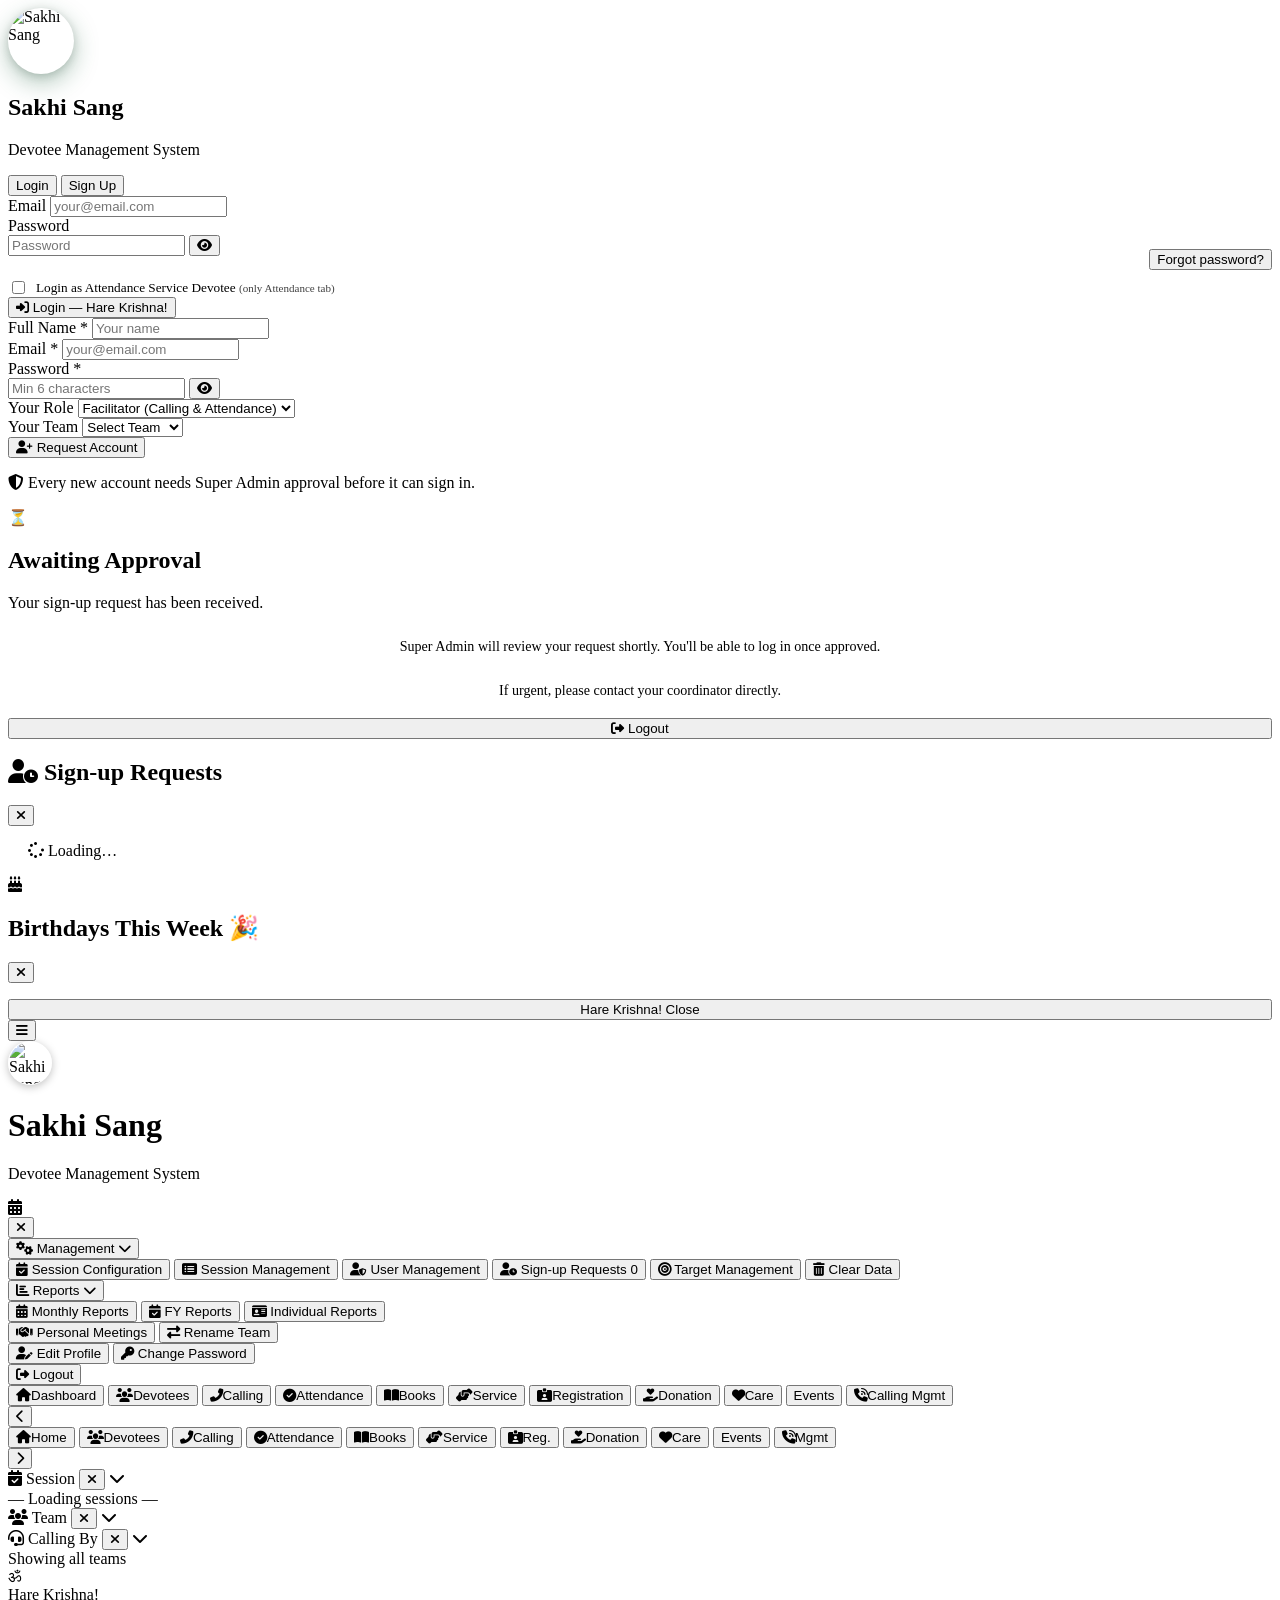
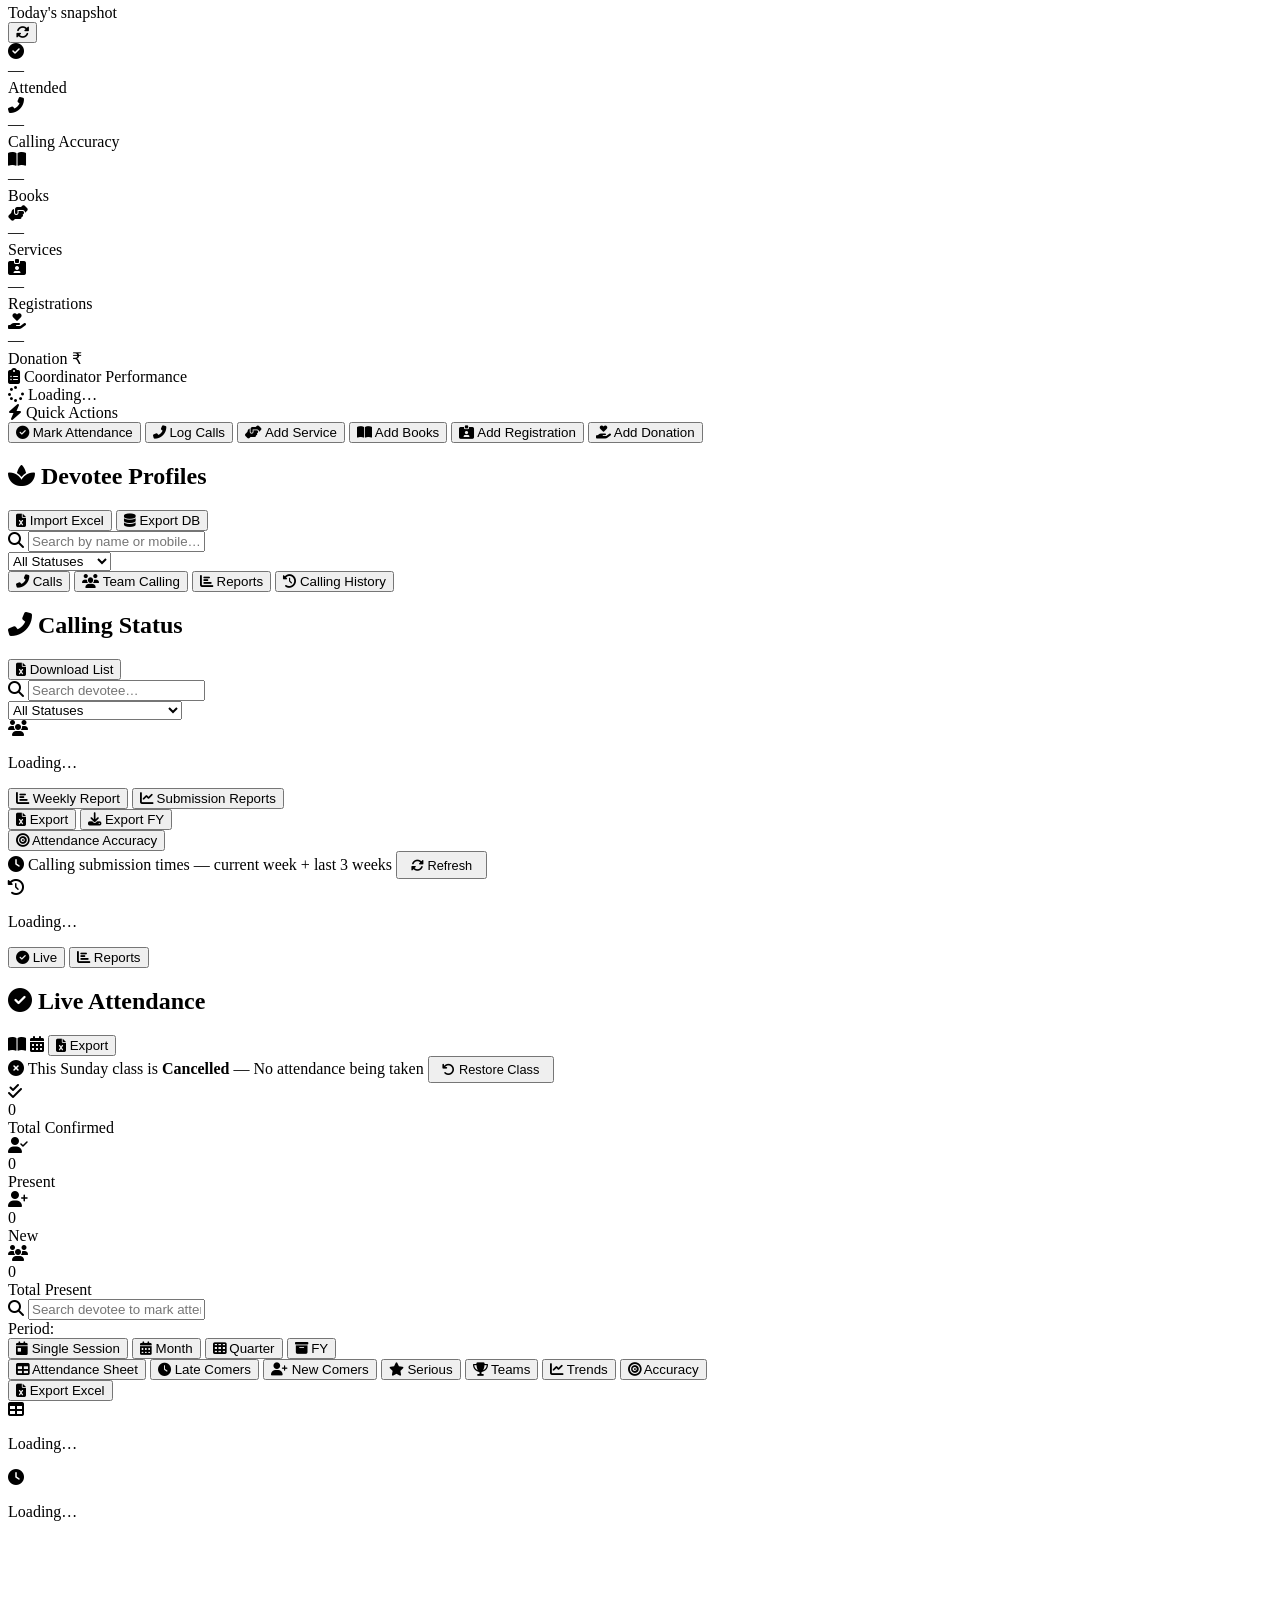
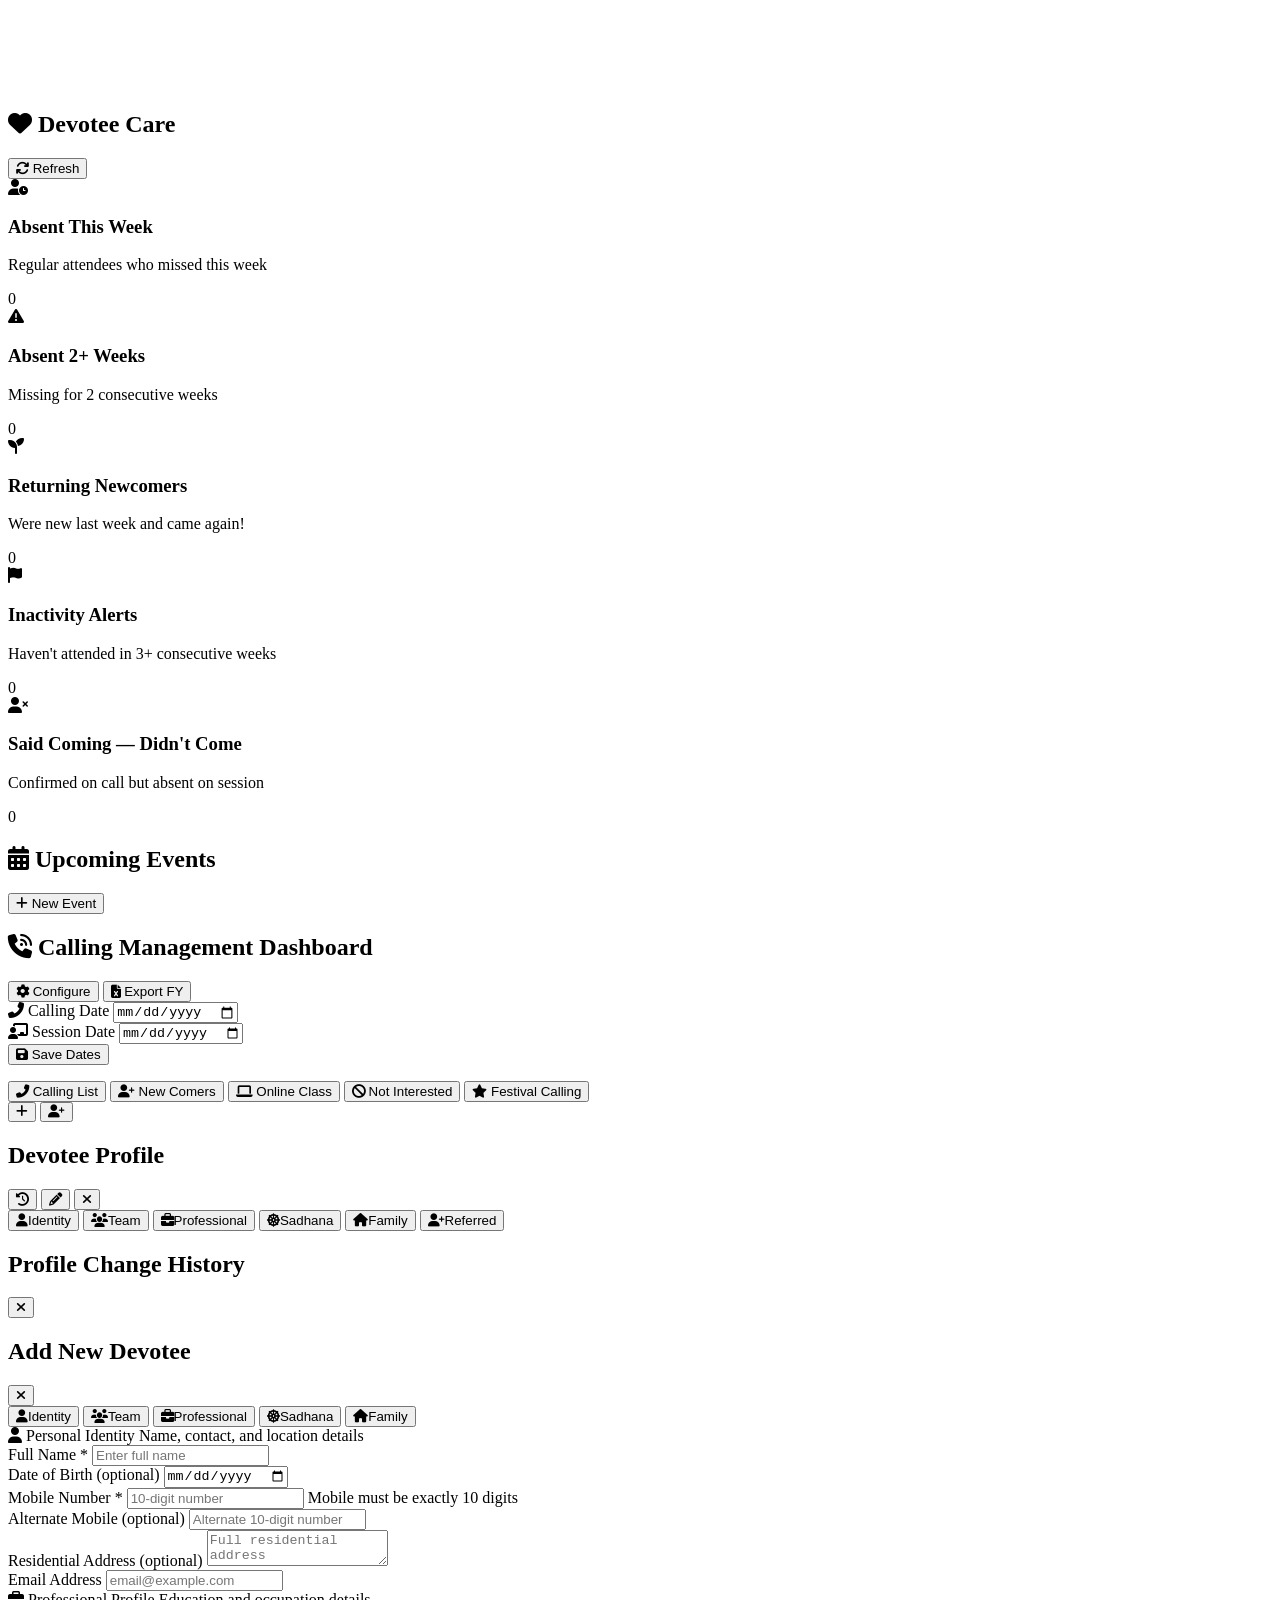
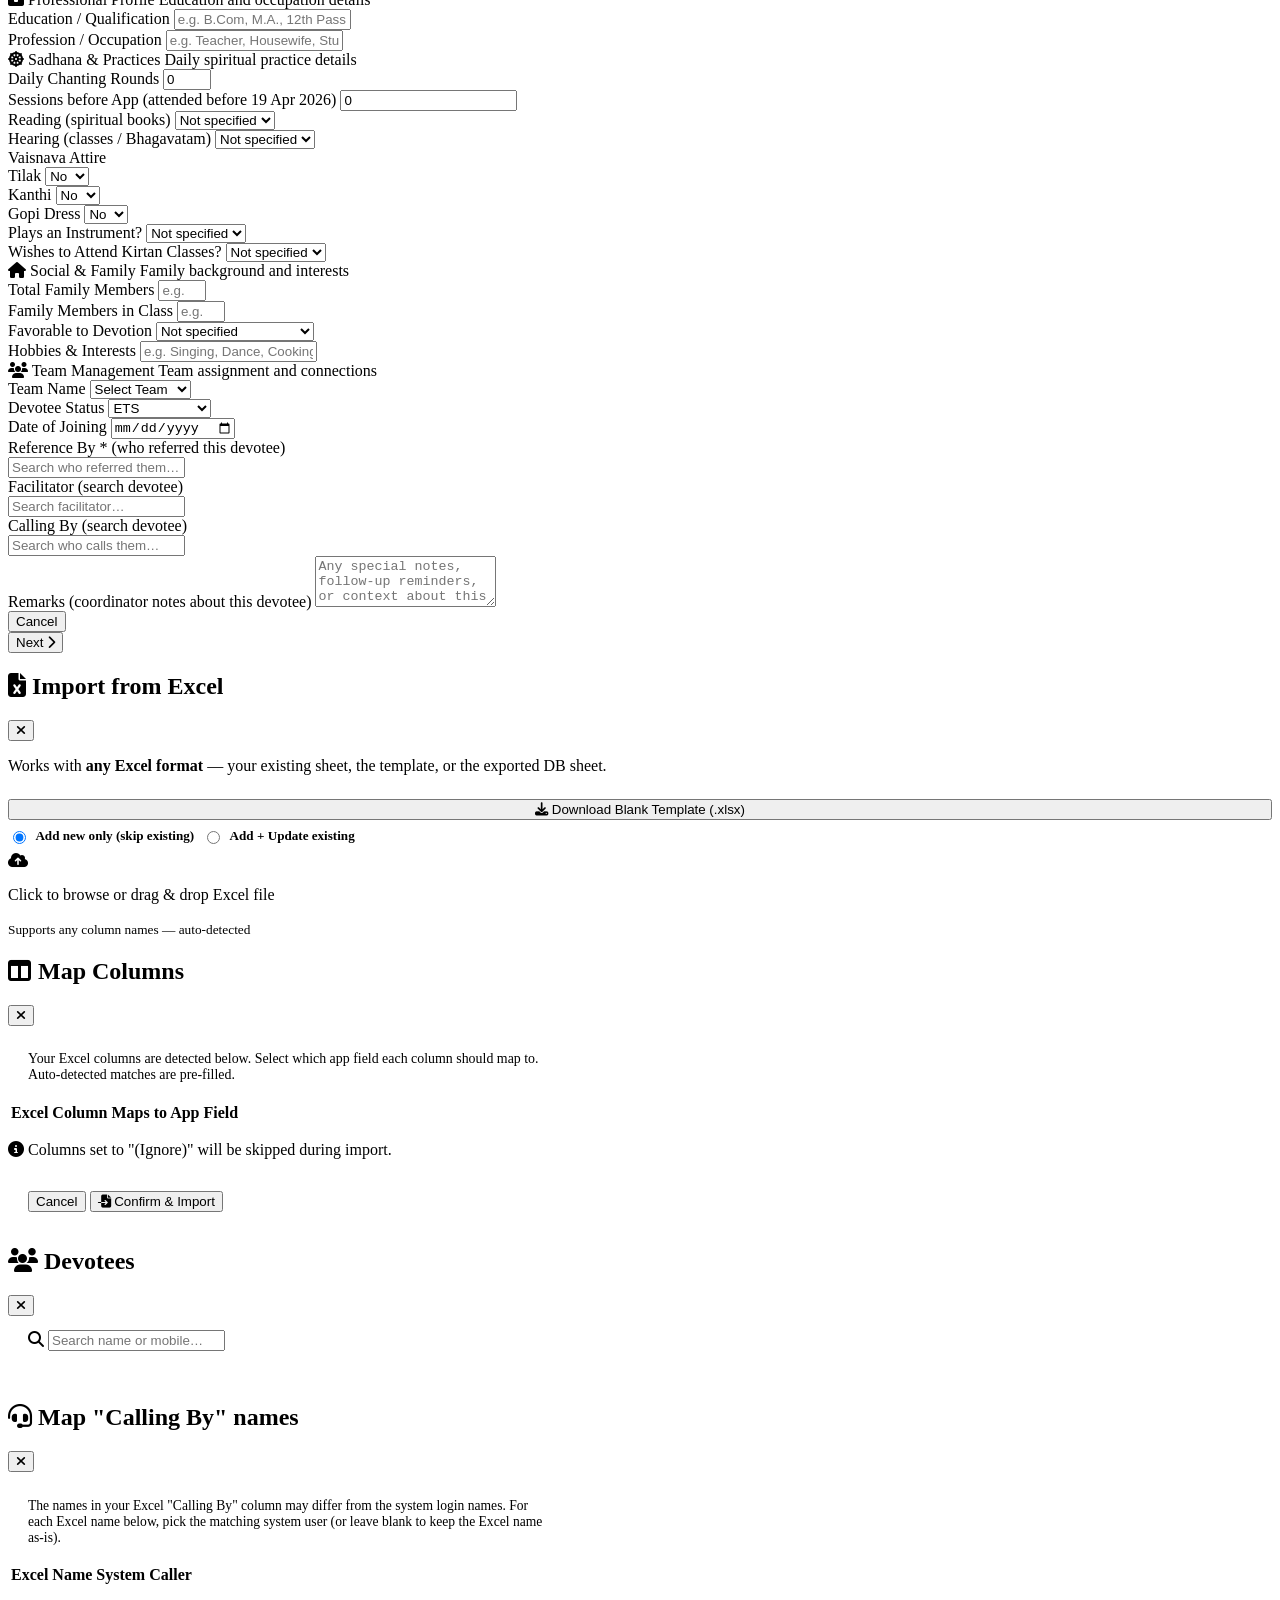
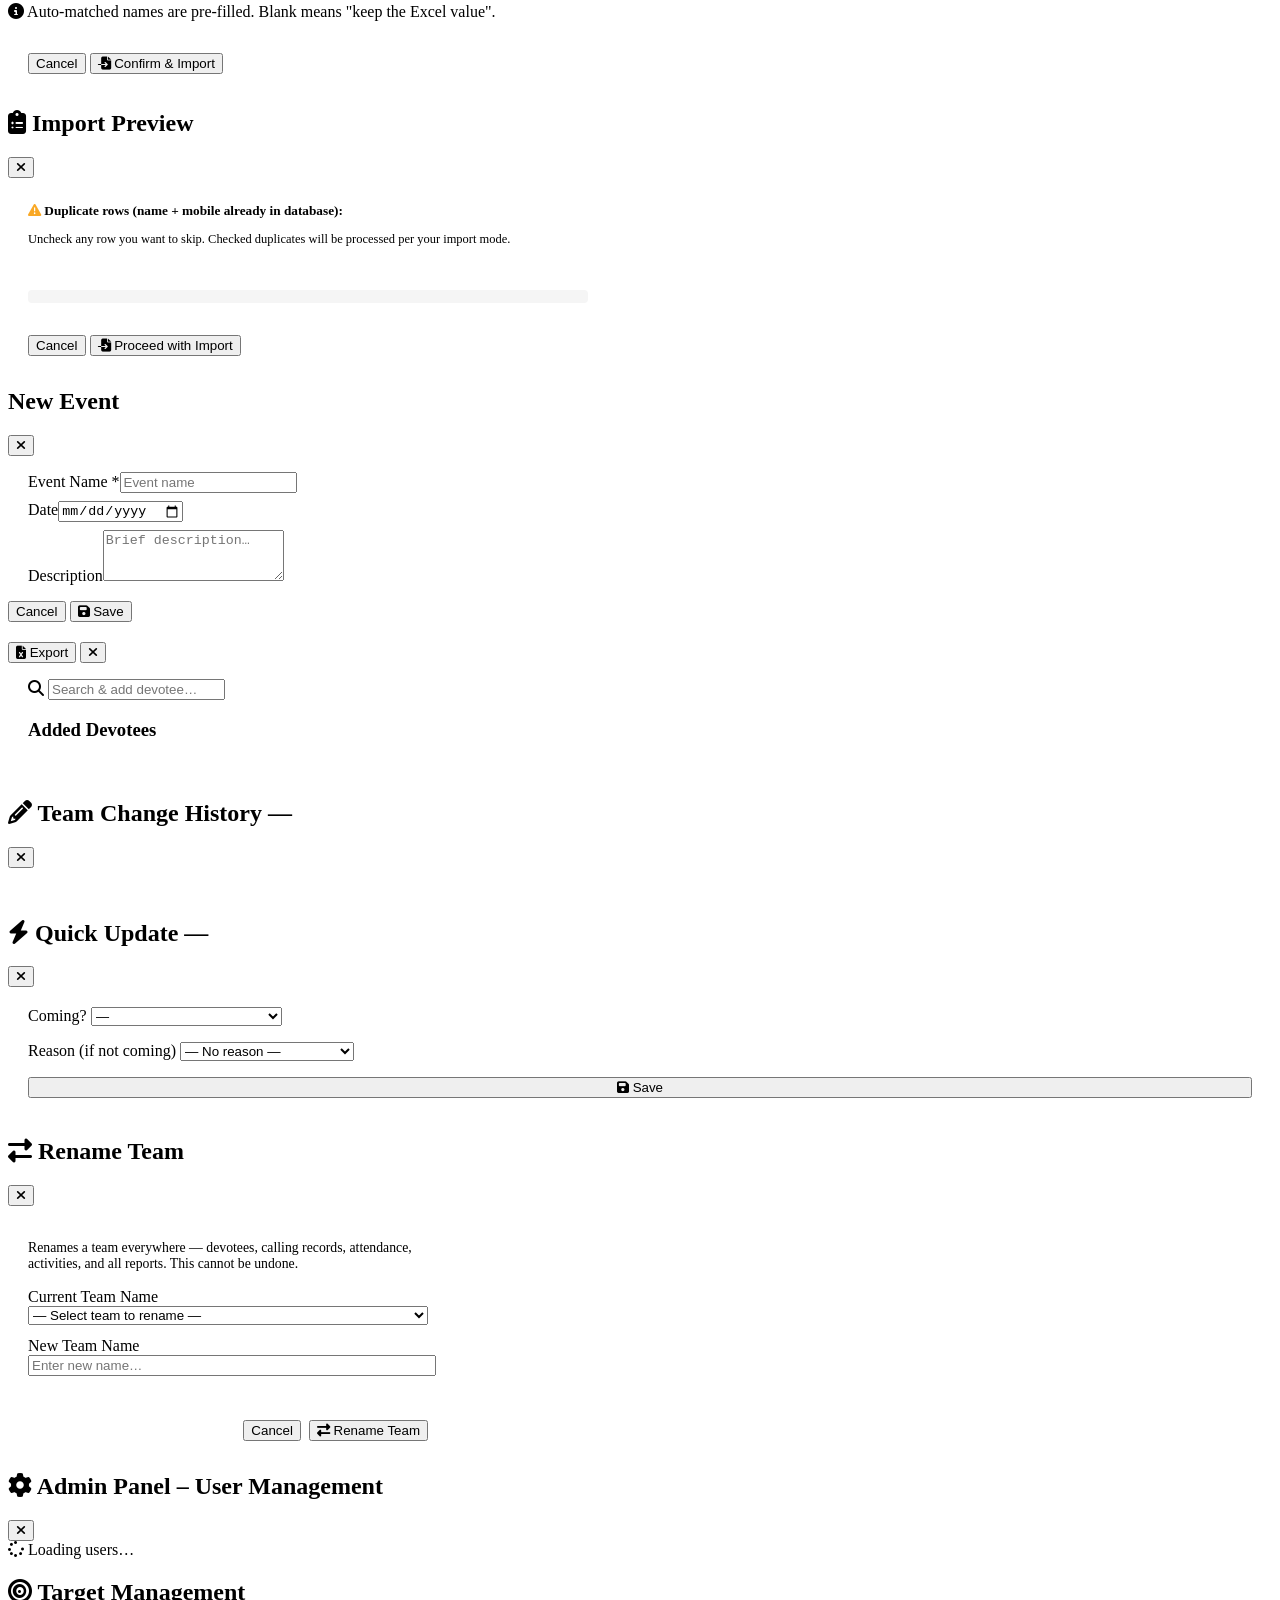
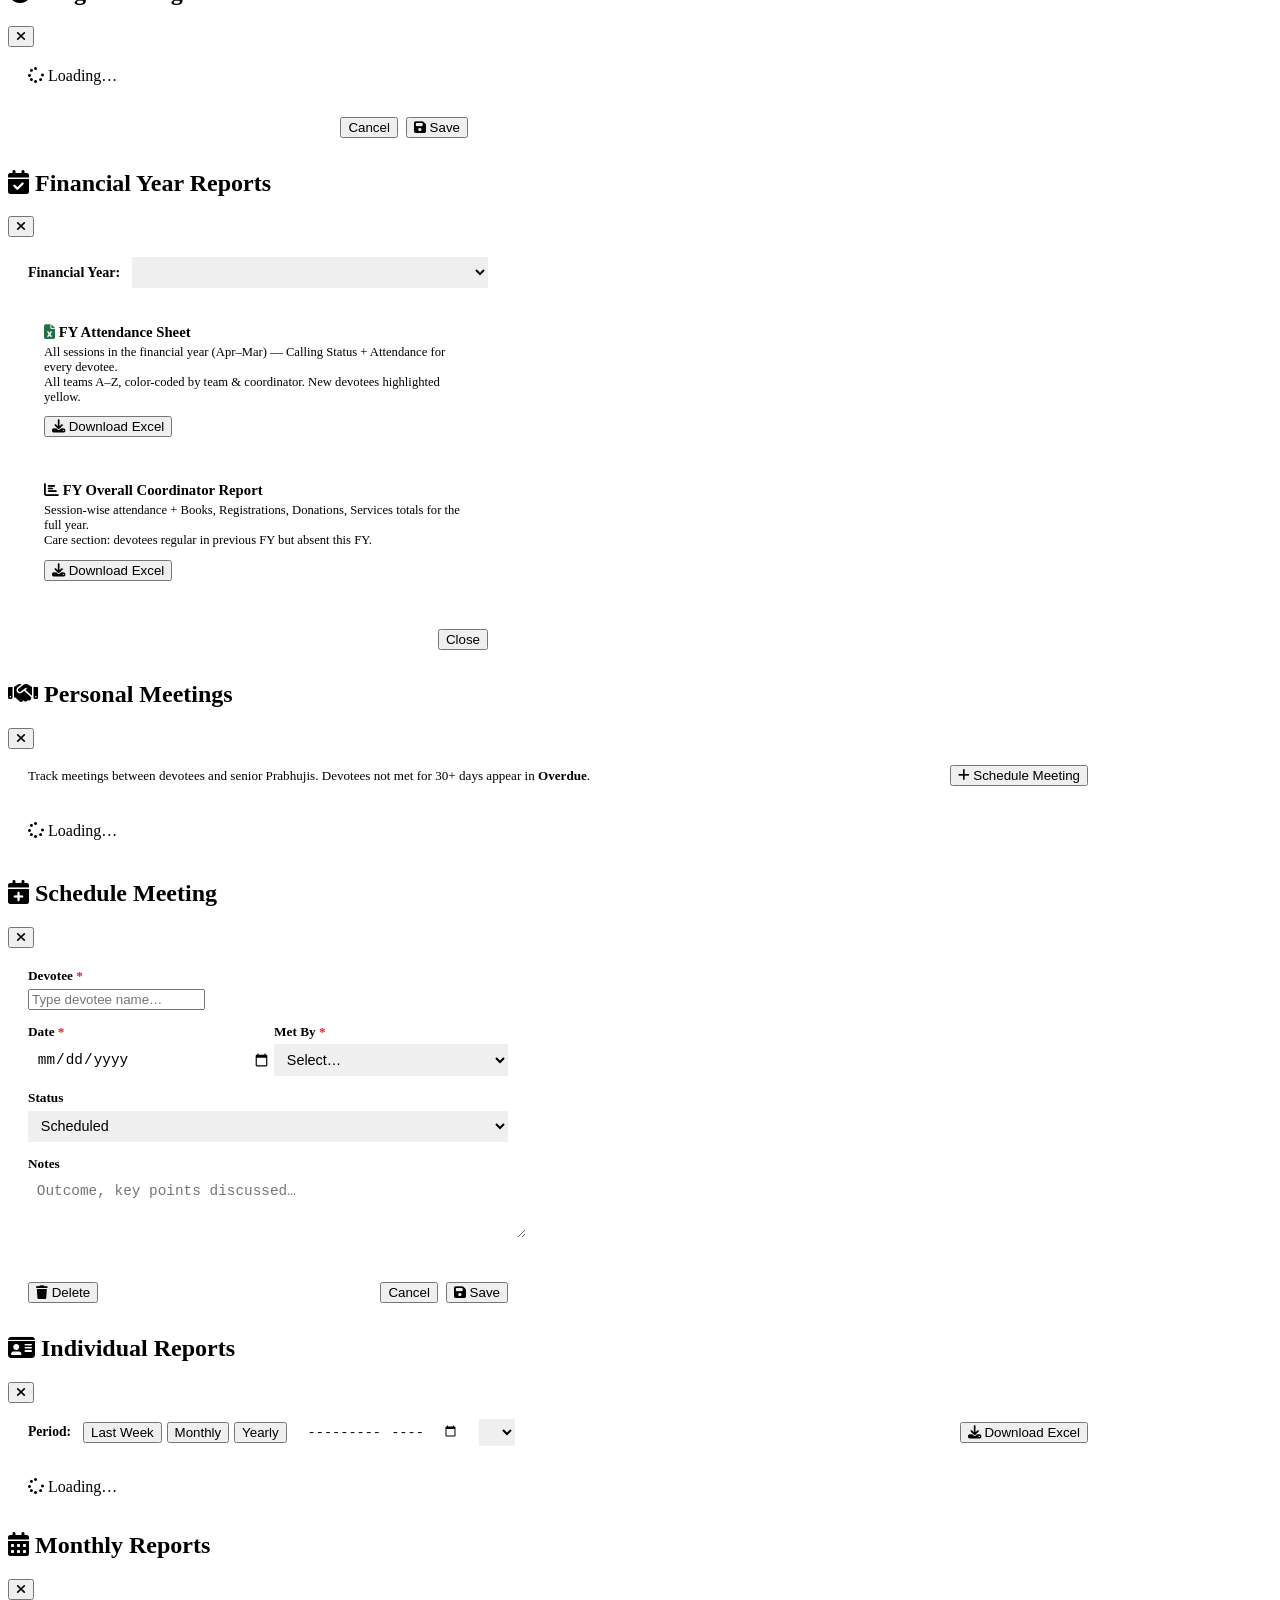
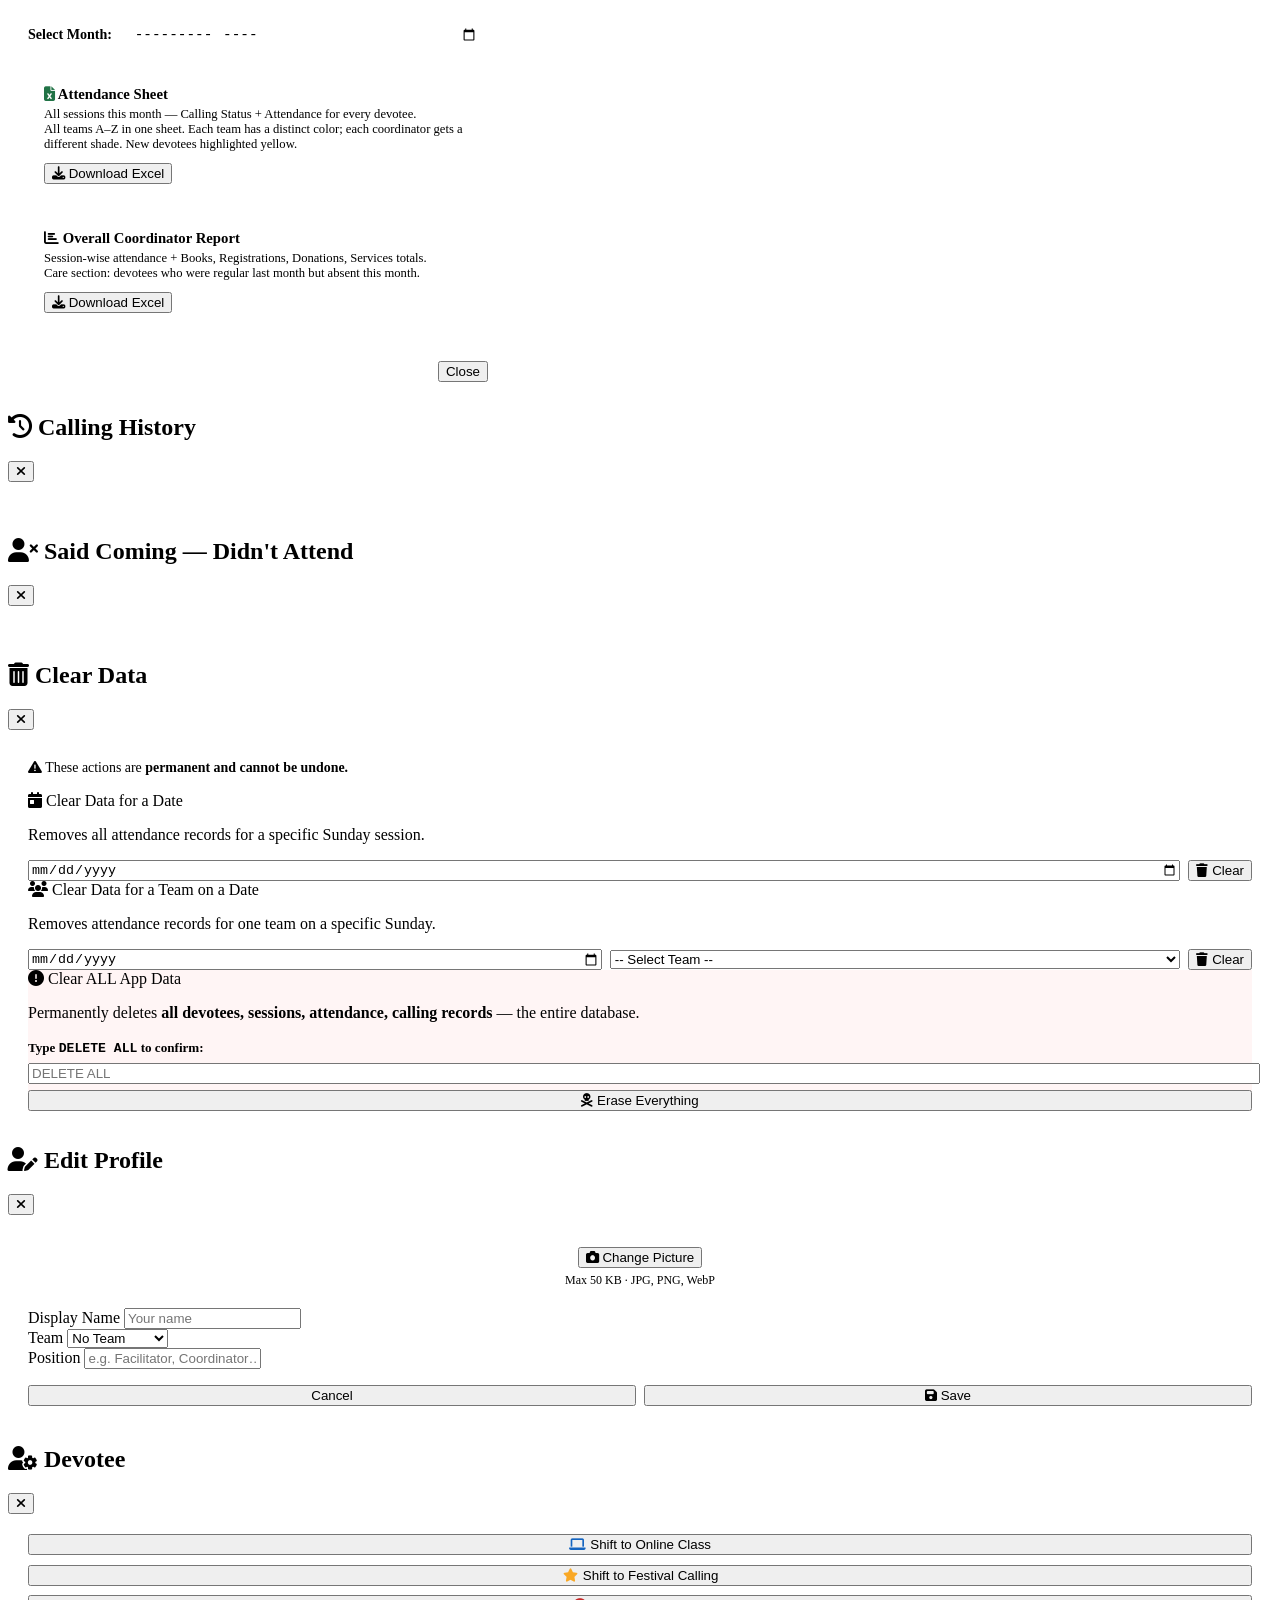
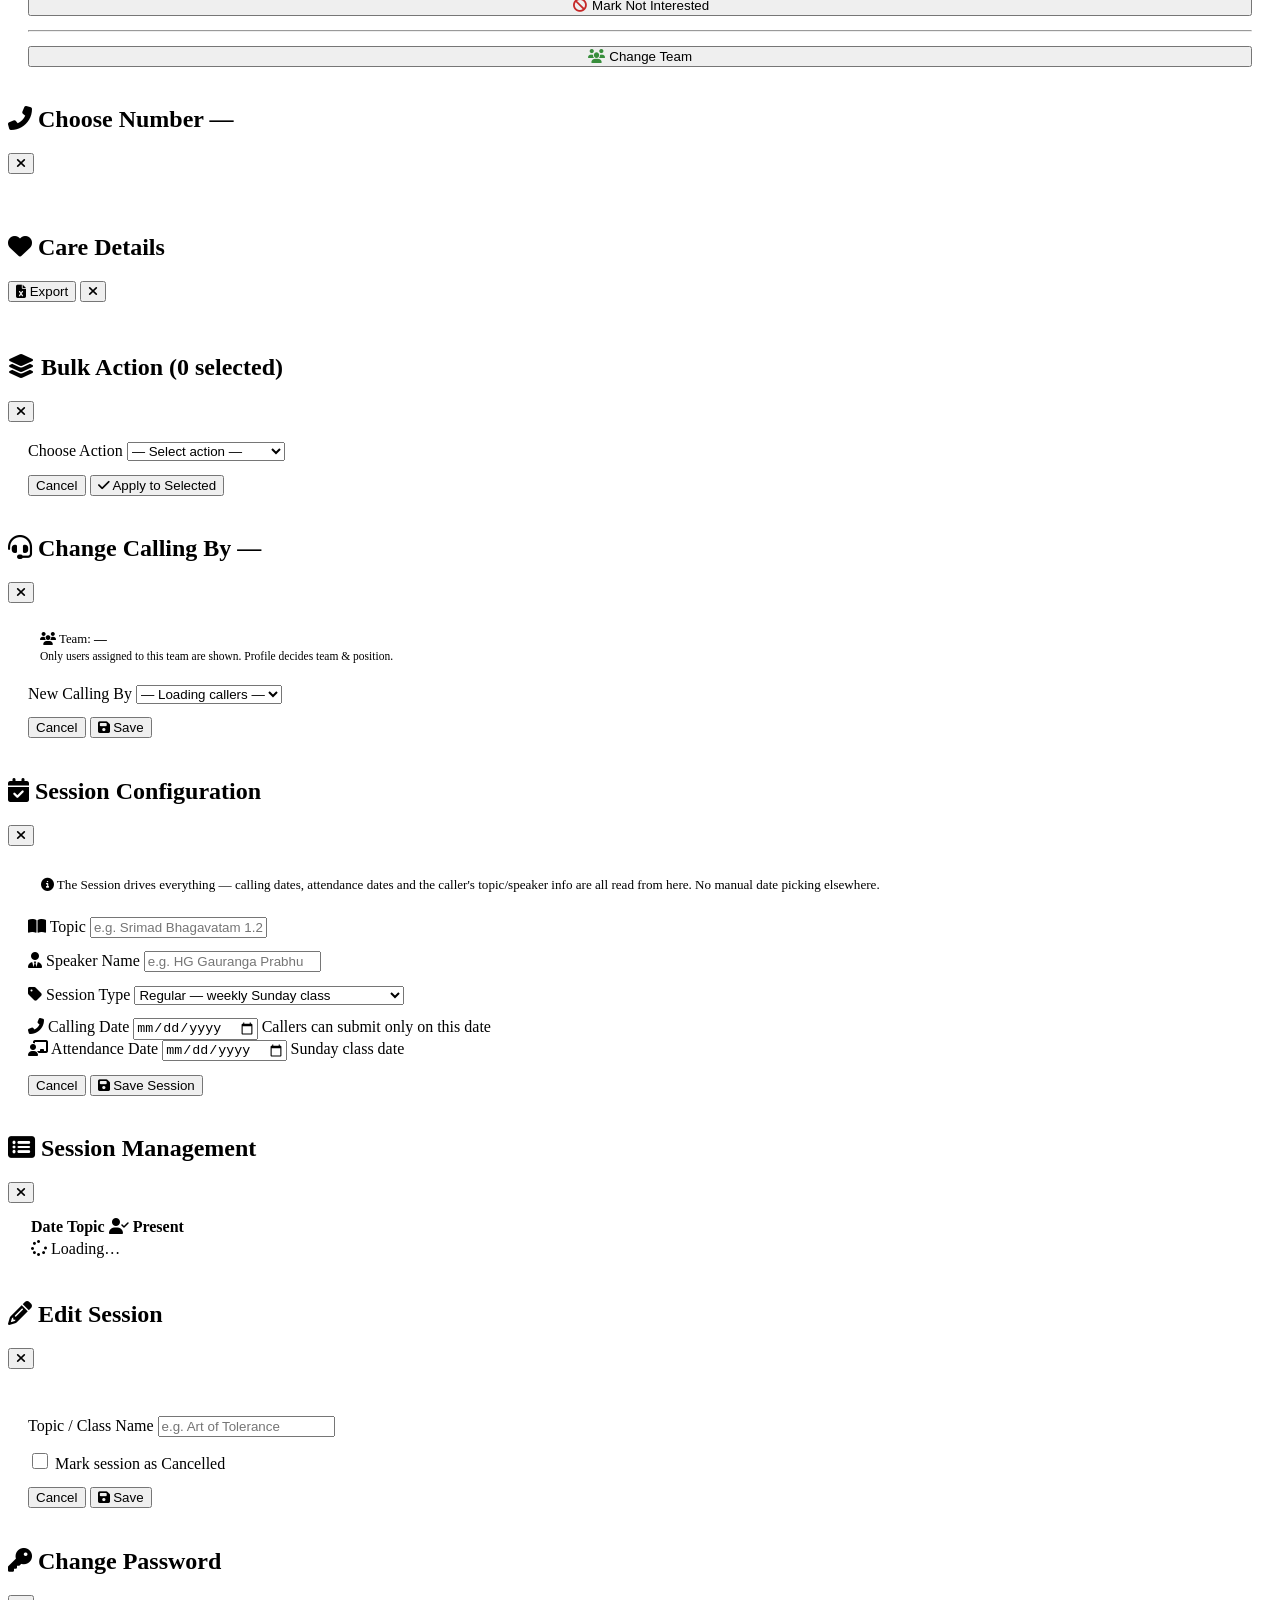
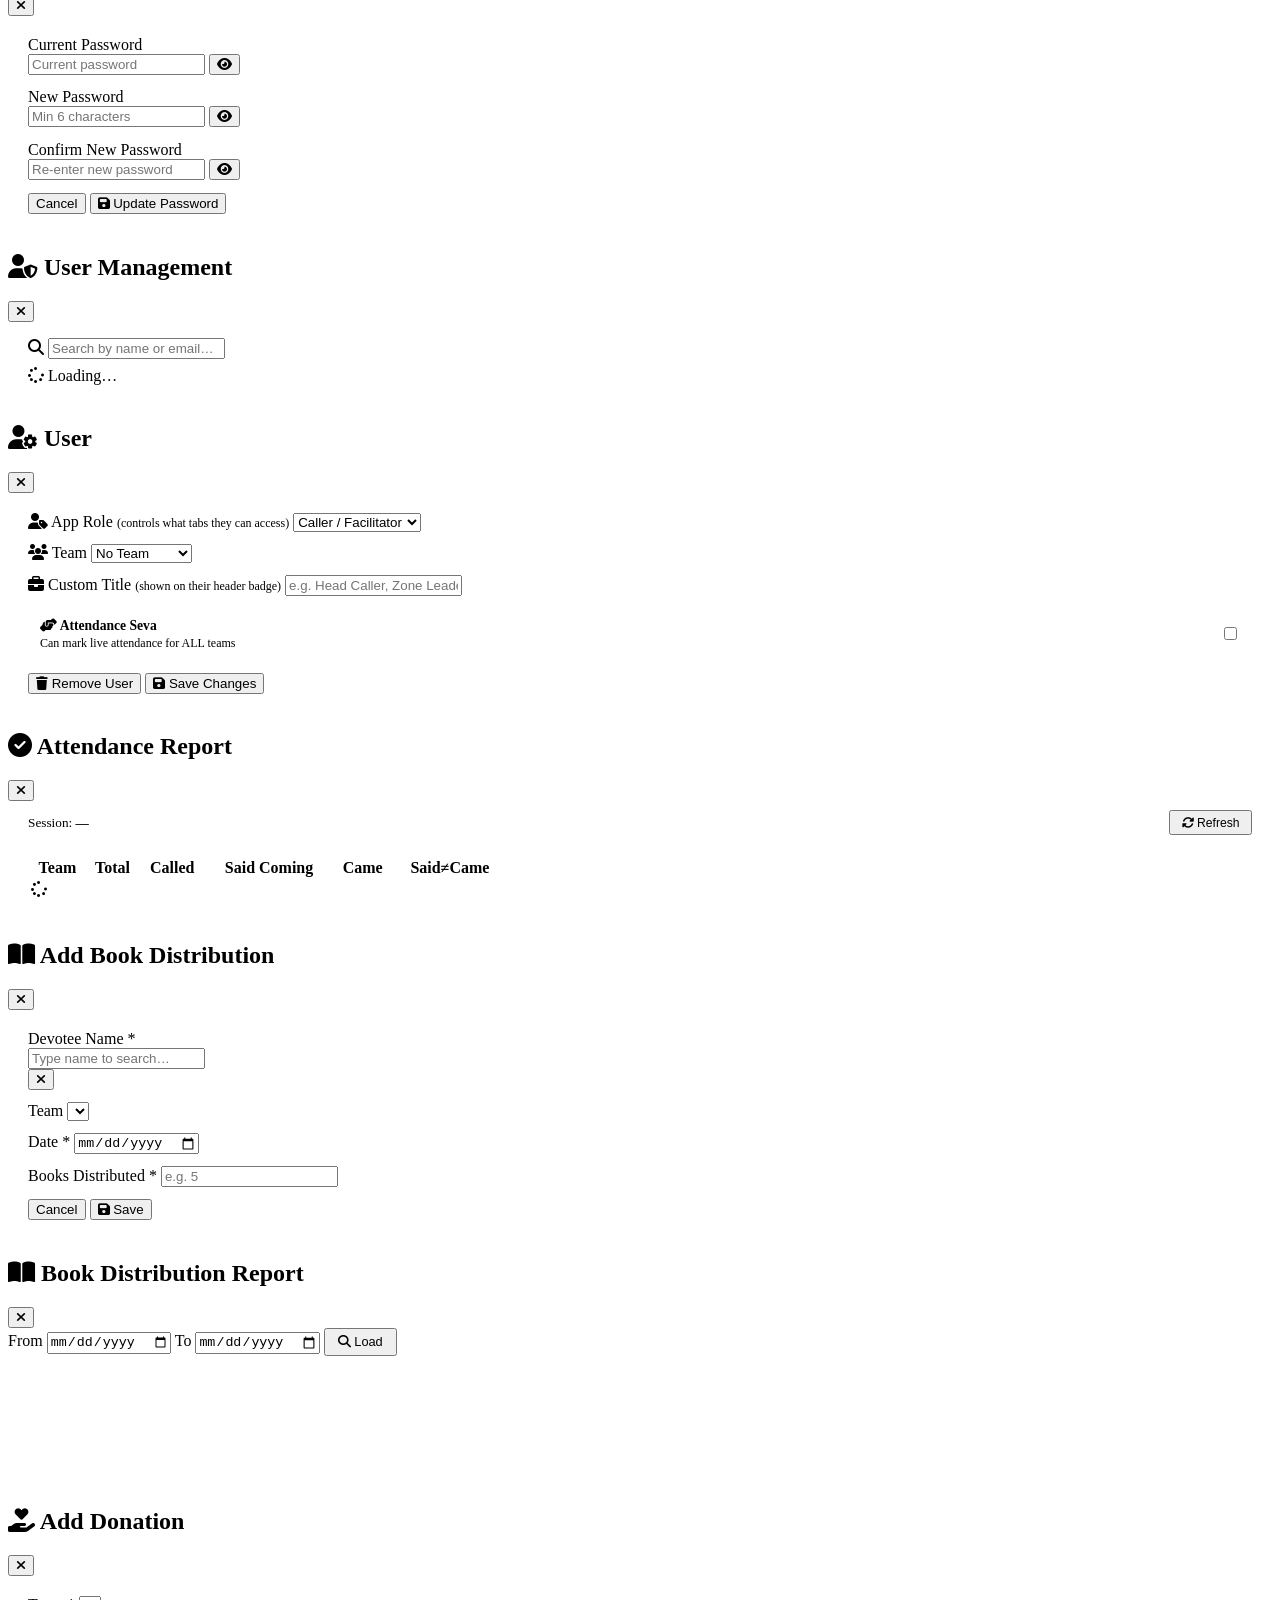
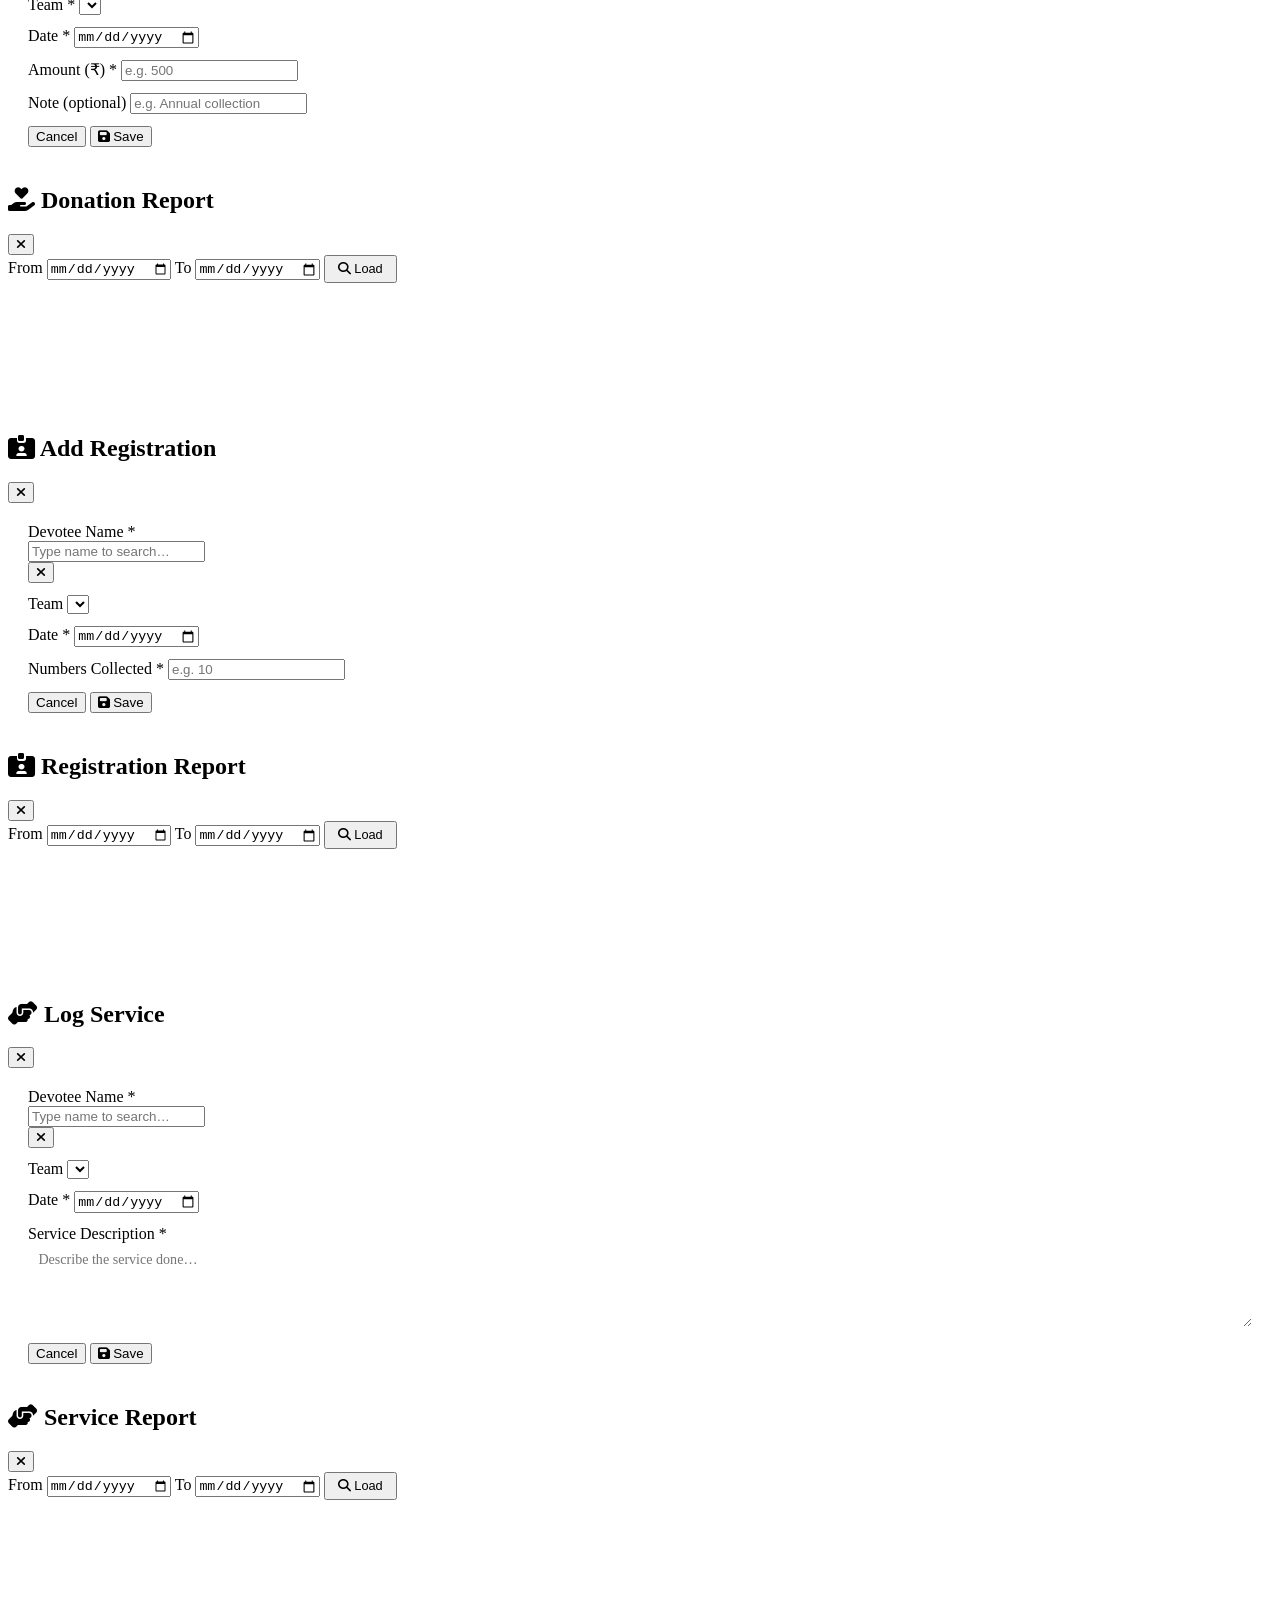
==== index.html @ 15d9654f "Add files via upload" ====
<!DOCTYPE html>
<html lang="en">
<head>
  <meta charset="UTF-8">
  <meta name="viewport" content="width=device-width, initial-scale=1.0">
  <title>Sakhi Sang – Devotee Management</title>
  <link rel="preconnect" href="https://fonts.googleapis.com">
  <link href="https://fonts.googleapis.com/css2?family=Cinzel:wght@400;600;700&family=Nunito:wght@300;400;500;600;700&display=swap" rel="stylesheet">
  <link rel="stylesheet" href="https://cdnjs.cloudflare.com/ajax/libs/font-awesome/6.5.1/css/all.min.css">
  <link rel="stylesheet" href="css/style.css">
  <link rel="manifest" href="manifest.json">
  <link rel="apple-touch-icon" href="icon-192.png">
  <link rel="icon" type="image/png" sizes="192x192" href="icon-192.png">
  <meta name="apple-mobile-web-app-capable" content="yes">
  <meta name="apple-mobile-web-app-status-bar-style" content="black-translucent">
  <meta name="apple-mobile-web-app-title" content="Sakhi Sang">
  <meta name="theme-color" content="#1a5c3a">
</head>
<body>

<!-- ══════════ AUTH SCREEN ══════════ -->
<div id="auth-screen" class="auth-screen">
  <div class="auth-card">
    <div class="auth-logo">
      <img src="icon-192.png" class="auth-om" alt="Sakhi Sang" style="width:66px;height:66px;border-radius:50%;object-fit:cover;box-shadow:0 8px 24px rgba(26,92,58,.35),0 2px 8px rgba(0,0,0,.15);display:block;margin-bottom:.22rem">
      <h2>Sakhi Sang</h2>
      <p>Devotee Management System</p>
    </div>
    <div class="auth-tabs">
      <button class="auth-tab active" onclick="switchAuthTab('login', this)">Login</button>
      <button class="auth-tab" onclick="switchAuthTab('signup', this)">Sign Up</button>
    </div>

    <!-- Login Form -->
    <form class="auth-form" id="login-form" onsubmit="doLogin(event)">
      <div id="login-error" class="auth-error"></div>
      <div class="auth-field">
        <label>Email</label>
        <input type="email" id="login-email" required placeholder="your@email.com" autocomplete="email">
      </div>
      <div class="auth-field">
        <label>Password</label>
        <div class="pw-wrap">
          <input type="password" id="login-password" required placeholder="Password" autocomplete="current-password">
          <button type="button" class="pw-eye" onclick="togglePw('login-password',this)" tabindex="-1"><i class="fas fa-eye"></i></button>
        </div>
      </div>
      <div style="text-align:right;margin-top:-.4rem">
        <button type="button" class="forgot-link" onclick="doForgotPassword()">Forgot password?</button>
      </div>
      <label style="display:flex;align-items:center;gap:.5rem;font-size:.83rem;color:var(--text-muted);margin-top:.5rem;cursor:pointer">
        <input type="checkbox" id="login-as-service" style="cursor:pointer">
        <span>Login as Attendance Service Devotee <small style="opacity:.75">(only Attendance tab)</small></span>
      </label>
      <button type="submit" class="auth-btn"><i class="fas fa-sign-in-alt"></i> Login — Hare Krishna!</button>
    </form>

    <!-- Sign Up Form -->
    <form class="auth-form hidden" id="signup-form" onsubmit="doSignup(event)">
      <div id="signup-error" class="auth-error"></div>
      <div class="auth-field">
        <label>Full Name <span class="req">*</span></label>
        <input type="text" id="signup-name" required placeholder="Your name">
      </div>
      <div class="auth-field">
        <label>Email <span class="req">*</span></label>
        <input type="email" id="signup-email" required placeholder="your@email.com" autocomplete="email">
      </div>
      <div class="auth-field">
        <label>Password <span class="req">*</span></label>
        <div class="pw-wrap">
          <input type="password" id="signup-password" required placeholder="Min 6 characters" autocomplete="new-password">
          <button type="button" class="pw-eye" onclick="togglePw('signup-password',this)" tabindex="-1"><i class="fas fa-eye"></i></button>
        </div>
      </div>
      <div class="auth-field">
        <label>Your Role</label>
        <select id="signup-role">
          <option value="serviceDevotee">Facilitator (Calling &amp; Attendance)</option>
          <option value="teamAdmin">Team Admin (Team access)</option>
        </select>
      </div>
      <div class="auth-field" id="signup-team-field">
        <label>Your Team</label>
        <select id="signup-team">
          <option value="">Select Team</option>
          <option>Champaklata</option><option>Chitralekha</option><option>Indulekha</option>
          <option>Lalita</option><option>Nilachal</option><option>Other</option>
          <option>Rangadevi</option><option>Sudevi</option><option>Tungavidya</option><option>Vishakha</option>
        </select>
      </div>
      <button type="submit" class="auth-btn"><i class="fas fa-user-plus"></i> Request Account</button>
      <p class="auth-divider"><i class="fas fa-shield-alt"></i> Every new account needs Super Admin approval before it can sign in.</p>
    </form>
  </div>
</div>

<!-- ══════════ PENDING APPROVAL SCREEN ══════════ -->
<div id="pending-approval-screen" class="auth-screen hidden">
  <div class="auth-card">
    <div class="auth-logo">
      <div class="auth-om">⏳</div>
      <h2>Awaiting Approval</h2>
      <p>Your sign-up request has been received.</p>
    </div>
    <div style="text-align:center;color:var(--text-muted);font-size:.88rem;line-height:1.55;padding:.5rem 0 1rem">
      Super Admin will review your request shortly. You'll be able to log in once approved.<br><br>
      If urgent, please contact your coordinator directly.
    </div>
    <button class="btn btn-secondary" style="width:100%" onclick="doLogout()"><i class="fas fa-sign-out-alt"></i> Logout</button>
  </div>
</div>

<!-- ══════════ SIGN-UP REQUESTS MODAL (super admin) ══════════ -->
<div id="signup-requests-modal" class="modal-overlay hidden">
  <div class="modal-box large">
    <div class="modal-header">
      <h2><i class="fas fa-user-clock"></i> Sign-up Requests</h2>
      <button class="btn-icon close" onclick="closeModal('signup-requests-modal')"><i class="fas fa-times"></i></button>
    </div>
    <div id="signup-requests-list" style="max-height:65vh;overflow-y:auto;padding:1rem 1.25rem">
      <div class="loading"><i class="fas fa-spinner"></i> Loading…</div>
    </div>
  </div>
</div>

<!-- ══════════ BIRTHDAY POPUP ══════════ -->
<div id="birthday-popup" class="modal-overlay hidden">
  <div class="modal-box birthday-modal">
    <div class="birthday-header">
      <div class="birthday-icon-wrap"><i class="fas fa-birthday-cake"></i></div>
      <h2>Birthdays This Week 🎉</h2>
      <button class="btn-icon close" onclick="closeBirthdayPopup()"><i class="fas fa-times"></i></button>
    </div>
    <div id="birthday-list" class="birthday-list"></div>
    <button class="btn btn-primary" style="width:100%;margin-top:1rem" onclick="closeBirthdayPopup()">Hare Krishna! Close</button>
  </div>
</div>

<!-- ══════════ TOAST ══════════ -->
<div id="toast" class="toast hidden"></div>

<!-- ══════════ HEADER ══════════ -->
<header class="app-header">
  <div class="header-content">
    <button class="sidebar-toggle" id="sidebar-toggle" onclick="openSidebar()" title="Menu">
      <i class="fas fa-bars"></i>
      <span id="sidebar-badge" class="sidebar-badge hidden"></span>
    </button>
    <div class="header-logo">
      <img src="icon-192.png" class="app-logo-img" alt="Sakhi Sang" style="width:42px;height:42px;border-radius:50%;object-fit:cover;flex-shrink:0;border:1.5px solid rgba(255,255,255,.4);box-shadow:0 2px 8px rgba(0,0,0,.25);display:block">
      <div class="header-text">
        <h1>Sakhi Sang</h1>
        <p>Devotee Management System</p>
      </div>
    </div>
    <div class="header-right">
      <div class="header-date"><i class="fas fa-calendar-alt"></i> <span id="today-date"></span></div>
      <div class="header-user">
        <div class="header-user-info">
          <span class="header-user-name" id="header-user-name"></span>
          <span class="role-pill" id="header-role-pill"></span>
        </div>
      </div>
    </div>
  </div>
</header>

<!-- ══════════ SIDEBAR ══════════ -->
<div id="sidebar-overlay" class="sidebar-overlay hidden" onclick="closeSidebar()"></div>
<aside id="app-sidebar" class="app-sidebar">
  <div class="sidebar-header">
    <div class="sidebar-user">
      <div class="sidebar-avatar" id="sidebar-avatar">
        <img id="sidebar-avatar-img" src="" alt="" style="display:none">
        <span id="sidebar-avatar-initials"></span>
      </div>
      <div>
        <div class="sidebar-user-name" id="sidebar-user-name"></div>
        <div class="sidebar-user-role" id="sidebar-user-role"></div>
      </div>
    </div>
    <button class="btn-icon close" onclick="closeSidebar()" title="Close menu"><i class="fas fa-times"></i></button>
  </div>
  <nav class="sidebar-nav">
    <!-- Management group -->
    <div class="sidebar-group super-admin-only">
      <button class="sidebar-group-header" onclick="toggleSidebarGroup(this)">
        <i class="fas fa-cogs"></i> <span>Management</span>
        <i class="fas fa-chevron-down sidebar-chevron"></i>
      </button>
      <div class="sidebar-group-body">
        <button class="sidebar-item sub" onclick="openSessionConfig()">
          <i class="fas fa-calendar-check"></i> <span>Session Configuration</span>
        </button>
        <button class="sidebar-item sub" onclick="openSessionManagement()">
          <i class="fas fa-list-alt"></i> <span>Session Management</span>
        </button>
        <button class="sidebar-item sub" onclick="openUserManagement()">
          <i class="fas fa-user-shield"></i> <span>User Management</span>
        </button>
        <button class="sidebar-item sub" onclick="openSignupRequests()">
          <i class="fas fa-user-clock"></i> <span>Sign-up Requests</span>
          <span id="signup-pending-badge" class="sidebar-item-badge hidden">0</span>
        </button>
        <button class="sidebar-item sub" onclick="openTargetMgmt(); closeSidebar();">
          <i class="fas fa-bullseye"></i> <span>Target Management</span>
        </button>
        <button class="sidebar-item sub danger" onclick="openClearDataModal(); closeSidebar();">
          <i class="fas fa-trash-alt"></i> <span>Clear Data</span>
        </button>
      </div>
    </div>

    <!-- Reports group -->
    <div class="sidebar-group super-admin-only">
      <button class="sidebar-group-header" onclick="toggleSidebarGroup(this)">
        <i class="fas fa-chart-bar"></i> <span>Reports</span>
        <i class="fas fa-chevron-down sidebar-chevron"></i>
      </button>
      <div class="sidebar-group-body">
        <button class="sidebar-item sub" onclick="openMonthlyReports(); closeSidebar();">
          <i class="fas fa-calendar-alt"></i> <span>Monthly Reports</span>
        </button>
        <button class="sidebar-item sub" onclick="openFYReports(); closeSidebar();">
          <i class="fas fa-calendar-check"></i> <span>FY Reports</span>
        </button>
        <button class="sidebar-item sub" onclick="openIndividualReports(); closeSidebar();">
          <i class="fas fa-id-card"></i> <span>Individual Reports</span>
        </button>
      </div>
    </div>

    <!-- Standalone shortcut: opens its own card view -->
    <button class="sidebar-item super-admin-only" onclick="openPersonalMeetings(); closeSidebar();">
      <i class="fas fa-handshake"></i> <span>Personal Meetings</span>
    </button>
    <button class="sidebar-item super-admin-only" onclick="openTeamRenameModal(); closeSidebar();">
      <i class="fas fa-exchange-alt"></i> <span>Rename Team</span>
    </button>

    <div class="sidebar-divider"></div>

    <button class="sidebar-item" onclick="openEditProfile(); closeSidebar();">
      <i class="fas fa-user-edit"></i> <span>Edit Profile</span>
    </button>
    <button class="sidebar-item" onclick="openChangePassword()">
      <i class="fas fa-key"></i> <span>Change Password</span>
    </button>
    <div class="sidebar-divider"></div>
    <button class="sidebar-item danger" onclick="doLogout()">
      <i class="fas fa-sign-out-alt"></i> <span>Logout</span>
    </button>
  </nav>
</aside>

<!-- ══════════ TAB NAV ══════════ -->
<nav class="tab-nav">
  <button class="tab-btn active" data-tab="dashboard" onclick="switchTab('dashboard', this)">
    <i class="fas fa-home"></i><span>Dashboard</span>
  </button>
  <button class="tab-btn" data-tab="devotees" onclick="switchTab('devotees', this)">
    <i class="fas fa-users"></i><span>Devotees</span>
  </button>
  <button class="tab-btn" data-tab="calling" onclick="switchTab('calling', this)">
    <i class="fas fa-phone-alt"></i><span>Calling</span>
  </button>
  <button class="tab-btn" data-tab="attendance" onclick="switchTab('attendance', this)">
    <i class="fas fa-check-circle"></i><span>Attendance</span>
  </button>
  <button class="tab-btn" data-tab="books" onclick="switchTab('books', this)">
    <i class="fas fa-book-open"></i><span>Books</span>
  </button>
  <button class="tab-btn" data-tab="service" onclick="switchTab('service', this)">
    <i class="fas fa-hands-helping"></i><span>Service</span>
  </button>
  <button class="tab-btn" data-tab="registration" onclick="switchTab('registration', this)">
    <i class="fas fa-id-card-alt"></i><span>Registration</span>
  </button>
  <button class="tab-btn" data-tab="donation" onclick="switchTab('donation', this)">
    <i class="fas fa-hand-holding-heart"></i><span>Donation</span>
  </button>
  <button class="tab-btn" data-tab="care" onclick="switchTab('care', this)">
    <i class="fas fa-heart"></i><span>Care</span>
  </button>
  <button class="tab-btn" data-tab="events" onclick="switchTab('events', this)">
    <i class="fas fa-calendar-star"></i><span>Events</span>
  </button>
  <button class="tab-btn" data-tab="calling-mgmt" onclick="switchTab('calling-mgmt', this)">
    <i class="fas fa-phone-volume"></i><span>Calling Mgmt</span>
  </button>
</nav>

<!-- ══════════ BOTTOM NAV (mobile only) ══════════
     All tabs in a scrollable strip — 4 visible at a time.
     Arrow buttons on each side scroll by one "page" (4 tab widths).
     Active tab auto-scrolls into view via _bnavScrollActive() in ui-core.js.
     applyRoleUI hides individual .bnav-btn elements by role, same as before. -->
<nav class="bottom-nav">
  <button class="bnav-arrow" id="bnav-prev" onclick="_bnavScroll(-1)" aria-label="Previous tabs">
    <i class="fas fa-chevron-left"></i>
  </button>
  <div class="bnav-scroll" id="bnav-scroll">
    <button class="bnav-btn" data-tab="dashboard" onclick="switchTab('dashboard', this)">
      <i class="fas fa-home"></i><span>Home</span>
    </button>
    <button class="bnav-btn" data-tab="devotees" onclick="switchTab('devotees', this)">
      <i class="fas fa-users"></i><span>Devotees</span>
    </button>
    <button class="bnav-btn" data-tab="calling" onclick="switchTab('calling', this)">
      <i class="fas fa-phone-alt"></i><span>Calling</span>
    </button>
    <button class="bnav-btn" data-tab="attendance" onclick="switchTab('attendance', this)">
      <i class="fas fa-check-circle"></i><span>Attendance</span>
    </button>
    <button class="bnav-btn" data-tab="books" onclick="switchTab('books', this)">
      <i class="fas fa-book-open"></i><span>Books</span>
    </button>
    <button class="bnav-btn" data-tab="service" onclick="switchTab('service', this)">
      <i class="fas fa-hands-helping"></i><span>Service</span>
    </button>
    <button class="bnav-btn" data-tab="registration" onclick="switchTab('registration', this)">
      <i class="fas fa-id-card-alt"></i><span>Reg.</span>
    </button>
    <button class="bnav-btn" data-tab="donation" onclick="switchTab('donation', this)">
      <i class="fas fa-hand-holding-heart"></i><span>Donation</span>
    </button>
    <button class="bnav-btn" data-tab="care" onclick="switchTab('care', this)">
      <i class="fas fa-heart"></i><span>Care</span>
    </button>
    <button class="bnav-btn" data-tab="events" onclick="switchTab('events', this)">
      <i class="fas fa-calendar-star"></i><span>Events</span>
    </button>
    <button class="bnav-btn" data-tab="calling-mgmt" onclick="switchTab('calling-mgmt', this)">
      <i class="fas fa-phone-volume"></i><span>Mgmt</span>
    </button>
  </div>
  <button class="bnav-arrow" id="bnav-next" onclick="_bnavScroll(1)" aria-label="Next tabs">
    <i class="fas fa-chevron-right"></i>
  </button>
</nav>

<!-- ══════════ BREADCRUMB TRAIL ══════════
     A clickable path "Home › Reports › Attendance Reports › Attendance Sheet"
     so users always know where they are inside nested screens. Click any
     segment to jump up the hierarchy. -->
<nav id="breadcrumb-trail" class="breadcrumb-trail" aria-label="Breadcrumb"></nav>

<!-- ══════════ FILTER RIBBON ══════════
     Single source of truth for context filters across every tab.
     Chip = grey when inactive, brand-green when filter is active.
     Click chip → custom dropdown panel opens below. -->
<section id="master-filter-bar" class="filter-ribbon">
  <div class="fr-chips">

    <!-- Session chip -->
    <div class="fr-chip-wrap">
      <div class="fr-chip" id="fr-chip-session" data-active="false" onclick="_frToggle(event,'session')">
        <i class="fas fa-calendar-check fr-chip-icon"></i>
        <span class="fr-chip-label">Session</span>
        <span class="fr-chip-value" id="fr-session-value"></span>
        <button class="fr-chip-clear" id="fr-session-clear" onclick="_frClearSession(event)" title="Clear"><i class="fas fa-times"></i></button>
        <i class="fas fa-chevron-down fr-chip-caret"></i>
      </div>
      <div class="fr-dropdown hidden" id="fr-dropdown-session">
        <div class="fr-dropdown-list" id="fr-dropdown-list-session">
          <div class="fr-dropdown-empty">— Loading sessions —</div>
        </div>
      </div>
    </div>

    <!-- Team chip -->
    <div class="fr-chip-wrap">
      <div class="fr-chip" id="fr-chip-team" data-active="false" onclick="_frToggle(event,'team')">
        <i class="fas fa-users fr-chip-icon"></i>
        <span class="fr-chip-label">Team</span>
        <span class="fr-chip-value" id="fr-team-value"></span>
        <span id="mfb-team-chip" class="fr-chip-locked" style="display:none"></span>
        <button class="fr-chip-clear" id="fr-team-clear" onclick="_frClearTeam(event)" title="Clear"><i class="fas fa-times"></i></button>
        <i class="fas fa-chevron-down fr-chip-caret"></i>
      </div>
      <div class="fr-dropdown hidden" id="fr-dropdown-team">
        <div class="fr-dropdown-list" id="fr-dropdown-list-team"></div>
      </div>
    </div>

    <!-- Calling By chip -->
    <div class="fr-chip-wrap">
      <div class="fr-chip" id="fr-chip-by" data-active="false" onclick="_frToggle(event,'by')">
        <i class="fas fa-headset fr-chip-icon"></i>
        <span class="fr-chip-label">Calling By</span>
        <span class="fr-chip-value" id="fr-by-value"></span>
        <button class="fr-chip-clear" id="fr-by-clear" onclick="_frClearBy(event)" title="Clear"><i class="fas fa-times"></i></button>
        <i class="fas fa-chevron-down fr-chip-caret"></i>
      </div>
      <div class="fr-dropdown hidden" id="fr-dropdown-by">
        <div class="fr-dropdown-list" id="fr-dropdown-list-by"></div>
      </div>
    </div>

    <!-- Clear all -->
    <button class="fr-clear-all" id="fr-clear-all" onclick="_frClearAll()" style="display:none">
      <i class="fas fa-broom"></i> Clear all
    </button>
  </div>
  <div class="mfb-caption" id="mfb-caption">Showing all teams</div>
</section>

<!-- ══════════ MAIN CONTENT ══════════ -->
<main class="main-content">

  <!-- ──────── TAB 0: DASHBOARD (REPORT-ONLY) ──────── -->
  <section id="tab-dashboard" class="tab-panel active">

    <!-- Compact greeting bar -->
    <div class="dash-greet">
      <div class="dash-greet-left">
        <span class="dash-greet-om">ॐ</span>
        <div>
          <div id="home-greeting" class="dash-greet-title">Hare Krishna!</div>
          <div class="dash-greet-sub" id="dash-greet-sub">Today's snapshot</div>
        </div>
      </div>
      <button class="dash-refresh-btn" onclick="loadDashboard()" title="Refresh">
        <i class="fas fa-sync-alt"></i>
      </button>
    </div>

    <!-- KPI tiles row -->
    <div class="dash-kpi-row" id="dash-kpi-row">
      <div class="dash-kpi" data-kpi="attended">
        <div class="dash-kpi-icon att-icon"><i class="fas fa-check-circle"></i></div>
        <div class="dash-kpi-body">
          <div class="dash-kpi-num" id="kpi-attended">—</div>
          <div class="dash-kpi-label">Attended</div>
        </div>
      </div>
      <div class="dash-kpi" data-kpi="accuracy">
        <div class="dash-kpi-icon call-icon"><i class="fas fa-phone-alt"></i></div>
        <div class="dash-kpi-body">
          <div class="dash-kpi-num" id="kpi-accuracy">—</div>
          <div class="dash-kpi-label">Calling Accuracy</div>
        </div>
      </div>
      <div class="dash-kpi" data-kpi="books">
        <div class="dash-kpi-icon book-icon"><i class="fas fa-book-open"></i></div>
        <div class="dash-kpi-body">
          <div class="dash-kpi-num" id="kpi-books">—</div>
          <div class="dash-kpi-label">Books</div>
        </div>
      </div>
      <div class="dash-kpi" data-kpi="service">
        <div class="dash-kpi-icon service-icon"><i class="fas fa-hands-helping"></i></div>
        <div class="dash-kpi-body">
          <div class="dash-kpi-num" id="kpi-service">—</div>
          <div class="dash-kpi-label">Services</div>
        </div>
      </div>
      <div class="dash-kpi" data-kpi="reg">
        <div class="dash-kpi-icon reg-icon"><i class="fas fa-id-card-alt"></i></div>
        <div class="dash-kpi-body">
          <div class="dash-kpi-num" id="kpi-reg">—</div>
          <div class="dash-kpi-label">Registrations</div>
        </div>
      </div>
      <div class="dash-kpi" data-kpi="donation">
        <div class="dash-kpi-icon donation-icon"><i class="fas fa-hand-holding-heart"></i></div>
        <div class="dash-kpi-body">
          <div class="dash-kpi-num" id="kpi-donation">—</div>
          <div class="dash-kpi-label">Donation ₹</div>
        </div>
      </div>
    </div>

    <!-- Coordinator performance grid -->
    <div class="dash-section-head">
      <div>
        <i class="fas fa-clipboard-list"></i> Coordinator Performance
      </div>
    </div>
    <div id="dashboard-content" class="dashboard-wrap">
      <div class="loading"><i class="fas fa-spinner"></i> Loading…</div>
    </div>

    <!-- Quick-launch shortcuts (compact) -->
    <div class="dash-section-head"><i class="fas fa-bolt"></i> Quick Actions</div>
    <div class="dash-quick-grid">
      <button class="dash-quick" onclick="navTabView('attendance','live')">
        <span class="dash-quick-icon att-icon"><i class="fas fa-check-circle"></i></span>
        <span class="dash-quick-label">Mark Attendance</span>
      </button>
      <button class="dash-quick" onclick="navTabView('calling','calls')">
        <span class="dash-quick-icon call-icon"><i class="fas fa-phone-alt"></i></span>
        <span class="dash-quick-label">Log Calls</span>
      </button>
      <button class="dash-quick entry-action" onclick="navTabView('service','log')">
        <span class="dash-quick-icon service-icon"><i class="fas fa-hands-helping"></i></span>
        <span class="dash-quick-label">Add Service</span>
      </button>
      <button class="dash-quick entry-action" onclick="navTabView('books','log')">
        <span class="dash-quick-icon book-icon"><i class="fas fa-book-open"></i></span>
        <span class="dash-quick-label">Add Books</span>
      </button>
      <button class="dash-quick entry-action" onclick="navTabView('registration','log')">
        <span class="dash-quick-icon reg-icon"><i class="fas fa-id-card-alt"></i></span>
        <span class="dash-quick-label">Add Registration</span>
      </button>
      <button class="dash-quick entry-action" onclick="navTabView('donation','log')">
        <span class="dash-quick-icon donation-icon"><i class="fas fa-hand-holding-heart"></i></span>
        <span class="dash-quick-label">Add Donation</span>
      </button>
    </div>

  </section>

  <!-- ──────── TAB 1: DEVOTEES ──────── -->
  <section id="tab-devotees" class="tab-panel">
    <div class="panel-header">
      <h2><i class="fas fa-spa"></i> Devotee Profiles</h2>
      <div class="panel-actions">
        <button class="btn btn-secondary" id="btn-import-excel" onclick="openImportModal()"><i class="fas fa-file-excel"></i> Import Excel</button>
        <button class="btn btn-secondary admin-coordinator-only" onclick="exportDevoteeDatabase()" title="Export team-wise devotee database"><i class="fas fa-database"></i> Export DB</button>
      </div>
    </div>
    <div class="search-filter-bar">
      <div class="search-box">
        <i class="fas fa-search"></i>
        <input type="text" id="devotee-search" placeholder="Search by name or mobile…" autocomplete="off" autocorrect="off" autocapitalize="off" spellcheck="false" data-form-type="other" data-lpignore="true" data-1p-ignore="true" readonly onfocus="this.removeAttribute('readonly')" oninput="debounce(loadDevotees, 300)()">
      </div>
      <!-- Team + Calling By come from the master filter bar. Status stays here as a content filter. -->
      <select id="filter-status" class="filter-select" onchange="loadDevotees()">
        <option value="">All Statuses</option>
        <option value="Expected to be Serious">ETS</option>
        <option>Serious</option>
        <option>Most Serious</option>
        <option>New Devotee</option>
        <option>Inactive</option>
      </select>
    </div>
    <div id="devotee-count" class="result-count"></div>
    <div id="devotee-list" class="devotee-list"></div>
  </section>

  <!-- ──────── TAB 2: CALLING ──────── -->
  <section id="tab-calling" class="tab-panel">
    <input type="hidden" id="calling-week">

    <div class="att-sub-tabs">
      <button id="calling-calls-btn" class="att-sub-tab active" onclick="switchCallingSubTab(this,'calls')">
        <i class="fas fa-phone-alt"></i> Calls
      </button>
      <button id="calling-team-btn" class="att-sub-tab" onclick="switchCallingSubTab(this,'team-calling')">
        <i class="fas fa-users"></i> Team Calling
      </button>
      <button id="calling-reports-btn" class="att-sub-tab" onclick="switchCallingSubTab(this,'reports')">
        <i class="fas fa-chart-bar"></i> Reports
      </button>
      <button id="calling-history-btn" class="att-sub-tab" onclick="switchCallingSubTab(this,'history')">
        <i class="fas fa-history"></i> Calling History
      </button>
    </div>

    <!-- ── CALLING LIST PANEL ── -->
    <div id="calling-panel-list" class="att-sub-panel active">
      <div class="panel-header">
        <h2><i class="fas fa-phone-alt"></i> Calling Status</h2>
        <div class="panel-actions">
          <span id="calling-dates-display" class="calling-dates-display"></span>
          <button class="btn btn-secondary btn-sm" onclick="exportCallingListByCoord()" title="Download calling list (per coordinator, last 6 sessions)">
            <i class="fas fa-file-excel"></i> Download List
          </button>
        </div>
      </div>
      <!-- Search + Status are local; Team + Calling By come from master filter bar -->
      <div class="search-filter-bar" style="flex-wrap:wrap;gap:.5rem">
        <div class="search-box" style="flex:1;min-width:160px">
          <i class="fas fa-search"></i>
          <input type="text" id="calling-search" placeholder="Search devotee…" autocomplete="off" autocorrect="off" autocapitalize="off" spellcheck="false" data-form-type="other" data-lpignore="true" data-1p-ignore="true" readonly onfocus="this.removeAttribute('readonly')" oninput="filterCallingList()">
        </div>
        <select id="calling-filter-status" class="filter-select" onchange="filterCallingList()">
          <option value="">All Statuses</option>
          <option value="Yes">✓ Confirmed Coming</option>
          <option value="did_not_pick">Did not pick call</option>
          <option value="incoming_na">Incoming not available</option>
          <option value="wrong_number">Wrong number</option>
          <option value="online_class">Shifted to online class</option>
          <option value="out_of_service">Temporarily out of service</option>
          <option value="out_of_station">Out of station</option>
          <option value="exams">Exams</option>
          <option value="festival_calling">Festival Calling</option>
          <option value="not_interested_now">Not Interested (this week)</option>
          <option value="_none">Not Called</option>
        </select>
      </div>
      <!-- Stats reflect the current filter (team / caller / search / status) -->
      <div id="calling-stats" class="calling-stats-row"></div>
      <div id="calling-list" class="calling-table-wrap"></div>
      <div id="calling-submit-bar" class="calling-submit-bar"></div>
    </div>

    <!-- ── TEAM CALLING PANEL ── -->
    <div id="calling-panel-team" class="att-sub-panel">
      <div id="calling-panel-team-content">
        <div class="empty-state"><i class="fas fa-users"></i><p>Loading…</p></div>
      </div>
    </div>

    <!-- ── REPORTS SUB-PANEL (was the standalone Reports tab → calling category) ── -->
    <div id="calling-panel-reports" class="att-sub-panel">
      <div id="reports-cat-calling" class="reports-cat-panel active">
        <div class="sub-tabs">
          <button class="sub-tab active" onclick="switchCallingRptSub(this,'weekly')"><i class="fas fa-chart-bar"></i> Weekly Report</button>
          <button class="sub-tab" onclick="switchCallingRptSub(this,'submission')"><i class="fas fa-chart-line"></i> Submission Reports</button>
        </div>
        <div id="subtab-calling-weekly" class="sub-panel active">
          <div class="rpt-controls-row">
            <div class="rpt-week-group">
              <button class="btn btn-secondary" onclick="downloadCurrentReportExcel()" title="Download current period's Excel">
                <i class="fas fa-file-excel"></i> Export
              </button>
              <button class="btn btn-secondary" onclick="downloadCompleteReportExcel()" title="Download complete FY history">
                <i class="fas fa-download"></i> Export FY
              </button>
            </div>
            <div class="rpt-type-btns">
              <button id="rpt-tab-accuracy" class="btn btn-secondary rpt-type-btn" onclick="switchReportType('accuracy',this)"><i class="fas fa-bullseye"></i> Attendance Accuracy</button>
            </div>
          </div>
          <div id="calling-reports-content"></div>
        </div>
        <div id="subtab-calling-submission" class="sub-panel">
          <div class="late-rpt-header">
            <span class="late-rpt-info"><i class="fas fa-clock"></i> Calling submission times — current week + last 3 weeks</span>
            <button class="btn btn-secondary" style="padding:.3rem .8rem;font-size:.8rem" onclick="loadLateReports()"><i class="fas fa-sync-alt"></i> Refresh</button>
          </div>
          <div id="calling-late-content"></div>
        </div>
      </div>
    </div>

    <!-- ── CALLING HISTORY PANEL ── -->
    <div id="calling-panel-history" class="att-sub-panel">
      <div id="calling-history-grid-content">
        <div class="empty-state"><i class="fas fa-history"></i><p>Loading…</p></div>
      </div>
    </div>

  </section>

  <!-- ──────── TAB 3: ATTENDANCE ──────── -->
  <section id="tab-attendance" class="tab-panel">
    <div class="att-sub-tabs">
      <button class="att-sub-tab active" onclick="switchAttSubTab(this,'live')">
        <i class="fas fa-check-circle"></i> Live
      </button>
      <button class="att-sub-tab" onclick="switchAttSubTab(this,'reports')">
        <i class="fas fa-chart-bar"></i> Reports
      </button>
    </div>

    <!-- ── LIVE SESSION PANEL ── -->
    <div id="att-panel-live" class="att-sub-panel active">
      <div class="panel-header">
        <h2><i class="fas fa-check-circle"></i> Live Attendance</h2>
        <div class="panel-actions">

          <span id="session-topic-inline" class="session-topic-inline hidden">
            <i class="fas fa-book-open"></i> <span id="session-topic-text"></span>
          </span>
          <span id="session-date-display" class="session-date-chip">
            <i class="fas fa-calendar-alt"></i>
            <span id="session-date-text"></span>
          </span>
          <button class="btn btn-secondary admin-coordinator-only" onclick="exportAttendance()">
            <i class="fas fa-file-excel"></i> Export
          </button>
        </div>
      </div>
      <div id="session-cancelled-banner" class="session-cancelled-banner hidden">
        <span><i class="fas fa-times-circle"></i> This Sunday class is <strong>Cancelled</strong> — No attendance being taken</span>
        <button class="btn btn-secondary admin-coordinator-only" style="padding:.25rem .8rem;font-size:.8rem;margin-left:auto" onclick="unCancelSession()"><i class="fas fa-undo"></i> Restore Class</button>
      </div>
      <div class="attendance-dashboard">
        <div class="stat-card target-card">
          <div class="stat-icon"><i class="fas fa-check-double"></i></div>
          <div class="stat-info"><div class="stat-value" id="stat-confirmed">0</div><div class="stat-label">Total Confirmed</div></div>
        </div>
        <div class="stat-card present-card">
          <div class="stat-icon"><i class="fas fa-user-check"></i></div>
          <div class="stat-info"><div class="stat-value" id="stat-present">0</div><div class="stat-label">Present</div></div>
        </div>
        <div class="stat-card new-card">
          <div class="stat-icon"><i class="fas fa-user-plus"></i></div>
          <div class="stat-info"><div class="stat-value" id="stat-new">0</div><div class="stat-label">New</div></div>
        </div>
        <div class="stat-card total-card">
          <div class="stat-icon"><i class="fas fa-users"></i></div>
          <div class="stat-info"><div class="stat-value" id="stat-total">0</div><div class="stat-label">Total Present</div></div>
        </div>
      </div>
      <div class="attendance-search">
        <div class="search-box large">
          <i class="fas fa-search"></i>
          <input type="text" id="attendance-search" placeholder="Search devotee to mark attendance…" autocomplete="off" autocorrect="off" autocapitalize="off" spellcheck="false" data-form-type="other" data-lpignore="true" data-1p-ignore="true" readonly onfocus="this.removeAttribute('readonly')" oninput="debounce(loadAttendanceCandidates, 300)()">
        </div>
      </div>
      <div id="attendance-list" class="attendance-grid"></div>
    </div>

    <!-- ── REPORTS SUB-PANEL (was the standalone Reports tab) ── -->
    <div id="att-panel-reports" class="att-sub-panel">
      <!-- Period segment — Single Session uses the master Session date;
           Month / Quarter / FY aggregate around that anchor. -->
      <div class="rpt-period-row">
        <span class="rpt-period-label">Period:</span>
        <div class="rpt-period-seg" role="tablist">
          <button class="rpt-period-btn active" data-period="session" onclick="setReportPeriod('session')"><i class="fas fa-calendar-day"></i> Single Session</button>
          <button class="rpt-period-btn" data-period="month"   onclick="setReportPeriod('month')"><i class="fas fa-calendar-alt"></i> Month</button>
          <button class="rpt-period-btn" data-period="quarter" onclick="setReportPeriod('quarter')"><i class="fas fa-th"></i> Quarter</button>
          <button class="rpt-period-btn" data-period="fy"      onclick="setReportPeriod('fy')"><i class="fas fa-archive"></i> FY</button>
        </div>
        <span id="rpt-period-summary" class="rpt-period-summary"></span>
      </div>

      <div id="reports-cat-attendance" class="reports-cat-panel active">
        <div class="sub-tabs">
          <button class="sub-tab active" onclick="switchSubTab(this,'attendance-detail'); loadYearlySheet()"><i class="fas fa-table"></i> Attendance Sheet</button>
          <button class="sub-tab" onclick="switchSubTab(this,'late-comers'); loadLateComersReport()"><i class="fas fa-clock"></i> Late Comers</button>
          <button class="sub-tab" onclick="switchSubTab(this,'newcomers-report')"><i class="fas fa-user-plus"></i> New Comers</button>
          <button class="sub-tab" onclick="switchSubTab(this,'serious-analysis')"><i class="fas fa-star"></i> Serious</button>
          <button class="sub-tab" onclick="switchSubTab(this,'team-leaderboard')"><i class="fas fa-trophy"></i> Teams</button>
          <button class="sub-tab" onclick="switchSubTab(this,'trends')"><i class="fas fa-chart-line"></i> Trends</button>
          <button class="sub-tab" onclick="switchSubTab(this,'att-accuracy'); loadAttAccuracyReport()"><i class="fas fa-bullseye"></i> Accuracy</button>
        </div>
        <div id="subtab-attendance-detail" class="sub-panel active">
          <div class="sheet-controls">
            <button class="btn btn-secondary" onclick="exportYearlySheetExcel()">
              <i class="fas fa-file-excel"></i> Export Excel
            </button>
          </div>
          <div id="yearly-sheet-wrap" class="attendance-sheet-wrap">
            <div class="empty-state"><i class="fas fa-table"></i><p>Loading…</p></div>
          </div>
        </div>
        <div id="subtab-late-comers" class="sub-panel">
          <div id="late-comers-content"><div class="empty-state"><i class="fas fa-clock"></i><p>Loading…</p></div></div>
        </div>
        <div id="subtab-newcomers-report" class="sub-panel"><div id="newcomers-report-content"></div></div>
        <div id="subtab-serious-analysis" class="sub-panel"><div id="serious-analysis-content"></div></div>
        <div id="subtab-team-leaderboard" class="sub-panel"><div id="team-leaderboard-content"></div></div>
        <div id="subtab-trends" class="sub-panel">
          <div class="chart-container"><canvas id="trends-chart"></canvas></div>
        </div>
        <div id="subtab-att-accuracy" class="sub-panel">
          <div id="att-accuracy-content"></div>
        </div>
      </div>
    </div>

  </section>

  <!-- ──────── TABS 4-7: ACTIVITY TABS (Books / Service / Registration / Donation) ────────
       Each panel is built dynamically by ui-activities.js when first opened.
       Structure inside each: [Log Entry sub-tab] | [Reports sub-tab]. -->
  <section id="tab-books"        class="tab-panel"></section>
  <section id="tab-service"      class="tab-panel"></section>
  <section id="tab-registration" class="tab-panel"></section>
  <section id="tab-donation"     class="tab-panel"></section>

  <!-- ──────── TAB 5: CARE ──────── -->
  <section id="tab-care" class="tab-panel">
    <div class="panel-header">
      <h2><i class="fas fa-heart"></i> Devotee Care</h2>
      <button class="btn btn-secondary" onclick="loadCareData()"><i class="fas fa-sync"></i> Refresh</button>
    </div>
    <div class="care-grid">
      <div class="care-card care-clickable" onclick="openCareDetail('absentWeek')">
        <div class="care-card-header">
          <i class="fas fa-user-clock"></i>
          <div><h3>Absent This Week</h3><p>Regular attendees who missed this week</p></div>
          <span class="care-badge" id="absent-week-count">0</span>
        </div>
      </div>
      <div class="care-card warn-card care-clickable" onclick="openCareDetail('absent2Weeks')">
        <div class="care-card-header">
          <i class="fas fa-exclamation-triangle"></i>
          <div><h3>Absent 2+ Weeks</h3><p>Missing for 2 consecutive weeks</p></div>
          <span class="care-badge badge-warn" id="absent-2weeks-count">0</span>
        </div>
      </div>
      <div class="care-card success-card care-clickable" onclick="openCareDetail('newcomers')">
        <div class="care-card-header">
          <i class="fas fa-seedling"></i>
          <div><h3>Returning Newcomers</h3><p>Were new last week and came again!</p></div>
          <span class="care-badge badge-success" id="newcomers-count">0</span>
        </div>
      </div>
      <div class="care-card danger-card care-clickable" onclick="openCareDetail('inactive')">
        <div class="care-card-header">
          <i class="fas fa-flag"></i>
          <div><h3>Inactivity Alerts</h3><p>Haven't attended in 3+ consecutive weeks</p></div>
          <span class="care-badge badge-danger" id="inactive-count">0</span>
        </div>
      </div>
      <div class="care-card warn-card care-clickable" onclick="openCareDetail('saidComing')">
        <div class="care-card-header">
          <i class="fas fa-user-times"></i>
          <div><h3>Said Coming — Didn't Come</h3><p>Confirmed on call but absent on session</p></div>
          <span class="care-badge badge-warn" id="said-coming-count">0</span>
        </div>
      </div>
    </div>
  </section>

  <!-- ──────── TAB 6: EVENTS ──────── -->
  <section id="tab-events" class="tab-panel">
    <div class="panel-header">
      <h2><i class="fas fa-calendar-alt"></i> Upcoming Events</h2>
      <button class="btn btn-primary admin-coordinator-only" onclick="openNewEventModal()"><i class="fas fa-plus"></i> New Event</button>
    </div>
    <div id="events-list" class="events-grid"></div>
  </section>

  <!-- ──────── TAB: CALLING MGMT DASHBOARD (superAdmin only) ──────── -->
  <section id="tab-calling-mgmt" class="tab-panel">
    <div class="panel-header">
      <h2><i class="fas fa-phone-volume"></i> Calling Management Dashboard</h2>
      <div class="panel-actions">
        <button class="btn btn-secondary" onclick="toggleCMConfig(this)">
          <i class="fas fa-cog"></i> Configure
        </button>
        <button class="btn btn-secondary" onclick="exportMgmtFY()">
          <i class="fas fa-file-excel"></i> Export FY
        </button>
      </div>
    </div>
    <div id="cm-config-row" class="calling-config-row hidden" style="margin-bottom:1rem">
      <div class="calling-config-fields">
        <div class="calling-config-field">
          <label><i class="fas fa-phone-alt"></i> Calling Date</label>
          <input type="date" id="cm-config-calling-date" class="filter-select">
        </div>
        <div class="calling-config-field">
          <label><i class="fas fa-chalkboard-teacher"></i> Session Date</label>
          <input type="date" id="cm-config-session-date" class="filter-select">
        </div>
        <button class="btn btn-primary" onclick="saveCMCallingDates()">
          <i class="fas fa-save"></i> Save Dates
        </button>
      </div>
    </div>
    <div id="calling-mgmt-tabs" class="att-sub-tabs">
      <button class="att-sub-tab active" onclick="switchCallingMgmtTab('calling', this)">
        <i class="fas fa-phone-alt"></i> Calling List
      </button>
      <button class="att-sub-tab" onclick="switchCallingMgmtTab('newcomers', this)">
        <i class="fas fa-user-plus"></i> New Comers
      </button>
      <button class="att-sub-tab" onclick="switchCallingMgmtTab('online', this)">
        <i class="fas fa-laptop"></i> Online Class
      </button>
      <button class="att-sub-tab" onclick="switchCallingMgmtTab('notinterested', this)">
        <i class="fas fa-ban"></i> Not Interested
      </button>
      <button class="att-sub-tab" onclick="switchCallingMgmtTab('festival', this)">
        <i class="fas fa-star"></i> Festival Calling
      </button>
    </div>
    <div id="calling-mgmt-panel-calling" class="att-sub-panel active">
      <div id="cm-week-content"></div>
    </div>
    <div id="calling-mgmt-panel-newcomers" class="att-sub-panel">
      <div id="cm-newcomers-content"></div>
    </div>
    <div id="calling-mgmt-panel-online" class="att-sub-panel">
      <div id="cm-online-content"></div>
    </div>
    <div id="calling-mgmt-panel-notinterested" class="att-sub-panel">
      <div id="cm-notinterested-content"></div>
    </div>
    <div id="calling-mgmt-panel-festival" class="att-sub-panel">
      <div id="cm-festival-content"></div>
    </div>
  </section>

<!-- FAB: Register New Devotee (shown only on Attendance > Live) -->
<button id="register-fab" class="fab hidden" onclick="openDevoteeFormModal(true)" title="Register New Devotee">
  <i class="fas fa-plus"></i>
</button>

<!-- FAB: Add Devotee (super admin only, on Devotees tab) -->
<button id="add-devotee-fab" class="fab fab-add-user super-admin-only" onclick="openDevoteeFormModal()" title="Add Devotee">
  <i class="fas fa-user-plus"></i>
</button>

</main>

<!-- ══════════ MODALS ══════════ -->

<!-- Profile View Modal -->
<div id="profile-modal" class="modal-overlay hidden">
  <div class="modal-box profile-modal-box profile-form-modal">
    <div class="modal-header">
      <h2 id="profile-modal-name">Devotee Profile</h2>
      <div class="modal-header-actions">
        <button class="btn-icon admin-coordinator-only" id="history-btn" onclick="openHistoryModal()" title="Change History"><i class="fas fa-history"></i></button>
        <button class="btn-icon" id="edit-profile-btn" onclick="editCurrentDevotee()" title="Edit Profile"><i class="fas fa-pencil-alt"></i></button>
        <button class="btn-icon close" onclick="closeModal('profile-modal')"><i class="fas fa-times"></i></button>
      </div>
    </div>

    <!-- Profile Hero -->
    <div id="profile-view-hero"></div>

    <!-- Same tab bar as Add New Devotee -->
    <div class="profile-sec-tabs">
      <button class="psec-tab psec-identity active" onclick="switchProfileViewTab('identity',this)">
        <i class="fas fa-user"></i><span>Identity</span>
      </button>
      <button class="psec-tab psec-team" onclick="switchProfileViewTab('team',this)">
        <i class="fas fa-users"></i><span>Team</span>
      </button>
      <button class="psec-tab psec-professional" onclick="switchProfileViewTab('professional',this)">
        <i class="fas fa-briefcase"></i><span>Professional</span>
      </button>
      <button class="psec-tab psec-sadhana" onclick="switchProfileViewTab('sadhana',this)">
        <i class="fas fa-dharmachakra"></i><span>Sadhana</span>
      </button>
      <button class="psec-tab psec-family" onclick="switchProfileViewTab('family',this)">
        <i class="fas fa-home"></i><span>Family</span>
      </button>
      <button class="psec-tab psec-referred" onclick="switchProfileViewTab('referred',this)">
        <i class="fas fa-user-plus"></i><span>Referred</span>
      </button>
    </div>

    <div id="profile-modal-content"></div>

    <div class="form-actions psec-actions" id="profile-view-actions"></div>
  </div>
</div>

<!-- History Modal -->
<div id="history-modal" class="modal-overlay hidden">
  <div class="modal-box">
    <div class="modal-header">
      <h2 id="history-modal-title">Profile Change History</h2>
      <button class="btn-icon close" onclick="closeModal('history-modal')"><i class="fas fa-times"></i></button>
    </div>
    <div id="history-content" style="max-height:60vh;overflow-y:auto"></div>
  </div>
</div>

<!-- Devotee Form Modal (Add / Edit) -->
<div id="devotee-form-modal" class="modal-overlay hidden">
  <div class="modal-box profile-form-modal">
    <div class="modal-header">
      <h2 id="devotee-form-title">Add New Devotee</h2>
      <button class="btn-icon close" onclick="closeModal('devotee-form-modal')"><i class="fas fa-times"></i></button>
    </div>

    <!-- ── Profile Section Tabs ── -->
    <div class="profile-sec-tabs">
      <button class="psec-tab psec-identity active" onclick="switchProfileTab('identity',this)">
        <i class="fas fa-user"></i><span>Identity</span>
      </button>
      <button class="psec-tab psec-team" onclick="switchProfileTab('team',this)">
        <i class="fas fa-users"></i><span>Team</span>
      </button>
      <button class="psec-tab psec-professional" onclick="switchProfileTab('professional',this)">
        <i class="fas fa-briefcase"></i><span>Professional</span>
      </button>
      <button class="psec-tab psec-sadhana" onclick="switchProfileTab('sadhana',this)">
        <i class="fas fa-dharmachakra"></i><span>Sadhana</span>
      </button>
      <button class="psec-tab psec-family" onclick="switchProfileTab('family',this)">
        <i class="fas fa-home"></i><span>Family</span>
      </button>
    </div>

    <form id="devotee-form" onsubmit="saveDevotee(event)" autocomplete="off">
      <input type="hidden" id="f-id">

      <!-- ── Panel 1: Personal Identity ── -->
      <div class="psec-panel active" id="psec-identity">
        <div class="psec-panel-header psec-identity">
          <i class="fas fa-user"></i> Personal Identity
          <span class="psec-note">Name, contact, and location details</span>
        </div>
        <div class="form-grid">
          <div class="form-group full">
            <label>Full Name <span class="req">*</span></label>
            <input type="text" id="f-name" placeholder="Enter full name">
          </div>
          <div class="form-group">
            <label>Date of Birth <span class="field-hint">(optional)</span></label>
            <input type="date" id="f-dob">
          </div>
          <div class="form-group">
            <label>Mobile Number <span class="req">*</span></label>
            <input type="tel" id="f-mobile" placeholder="10-digit number"
              inputmode="numeric" maxlength="10"
              oninput="this.value=this.value.replace(/\D/g,'').slice(0,10)">
            <span class="field-error" id="err-mobile">Mobile must be exactly 10 digits</span>
          </div>
          <div class="form-group">
            <label>Alternate Mobile <span class="field-hint">(optional)</span></label>
            <input type="tel" id="f-mobile-alt" placeholder="Alternate 10-digit number"
              inputmode="numeric" maxlength="10"
              oninput="this.value=this.value.replace(/\D/g,'').slice(0,10)">
          </div>
          <div class="form-group full">
            <label>Residential Address <span class="field-hint">(optional)</span></label>
            <textarea id="f-address" rows="2" placeholder="Full residential address"></textarea>
          </div>
          <div class="form-group full">
            <label>Email Address</label>
            <input type="email" id="f-email" placeholder="email@example.com" autocomplete="off">
          </div>
        </div>
      </div>

      <!-- ── Panel 2: Professional Profile ── -->
      <div class="psec-panel" id="psec-professional">
        <div class="psec-panel-header psec-professional">
          <i class="fas fa-briefcase"></i> Professional Profile
          <span class="psec-note">Education and occupation details</span>
        </div>
        <div class="form-grid">
          <div class="form-group full">
            <label>Education / Qualification</label>
            <input type="text" id="f-education" placeholder="e.g. B.Com, M.A., 12th Pass…">
          </div>
          <div class="form-group full">
            <label>Profession / Occupation</label>
            <input type="text" id="f-profession" placeholder="e.g. Teacher, Housewife, Student…">
          </div>
        </div>
      </div>

      <!-- ── Panel 3: Sadhana & Practices ── -->
      <div class="psec-panel" id="psec-sadhana">
        <div class="psec-panel-header psec-sadhana">
          <i class="fas fa-dharmachakra"></i> Sadhana &amp; Practices
          <span class="psec-note">Daily spiritual practice details</span>
        </div>
        <div class="form-grid">
          <div class="form-group">
            <label>Daily Chanting Rounds</label>
            <input type="number" id="f-chanting" min="0" max="64" value="0">
          </div>
          <div class="form-group">
            <label>Sessions before App <span class="field-hint">(attended before 19 Apr 2026)</span></label>
            <input type="number" id="f-prior-sessions" min="0" value="0" placeholder="0">
          </div>
          <div class="form-group">
            <label>Reading <span class="field-hint">(spiritual books)</span></label>
            <select id="f-reading">
              <option value="">Not specified</option>
              <option value="None">None</option>
              <option value="Occasionally">Occasionally</option>
              <option value="Regular">Regular</option>
              <option value="Daily">Daily</option>
            </select>
          </div>
          <div class="form-group">
            <label>Hearing <span class="field-hint">(classes / Bhagavatam)</span></label>
            <select id="f-hearing">
              <option value="">Not specified</option>
              <option value="None">None</option>
              <option value="Occasionally">Occasionally</option>
              <option value="Regular">Regular</option>
              <option value="Daily">Daily</option>
            </select>
          </div>
          <div class="form-group full">
            <label>Vaisnava Attire</label>
            <div class="attire-grid">
              <div class="attire-item">
                <span class="attire-label">Tilak</span>
                <select id="f-tilak"><option value="0">No</option><option value="1">Yes</option></select>
              </div>
              <div class="attire-item">
                <span class="attire-label">Kanthi</span>
                <select id="f-kanthi"><option value="0">No</option><option value="1">Yes</option></select>
              </div>
              <div class="attire-item">
                <span class="attire-label">Gopi Dress</span>
                <select id="f-gopi"><option value="0">No</option><option value="1">Yes</option></select>
              </div>
            </div>
          </div>
          <div class="form-group">
            <label>Plays an Instrument?</label>
            <select id="f-plays-instrument" onchange="_toggleInstrumentField(this.value)">
              <option value="">Not specified</option>
              <option value="Yes">Yes</option>
              <option value="No">No</option>
            </select>
          </div>
          <div class="form-group" id="f-instrument-wrap" style="display:none">
            <label>Which Instrument?</label>
            <select id="f-instrument-name">
              <option value="">Select instrument…</option>
              <option value="Kartal">Kartal</option>
              <option value="Whomper">Whomper</option>
              <option value="Mridanga">Mridanga</option>
              <option value="Harmonium">Harmonium</option>
              <option value="Drum">Drum</option>
            </select>
          </div>
          <div class="form-group">
            <label>Wishes to Attend Kirtan Classes?</label>
            <select id="f-wants-kirtan">
              <option value="">Not specified</option>
              <option value="Yes">Yes</option>
              <option value="No">No</option>
            </select>
          </div>
        </div>
      </div>

      <!-- ── Panel 4: Social & Family ── -->
      <div class="psec-panel" id="psec-family">
        <div class="psec-panel-header psec-family">
          <i class="fas fa-home"></i> Social &amp; Family
          <span class="psec-note">Family background and interests</span>
        </div>
        <div class="form-grid">
          <div class="form-group">
            <label>Total Family Members</label>
            <input type="number" id="f-family-members" min="1" max="30" placeholder="e.g. 4">
          </div>
          <div class="form-group">
            <label>Family Members in Class</label>
            <input type="number" id="f-family-participants" min="0" max="20" placeholder="e.g. 2">
          </div>
          <div class="form-group full">
            <label>Favorable to Devotion</label>
            <select id="f-family-favourable">
              <option value="">Not specified</option>
              <option value="Yes">Yes – Fully supportive</option>
              <option value="Partial">Partial – Some support</option>
              <option value="No">No – Not supportive</option>
            </select>
          </div>
          <div class="form-group full">
            <label>Hobbies &amp; Interests</label>
            <input type="text" id="f-hobbies" placeholder="e.g. Singing, Dance, Cooking…">
          </div>
        </div>
      </div>

      <!-- ── Panel 5: Team Management ── -->
      <div class="psec-panel" id="psec-team">
        <div class="psec-panel-header psec-team">
          <i class="fas fa-users"></i> Team Management
          <span class="psec-note">Team assignment and connections</span>
        </div>
        <div class="form-grid">
          <div class="form-group">
            <label>Team Name</label>
            <select id="f-team">
              <option value="">Select Team</option>
              <option>Champaklata</option><option>Chitralekha</option><option>Indulekha</option>
              <option>Lalita</option><option>Nilachal</option><option>Other</option>
              <option>Rangadevi</option><option>Sudevi</option><option>Tungavidya</option><option>Vishakha</option>
            </select>
          </div>
          <div class="form-group">
            <label>Devotee Status</label>
            <select id="f-status">
              <option value="Expected to be Serious">ETS</option>
        <option>Serious</option>
        <option>Most Serious</option>
        <option>New Devotee</option>
        <option>Inactive</option>
            </select>
          </div>
          <div class="form-group">
            <label>Date of Joining</label>
            <input type="date" id="f-joining">
          </div>
          <div class="form-group full">
            <label>Reference By <span class="req">*</span> <span class="field-hint">(who referred this devotee)</span></label>
            <div style="display:flex;gap:.5rem;align-items:flex-start">
              <div class="devotee-picker" id="picker-reference" style="flex:1">
                <input type="text" class="picker-input" placeholder="Search who referred them…" autocomplete="off">
                <div class="picker-dropdown hidden"></div>
              </div>
              <button type="button" id="ref-profile-link" title="Open referrer's profile" style="display:none;flex-shrink:0;margin-top:.3rem;padding:.45rem .6rem;background:var(--brand-subtle);border:1px solid var(--brand-light);border-radius:var(--radius-sm);cursor:pointer;color:var(--brand)" onclick="openRefProfile()">
                <i class="fas fa-external-link-alt"></i>
              </button>
            </div>
            <input type="hidden" id="f-reference">
            <input type="hidden" id="f-reference-id">
          </div>
          <div class="form-group">
            <label>Facilitator <span class="field-hint">(search devotee)</span></label>
            <div class="devotee-picker" id="picker-facilitator">
              <input type="text" class="picker-input" placeholder="Search facilitator…" autocomplete="off">
              <div class="picker-dropdown hidden"></div>
            </div>
            <input type="hidden" id="f-facilitator">
          </div>
          <div class="form-group">
            <label>Calling By <span class="field-hint">(search devotee)</span></label>
            <div class="devotee-picker" id="picker-calling-by">
              <input type="text" class="picker-input" placeholder="Search who calls them…" autocomplete="off">
              <div class="picker-dropdown hidden"></div>
            </div>
            <input type="hidden" id="f-calling-by">
          </div>
          <div class="form-group full">
            <label>Remarks <span class="field-hint">(coordinator notes about this devotee)</span></label>
            <textarea id="f-remarks" rows="3" placeholder="Any special notes, follow-up reminders, or context about this devotee…" style="resize:vertical"></textarea>
          </div>
        </div>
      </div>

      <div class="form-actions psec-actions">
        <button type="button" class="btn btn-secondary" onclick="closeModal('devotee-form-modal')">Cancel</button>
        <div class="psec-nav-btns">
          <button type="button" class="btn btn-secondary" id="psec-prev" onclick="stepProfileTab(-1)" style="display:none"><i class="fas fa-chevron-left"></i> Back</button>
          <button type="button" class="btn btn-secondary" id="psec-next" onclick="stepProfileTab(1)">Next <i class="fas fa-chevron-right"></i></button>
          <button type="submit" class="btn btn-primary" id="psec-save" style="display:none"><i class="fas fa-save"></i> Save</button>
        </div>
      </div>
    </form>
  </div>
</div>

<!-- Import Modal -->
<div id="import-modal" class="modal-overlay hidden">
  <div class="modal-box small">
    <div class="modal-header">
      <h2><i class="fas fa-file-excel"></i> Import from Excel</h2>
      <button class="btn-icon close" onclick="closeModal('import-modal')"><i class="fas fa-times"></i></button>
    </div>
    <div class="import-instructions">
      <p>Works with <strong>any Excel format</strong> — your existing sheet, the template, or the exported DB sheet.</p>
      <button class="btn btn-secondary" style="width:100%;margin-top:.5rem" onclick="downloadImportTemplate()">
        <i class="fas fa-download"></i> Download Blank Template (.xlsx)
      </button>
    </div>
    <!-- Import mode -->
    <div style="display:flex;gap:.5rem;padding:.5rem 0;flex-wrap:wrap">
      <label style="display:flex;align-items:center;gap:.4rem;font-size:.82rem;font-weight:600;cursor:pointer">
        <input type="radio" name="import-mode" value="add" checked> Add new only (skip existing)
      </label>
      <label style="display:flex;align-items:center;gap:.4rem;font-size:.82rem;font-weight:600;cursor:pointer">
        <input type="radio" name="import-mode" value="upsert"> Add + Update existing
      </label>
    </div>
    <div class="file-upload-area" id="import-drop-zone" onclick="document.getElementById('import-file').click()">
      <i class="fas fa-cloud-upload-alt"></i>
      <p>Click to browse or drag & drop Excel file</p>
      <small style="color:var(--text-muted)">Supports any column names — auto-detected</small>
      <input type="file" id="import-file" accept=".xlsx,.xls,.csv" style="display:none" onchange="handleImportFile(event)">
    </div>
    <div id="import-result" class="import-result hidden"></div>
  </div>
</div>

<!-- Column Mapping Modal -->
<div id="import-mapping-modal" class="modal-overlay hidden">
  <div class="modal-box" style="max-width:560px">
    <div class="modal-header">
      <h2><i class="fas fa-columns"></i> Map Columns</h2>
      <button class="btn-icon close" onclick="closeModal('import-mapping-modal')"><i class="fas fa-times"></i></button>
    </div>
    <p style="padding:.75rem 1.25rem .25rem;font-size:.87rem">Your Excel columns are detected below. Select which app field each column should map to. Auto-detected matches are pre-filled.</p>
    <div class="mapping-scroll">
      <table class="col-mapping-table" id="col-mapping-table">
        <thead><tr><th>Excel Column</th><th>Maps to App Field</th></tr></thead>
        <tbody id="col-mapping-body"></tbody>
      </table>
    </div>
    <p class="mapping-hint"><i class="fas fa-info-circle"></i> Columns set to "(Ignore)" will be skipped during import.</p>
    <div class="form-actions" style="padding:1rem 1.25rem">
      <button class="btn btn-secondary" onclick="closeModal('import-mapping-modal')">Cancel</button>
      <button class="btn btn-primary" onclick="confirmMappingImport()"><i class="fas fa-file-import"></i> Confirm &amp; Import</button>
    </div>
  </div>
</div>

<!-- Calling Stat Detail Modal — opens when a stat pill is clicked -->
<div id="calling-stat-modal" class="modal-overlay hidden">
  <div class="modal-box large">
    <div class="modal-header">
      <h2 id="cs-modal-title"><i class="fas fa-users"></i> Devotees</h2>
      <button class="btn-icon close" onclick="closeModal('calling-stat-modal')"><i class="fas fa-times"></i></button>
    </div>
    <div style="padding:.85rem 1.25rem .35rem;display:flex;gap:.5rem;flex-wrap:wrap;align-items:center">
      <div class="search-box" style="flex:1;min-width:180px">
        <i class="fas fa-search"></i>
        <input type="text" id="cs-modal-search" placeholder="Search name or mobile…"
          autocomplete="off" data-form-type="other" readonly onfocus="this.removeAttribute('readonly')"
          oninput="_renderCSModal()">
      </div>
      <!-- Team + Calling By come from the master filter bar — no duplicates here.
           Bulk actions live only in the Calling Mgmt tab; this modal is read-only. -->
    </div>
    <div id="cs-modal-content" style="padding:.5rem 1.25rem 1.25rem;max-height:62vh;overflow:auto"></div>
  </div>
</div>

<!-- Calling By Name Mapping Modal (import flow) -->
<div id="import-callingby-modal" class="modal-overlay hidden">
  <div class="modal-box" style="max-width:560px">
    <div class="modal-header">
      <h2><i class="fas fa-headset"></i> Map "Calling By" names</h2>
      <button class="btn-icon close" onclick="closeModal('import-callingby-modal')"><i class="fas fa-times"></i></button>
    </div>
    <p style="padding:.75rem 1.25rem .25rem;font-size:.85rem">
      The names in your Excel "Calling By" column may differ from the system login names.
      For each Excel name below, pick the matching system user (or leave blank to keep the Excel name as-is).
    </p>
    <div class="mapping-scroll">
      <table class="col-mapping-table" id="callingby-mapping-table">
        <thead><tr><th>Excel Name</th><th>System Caller</th></tr></thead>
        <tbody id="callingby-mapping-body"></tbody>
      </table>
    </div>
    <p class="mapping-hint"><i class="fas fa-info-circle"></i> Auto-matched names are pre-filled. Blank means "keep the Excel value".</p>
    <div class="form-actions" style="padding:1rem 1.25rem">
      <button class="btn btn-secondary" onclick="closeModal('import-callingby-modal')">Cancel</button>
      <button class="btn btn-primary" onclick="confirmCallingByMapping()"><i class="fas fa-file-import"></i> Confirm &amp; Import</button>
    </div>
  </div>
</div>

<!-- Import Duplicate Preview Modal -->
<div id="import-preview-modal" class="modal-overlay hidden">
  <div class="modal-box" style="max-width:600px">
    <div class="modal-header">
      <h2><i class="fas fa-clipboard-list"></i> Import Preview</h2>
      <button class="btn-icon close" onclick="closeModal('import-preview-modal')"><i class="fas fa-times"></i></button>
    </div>
    <div style="padding:.75rem 1.25rem .5rem">
      <div id="import-preview-summary" style="font-size:.9rem;margin-bottom:.75rem;display:flex;flex-wrap:wrap;gap:.5rem"></div>
      <div id="import-preview-dup-section">
        <p style="font-size:.83rem;font-weight:600;margin-bottom:.35rem"><i class="fas fa-exclamation-triangle" style="color:#f9a825"></i> Duplicate rows (name + mobile already in database):</p>
        <p style="font-size:.78rem;color:var(--text-muted);margin-bottom:.4rem">Uncheck any row you want to skip. Checked duplicates will be processed per your import mode.</p>
        <div style="max-height:240px;overflow-y:auto;border:1px solid var(--border);border-radius:6px">
          <table style="width:100%;border-collapse:collapse;font-size:.82rem">
            <thead><tr style="background:var(--primary);color:#fff;position:sticky;top:0">
              <th style="padding:.35rem .5rem;text-align:center;width:36px">✓</th>
              <th style="padding:.35rem .5rem;text-align:left">Name</th>
              <th style="padding:.35rem .5rem;text-align:left">Mobile</th>
              <th style="padding:.35rem .5rem;text-align:left">Current Team</th>
            </tr></thead>
            <tbody id="import-preview-body"></tbody>
          </table>
        </div>
      </div>
      <p id="import-preview-mode-hint" style="font-size:.78rem;color:var(--text-muted);margin-top:.6rem;padding:.4rem .6rem;background:#f5f5f5;border-radius:4px"></p>
    </div>
    <div class="form-actions" style="padding:.75rem 1.25rem">
      <button class="btn btn-secondary" onclick="closeModal('import-preview-modal')">Cancel</button>
      <button class="btn btn-primary" onclick="confirmPreviewImport()"><i class="fas fa-file-import"></i> Proceed with Import</button>
    </div>
  </div>
</div>

<!-- Event Form Modal -->
<div id="event-form-modal" class="modal-overlay hidden">
  <div class="modal-box small">
    <div class="modal-header">
      <h2 id="event-form-title">New Event</h2>
      <button class="btn-icon close" onclick="closeModal('event-form-modal')"><i class="fas fa-times"></i></button>
    </div>
    <form id="event-form" onsubmit="saveEvent(event)">
      <input type="hidden" id="e-id">
      <div class="form-group" style="padding:1rem 1.25rem 0"><label>Event Name <span class="req">*</span></label><input type="text" id="e-name" required placeholder="Event name"></div>
      <div class="form-group" style="padding:.5rem 1.25rem 0"><label>Date</label><input type="date" id="e-date"></div>
      <div class="form-group" style="padding:.5rem 1.25rem 1rem"><label>Description</label><textarea id="e-description" rows="3" placeholder="Brief description…"></textarea></div>
      <div class="form-actions">
        <button type="button" class="btn btn-secondary" onclick="closeModal('event-form-modal')">Cancel</button>
        <button type="submit" class="btn btn-primary"><i class="fas fa-save"></i> Save</button>
      </div>
    </form>
  </div>
</div>

<!-- Event Detail Modal -->
<div id="event-detail-modal" class="modal-overlay hidden">
  <div class="modal-box large">
    <div class="modal-header">
      <h2 id="event-detail-title"></h2>
      <div class="modal-header-actions">
        <button class="btn btn-secondary" onclick="exportEventDevotees()"><i class="fas fa-file-excel"></i> Export</button>
        <button class="btn-icon close" onclick="closeModal('event-detail-modal')"><i class="fas fa-times"></i></button>
      </div>
    </div>
    <div class="search-box" style="margin:1rem 1.25rem .5rem">
      <i class="fas fa-search"></i>
      <input type="text" id="event-devotee-search" placeholder="Search & add devotee…" autocomplete="off" autocorrect="off" autocapitalize="off" spellcheck="false" data-form-type="other" data-lpignore="true" data-1p-ignore="true" readonly onfocus="this.removeAttribute('readonly')" oninput="debounce(searchEventDevotees, 300)()">
    </div>
    <div id="event-search-results" style="padding:0 1.25rem"></div>
    <h3 class="section-subtitle" style="padding:0 1.25rem">Added Devotees</h3>
    <div id="event-devotee-list" class="care-list" style="padding:0 1.25rem 1.25rem"></div>
  </div>
</div>


<!-- Team Change History Modal -->
<div id="team-history-modal" class="modal-overlay hidden">
  <div class="modal-box">
    <div class="modal-header">
      <h2><i class="fas fa-pencil-alt"></i> Team Change History — <span id="team-history-name"></span></h2>
      <button class="btn-icon close" onclick="closeModal('team-history-modal')"><i class="fas fa-times"></i></button>
    </div>
    <div id="team-history-content" style="padding:1rem;max-height:60vh;overflow-y:auto"></div>
  </div>
</div>

<!-- Quick Status Update Modal -->
<div id="quick-status-modal" class="modal-overlay hidden">
  <div class="modal-box small">
    <div class="modal-header">
      <h2><i class="fas fa-bolt"></i> Quick Update — <span id="qs-devotee-name"></span></h2>
      <button class="btn-icon close" onclick="closeModal('quick-status-modal')"><i class="fas fa-times"></i></button>
    </div>
    <input type="hidden" id="qs-devotee-id">
    <input type="hidden" id="qs-week">
    <div style="padding:1.25rem;display:flex;flex-direction:column;gap:1rem">
      <div class="form-group full">
        <label>Coming?</label>
        <select id="qs-coming" class="filter-select">
          <option value="">—</option>
          <option value="Yes">✓ Yes — Confirmed Coming</option>
        </select>
      </div>
      <div class="form-group full">
        <label>Reason (if not coming)</label>
        <select id="qs-reason" class="filter-select">
          <option value="">— No reason —</option>
          <option value="did_not_pick">Did not pick call</option>
          <option value="incoming_na">Incoming not available</option>
          <option value="wrong_number">Wrong number</option>
          <option value="online_class">Shifted to online class</option>
          <option value="out_of_service">Temporarily out of service</option>
          <option value="out_of_station">Out of station</option>
          <option value="exams">Exams</option>
          <option value="festival_calling">Festival Calling</option>
          <option value="not_interested_now">Not Interested (this week)</option>
        </select>
      </div>
      <button class="btn btn-primary" onclick="saveQuickStatus()"><i class="fas fa-save"></i> Save</button>
    </div>
  </div>
</div>

<!-- Team Rename Modal -->
<div id="team-rename-modal" class="modal-overlay hidden">
  <div class="modal-box" style="max-width:440px">
    <div class="modal-header">
      <h2><i class="fas fa-exchange-alt"></i> Rename Team</h2>
      <button class="btn-icon close" onclick="closeModal('team-rename-modal')"><i class="fas fa-times"></i></button>
    </div>
    <div style="padding:1.25rem">
      <p style="font-size:.86rem;color:var(--text-muted);margin-bottom:1rem">Renames a team everywhere — devotees, calling records, attendance, activities, and all reports. This cannot be undone.</p>
      <div class="form-group">
        <label>Current Team Name</label>
        <select id="rename-team-from" class="filter-select" style="width:100%">
          <option value="">— Select team to rename —</option>
          <option>Champaklata</option><option>Chitralekha</option><option>Indulekha</option>
          <option>Lalita</option><option>Nilachal</option><option>Other</option>
          <option>Rangadevi</option><option>Sudevi</option><option>Tungavidya</option><option>Vishakha</option>
        </select>
      </div>
      <div class="form-group" style="margin-top:.75rem">
        <label>New Team Name</label>
        <input type="text" id="rename-team-to" class="filter-select" style="width:100%" placeholder="Enter new name…" autocomplete="off">
      </div>
      <div id="rename-team-result" style="margin-top:.75rem;font-size:.84rem"></div>
    </div>
    <div class="modal-footer" style="padding:.75rem 1.25rem;display:flex;justify-content:flex-end;gap:.5rem;border-top:1px solid var(--color-border)">
      <button class="btn btn-ghost" onclick="closeModal('team-rename-modal')">Cancel</button>
      <button class="btn btn-danger" onclick="doTeamRename()"><i class="fas fa-exchange-alt"></i> Rename Team</button>
    </div>
  </div>
</div>

<!-- Admin Panel Modal -->
<div id="admin-panel-modal" class="modal-overlay hidden">
  <div class="modal-box large">
    <div class="modal-header">
      <h2><i class="fas fa-cog"></i> Admin Panel – User Management</h2>
      <button class="btn-icon close" onclick="closeModal('admin-panel-modal')"><i class="fas fa-times"></i></button>
    </div>
    <div id="admin-users-list" style="max-height:65vh;overflow-y:auto">
      <div class="loading"><i class="fas fa-spinner"></i> Loading users…</div>
    </div>
  </div>
</div>

<!-- Target Management Modal -->
<div id="target-mgmt-modal" class="modal-overlay hidden">
  <div class="modal-box" style="max-width:480px">
    <div class="modal-header">
      <h2><i class="fas fa-bullseye"></i> Target Management</h2>
      <button class="btn-icon close" onclick="closeModal('target-mgmt-modal')"><i class="fas fa-times"></i></button>
    </div>
    <div id="target-mgmt-body" style="padding:1.25rem;max-height:70vh;overflow-y:auto">
      <div class="loading"><i class="fas fa-spinner"></i> Loading…</div>
    </div>
    <div class="modal-footer" style="padding:.75rem 1.25rem;display:flex;justify-content:flex-end;gap:.5rem;border-top:1px solid var(--color-border)">
      <button class="btn btn-ghost" onclick="closeModal('target-mgmt-modal')">Cancel</button>
      <button class="btn btn-primary" onclick="saveTargetMgmt()"><i class="fas fa-save"></i> Save</button>
    </div>
  </div>
</div>

<!-- FY Reports Modal -->
<div id="fy-reports-modal" class="modal-overlay hidden">
  <div class="modal-box" style="max-width:500px">
    <div class="modal-header">
      <h2><i class="fas fa-calendar-check"></i> Financial Year Reports</h2>
      <button class="btn-icon close" onclick="closeModal('fy-reports-modal')"><i class="fas fa-times"></i></button>
    </div>
    <div style="padding:1.25rem">
      <div style="margin-bottom:1.25rem;display:flex;align-items:center;gap:.75rem">
        <label style="font-size:.88rem;font-weight:600;white-space:nowrap">Financial Year:</label>
        <select id="fy-report-year" style="padding:.38rem .6rem;border:1px solid var(--color-border);border-radius:var(--radius-xs);font-size:.9rem;flex:1"></select>
      </div>
      <div style="display:flex;flex-direction:column;gap:.85rem">
        <div style="border:1px solid var(--color-border);border-radius:var(--radius-sm);padding:1rem">
          <div style="font-weight:700;font-size:.92rem;margin-bottom:.25rem"><i class="fas fa-file-excel" style="color:#217346"></i> FY Attendance Sheet</div>
          <div style="font-size:.79rem;color:var(--text-muted);margin-bottom:.7rem">
            All sessions in the financial year (Apr–Mar) — Calling Status + Attendance for every devotee.<br>
            All teams A–Z, color-coded by team & coordinator. New devotees highlighted yellow.
          </div>
          <button class="btn btn-primary btn-sm" onclick="exportFYAttSheet()"><i class="fas fa-download"></i> Download Excel</button>
        </div>
        <div style="border:1px solid var(--color-border);border-radius:var(--radius-sm);padding:1rem">
          <div style="font-weight:700;font-size:.92rem;margin-bottom:.25rem"><i class="fas fa-chart-bar" style="color:var(--color-primary)"></i> FY Overall Coordinator Report</div>
          <div style="font-size:.79rem;color:var(--text-muted);margin-bottom:.7rem">
            Session-wise attendance + Books, Registrations, Donations, Services totals for the full year.<br>
            Care section: devotees regular in previous FY but absent this FY.
          </div>
          <button class="btn btn-primary btn-sm" onclick="downloadFYOverallReport()"><i class="fas fa-download"></i> Download Excel</button>
        </div>
      </div>
    </div>
    <div class="modal-footer" style="padding:.75rem 1.25rem;display:flex;justify-content:flex-end;border-top:1px solid var(--color-border)">
      <button class="btn btn-ghost" onclick="closeModal('fy-reports-modal')">Close</button>
    </div>
  </div>
</div>

<!-- Personal Meetings Modal -->
<div id="personal-meetings-modal" class="modal-overlay hidden">
  <div class="modal-box" style="max-width:1100px;width:96%">
    <div class="modal-header">
      <h2><i class="fas fa-handshake"></i> Personal Meetings</h2>
      <button class="btn-icon close" onclick="closeModal('personal-meetings-modal')"><i class="fas fa-times"></i></button>
    </div>
    <div style="padding:1rem 1.25rem;border-bottom:1px solid var(--color-border);display:flex;justify-content:space-between;align-items:center;flex-wrap:wrap;gap:.5rem">
      <div style="font-size:.82rem;color:var(--text-muted)">
        Track meetings between devotees and senior Prabhujis. Devotees not met for 30+ days appear in <strong>Overdue</strong>.
      </div>
      <button class="btn btn-primary btn-sm" onclick="openScheduleMeetingForm()"><i class="fas fa-plus"></i> Schedule Meeting</button>
    </div>
    <div id="personal-meetings-body" style="padding:1.25rem;max-height:75vh;overflow-y:auto">
      <div class="loading"><i class="fas fa-spinner"></i> Loading…</div>
    </div>
  </div>
</div>

<!-- Schedule Meeting Form Modal -->
<div id="schedule-meeting-modal" class="modal-overlay hidden">
  <div class="modal-box" style="max-width:520px">
    <div class="modal-header">
      <h2 id="schedule-meeting-title"><i class="fas fa-calendar-plus"></i> Schedule Meeting</h2>
      <button class="btn-icon close" onclick="closeModal('schedule-meeting-modal')"><i class="fas fa-times"></i></button>
    </div>
    <div style="padding:1.25rem">
      <input type="hidden" id="meeting-id">
      <div style="margin-bottom:.85rem">
        <label style="display:block;font-size:.83rem;font-weight:600;margin-bottom:.3rem">Devotee <span style="color:#dc2626">*</span></label>
        <div class="devotee-picker" id="meeting-devotee-picker">
          <input type="search" id="meeting-devotee" class="picker-input" placeholder="Type devotee name…"
                 autocomplete="new-password" name="meeting-dev-search" data-lpignore="true" data-1p-ignore
                 oninput="_meetingDevoteeFilter()" onfocus="_meetingDevoteeFilter()">
          <div class="picker-dropdown hidden"></div>
        </div>
        <div id="meeting-devotee-info" style="font-size:.78rem;color:var(--text-muted);margin-top:.25rem"></div>
      </div>
      <div style="display:flex;gap:.75rem;margin-bottom:.85rem">
        <div style="flex:1">
          <label style="display:block;font-size:.83rem;font-weight:600;margin-bottom:.3rem">Date <span style="color:#dc2626">*</span></label>
          <input type="date" id="meeting-date" style="width:100%;padding:.42rem .55rem;border:1px solid var(--color-border);border-radius:var(--radius-xs);font-size:.9rem">
        </div>
        <div style="flex:1">
          <label style="display:block;font-size:.83rem;font-weight:600;margin-bottom:.3rem">Met By <span style="color:#dc2626">*</span></label>
          <select id="meeting-met-by" style="width:100%;padding:.42rem .55rem;border:1px solid var(--color-border);border-radius:var(--radius-xs);font-size:.9rem">
            <option value="">Select…</option>
            <option value="HG Ram Atipriya Prabhuji">HG Ram Atipriya Prabhuji</option>
            <option value="HG Sulakshana Sita Mataji">HG Sulakshana Sita Mataji</option>
            <option value="Naveena Mataji">Naveena Mataji</option>
          </select>
        </div>
      </div>
      <div style="margin-bottom:.85rem">
        <label style="display:block;font-size:.83rem;font-weight:600;margin-bottom:.3rem">Status</label>
        <select id="meeting-status" style="width:100%;padding:.42rem .55rem;border:1px solid var(--color-border);border-radius:var(--radius-xs);font-size:.9rem">
          <option value="scheduled">Scheduled</option>
          <option value="completed">Completed</option>
          <option value="missed">Missed</option>
          <option value="cancelled">Cancelled</option>
        </select>
      </div>
      <div style="margin-bottom:.5rem">
        <label style="display:block;font-size:.83rem;font-weight:600;margin-bottom:.3rem">Notes</label>
        <textarea id="meeting-notes" rows="3" style="width:100%;padding:.42rem .55rem;border:1px solid var(--color-border);border-radius:var(--radius-xs);font-size:.9rem;resize:vertical" placeholder="Outcome, key points discussed…"></textarea>
      </div>
    </div>
    <div class="modal-footer" style="padding:.75rem 1.25rem;display:flex;justify-content:space-between;gap:.5rem;border-top:1px solid var(--color-border)">
      <button id="meeting-delete-btn" class="btn btn-danger btn-sm hidden" onclick="deleteCurrentMeeting()"><i class="fas fa-trash"></i> Delete</button>
      <div style="display:flex;gap:.5rem;margin-left:auto">
        <button class="btn btn-ghost" onclick="closeModal('schedule-meeting-modal')">Cancel</button>
        <button class="btn btn-primary" onclick="saveScheduledMeeting()"><i class="fas fa-save"></i> Save</button>
      </div>
    </div>
  </div>
</div>

<!-- Individual Reports Modal -->
<div id="individual-reports-modal" class="modal-overlay hidden">
  <div class="modal-box" style="max-width:1100px;width:96%">
    <div class="modal-header">
      <h2><i class="fas fa-id-card"></i> Individual Reports</h2>
      <button class="btn-icon close" onclick="closeModal('individual-reports-modal')"><i class="fas fa-times"></i></button>
    </div>
    <div style="padding:1rem 1.25rem;border-bottom:1px solid var(--color-border);display:flex;align-items:center;gap:.75rem;flex-wrap:wrap">
      <span style="font-size:.85rem;font-weight:600">Period:</span>
      <div id="ir-period-tabs" style="display:flex;gap:.3rem">
        <button class="btn btn-ghost btn-sm ir-period-btn active" data-period="week" onclick="_irSetPeriod('week')">Last Week</button>
        <button class="btn btn-ghost btn-sm ir-period-btn" data-period="month" onclick="_irSetPeriod('month')">Monthly</button>
        <button class="btn btn-ghost btn-sm ir-period-btn" data-period="year" onclick="_irSetPeriod('year')">Yearly</button>
      </div>
      <input type="month" id="ir-month-input" class="hidden" style="padding:.3rem .5rem;border:1px solid var(--color-border);border-radius:var(--radius-xs);font-size:.85rem" onchange="_loadIndividualReports()">
      <select id="ir-year-input" class="hidden" style="padding:.3rem .5rem;border:1px solid var(--color-border);border-radius:var(--radius-xs);font-size:.85rem" onchange="_loadIndividualReports()"></select>
      <span id="ir-period-label" style="font-size:.78rem;color:var(--text-muted);margin-left:auto"></span>
      <button class="btn btn-primary btn-sm" onclick="downloadIndividualReports()"><i class="fas fa-download"></i> Download Excel</button>
    </div>
    <div id="individual-reports-body" style="padding:1rem 1.25rem;max-height:70vh;overflow:auto">
      <div class="loading"><i class="fas fa-spinner"></i> Loading…</div>
    </div>
  </div>
</div>

<!-- Monthly Reports Modal -->
<div id="monthly-reports-modal" class="modal-overlay hidden">
  <div class="modal-box" style="max-width:500px">
    <div class="modal-header">
      <h2><i class="fas fa-calendar-alt"></i> Monthly Reports</h2>
      <button class="btn-icon close" onclick="closeModal('monthly-reports-modal')"><i class="fas fa-times"></i></button>
    </div>
    <div style="padding:1.25rem">
      <div style="margin-bottom:1.25rem;display:flex;align-items:center;gap:.75rem">
        <label style="font-size:.88rem;font-weight:600;white-space:nowrap">Select Month:</label>
        <input type="month" id="monthly-report-month" style="padding:.38rem .6rem;border:1px solid var(--color-border);border-radius:var(--radius-xs);font-size:.9rem;flex:1">
      </div>
      <div style="display:flex;flex-direction:column;gap:.85rem">
        <div style="border:1px solid var(--color-border);border-radius:var(--radius-sm);padding:1rem">
          <div style="font-weight:700;font-size:.92rem;margin-bottom:.25rem"><i class="fas fa-file-excel" style="color:#217346"></i> Attendance Sheet</div>
          <div style="font-size:.79rem;color:var(--text-muted);margin-bottom:.7rem">
            All sessions this month — Calling Status + Attendance for every devotee.<br>
            All teams A–Z in one sheet. Each team has a distinct color; each coordinator gets a different shade. New devotees highlighted yellow.
          </div>
          <button class="btn btn-primary btn-sm" onclick="exportMonthlyAttSheet()"><i class="fas fa-download"></i> Download Excel</button>
        </div>
        <div style="border:1px solid var(--color-border);border-radius:var(--radius-sm);padding:1rem">
          <div style="font-weight:700;font-size:.92rem;margin-bottom:.25rem"><i class="fas fa-chart-bar" style="color:var(--color-primary)"></i> Overall Coordinator Report</div>
          <div style="font-size:.79rem;color:var(--text-muted);margin-bottom:.7rem">
            Session-wise attendance + Books, Registrations, Donations, Services totals.<br>
            Care section: devotees who were regular last month but absent this month.
          </div>
          <button class="btn btn-primary btn-sm" onclick="downloadOverallMonthlyReport()"><i class="fas fa-download"></i> Download Excel</button>
        </div>
      </div>
    </div>
    <div class="modal-footer" style="padding:.75rem 1.25rem;display:flex;justify-content:flex-end;border-top:1px solid var(--color-border)">
      <button class="btn btn-ghost" onclick="closeModal('monthly-reports-modal')">Close</button>
    </div>
  </div>
</div>

<!-- Calling History Modal -->
<div id="calling-history-modal" class="modal-overlay hidden">
  <div class="modal-box small">
    <div class="modal-header">
      <h2 id="calling-history-name"><i class="fas fa-history"></i> Calling History</h2>
      <button class="btn-icon close" onclick="closeModal('calling-history-modal')"><i class="fas fa-times"></i></button>
    </div>
    <div id="calling-history-content" style="padding:1rem 1.25rem 1.25rem"></div>
  </div>
</div>

<!-- Absent List Modal -->
<div id="absent-list-modal" class="modal-overlay hidden">
  <div class="modal-box" style="max-width:620px">
    <div class="modal-header">
      <h2 id="absent-list-title"><i class="fas fa-user-times"></i> Said Coming — Didn't Attend</h2>
      <button class="btn-icon close" onclick="closeModal('absent-list-modal')"><i class="fas fa-times"></i></button>
    </div>
    <div id="absent-list-content" style="padding:1rem 1.25rem 1.25rem;max-height:65vh;overflow-y:auto"></div>
  </div>
</div>

<!-- Clear Data Modal -->
<div id="clear-data-modal" class="modal-overlay hidden">
  <div class="modal-box small">
    <div class="modal-header">
      <h2 style="color:var(--danger)"><i class="fas fa-trash-alt"></i> Clear Data</h2>
      <button class="btn-icon close" onclick="closeModal('clear-data-modal')"><i class="fas fa-times"></i></button>
    </div>
    <div style="padding:1rem 1.25rem">
      <p style="font-size:.87rem;color:var(--text-muted);margin-bottom:1rem">
        <i class="fas fa-exclamation-triangle" style="color:var(--danger)"></i>
        These actions are <strong>permanent and cannot be undone.</strong>
      </p>

      <!-- Option 1: Clear by Date -->
      <div class="clear-option-card">
        <div class="clear-option-title"><i class="fas fa-calendar-day"></i> Clear Data for a Date</div>
        <p class="clear-option-desc">Removes all attendance records for a specific Sunday session.</p>
        <div style="display:flex;gap:.5rem;align-items:center;flex-wrap:wrap;margin-top:.5rem">
          <input type="date" id="clear-date-input" class="filter-select" style="flex:1">
          <button class="btn btn-danger" onclick="clearDataForDate()"><i class="fas fa-trash"></i> Clear</button>
        </div>
      </div>

      <!-- Option 2: Clear by Team + Date -->
      <div class="clear-option-card">
        <div class="clear-option-title"><i class="fas fa-users"></i> Clear Data for a Team on a Date</div>
        <p class="clear-option-desc">Removes attendance records for one team on a specific Sunday.</p>
        <div style="display:flex;gap:.5rem;align-items:center;flex-wrap:wrap;margin-top:.5rem">
          <input type="date" id="clear-team-date-input" class="filter-select" style="flex:1;min-width:130px">
          <select id="clear-team-select" class="filter-select" style="flex:1;min-width:130px">
            <option value="">-- Select Team --</option>
          </select>
          <button class="btn btn-danger" onclick="clearDataForTeamDate()"><i class="fas fa-trash"></i> Clear</button>
        </div>
      </div>

      <!-- Option 3: Clear ALL -->
      <div class="clear-option-card" style="border-color:var(--danger);background:#fff5f5">
        <div class="clear-option-title" style="color:var(--danger)"><i class="fas fa-exclamation-circle"></i> Clear ALL App Data</div>
        <p class="clear-option-desc">Permanently deletes <strong>all devotees, sessions, attendance, calling records</strong> — the entire database.</p>
        <div style="margin-top:.75rem">
          <label style="font-size:.82rem;font-weight:600">Type <code>DELETE ALL</code> to confirm:</label>
          <input type="text" id="clear-all-confirm" class="filter-select" style="width:100%;margin:.4rem 0" placeholder="DELETE ALL">
          <button class="btn btn-danger" style="width:100%" onclick="clearAllData()"><i class="fas fa-skull-crossbones"></i> Erase Everything</button>
        </div>
      </div>
    </div>
  </div>
</div>


<!-- Edit Profile Modal -->
<div id="edit-profile-modal" class="modal-overlay hidden">
  <div class="modal-box small">
    <div class="modal-header">
      <h2><i class="fas fa-user-edit"></i> Edit Profile</h2>
      <button class="btn-icon close" onclick="closeModal('edit-profile-modal')"><i class="fas fa-times"></i></button>
    </div>
    <div style="padding:1.25rem">
      <!-- Profile picture section -->
      <div style="display:flex;flex-direction:column;align-items:center;gap:.75rem;margin-bottom:1.25rem">
        <div class="profile-pic-preview" id="profile-pic-preview">
          <img id="profile-pic-img" src="" alt="" style="display:none;width:100%;height:100%;object-fit:cover;border-radius:50%">
          <span id="profile-pic-initials" style="font-size:2.2rem;font-weight:700;color:#fff"></span>
        </div>
        <div style="text-align:center">
          <button type="button" class="btn btn-secondary" onclick="document.getElementById('profile-pic-input').click()">
            <i class="fas fa-camera"></i> Change Picture
          </button>
          <button type="button" class="btn btn-secondary" id="remove-pic-btn" onclick="removeProfilePic()" style="margin-left:.4rem;display:none">
            <i class="fas fa-trash"></i> Remove
          </button>
          <input type="file" id="profile-pic-input" accept="image/*" style="display:none" onchange="handleProfilePicSelect(event)">
          <p style="font-size:.75rem;color:var(--text-muted);margin:.35rem 0 0">Max 50 KB · JPG, PNG, WebP</p>
        </div>
      </div>
      <!-- Name field -->
      <div class="form-group">
        <label for="edit-profile-name">Display Name</label>
        <input type="text" id="edit-profile-name" class="form-control" placeholder="Your name" maxlength="60">
      </div>
      <!-- Team field -->
      <div class="form-group" id="edit-profile-team-group">
        <label>Team</label>
        <select id="edit-profile-team" class="form-control">
          <option value="">No Team</option>
          <option>Champaklata</option><option>Chitralekha</option><option>Indulekha</option>
          <option>Lalita</option><option>Nilachal</option><option>Other</option>
          <option>Rangadevi</option><option>Sudevi</option><option>Tungavidya</option><option>Vishakha</option>
        </select>
        <div id="edit-profile-team-readonly" class="form-control" style="display:none;background:var(--accent-light);color:var(--text-muted);cursor:default"></div>
        <p id="edit-profile-team-note" style="font-size:.72rem;color:var(--text-muted);margin-top:.25rem;display:none">Contact Super Admin to change your team.</p>
      </div>
      <!-- Position field -->
      <div class="form-group">
        <label for="edit-profile-position">Position</label>
        <input type="text" id="edit-profile-position" class="form-control" placeholder="e.g. Facilitator, Coordinator…" maxlength="60">
      </div>
      <!-- Error -->
      <div id="edit-profile-error" style="color:var(--danger);font-size:.82rem;margin:.5rem 0;display:none"></div>
      <!-- Actions -->
      <div style="display:flex;gap:.5rem;margin-top:1rem">
        <button type="button" class="btn btn-secondary" style="flex:1" onclick="closeModal('edit-profile-modal')">Cancel</button>
        <button type="button" class="btn btn-primary" style="flex:1" onclick="saveEditProfile()">
          <i class="fas fa-save"></i> Save
        </button>
      </div>
    </div>
  </div>
</div>

<!-- Management Action Modal -->
<div id="mgmt-action-modal" class="modal-overlay hidden">
  <div class="modal-box small">
    <div class="modal-header">
      <h2><i class="fas fa-user-cog"></i> <span id="mgmt-action-name">Devotee</span></h2>
      <button class="btn-icon close" onclick="closeModal('mgmt-action-modal')"><i class="fas fa-times"></i></button>
    </div>
    <input type="hidden" id="mgmt-action-devotee-id">
    <div style="padding:1.25rem;display:flex;flex-direction:column;gap:.6rem">
      <button class="btn btn-secondary" style="justify-content:flex-start;gap:.6rem" onclick="doMgmtAction('online')">
        <i class="fas fa-laptop" style="color:#1565c0;width:1.1rem"></i> Shift to Online Class
      </button>
      <button class="btn btn-secondary" style="justify-content:flex-start;gap:.6rem" onclick="doMgmtAction('festival')">
        <i class="fas fa-star" style="color:#f9a825;width:1.1rem"></i> Shift to Festival Calling
      </button>
      <button class="btn btn-secondary" style="justify-content:flex-start;gap:.6rem" onclick="doMgmtAction('not_interested')">
        <i class="fas fa-ban" style="color:#c62828;width:1.1rem"></i> Mark Not Interested
      </button>
      <hr style="margin:.25rem 0">
      <button class="btn btn-secondary" style="justify-content:flex-start;gap:.6rem" onclick="doMgmtAction('team')">
        <i class="fas fa-users" style="color:#388e3c;width:1.1rem"></i> Change Team
      </button>
      <div id="mgmt-team-picker" style="display:none;flex-direction:column;gap:.4rem">
        <select id="mgmt-new-team" class="form-control">
          <option value="">Select Team…</option>
          <option>Champaklata</option><option>Chitralekha</option><option>Indulekha</option>
          <option>Lalita</option><option>Nilachal</option><option>Other</option>
          <option>Rangadevi</option><option>Sudevi</option><option>Tungavidya</option><option>Vishakha</option>
        </select>
        <button class="btn btn-primary" onclick="doMgmtAction('team_confirm')"><i class="fas fa-check"></i> Confirm Team Change</button>
      </div>
    </div>
  </div>
</div>

<!-- Number Picker Modal (for devotees with primary + alternate mobile) -->
<div id="number-picker-modal" class="modal-overlay hidden">
  <div class="modal-box small">
    <div class="modal-header">
      <h2><i class="fas fa-phone-alt"></i> Choose Number — <span id="np-name"></span></h2>
      <button class="btn-icon close" onclick="closeModal('number-picker-modal')"><i class="fas fa-times"></i></button>
    </div>
    <input type="hidden" id="np-devotee-id">
    <div id="np-content" style="padding:1.25rem;display:flex;flex-direction:column;gap:.85rem"></div>
  </div>
</div>

<!-- Care Detail Modal -->
<div id="care-detail-modal" class="modal-overlay hidden">
  <div class="modal-box large">
    <div class="modal-header">
      <h2 id="care-detail-title"><i class="fas fa-heart"></i> Care Details</h2>
      <div class="modal-header-actions">
        <button class="btn btn-secondary" onclick="exportCareDetail()"><i class="fas fa-file-excel"></i> Export</button>
        <button class="btn-icon close" onclick="closeModal('care-detail-modal')"><i class="fas fa-times"></i></button>
      </div>
    </div>
    <div id="care-detail-content" style="padding:1rem 1.25rem;max-height:70vh;overflow:auto"></div>
  </div>
</div>

<!-- Bulk Action Modal -->
<div id="bulk-action-modal" class="modal-overlay hidden">
  <div class="modal-box small">
    <div class="modal-header">
      <h2><i class="fas fa-layer-group"></i> Bulk Action (<span id="bulk-count">0</span> selected)</h2>
      <button class="btn-icon close" onclick="closeModal('bulk-action-modal')"><i class="fas fa-times"></i></button>
    </div>
    <div style="padding:1.25rem;display:flex;flex-direction:column;gap:.85rem">
      <div class="form-group">
        <label>Choose Action</label>
        <select id="bulk-action-type" onchange="_onBulkActionTypeChange()">
          <option value="">— Select action —</option>
          <option value="callingby">Assign Calling By</option>
          <option value="team">Change Team</option>
          <option value="online">Shift to Online Class</option>
          <option value="festival">Shift to Festival Calling</option>
          <option value="not_interested">Mark Not Interested</option>
          <option value="restore">Restore to Regular</option>
        </select>
      </div>
      <div class="form-group" id="bulk-team-wrap" style="display:none">
        <label>New Team</label>
        <select id="bulk-team">
          <option value="">— Select team —</option>
          <option>Champaklata</option><option>Chitralekha</option><option>Indulekha</option>
          <option>Lalita</option><option>Nilachal</option><option>Other</option>
          <option>Rangadevi</option><option>Sudevi</option><option>Tungavidya</option><option>Vishakha</option>
        </select>
      </div>
      <div class="form-group" id="bulk-callingby-wrap" style="display:none">
        <label>New Calling By</label>
        <select id="bulk-callingby"><option value="">— Loading —</option></select>
        <span class="field-hint">All eligible callers across teams</span>
      </div>
      <div id="bulk-confirm-msg" style="display:none;background:var(--warning-light);color:var(--warning);padding:.55rem .75rem;border-radius:8px;font-size:.82rem"></div>
      <div class="form-actions">
        <button type="button" class="btn btn-secondary" onclick="closeModal('bulk-action-modal')">Cancel</button>
        <button type="button" class="btn btn-primary" onclick="doBulkApply()"><i class="fas fa-check"></i> Apply to Selected</button>
      </div>
    </div>
  </div>
</div>

<!-- Change Calling By Modal -->
<div id="change-callingby-modal" class="modal-overlay hidden">
  <div class="modal-box small">
    <div class="modal-header">
      <h2><i class="fas fa-headset"></i> Change Calling By — <span id="cb-devotee-name"></span></h2>
      <button class="btn-icon close" onclick="closeModal('change-callingby-modal')"><i class="fas fa-times"></i></button>
    </div>
    <input type="hidden" id="cb-devotee-id">
    <input type="hidden" id="cb-devotee-team">
    <div style="padding:1.25rem;display:flex;flex-direction:column;gap:.85rem">
      <div style="font-size:.8rem;color:var(--text-muted);background:var(--bg-subtle);padding:.55rem .75rem;border-radius:8px">
        <i class="fas fa-users"></i> Team: <strong id="cb-team-display">—</strong>
        <div style="font-size:.72rem;margin-top:.2rem">Only users assigned to this team are shown. Profile decides team &amp; position.</div>
      </div>
      <div class="form-group">
        <label>New Calling By</label>
        <select id="cb-user-select">
          <option value="">— Loading callers —</option>
        </select>
      </div>
      <div class="form-actions">
        <button type="button" class="btn btn-secondary" onclick="closeModal('change-callingby-modal')">Cancel</button>
        <button type="button" class="btn btn-primary" onclick="doSaveCallingBy()"><i class="fas fa-save"></i> Save</button>
      </div>
    </div>
  </div>
</div>

<!-- Session Configuration Modal -->
<div id="session-config-modal" class="modal-overlay hidden">
  <div class="modal-box">
    <div class="modal-header">
      <h2><i class="fas fa-calendar-check"></i> Session Configuration</h2>
      <button class="btn-icon close" onclick="closeModal('session-config-modal')"><i class="fas fa-times"></i></button>
    </div>
    <div style="padding:1.25rem;display:flex;flex-direction:column;gap:.85rem">
      <div style="font-size:.82rem;color:var(--text-muted);background:var(--bg-subtle);padding:.65rem .8rem;border-radius:8px;border-left:3px solid var(--brand)">
        <i class="fas fa-info-circle"></i> The Session drives everything — calling dates, attendance dates and the caller's topic/speaker info are all read from here. No manual date picking elsewhere.
      </div>
      <div class="form-group">
        <label><i class="fas fa-book-open"></i> Topic</label>
        <input type="text" id="sc-topic" placeholder="e.g. Srimad Bhagavatam 1.2.18">
      </div>
      <div class="form-group">
        <label><i class="fas fa-user-tie"></i> Speaker Name</label>
        <input type="text" id="sc-speaker" placeholder="e.g. HG Gauranga Prabhu">
      </div>
      <div class="form-group">
        <label><i class="fas fa-tag"></i> Session Type</label>
        <select id="sc-session-type">
          <option value="regular">Regular — weekly Sunday class</option>
          <option value="festival">Festival — includes festival-only devotees</option>
        </select>
      </div>
      <div class="form-grid" style="gap:.75rem">
        <div class="form-group">
          <label><i class="fas fa-phone-alt"></i> Calling Date</label>
          <input type="date" id="sc-calling-date">
          <span class="field-hint">Callers can submit only on this date</span>
        </div>
        <div class="form-group">
          <label><i class="fas fa-chalkboard-teacher"></i> Attendance Date</label>
          <input type="date" id="sc-attendance-date">
          <span class="field-hint">Sunday class date</span>
        </div>
      </div>
      <div class="form-actions">
        <button type="button" class="btn btn-secondary" onclick="closeModal('session-config-modal')">Cancel</button>
        <button type="button" class="btn btn-primary" onclick="saveSessionConfig()"><i class="fas fa-save"></i> Save Session</button>
      </div>
    </div>
  </div>
</div>

<!-- Session Management Modal -->
<div id="session-mgmt-modal" class="modal-overlay hidden">
  <div class="modal-box large">
    <div class="modal-header">
      <h2><i class="fas fa-list-alt"></i> Session Management</h2>
      <button class="btn-icon close" onclick="closeModal('session-mgmt-modal')"><i class="fas fa-times"></i></button>
    </div>
    <div style="padding:.75rem 1.25rem 1.25rem">
      <table class="smgr-table">
        <thead>
          <tr>
            <th>Date</th>
            <th>Topic</th>
            <th class="smgr-cnt-th"><i class="fas fa-user-check" style="color:var(--brand)"></i> Present</th>
            <th></th>
          </tr>
        </thead>
        <tbody id="sess-mgmt-body">
          <tr><td colspan="4" class="loading-cell"><i class="fas fa-spinner fa-spin"></i> Loading…</td></tr>
        </tbody>
      </table>
    </div>
  </div>
</div>

<!-- Edit Session Modal -->
<div id="edit-session-modal" class="modal-overlay hidden">
  <div class="modal-box small">
    <div class="modal-header">
      <h2><i class="fas fa-pencil-alt"></i> Edit Session</h2>
      <button class="btn-icon close" onclick="closeModal('edit-session-modal')"><i class="fas fa-times"></i></button>
    </div>
    <div style="padding:1.25rem;display:flex;flex-direction:column;gap:.85rem">
      <div style="font-size:.85rem;font-weight:600;color:var(--brand);padding:.4rem .6rem;background:var(--brand-subtle);border-radius:var(--radius-sm)" id="esm-date-label"></div>
      <input type="hidden" id="esm-session-id">
      <input type="hidden" id="esm-session-date">
      <div class="form-group">
        <label>Topic / Class Name</label>
        <input type="text" id="esm-topic" placeholder="e.g. Art of Tolerance">
      </div>
      <div class="form-group" style="flex-direction:row;align-items:center;gap:.6rem">
        <input type="checkbox" id="esm-cancelled" style="width:16px;height:16px;accent-color:var(--danger)">
        <label for="esm-cancelled" style="margin:0;font-weight:500;color:var(--danger)">Mark session as Cancelled</label>
      </div>
      <div class="form-actions">
        <button type="button" class="btn btn-secondary" onclick="closeModal('edit-session-modal')">Cancel</button>
        <button type="button" class="btn btn-primary" onclick="saveEditSession()"><i class="fas fa-save"></i> Save</button>
      </div>
    </div>
  </div>
</div>

<!-- Change Password Modal -->
<div id="change-password-modal" class="modal-overlay hidden">
  <div class="modal-box small">
    <div class="modal-header">
      <h2><i class="fas fa-key"></i> Change Password</h2>
      <button class="btn-icon close" onclick="closeModal('change-password-modal')"><i class="fas fa-times"></i></button>
    </div>
    <div style="padding:1.25rem;display:flex;flex-direction:column;gap:.85rem">
      <div class="form-group">
        <label>Current Password</label>
        <div class="pw-wrap">
          <input type="password" id="cp-current" placeholder="Current password" autocomplete="current-password">
          <button type="button" class="pw-eye" onclick="togglePw('cp-current',this)" tabindex="-1"><i class="fas fa-eye"></i></button>
        </div>
      </div>
      <div class="form-group">
        <label>New Password</label>
        <div class="pw-wrap">
          <input type="password" id="cp-new" placeholder="Min 6 characters" autocomplete="new-password">
          <button type="button" class="pw-eye" onclick="togglePw('cp-new',this)" tabindex="-1"><i class="fas fa-eye"></i></button>
        </div>
      </div>
      <div class="form-group">
        <label>Confirm New Password</label>
        <div class="pw-wrap">
          <input type="password" id="cp-confirm" placeholder="Re-enter new password" autocomplete="new-password">
          <button type="button" class="pw-eye" onclick="togglePw('cp-confirm',this)" tabindex="-1"><i class="fas fa-eye"></i></button>
        </div>
      </div>
      <div id="cp-error" style="color:var(--danger);font-size:.82rem;display:none"></div>
      <div class="form-actions">
        <button type="button" class="btn btn-secondary" onclick="closeModal('change-password-modal')">Cancel</button>
        <button type="button" class="btn btn-primary" onclick="doChangePassword()"><i class="fas fa-save"></i> Update Password</button>
      </div>
    </div>
  </div>
</div>

<!-- User Management Modal (enhanced) -->
<div id="user-mgmt-modal" class="modal-overlay hidden">
  <div class="modal-box large">
    <div class="modal-header">
      <h2><i class="fas fa-user-shield"></i> User Management</h2>
      <button class="btn-icon close" onclick="closeModal('user-mgmt-modal')"><i class="fas fa-times"></i></button>
    </div>
    <div class="search-box" style="margin:1rem 1.25rem .5rem">
      <i class="fas fa-search"></i>
      <input type="text" id="um-search" placeholder="Search by name or email…" autocomplete="off" autocorrect="off" autocapitalize="off" spellcheck="false" data-form-type="other" data-lpignore="true" data-1p-ignore="true" readonly onfocus="this.removeAttribute('readonly')" oninput="renderUserMgmtList()">
    </div>
    <div id="um-list" style="max-height:55vh;overflow-y:auto;padding:0 1.25rem 1.25rem">
      <div class="loading"><i class="fas fa-spinner"></i> Loading…</div>
    </div>
  </div>
</div>

<!-- User Action Modal (click user in User Mgmt) -->
<div id="user-action-modal" class="modal-overlay hidden">
  <div class="modal-box small">
    <div class="modal-header">
      <h2><i class="fas fa-user-cog"></i> <span id="ua-user-name">User</span></h2>
      <button class="btn-icon close" onclick="closeModal('user-action-modal')"><i class="fas fa-times"></i></button>
    </div>
    <input type="hidden" id="ua-user-id">
    <div style="padding:1.25rem;display:flex;flex-direction:column;gap:.75rem">
      <div class="form-group">
        <label><i class="fas fa-user-tag"></i> App Role <span style="font-size:.75rem;font-weight:400;color:var(--text-muted)">(controls what tabs they can access)</span></label>
        <select id="ua-role">
          <option value="serviceDevotee">Caller / Facilitator</option>
          <option value="teamAdmin">Team Coordinator</option>
          <option value="superAdmin">Super Admin</option>
        </select>
      </div>
      <div class="form-group">
        <label><i class="fas fa-users"></i> Team</label>
        <select id="ua-team">
          <option value="">No Team</option>
          <option>Champaklata</option><option>Chitralekha</option><option>Indulekha</option>
          <option>Lalita</option><option>Nilachal</option><option>Other</option>
          <option>Rangadevi</option><option>Sudevi</option><option>Tungavidya</option><option>Vishakha</option>
        </select>
      </div>
      <div class="form-group">
        <label><i class="fas fa-briefcase"></i> Custom Title <span style="font-size:.75rem;font-weight:400;color:var(--text-muted)">(shown on their header badge)</span></label>
        <input type="text" id="ua-position" placeholder="e.g. Head Caller, Zone Leader, Shiksha Coordinator…">
      </div>
      <div style="display:flex;align-items:center;justify-content:space-between;padding:.6rem .75rem;background:var(--brand-subtle);border:1px solid var(--border);border-radius:var(--radius);gap:.75rem">
        <div>
          <div style="font-weight:700;font-size:.85rem;color:var(--brand)"><i class="fas fa-hands-helping"></i> Attendance Seva</div>
          <div style="font-size:.75rem;color:var(--text-muted);margin-top:.15rem">Can mark live attendance for ALL teams</div>
        </div>
        <label class="toggle-switch" style="margin:0" title="Grant live attendance access for all teams">
          <input type="checkbox" id="ua-att-seva">
          <span class="toggle-slider"></span>
        </label>
      </div>
      <div class="form-actions">
        <button type="button" class="btn btn-danger" onclick="doRemoveUser()"><i class="fas fa-trash"></i> Remove User</button>
        <button type="button" class="btn btn-primary" onclick="doSaveUserAction()"><i class="fas fa-save"></i> Save Changes</button>
      </div>
    </div>
  </div>
</div>

<!-- ══════════ HOME: ATTENDANCE SESSION REPORT ══════════ -->
<div id="home-att-report-modal" class="modal-overlay hidden">
  <div class="modal-box large">
    <div class="modal-header">
      <h2><i class="fas fa-check-circle"></i> Attendance Report</h2>
      <button class="btn-icon close" onclick="closeModal('home-att-report-modal')"><i class="fas fa-times"></i></button>
    </div>
    <div style="padding:.55rem 1.25rem;font-size:.83rem;color:var(--text-muted);border-bottom:1px solid var(--border);display:flex;align-items:center;gap:1rem;flex-wrap:wrap">
      <span>Session: <strong id="att-report-session-label">—</strong></span>
      <button class="btn btn-secondary" style="padding:.22rem .65rem;font-size:.76rem;margin-left:auto" onclick="loadAttendanceReport()"><i class="fas fa-sync-alt"></i> Refresh</button>
    </div>
    <div style="overflow-x:auto;padding:0 1.25rem 1.25rem">
      <table class="report-table" style="min-width:480px;margin-top:.75rem">
        <thead>
          <tr>
            <th>Team</th>
            <th class="num-th">Total</th>
            <th class="num-th">Called</th>
            <th class="num-th" style="color:var(--info)">Said Coming</th>
            <th class="num-th" style="color:var(--success)">Came</th>
            <th class="num-th" style="color:var(--danger)">Said≠Came</th>
          </tr>
        </thead>
        <tbody id="att-report-body">
          <tr><td colspan="6" class="loading-cell"><i class="fas fa-spinner fa-spin"></i></td></tr>
        </tbody>
      </table>
    </div>
  </div>
</div>

<!-- ══════════ HOME: BOOK DISTRIBUTION — ADD ══════════ -->
<div id="home-book-add-modal" class="modal-overlay hidden">
  <div class="modal-box small">
    <div class="modal-header">
      <h2><i class="fas fa-book-open"></i> Add Book Distribution</h2>
      <button class="btn-icon close" onclick="closeModal('home-book-add-modal')"><i class="fas fa-times"></i></button>
    </div>
    <div style="padding:1.25rem;display:flex;flex-direction:column;gap:.75rem">
      <div class="form-group">
        <label>Devotee Name <span class="req">*</span></label>
        <div class="home-picker" id="bd-picker">
          <input type="text" id="bd-devotee-search" placeholder="Type name to search…" autocomplete="off">
          <div class="home-picker-dropdown hidden" id="bd-picker-dropdown"></div>
          <input type="hidden" id="bd-devotee-id">
          <input type="hidden" id="bd-devotee-name">
          <div class="home-picker-selected hidden" id="bd-picker-selected">
            <span id="bd-devotee-display"></span>
            <button type="button" class="home-picker-clear" onclick="clearHomeDevoteePicker('bd')"><i class="fas fa-times"></i></button>
          </div>
        </div>
      </div>
      <div class="form-group">
        <label>Team</label>
        <select id="bd-team"></select>
      </div>
      <div class="form-group">
        <label>Date <span class="req">*</span></label>
        <input type="date" id="bd-date">
      </div>
      <div class="form-group">
        <label>Books Distributed <span class="req">*</span></label>
        <input type="number" id="bd-quantity" min="1" placeholder="e.g. 5" inputmode="numeric">
      </div>
      <p id="bd-err" style="display:none;color:var(--danger);font-size:.83rem;margin:0"></p>
      <div class="form-actions">
        <button type="button" class="btn btn-secondary" onclick="closeModal('home-book-add-modal')">Cancel</button>
        <button type="button" class="btn btn-primary" onclick="saveBookDistEntry()"><i class="fas fa-save"></i> Save</button>
      </div>
    </div>
  </div>
</div>

<!-- ══════════ HOME: BOOK DISTRIBUTION — REPORT ══════════ -->
<div id="home-book-report-modal" class="modal-overlay hidden">
  <div class="modal-box large">
    <div class="modal-header">
      <h2><i class="fas fa-book-open"></i> Book Distribution Report</h2>
      <button class="btn-icon close" onclick="closeModal('home-book-report-modal')"><i class="fas fa-times"></i></button>
    </div>
    <div class="rpt-date-filter">
      <label>From <input type="date" id="bd-rep-from"></label>
      <label>To <input type="date" id="bd-rep-to"></label>
      <button class="btn btn-primary" style="padding:.28rem .75rem;font-size:.8rem" onclick="loadBookDistReport()"><i class="fas fa-search"></i> Load</button>
    </div>
    <div id="bd-report-body" style="padding:.75rem 1.25rem 1.25rem;min-height:100px"></div>
  </div>
</div>

<!-- ══════════ HOME: DONATION — ADD ══════════ -->
<div id="home-donation-add-modal" class="modal-overlay hidden">
  <div class="modal-box small">
    <div class="modal-header">
      <h2><i class="fas fa-hand-holding-heart"></i> Add Donation</h2>
      <button class="btn-icon close" onclick="closeModal('home-donation-add-modal')"><i class="fas fa-times"></i></button>
    </div>
    <div style="padding:1.25rem;display:flex;flex-direction:column;gap:.75rem">
      <div class="form-group">
        <label>Team <span class="req">*</span></label>
        <select id="don-team"></select>
      </div>
      <div class="form-group">
        <label>Date <span class="req">*</span></label>
        <input type="date" id="don-date">
      </div>
      <div class="form-group">
        <label>Amount (₹) <span class="req">*</span></label>
        <input type="number" id="don-amount" min="1" placeholder="e.g. 500" inputmode="numeric">
      </div>
      <div class="form-group">
        <label>Note <span class="field-hint">(optional)</span></label>
        <input type="text" id="don-note" placeholder="e.g. Annual collection">
      </div>
      <p id="don-err" style="display:none;color:var(--danger);font-size:.83rem;margin:0"></p>
      <div class="form-actions">
        <button type="button" class="btn btn-secondary" onclick="closeModal('home-donation-add-modal')">Cancel</button>
        <button type="button" class="btn btn-primary" onclick="saveDonationEntry()"><i class="fas fa-save"></i> Save</button>
      </div>
    </div>
  </div>
</div>

<!-- ══════════ HOME: DONATION — REPORT ══════════ -->
<div id="home-donation-report-modal" class="modal-overlay hidden">
  <div class="modal-box large">
    <div class="modal-header">
      <h2><i class="fas fa-hand-holding-heart"></i> Donation Report</h2>
      <button class="btn-icon close" onclick="closeModal('home-donation-report-modal')"><i class="fas fa-times"></i></button>
    </div>
    <div class="rpt-date-filter">
      <label>From <input type="date" id="don-rep-from"></label>
      <label>To <input type="date" id="don-rep-to"></label>
      <button class="btn btn-primary" style="padding:.28rem .75rem;font-size:.8rem" onclick="loadDonationReport()"><i class="fas fa-search"></i> Load</button>
    </div>
    <div id="don-report-body" style="padding:.75rem 1.25rem 1.25rem;min-height:100px"></div>
  </div>
</div>

<!-- ══════════ HOME: REGISTRATION — ADD ══════════ -->
<div id="home-reg-add-modal" class="modal-overlay hidden">
  <div class="modal-box small">
    <div class="modal-header">
      <h2><i class="fas fa-id-card-alt"></i> Add Registration</h2>
      <button class="btn-icon close" onclick="closeModal('home-reg-add-modal')"><i class="fas fa-times"></i></button>
    </div>
    <div style="padding:1.25rem;display:flex;flex-direction:column;gap:.75rem">
      <div class="form-group">
        <label>Devotee Name <span class="req">*</span></label>
        <div class="home-picker" id="reg-picker">
          <input type="text" id="reg-devotee-search" placeholder="Type name to search…" autocomplete="off">
          <div class="home-picker-dropdown hidden" id="reg-picker-dropdown"></div>
          <input type="hidden" id="reg-devotee-id">
          <input type="hidden" id="reg-devotee-name">
          <div class="home-picker-selected hidden" id="reg-picker-selected">
            <span id="reg-devotee-display"></span>
            <button type="button" class="home-picker-clear" onclick="clearHomeDevoteePicker('reg')"><i class="fas fa-times"></i></button>
          </div>
        </div>
      </div>
      <div class="form-group">
        <label>Team</label>
        <select id="reg-team"></select>
      </div>
      <div class="form-group">
        <label>Date <span class="req">*</span></label>
        <input type="date" id="reg-date">
      </div>
      <div class="form-group">
        <label>Numbers Collected <span class="req">*</span></label>
        <input type="number" id="reg-count" min="1" placeholder="e.g. 10" inputmode="numeric">
      </div>
      <p id="reg-err" style="display:none;color:var(--danger);font-size:.83rem;margin:0"></p>
      <div class="form-actions">
        <button type="button" class="btn btn-secondary" onclick="closeModal('home-reg-add-modal')">Cancel</button>
        <button type="button" class="btn btn-primary" onclick="saveRegistrationEntry()"><i class="fas fa-save"></i> Save</button>
      </div>
    </div>
  </div>
</div>

<!-- ══════════ HOME: REGISTRATION — REPORT ══════════ -->
<div id="home-reg-report-modal" class="modal-overlay hidden">
  <div class="modal-box large">
    <div class="modal-header">
      <h2><i class="fas fa-id-card-alt"></i> Registration Report</h2>
      <button class="btn-icon close" onclick="closeModal('home-reg-report-modal')"><i class="fas fa-times"></i></button>
    </div>
    <div class="rpt-date-filter">
      <label>From <input type="date" id="reg-rep-from"></label>
      <label>To <input type="date" id="reg-rep-to"></label>
      <button class="btn btn-primary" style="padding:.28rem .75rem;font-size:.8rem" onclick="loadRegistrationReport()"><i class="fas fa-search"></i> Load</button>
    </div>
    <div id="reg-report-body" style="padding:.75rem 1.25rem 1.25rem;min-height:100px"></div>
  </div>
</div>

<!-- ══════════ HOME: SERVICE — ADD ══════════ -->
<div id="home-service-add-modal" class="modal-overlay hidden">
  <div class="modal-box small">
    <div class="modal-header">
      <h2><i class="fas fa-hands-helping"></i> Log Service</h2>
      <button class="btn-icon close" onclick="closeModal('home-service-add-modal')"><i class="fas fa-times"></i></button>
    </div>
    <div style="padding:1.25rem;display:flex;flex-direction:column;gap:.75rem">
      <div class="form-group">
        <label>Devotee Name <span class="req">*</span></label>
        <div class="home-picker" id="srv-picker">
          <input type="text" id="srv-devotee-search" placeholder="Type name to search…" autocomplete="off">
          <div class="home-picker-dropdown hidden" id="srv-picker-dropdown"></div>
          <input type="hidden" id="srv-devotee-id">
          <input type="hidden" id="srv-devotee-name">
          <div class="home-picker-selected hidden" id="srv-picker-selected">
            <span id="srv-devotee-display"></span>
            <button type="button" class="home-picker-clear" onclick="clearHomeDevoteePicker('srv')"><i class="fas fa-times"></i></button>
          </div>
        </div>
      </div>
      <div class="form-group">
        <label>Team</label>
        <select id="srv-team"></select>
      </div>
      <div class="form-group">
        <label>Date <span class="req">*</span></label>
        <input type="date" id="srv-date">
      </div>
      <div class="form-group">
        <label>Service Description <span class="req">*</span></label>
        <textarea id="srv-description" rows="4" placeholder="Describe the service done…" style="resize:vertical;width:100%;box-sizing:border-box;padding:.5rem .65rem;border:1px solid var(--border);border-radius:var(--radius-sm);font-family:inherit;font-size:.88rem"></textarea>
      </div>
      <p id="srv-err" style="display:none;color:var(--danger);font-size:.83rem;margin:0"></p>
      <div class="form-actions">
        <button type="button" class="btn btn-secondary" onclick="closeModal('home-service-add-modal')">Cancel</button>
        <button type="button" class="btn btn-primary" onclick="saveServiceEntry()"><i class="fas fa-save"></i> Save</button>
      </div>
    </div>
  </div>
</div>

<!-- ══════════ HOME: SERVICE — REPORT ══════════ -->
<div id="home-service-report-modal" class="modal-overlay hidden">
  <div class="modal-box large">
    <div class="modal-header">
      <h2><i class="fas fa-hands-helping"></i> Service Report</h2>
      <button class="btn-icon close" onclick="closeModal('home-service-report-modal')"><i class="fas fa-times"></i></button>
    </div>
    <div class="rpt-date-filter">
      <label>From <input type="date" id="srv-rep-from"></label>
      <label>To <input type="date" id="srv-rep-to"></label>
      <button class="btn btn-primary" style="padding:.28rem .75rem;font-size:.8rem" onclick="loadServiceReport()"><i class="fas fa-search"></i> Load</button>
    </div>
    <div id="srv-report-body" style="padding:.75rem 1.25rem 1.25rem;min-height:100px"></div>
  </div>
</div>

<!-- ══════════ AI CHAT FAB ══════════ -->
<button id="ai-fab" class="ai-fab" title="Ask your data with AI (drag to move)" style="display:none">
  <i class="fas fa-wand-magic-sparkles"></i>
</button>

<!-- ══════════ AI CHAT MODAL ══════════ -->
<div id="ai-chat-modal" class="modal-overlay hidden">
  <div class="modal-box ai-chat-box">
    <div class="ai-chat-header">
      <i class="fas fa-wand-magic-sparkles" style="color:var(--brand);font-size:1.1rem"></i>
      <h2>Ask your data</h2>
      <span class="ai-badge">Gemini AI</span>
      <button class="btn-icon close" onclick="closeAiChat()"><i class="fas fa-times"></i></button>
    </div>
    <div class="ai-examples" id="ai-examples">
      <button class="ai-example-chip" onclick="aiAskExample(this.textContent.trim())">Who hasn't attended in 3 weeks?</button>
      <button class="ai-example-chip" onclick="aiAskExample(this.textContent.trim())">Less than 8 chanting rounds</button>
      <button class="ai-example-chip" onclick="aiAskExample(this.textContent.trim())">Who has any skill or plays an instrument?</button>
      <button class="ai-example-chip" onclick="aiAskExample(this.textContent.trim())">Who received books this year?</button>
      <button class="ai-example-chip" onclick="aiAskExample(this.textContent.trim())">Total donations this fiscal year</button>
      <button class="ai-example-chip" onclick="aiAskExample(this.textContent.trim())">Inactive devotees</button>
    </div>
    <div class="ai-chat-messages" id="ai-chat-messages">
      <div class="ai-welcome-msg" id="ai-chat-welcome">
        <div class="ai-welcome-icon">✨</div>
        Ask anything about your devotees in plain language.<br>
        Click an example above or type your own question.
      </div>
    </div>
    <div class="ai-chat-input-row">
      <input type="text" id="ai-chat-input" placeholder="Ask anything about your devotees…" onkeydown="_aiInputKeydown(event)" autocomplete="off">
      <button id="ai-send-btn" onclick="sendAiChatMessage()"><i class="fas fa-paper-plane"></i></button>
    </div>
  </div>
</div>

<!-- Firebase compat SDK -->
<script src="https://www.gstatic.com/firebasejs/10.12.2/firebase-app-compat.js"></script>
<script src="https://www.gstatic.com/firebasejs/10.12.2/firebase-firestore-compat.js"></script>
<script src="https://www.gstatic.com/firebasejs/10.12.2/firebase-auth-compat.js"></script>
<!-- xlsx-js-style: SheetJS + cell styling support (bold, fill, borders) — served locally -->
<script src="js/xlsx-js-style.bundle.js"></script>
<!-- Chart.js -->
<script src="https://cdn.jsdelivr.net/npm/chart.js@4.4.0/dist/chart.umd.min.js"></script>
<!-- App -->
<script src="js/config.js"></script>
<script src="js/db.js"></script>
<script src="js/excel.js?v=135"></script>
<script src="js/ui-core.js"></script>
<script src="js/ui-devotees.js"></script>
<script src="js/ui-calling.js"></script>
<script src="js/ui-attendance.js"></script>
<script src="js/ui-analytics.js"></script>
<script src="js/ui-home.js"></script>
<script src="js/ui-activities.js"></script>
<script src="js/ui-ai-chat.js"></script>
</body>
</html>
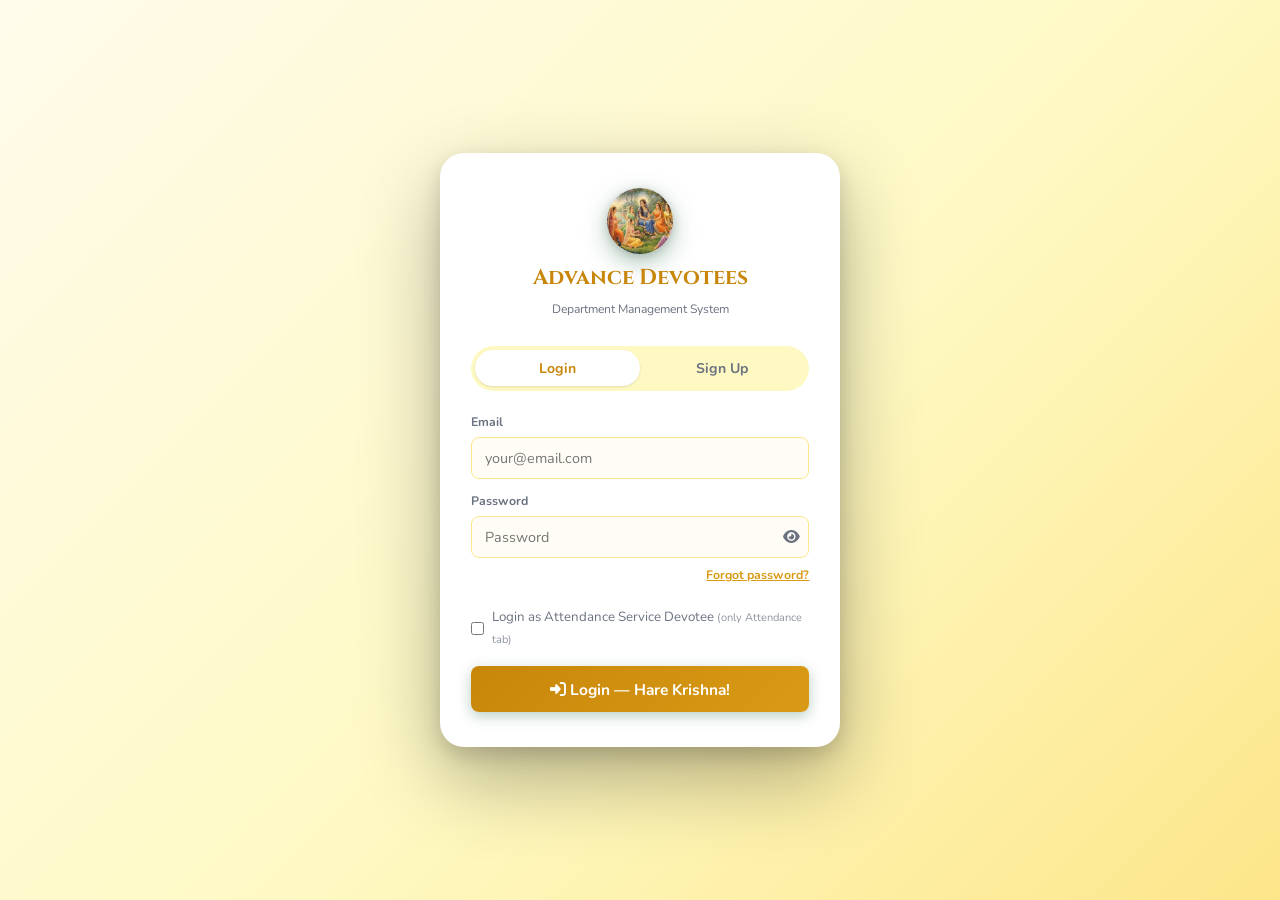
==== commit 183c2736: "let see" ====
--- a/index.html
+++ b/index.html
@@ -3,7 +3,7 @@
 <head>
   <meta charset="UTF-8">
   <meta name="viewport" content="width=device-width, initial-scale=1.0">
-  <title>Sakhi Sang – Devotee Management</title>
+  <title>Advance Devotees – Department Management</title>
   <link rel="preconnect" href="https://fonts.googleapis.com">
   <link href="https://fonts.googleapis.com/css2?family=Cinzel:wght@400;600;700&family=Nunito:wght@300;400;500;600;700&display=swap" rel="stylesheet">
   <link rel="stylesheet" href="https://cdnjs.cloudflare.com/ajax/libs/font-awesome/6.5.1/css/all.min.css">
@@ -13,7 +13,7 @@
   <link rel="icon" type="image/png" sizes="192x192" href="icon-192.png">
   <meta name="apple-mobile-web-app-capable" content="yes">
   <meta name="apple-mobile-web-app-status-bar-style" content="black-translucent">
-  <meta name="apple-mobile-web-app-title" content="Sakhi Sang">
+  <meta name="apple-mobile-web-app-title" content="Advance Devotees">
   <meta name="theme-color" content="#1a5c3a">
 </head>
 <body>
@@ -22,9 +22,9 @@
 <div id="auth-screen" class="auth-screen">
   <div class="auth-card">
     <div class="auth-logo">
-      <img src="icon-192.png" class="auth-om" alt="Sakhi Sang" style="width:66px;height:66px;border-radius:50%;object-fit:cover;box-shadow:0 8px 24px rgba(26,92,58,.35),0 2px 8px rgba(0,0,0,.15);display:block;margin-bottom:.22rem">
-      <h2>Sakhi Sang</h2>
-      <p>Devotee Management System</p>
+      <img src="icon-192.png" class="auth-om" alt="Advance Devotees" style="width:66px;height:66px;border-radius:50%;object-fit:cover;box-shadow:0 8px 24px rgba(26,92,58,.35),0 2px 8px rgba(0,0,0,.15);display:block;margin-bottom:.22rem">
+      <h2>Advance Devotees</h2>
+      <p>Department Management System</p>
     </div>
     <div class="auth-tabs">
       <button class="auth-tab active" onclick="switchAuthTab('login', this)">Login</button>
@@ -77,16 +77,14 @@
         <label>Your Role</label>
         <select id="signup-role">
           <option value="serviceDevotee">Facilitator (Calling &amp; Attendance)</option>
-          <option value="teamAdmin">Team Admin (Team access)</option>
+          <option value="teamAdmin">Department Admin (Department access)</option>
         </select>
       </div>
       <div class="auth-field" id="signup-team-field">
-        <label>Your Team</label>
+        <label>Your Department</label>
         <select id="signup-team">
-          <option value="">Select Team</option>
-          <option>Champaklata</option><option>Chitralekha</option><option>Indulekha</option>
-          <option>Lalita</option><option>Nilachal</option><option>Other</option>
-          <option>Rangadevi</option><option>Sudevi</option><option>Tungavidya</option><option>Vishakha</option>
+          <option value="">Select Department</option>
+          <option>IGF</option><option>IYF</option><option>ICF_Mtg</option><option>ICF_Prji</option>
         </select>
       </div>
       <button type="submit" class="auth-btn"><i class="fas fa-user-plus"></i> Request Account</button>
@@ -134,6 +132,19 @@
     </div>
     <div id="birthday-list" class="birthday-list"></div>
     <button class="btn btn-primary" style="width:100%;margin-top:1rem" onclick="closeBirthdayPopup()">Hare Krishna! Close</button>
+  </div>
+</div>
+
+<!-- ══════════ ANNIVERSARY POPUP ══════════ -->
+<div id="anniversary-popup" class="modal-overlay hidden">
+  <div class="modal-box birthday-modal">
+    <div class="birthday-header">
+      <div class="birthday-icon-wrap" style="background:linear-gradient(135deg,#e91e63,#ff9800)"><i class="fas fa-heart"></i></div>
+      <h2>Anniversaries This Week 💍</h2>
+      <button class="btn-icon close" onclick="closeAnniversaryPopup()"><i class="fas fa-times"></i></button>
+    </div>
+    <div id="anniversary-list" class="birthday-list"></div>
+    <button class="btn btn-primary" style="width:100%;margin-top:1rem" onclick="closeAnniversaryPopup()">Hare Krishna! Close</button>
   </div>
 </div>
 
@@ -148,10 +159,10 @@
       <span id="sidebar-badge" class="sidebar-badge hidden"></span>
     </button>
     <div class="header-logo">
-      <img src="icon-192.png" class="app-logo-img" alt="Sakhi Sang" style="width:42px;height:42px;border-radius:50%;object-fit:cover;flex-shrink:0;border:1.5px solid rgba(255,255,255,.4);box-shadow:0 2px 8px rgba(0,0,0,.25);display:block">
+      <img src="icon-192.png" class="app-logo-img" alt="Advance Devotees" style="width:42px;height:42px;border-radius:50%;object-fit:cover;flex-shrink:0;border:1.5px solid rgba(255,255,255,.4);box-shadow:0 2px 8px rgba(0,0,0,.25);display:block">
       <div class="header-text">
-        <h1>Sakhi Sang</h1>
-        <p>Devotee Management System</p>
+        <h1>Advance Devotees</h1>
+        <p>Department Management System</p>
       </div>
     </div>
     <div class="header-right">
@@ -236,7 +247,7 @@
       <i class="fas fa-handshake"></i> <span>Personal Meetings</span>
     </button>
     <button class="sidebar-item super-admin-only" onclick="openTeamRenameModal(); closeSidebar();">
-      <i class="fas fa-exchange-alt"></i> <span>Rename Team</span>
+      <i class="fas fa-exchange-alt"></i> <span>Rename Department</span>
     </button>
 
     <div class="sidebar-divider"></div>
@@ -369,11 +380,11 @@
       </div>
     </div>
 
-    <!-- Team chip -->
+    <!-- Department chip -->
     <div class="fr-chip-wrap">
       <div class="fr-chip" id="fr-chip-team" data-active="false" onclick="_frToggle(event,'team')">
         <i class="fas fa-users fr-chip-icon"></i>
-        <span class="fr-chip-label">Team</span>
+        <span class="fr-chip-label">Department</span>
         <span class="fr-chip-value" id="fr-team-value"></span>
         <span id="mfb-team-chip" class="fr-chip-locked" style="display:none"></span>
         <button class="fr-chip-clear" id="fr-team-clear" onclick="_frClearTeam(event)" title="Clear"><i class="fas fa-times"></i></button>
@@ -728,7 +739,7 @@
           <button class="sub-tab" onclick="switchSubTab(this,'late-comers'); loadLateComersReport()"><i class="fas fa-clock"></i> Late Comers</button>
           <button class="sub-tab" onclick="switchSubTab(this,'newcomers-report')"><i class="fas fa-user-plus"></i> New Comers</button>
           <button class="sub-tab" onclick="switchSubTab(this,'serious-analysis')"><i class="fas fa-star"></i> Serious</button>
-          <button class="sub-tab" onclick="switchSubTab(this,'team-leaderboard')"><i class="fas fa-trophy"></i> Teams</button>
+          <button class="sub-tab" onclick="switchSubTab(this,'team-leaderboard')"><i class="fas fa-trophy"></i> Departments</button>
           <button class="sub-tab" onclick="switchSubTab(this,'trends')"><i class="fas fa-chart-line"></i> Trends</button>
           <button class="sub-tab" onclick="switchSubTab(this,'att-accuracy'); loadAttAccuracyReport()"><i class="fas fa-bullseye"></i> Accuracy</button>
         </div>
@@ -918,7 +929,7 @@
         <i class="fas fa-user"></i><span>Identity</span>
       </button>
       <button class="psec-tab psec-team" onclick="switchProfileViewTab('team',this)">
-        <i class="fas fa-users"></i><span>Team</span>
+        <i class="fas fa-users"></i><span>Department</span>
       </button>
       <button class="psec-tab psec-professional" onclick="switchProfileViewTab('professional',this)">
         <i class="fas fa-briefcase"></i><span>Professional</span>
@@ -965,7 +976,7 @@
         <i class="fas fa-user"></i><span>Identity</span>
       </button>
       <button class="psec-tab psec-team" onclick="switchProfileTab('team',this)">
-        <i class="fas fa-users"></i><span>Team</span>
+        <i class="fas fa-users"></i><span>Department</span>
       </button>
       <button class="psec-tab psec-professional" onclick="switchProfileTab('professional',this)">
         <i class="fas fa-briefcase"></i><span>Professional</span>
@@ -995,6 +1006,10 @@
           <div class="form-group">
             <label>Date of Birth <span class="field-hint">(optional)</span></label>
             <input type="date" id="f-dob">
+          </div>
+          <div class="form-group">
+            <label>Date of Anniversary <span class="field-hint">(optional)</span></label>
+            <input type="date" id="f-anniversary">
           </div>
           <div class="form-group">
             <label>Mobile Number <span class="req">*</span></label>
@@ -1151,21 +1166,23 @@
         </div>
       </div>
 
-      <!-- ── Panel 5: Team Management ── -->
+      <!-- ── Panel 5: Department Management ── -->
       <div class="psec-panel" id="psec-team">
         <div class="psec-panel-header psec-team">
-          <i class="fas fa-users"></i> Team Management
-          <span class="psec-note">Team assignment and connections</span>
+          <i class="fas fa-users"></i> Department Management
+          <span class="psec-note">Department assignment and connections</span>
         </div>
         <div class="form-grid">
           <div class="form-group">
-            <label>Team Name</label>
+            <label>Department</label>
             <select id="f-team">
-              <option value="">Select Team</option>
-              <option>Champaklata</option><option>Chitralekha</option><option>Indulekha</option>
-              <option>Lalita</option><option>Nilachal</option><option>Other</option>
-              <option>Rangadevi</option><option>Sudevi</option><option>Tungavidya</option><option>Vishakha</option>
+              <option value="">Select Department</option>
+              <option>IGF</option><option>IYF</option><option>ICF_Mtg</option><option>ICF_Prji</option>
             </select>
+          </div>
+          <div class="form-group">
+            <label>Team <span class="field-hint">(sub-team within department)</span></label>
+            <input type="text" id="f-sub-team" placeholder="Enter team name…" autocomplete="off">
           </div>
           <div class="form-group">
             <label>Devotee Status</label>
@@ -1348,7 +1365,7 @@
               <th style="padding:.35rem .5rem;text-align:center;width:36px">✓</th>
               <th style="padding:.35rem .5rem;text-align:left">Name</th>
               <th style="padding:.35rem .5rem;text-align:left">Mobile</th>
-              <th style="padding:.35rem .5rem;text-align:left">Current Team</th>
+              <th style="padding:.35rem .5rem;text-align:left">Current Department</th>
             </tr></thead>
             <tbody id="import-preview-body"></tbody>
           </table>
@@ -1404,11 +1421,11 @@
 </div>
 
 
-<!-- Team Change History Modal -->
+<!-- Department Change History Modal -->
 <div id="team-history-modal" class="modal-overlay hidden">
   <div class="modal-box">
     <div class="modal-header">
-      <h2><i class="fas fa-pencil-alt"></i> Team Change History — <span id="team-history-name"></span></h2>
+      <h2><i class="fas fa-pencil-alt"></i> Department Change History — <span id="team-history-name"></span></h2>
       <button class="btn-icon close" onclick="closeModal('team-history-modal')"><i class="fas fa-times"></i></button>
     </div>
     <div id="team-history-content" style="padding:1rem;max-height:60vh;overflow-y:auto"></div>
@@ -1452,33 +1469,31 @@
   </div>
 </div>
 
-<!-- Team Rename Modal -->
+<!-- Department Rename Modal -->
 <div id="team-rename-modal" class="modal-overlay hidden">
   <div class="modal-box" style="max-width:440px">
     <div class="modal-header">
-      <h2><i class="fas fa-exchange-alt"></i> Rename Team</h2>
+      <h2><i class="fas fa-exchange-alt"></i> Rename Department</h2>
       <button class="btn-icon close" onclick="closeModal('team-rename-modal')"><i class="fas fa-times"></i></button>
     </div>
     <div style="padding:1.25rem">
-      <p style="font-size:.86rem;color:var(--text-muted);margin-bottom:1rem">Renames a team everywhere — devotees, calling records, attendance, activities, and all reports. This cannot be undone.</p>
-      <div class="form-group">
-        <label>Current Team Name</label>
+      <p style="font-size:.86rem;color:var(--text-muted);margin-bottom:1rem">Renames a department everywhere — devotees, calling records, attendance, activities, and all reports. This cannot be undone.</p>
+      <div class="form-group">
+        <label>Current Department Name</label>
         <select id="rename-team-from" class="filter-select" style="width:100%">
-          <option value="">— Select team to rename —</option>
-          <option>Champaklata</option><option>Chitralekha</option><option>Indulekha</option>
-          <option>Lalita</option><option>Nilachal</option><option>Other</option>
-          <option>Rangadevi</option><option>Sudevi</option><option>Tungavidya</option><option>Vishakha</option>
+          <option value="">— Select department to rename —</option>
+          <option>IGF</option><option>IYF</option><option>ICF_Mtg</option><option>ICF_Prji</option>
         </select>
       </div>
       <div class="form-group" style="margin-top:.75rem">
-        <label>New Team Name</label>
+        <label>New Department Name</label>
         <input type="text" id="rename-team-to" class="filter-select" style="width:100%" placeholder="Enter new name…" autocomplete="off">
       </div>
       <div id="rename-team-result" style="margin-top:.75rem;font-size:.84rem"></div>
     </div>
     <div class="modal-footer" style="padding:.75rem 1.25rem;display:flex;justify-content:flex-end;gap:.5rem;border-top:1px solid var(--color-border)">
       <button class="btn btn-ghost" onclick="closeModal('team-rename-modal')">Cancel</button>
-      <button class="btn btn-danger" onclick="doTeamRename()"><i class="fas fa-exchange-alt"></i> Rename Team</button>
+      <button class="btn btn-danger" onclick="doTeamRename()"><i class="fas fa-exchange-alt"></i> Rename Department</button>
     </div>
   </div>
 </div>
@@ -1734,14 +1749,14 @@
         </div>
       </div>
 
-      <!-- Option 2: Clear by Team + Date -->
+      <!-- Option 2: Clear by Department + Date -->
       <div class="clear-option-card">
-        <div class="clear-option-title"><i class="fas fa-users"></i> Clear Data for a Team on a Date</div>
-        <p class="clear-option-desc">Removes attendance records for one team on a specific Sunday.</p>
+        <div class="clear-option-title"><i class="fas fa-users"></i> Clear Data for a Department on a Date</div>
+        <p class="clear-option-desc">Removes attendance records for one department on a specific Sunday.</p>
         <div style="display:flex;gap:.5rem;align-items:center;flex-wrap:wrap;margin-top:.5rem">
           <input type="date" id="clear-team-date-input" class="filter-select" style="flex:1;min-width:130px">
           <select id="clear-team-select" class="filter-select" style="flex:1;min-width:130px">
-            <option value="">-- Select Team --</option>
+            <option value="">-- Select Department --</option>
           </select>
           <button class="btn btn-danger" onclick="clearDataForTeamDate()"><i class="fas fa-trash"></i> Clear</button>
         </div>
@@ -1792,17 +1807,15 @@
         <label for="edit-profile-name">Display Name</label>
         <input type="text" id="edit-profile-name" class="form-control" placeholder="Your name" maxlength="60">
       </div>
-      <!-- Team field -->
+      <!-- Department field -->
       <div class="form-group" id="edit-profile-team-group">
-        <label>Team</label>
+        <label>Department</label>
         <select id="edit-profile-team" class="form-control">
-          <option value="">No Team</option>
-          <option>Champaklata</option><option>Chitralekha</option><option>Indulekha</option>
-          <option>Lalita</option><option>Nilachal</option><option>Other</option>
-          <option>Rangadevi</option><option>Sudevi</option><option>Tungavidya</option><option>Vishakha</option>
+          <option value="">No Department</option>
+          <option>IGF</option><option>IYF</option><option>ICF_Mtg</option><option>ICF_Prji</option>
         </select>
         <div id="edit-profile-team-readonly" class="form-control" style="display:none;background:var(--accent-light);color:var(--text-muted);cursor:default"></div>
-        <p id="edit-profile-team-note" style="font-size:.72rem;color:var(--text-muted);margin-top:.25rem;display:none">Contact Super Admin to change your team.</p>
+        <p id="edit-profile-team-note" style="font-size:.72rem;color:var(--text-muted);margin-top:.25rem;display:none">Contact Super Admin to change your department.</p>
       </div>
       <!-- Position field -->
       <div class="form-group">
@@ -1842,16 +1855,14 @@
       </button>
       <hr style="margin:.25rem 0">
       <button class="btn btn-secondary" style="justify-content:flex-start;gap:.6rem" onclick="doMgmtAction('team')">
-        <i class="fas fa-users" style="color:#388e3c;width:1.1rem"></i> Change Team
+        <i class="fas fa-users" style="color:#388e3c;width:1.1rem"></i> Change Department
       </button>
       <div id="mgmt-team-picker" style="display:none;flex-direction:column;gap:.4rem">
         <select id="mgmt-new-team" class="form-control">
-          <option value="">Select Team…</option>
-          <option>Champaklata</option><option>Chitralekha</option><option>Indulekha</option>
-          <option>Lalita</option><option>Nilachal</option><option>Other</option>
-          <option>Rangadevi</option><option>Sudevi</option><option>Tungavidya</option><option>Vishakha</option>
+          <option value="">Select Department…</option>
+          <option>IGF</option><option>IYF</option><option>ICF_Mtg</option><option>ICF_Prji</option>
         </select>
-        <button class="btn btn-primary" onclick="doMgmtAction('team_confirm')"><i class="fas fa-check"></i> Confirm Team Change</button>
+        <button class="btn btn-primary" onclick="doMgmtAction('team_confirm')"><i class="fas fa-check"></i> Confirm Department Change</button>
       </div>
     </div>
   </div>
@@ -1896,7 +1907,7 @@
         <select id="bulk-action-type" onchange="_onBulkActionTypeChange()">
           <option value="">— Select action —</option>
           <option value="callingby">Assign Calling By</option>
-          <option value="team">Change Team</option>
+          <option value="team">Change Department</option>
           <option value="online">Shift to Online Class</option>
           <option value="festival">Shift to Festival Calling</option>
           <option value="not_interested">Mark Not Interested</option>
@@ -1904,18 +1915,16 @@
         </select>
       </div>
       <div class="form-group" id="bulk-team-wrap" style="display:none">
-        <label>New Team</label>
+        <label>New Department</label>
         <select id="bulk-team">
-          <option value="">— Select team —</option>
-          <option>Champaklata</option><option>Chitralekha</option><option>Indulekha</option>
-          <option>Lalita</option><option>Nilachal</option><option>Other</option>
-          <option>Rangadevi</option><option>Sudevi</option><option>Tungavidya</option><option>Vishakha</option>
+          <option value="">— Select Department —</option>
+          <option>IGF</option><option>IYF</option><option>ICF_Mtg</option><option>ICF_Prji</option>
         </select>
       </div>
       <div class="form-group" id="bulk-callingby-wrap" style="display:none">
         <label>New Calling By</label>
         <select id="bulk-callingby"><option value="">— Loading —</option></select>
-        <span class="field-hint">All eligible callers across teams</span>
+        <span class="field-hint">All eligible callers across departments</span>
       </div>
       <div id="bulk-confirm-msg" style="display:none;background:var(--warning-light);color:var(--warning);padding:.55rem .75rem;border-radius:8px;font-size:.82rem"></div>
       <div class="form-actions">
@@ -1937,8 +1946,8 @@
     <input type="hidden" id="cb-devotee-team">
     <div style="padding:1.25rem;display:flex;flex-direction:column;gap:.85rem">
       <div style="font-size:.8rem;color:var(--text-muted);background:var(--bg-subtle);padding:.55rem .75rem;border-radius:8px">
-        <i class="fas fa-users"></i> Team: <strong id="cb-team-display">—</strong>
-        <div style="font-size:.72rem;margin-top:.2rem">Only users assigned to this team are shown. Profile decides team &amp; position.</div>
+        <i class="fas fa-users"></i> Department: <strong id="cb-team-display">—</strong>
+        <div style="font-size:.72rem;margin-top:.2rem">Only users assigned to this department are shown. Profile decides department &amp; position.</div>
       </div>
       <div class="form-group">
         <label>New Calling By</label>
@@ -2120,16 +2129,15 @@
         <label><i class="fas fa-user-tag"></i> App Role <span style="font-size:.75rem;font-weight:400;color:var(--text-muted)">(controls what tabs they can access)</span></label>
         <select id="ua-role">
           <option value="serviceDevotee">Caller / Facilitator</option>
-          <option value="teamAdmin">Team Coordinator</option>
+          <option value="teamAdmin">Department Coordinator</option>
           <option value="superAdmin">Super Admin</option>
         </select>
       </div>
       <div class="form-group">
-        <label><i class="fas fa-users"></i> Team</label>
+        <label><i class="fas fa-users"></i> Department</label>
         <select id="ua-team">
-          <option value="">No Team</option>
-          <option>Champaklata</option><option>Chitralekha</option><option>Indulekha</option>
-          <option>Lalita</option><option>Nilachal</option><option>Other</option>
+          <option value="">No Department</option>
+          <option>IGF</option><option>IYF</option><option>ICF_Mtg</option><option>ICF_Prji</option>
           <option>Rangadevi</option><option>Sudevi</option><option>Tungavidya</option><option>Vishakha</option>
         </select>
       </div>
@@ -2140,7 +2148,7 @@
       <div style="display:flex;align-items:center;justify-content:space-between;padding:.6rem .75rem;background:var(--brand-subtle);border:1px solid var(--border);border-radius:var(--radius);gap:.75rem">
         <div>
           <div style="font-weight:700;font-size:.85rem;color:var(--brand)"><i class="fas fa-hands-helping"></i> Attendance Seva</div>
-          <div style="font-size:.75rem;color:var(--text-muted);margin-top:.15rem">Can mark live attendance for ALL teams</div>
+          <div style="font-size:.75rem;color:var(--text-muted);margin-top:.15rem">Can mark live attendance for ALL departments</div>
         </div>
         <label class="toggle-switch" style="margin:0" title="Grant live attendance access for all teams">
           <input type="checkbox" id="ua-att-seva">
@@ -2170,7 +2178,7 @@
       <table class="report-table" style="min-width:480px;margin-top:.75rem">
         <thead>
           <tr>
-            <th>Team</th>
+            <th>Department</th>
             <th class="num-th">Total</th>
             <th class="num-th">Called</th>
             <th class="num-th" style="color:var(--info)">Said Coming</th>
@@ -2208,7 +2216,7 @@
         </div>
       </div>
       <div class="form-group">
-        <label>Team</label>
+        <label>Department</label>
         <select id="bd-team"></select>
       </div>
       <div class="form-group">
@@ -2253,7 +2261,7 @@
     </div>
     <div style="padding:1.25rem;display:flex;flex-direction:column;gap:.75rem">
       <div class="form-group">
-        <label>Team <span class="req">*</span></label>
+        <label>Department <span class="req">*</span></label>
         <select id="don-team"></select>
       </div>
       <div class="form-group">
@@ -2315,7 +2323,7 @@
         </div>
       </div>
       <div class="form-group">
-        <label>Team</label>
+        <label>Department</label>
         <select id="reg-team"></select>
       </div>
       <div class="form-group">
@@ -2373,7 +2381,7 @@
         </div>
       </div>
       <div class="form-group">
-        <label>Team</label>
+        <label>Department</label>
         <select id="srv-team"></select>
       </div>
       <div class="form-group">
@@ -2454,9 +2462,9 @@
 <!-- Chart.js -->
 <script src="https://cdn.jsdelivr.net/npm/chart.js@4.4.0/dist/chart.umd.min.js"></script>
 <!-- App -->
-<script src="js/config.js"></script>
-<script src="js/db.js"></script>
-<script src="js/excel.js?v=135"></script>
+<script src="config.js"></script>
+<script src="db.js"></script>
+<script src="excel.js"></script>
 <script src="js/ui-core.js"></script>
 <script src="js/ui-devotees.js"></script>
 <script src="js/ui-calling.js"></script>
--- a/css/style.css
+++ b/css/style.css
@@ -0,0 +1,3980 @@
+/* ════════════════════════════════════════════════════
+   SAKHI SANG – Modern SaaS Design (Linear / Notion inspired)
+   Forest Green brand · Spiritual warmth · Clean white space
+   ════════════════════════════════════════════════════ */
+
+/* ── DESIGN TOKENS ── */
+:root {
+  /* Brand — warm amber/saffron */
+  --brand:         #c8860a;
+  --brand-mid:     #d99b16;
+  --brand-light:   #f0b429;
+  --brand-subtle:  #fffbeb;
+
+  /* Backward-compat aliases */
+  --primary:        #c8860a;
+  --primary-hover:  #a86e08;
+  --primary-light:  #d99b16;
+  --secondary:      #f0b429;
+  --accent:         #f5c842;
+  --accent-light:   #fef9c3;
+  --color-primary:  #c8860a;
+
+  /* Backgrounds */
+  --bg:             #fffdf5;
+  --bg-card:        #ffffff;
+  --bg-subtle:      #fef9c3;
+
+  /* Text */
+  --text:           #1a1a1a;
+  --text-muted:     #6b7280;
+  --text-light:     #9ca3af;
+
+  /* Semantic */
+  --success:        #16a34a;
+  --success-light:  #dcfce7;
+  --warning:        #d97706;
+  --warning-light:  #fef3c7;
+  --danger:         #dc2626;
+  --danger-light:   #fee2e2;
+  --info:           #2563eb;
+  --info-light:     #dbeafe;
+
+  /* Gold */
+  --gold:           #c8860a;
+  --gold-light:     #fef3c7;
+
+  /* Purple */
+  --purple:         #7c3aed;
+  --purple-light:   #ede9fe;
+
+  /* Neutral scale */
+  --gray-50:        #fffdf5;
+  --gray-100:       #fef9c3;
+  --gray-200:       #fde68a;
+  --gray-300:       #fcd34d;
+  --gray-500:       #6b7280;
+  --gray-700:       #374151;
+  --gray-900:       #1a1a1a;
+
+  /* Borders */
+  --border:         #fde68a;
+  --border-subtle:  #fef9c3;
+
+  /* Shadows */
+  --shadow-xs:      0 1px 2px rgba(0,0,0,.05);
+  --shadow-sm:      0 1px 3px rgba(0,0,0,.08), 0 1px 2px rgba(0,0,0,.04);
+  --shadow:         0 4px 6px -1px rgba(0,0,0,.08), 0 2px 4px -1px rgba(0,0,0,.04);
+  --shadow-md:      0 10px 15px -3px rgba(0,0,0,.08), 0 4px 6px -2px rgba(0,0,0,.04);
+  --shadow-lg:      0 20px 25px -5px rgba(0,0,0,.08), 0 10px 10px -5px rgba(0,0,0,.03);
+  --shadow-brand:   0 4px 14px rgba(200,134,10,.25);
+
+  /* Radii */
+  --radius-xs:      4px;
+  --radius-sm:      8px;
+  --radius:         12px;
+  --radius-md:      12px;
+  --radius-lg:      16px;
+  --radius-xl:      24px;
+  --radius-full:    9999px;
+
+  /* Layout */
+  --header-h:       64px;
+  --nav-h:          52px;
+
+  /* Attendance sheet — frozen column widths.
+     sh-f1 and sh-f2 sticky left offsets are computed from these. */
+  --sh-sno-w:       40px;
+  --sh-name-w:      140px;
+}
+
+/* ── RESET ── */
+*, *::before, *::after { box-sizing: border-box; margin: 0; padding: 0; }
+html { scroll-behavior: smooth; }
+
+body {
+  font-family: 'Nunito', -apple-system, BlinkMacSystemFont, 'Segoe UI', sans-serif;
+  background: var(--bg);
+  color: var(--text);
+  font-size: 14px;
+  line-height: 1.6;
+  -webkit-font-smoothing: antialiased;
+  -moz-osx-font-smoothing: grayscale;
+  /* ─── APP SHELL ───────────────────────────────────────────
+     Body is a vertical flex container locked to viewport height.
+     This guarantees header, tab-nav, breadcrumb, and filter-ribbon
+     stay visible at the top regardless of scroll state, and only
+     <main> scrolls. Sticky positioning inside <main> (thead, first
+     column) then works reliably across all browsers because there's
+     a single, well-defined scroll context. */
+  display: flex;
+  flex-direction: column;
+  height: 100dvh;             /* dynamic vh — handles mobile URL bar collapse */
+  height: 100vh;              /* fallback for browsers without dvh */
+  overflow: hidden;
+}
+
+/* ── SCROLLBAR ── */
+::-webkit-scrollbar { width: 5px; height: 5px; }
+::-webkit-scrollbar-track { background: transparent; }
+::-webkit-scrollbar-thumb { background: var(--gray-300); border-radius: var(--radius-full); }
+::-webkit-scrollbar-thumb:hover { background: var(--gray-500); }
+
+/* ── UTILITY ── */
+.hidden { display: none !important; }
+
+/* ── TYPOGRAPHY ── */
+h1, h2, h3 { font-family: 'Cinzel', Georgia, serif; line-height: 1.3; }
+h1 { font-size: 1.5rem; }
+h2 { font-size: 1.05rem; }
+h3 { font-size: .93rem; }
+
+/* ════════════════════════════════════════════════════
+   HEADER
+   ════════════════════════════════════════════════════ */
+.app-header {
+  background: linear-gradient(135deg, #ffffff 0%, #fffdf0 55%, #fffbeb 100%);
+  border-bottom: 2px solid #fde68a;
+  height: var(--header-h);
+  flex: 0 0 var(--header-h);
+  z-index: 100;
+  box-shadow: 0 2px 12px rgba(200,134,10,.12);
+}
+.header-content {
+  max-width: 1280px; margin: 0 auto;
+  display: flex; align-items: center; justify-content: space-between;
+  height: 100%; padding: 0 1.5rem;
+}
+
+/* Logo */
+.header-logo { display: flex; align-items: center; gap: .75rem; }
+.app-logo-img {
+  width: 42px; height: 42px; border-radius: 50%;
+  object-fit: cover;
+  flex-shrink: 0;
+  border: 1.5px solid #fde68a;
+  box-shadow: 0 2px 8px rgba(200,134,10,.2);
+}
+.header-text h1 {
+  color: #92400e;
+  font-size: 1.2rem;
+  letter-spacing: .3px;
+}
+.header-text p {
+  color: #a16207;
+  font-size: .72rem;
+  font-weight: 400;
+  letter-spacing: .1px;
+}
+
+/* Header right */
+.header-right { display: flex; align-items: center; gap: .65rem; flex-shrink: 0; }
+.header-date {
+  color: #92400e;
+  font-size: .78rem;
+  display: flex; align-items: center; gap: .4rem;
+  background: #fef9c3;
+  border: 1px solid #fde68a;
+  border-radius: var(--radius-full);
+  padding: .3rem .8rem;
+  white-space: nowrap;
+  font-weight: 600;
+}
+@media (max-width: 640px) { .header-date { display: none; } }
+
+.header-user { display: flex; align-items: center; gap: .5rem; }
+.header-user-info {
+  display: flex; flex-direction: column;
+  line-height: 1.25; max-width: 120px;
+}
+.header-user-name {
+  color: #1a1a1a;
+  font-size: .78rem; font-weight: 700;
+  white-space: nowrap; overflow: hidden; text-overflow: ellipsis;
+}
+.header-actions { display: flex; align-items: center; gap: .3rem; }
+@media (max-width: 520px) { .header-user-info { display: none; } }
+
+.header-avatar {
+  width: 36px; height: 36px; border-radius: 50%;
+  background: #fef9c3;
+  border: 2px solid #fde68a;
+  display: flex; align-items: center; justify-content: center;
+  cursor: pointer; flex-shrink: 0; overflow: hidden;
+  transition: border-color .2s, transform .15s, box-shadow .2s;
+  font-size: .75rem; font-weight: 700; color: #92400e;
+}
+.header-avatar:hover {
+  border-color: var(--gold-light);
+  transform: scale(1.06);
+  box-shadow: 0 0 0 3px rgba(253,240,171,.25);
+}
+
+.role-pill {
+  padding: .12rem .5rem;
+  border-radius: var(--radius-full);
+  font-size: .67rem; font-weight: 700;
+  background: #fef9c3;
+  border: 1px solid #fde68a;
+  color: #92400e;
+  white-space: nowrap;
+  letter-spacing: .2px;
+}
+
+.btn-logout {
+  width: 32px; height: 32px; border-radius: 50%;
+  border: 1.5px solid #fde68a;
+  background: transparent; color: #92400e;
+  font-size: .85rem; cursor: pointer; transition: all .18s;
+  display: flex; align-items: center; justify-content: center;
+}
+.btn-logout:hover {
+  background: #fef9c3;
+  border-color: #c8860a;
+  color: #c8860a;
+}
+
+.btn-admin-gear {
+  width: 32px; height: 32px; border-radius: 50%; border: none;
+  background: #fef9c3;
+  border: 1px solid #fde68a;
+  color: #92400e;
+  cursor: pointer; font-size: .82rem; transition: all .2s;
+  display: flex; align-items: center; justify-content: center;
+}
+.btn-admin-gear:hover {
+  background: #fde68a;
+  color: #92400e;
+  transform: rotate(30deg);
+}
+
+/* ════════════════════════════════════════════════════
+   TAB NAVIGATION — pill track style
+   ════════════════════════════════════════════════════ */
+.tab-nav {
+  background: #fff;
+  height: var(--nav-h);
+  /* App-shell flex item — desktop only (mobile hides via display: none). */
+  flex: 0 0 var(--nav-h);
+  z-index: 99;
+  border-bottom: 1px solid var(--border);
+  box-shadow: var(--shadow-xs);
+  display: flex; align-items: center;
+  overflow-x: auto; overflow-y: visible; /* visible so dropdowns can spill out */
+  scrollbar-width: none;
+  padding: 0 1rem;
+  gap: .15rem;
+}
+
+/* ── Tab dropdown menu ──────────────────────────────── */
+.tab-btn-group {
+  position: relative;
+  display: inline-flex;
+  flex-shrink: 0;
+}
+.tab-btn-caret {
+  font-size: .6rem !important;
+  margin-left: .35rem;
+  opacity: .55;
+  color: inherit;
+  transition: transform .15s, opacity .15s;
+}
+.tab-btn:hover .tab-btn-caret,
+.tab-btn.active .tab-btn-caret { opacity: .9; }
+.tab-btn-group:has(.tab-menu:not(.hidden)) .tab-btn-caret { transform: rotate(180deg); opacity: .9; }
+
+.tab-menu {
+  /* position: fixed escapes the .tab-nav scroller's overflow clipping.
+     Coordinates are set in JS each time the menu opens. */
+  position: fixed;
+  z-index: 200;
+  min-width: 220px;
+  max-width: min(280px, 95vw);
+  background: var(--bg-card);
+  border: 1px solid var(--border);
+  border-radius: var(--radius);
+  box-shadow: 0 8px 24px rgba(0,0,0,.14), 0 2px 6px rgba(0,0,0,.08);
+  padding: .35rem;
+  animation: frFadeIn .12s ease-out;
+}
+.tab-menu.hidden { display: none; }
+.tab-menu-item {
+  display: flex; align-items: center; gap: .55rem;
+  width: 100%;
+  padding: .5rem .75rem;
+  background: none; border: none; cursor: pointer;
+  text-align: left;
+  font-family: inherit; font-size: .85rem; font-weight: 600;
+  color: var(--text);
+  border-radius: var(--radius-sm);
+  white-space: nowrap;
+  transition: background .12s, color .12s;
+}
+.tab-menu-item:hover {
+  background: var(--brand-subtle);
+  color: var(--brand);
+}
+.tab-menu-item.active {
+  background: var(--brand);
+  color: #fff;
+}
+.tab-menu-item i {
+  width: 16px; text-align: center;
+  font-size: .8rem;
+  color: var(--brand);
+  flex-shrink: 0;
+}
+.tab-menu-item:hover i { color: var(--brand); }
+.tab-menu-item.active i { color: #fff; }
+.tab-menu-divider {
+  font-size: .65rem;
+  font-weight: 700;
+  color: var(--text-muted);
+  text-transform: uppercase;
+  letter-spacing: .06em;
+  padding: .5rem .75rem .25rem;
+  margin-top: .25rem;
+  border-top: 1px solid var(--border-subtle);
+}
+.tab-menu-divider:first-child { border-top: none; margin-top: 0; }
+
+/* Hide in-panel sub-tab strips — dropdown nav drives view selection now. */
+#tab-attendance > .att-sub-tabs,
+#tab-calling > .att-sub-tabs,
+#tab-books > .att-sub-tabs,
+#tab-service > .att-sub-tabs,
+#tab-registration > .att-sub-tabs,
+#tab-donation > .att-sub-tabs,
+#tab-calling-mgmt > .att-sub-tabs {
+  display: none;
+}
+#tab-attendance .reports-cat-panel > .sub-tabs,
+#tab-calling .reports-cat-panel > .sub-tabs {
+  display: none;
+}
+.tab-nav::-webkit-scrollbar { display: none; }
+
+.tab-btn {
+  display: flex; align-items: center; gap: .4rem;
+  padding: .38rem .85rem;
+  border: none; background: transparent; cursor: pointer;
+  color: var(--text-muted);
+  font-family: 'Nunito', sans-serif;
+  font-size: .82rem; font-weight: 700;
+  white-space: nowrap;
+  border-radius: var(--radius-full);
+  transition: background .15s, color .15s, box-shadow .15s;
+  flex-shrink: 0;
+  height: 34px;
+}
+.tab-btn i { font-size: .85rem; }
+.tab-btn:hover {
+  background: var(--gray-100);
+  color: var(--text);
+}
+.tab-btn.active {
+  background: var(--brand);
+  color: #fff;
+  box-shadow: var(--shadow-brand);
+}
+.tab-btn.active i { color: rgba(255,255,255,.85); }
+
+/* ── MAIN CONTENT ──
+   The ONLY vertical scroll container in the app shell. Everything inside
+   (tables, panels, lists) scrolls within this region. position:sticky on
+   table thead/first-col anchors to this scroll context, which is reliable
+   because there's only one scroll container in the chain. */
+.main-content {
+  flex: 1 1 0;
+  min-height: 0;                 /* required so flex children can shrink/scroll */
+  overflow-y: auto;
+  overflow-x: hidden;            /* tables manage their own horizontal scroll */
+  -webkit-overflow-scrolling: touch;
+  width: 100%;
+  /* Centered max-width content via inner padding (margin:auto won't work on
+     a flex-grow item without losing its scroll behaviour). */
+  padding: .85rem max(1.25rem, calc((100% - 1280px) / 2)) 6rem;
+}
+
+/* ── TAB PANELS ── */
+.tab-panel { display: none; animation: fadeIn .22s ease; }
+.tab-panel.active { display: block; }
+@keyframes fadeIn {
+  from { opacity: 0; transform: translateY(6px); }
+  to   { opacity: 1; transform: none; }
+}
+
+/* ── PANEL HEADER — flat clean row ── */
+.panel-header {
+  display: flex; align-items: center; justify-content: space-between;
+  margin-bottom: .7rem;
+  flex-wrap: wrap; gap: .65rem;
+  padding: .55rem .85rem;
+  background: var(--bg-card);
+  border-radius: var(--radius);
+  border: 1px solid var(--border);
+  box-shadow: var(--shadow-sm);
+}
+.panel-header h2 {
+  display: flex; align-items: center; gap: .5rem;
+  font-size: 1rem;
+  color: var(--text);
+}
+.panel-header h2 i {
+  color: var(--brand-light);
+  font-size: 1rem;
+}
+.panel-actions { display: flex; align-items: center; gap: .45rem; flex-wrap: wrap; }
+
+/* ── SEARCH & FILTER BAR ── */
+.search-filter-bar {
+  display: flex; align-items: center; gap: .5rem;
+  flex-wrap: wrap; margin-bottom: 1.1rem;
+  background: var(--bg-card);
+  border-radius: var(--radius);
+  padding: .65rem .85rem;
+  border: 1px solid var(--border);
+  box-shadow: var(--shadow-xs);
+}
+.search-box {
+  flex: 1; min-width: 180px;
+  display: flex; align-items: center; gap: .45rem;
+  background: var(--bg-subtle);
+  border: 1.5px solid var(--border);
+  border-radius: var(--radius-sm);
+  padding: .48rem .8rem;
+  transition: border-color .2s, box-shadow .2s, background .2s;
+}
+.search-box:focus-within {
+  border-color: var(--brand-light);
+  background: #fff;
+  box-shadow: 0 0 0 3px rgba(82,183,136,.12);
+}
+.search-box i { color: var(--text-muted); font-size: .85rem; flex-shrink: 0; }
+.search-box input {
+  flex: 1; border: none; outline: none;
+  font-family: inherit; font-size: .88rem;
+  background: transparent; color: var(--text);
+}
+.search-box input::placeholder { color: var(--text-light); }
+.search-box.large { padding: .55rem 1rem; }
+.search-box.large input { font-size: .92rem; }
+
+.filter-select {
+  background: #fff;
+  border: 1.5px solid var(--border);
+  border-radius: var(--radius-sm);
+  padding: .48rem .7rem;
+  font-family: inherit; font-size: .83rem;
+  color: var(--text);
+  cursor: pointer; outline: none;
+  transition: border-color .2s, box-shadow .2s;
+  appearance: auto;
+}
+.filter-select:focus {
+  border-color: var(--brand-light);
+  box-shadow: 0 0 0 3px rgba(82,183,136,.12);
+}
+.session-date-picker { min-width: 148px; font-weight: 700; color: var(--brand); }
+.session-date-picker::-webkit-calendar-picker-indicator { cursor: pointer; opacity: .7; }
+
+.result-count { font-size: .95rem; font-weight: 700; color: #111; margin: -.4rem 0 .7rem .15rem; }
+
+/* ════════════════════════════════════════════════════
+   BUTTONS
+   ════════════════════════════════════════════════════ */
+.btn {
+  display: inline-flex; align-items: center; gap: .4rem;
+  padding: .48rem 1rem;
+  border-radius: var(--radius-sm);
+  font-family: inherit; font-size: .845rem; font-weight: 700;
+  cursor: pointer; border: none;
+  transition: background .15s, box-shadow .15s, transform .12s, border-color .15s;
+  white-space: nowrap; line-height: 1.4;
+  letter-spacing: .1px;
+}
+.btn:active { transform: translateY(1px) !important; }
+
+.btn-primary {
+  background: var(--brand);
+  color: #fff;
+  box-shadow: var(--shadow-xs), 0 2px 8px rgba(26,92,58,.2);
+}
+.btn-primary:hover {
+  background: var(--primary-hover);
+  box-shadow: var(--shadow-sm), 0 4px 12px rgba(26,92,58,.3);
+  transform: translateY(-1px);
+}
+
+.btn-secondary {
+  background: #fff;
+  color: var(--text);
+  border: 1.5px solid var(--border);
+  box-shadow: var(--shadow-xs);
+}
+.btn-secondary:hover {
+  background: var(--gray-50);
+  border-color: var(--gray-300);
+  box-shadow: var(--shadow-sm);
+  transform: translateY(-1px);
+}
+
+.btn-danger { background: var(--danger); color: #fff; box-shadow: var(--shadow-xs); }
+.btn-danger:hover { background: #b91c1c; box-shadow: var(--shadow-sm); transform: translateY(-1px); }
+
+.btn-success {
+  background: var(--success); color: #fff;
+  font-size: .95rem; font-weight: 700;
+  padding: .65rem 1.5rem;
+  box-shadow: 0 2px 10px rgba(22,163,74,.25);
+}
+.btn-success:hover {
+  background: #15803d;
+  transform: translateY(-1px);
+  box-shadow: 0 4px 16px rgba(22,163,74,.3);
+}
+
+.btn-icon {
+  width: 34px; height: 34px; border-radius: 50%; border: none;
+  background: var(--gray-100);
+  color: var(--text-muted);
+  cursor: pointer;
+  display: flex; align-items: center; justify-content: center;
+  font-size: .85rem;
+  transition: background .15s, color .15s, transform .12s;
+  flex-shrink: 0;
+}
+.btn-icon:hover { background: var(--gray-200); color: var(--text); transform: scale(1.06); }
+.btn-icon.close { background: var(--danger-light); color: var(--danger); }
+.btn-icon.close:hover { background: var(--danger); color: #fff; }
+
+.btn-warning-soft {
+  background: #fff7ed; color: #c2410c;
+  border: 1px solid #fed7aa;
+  font-weight: 700; padding: .45rem .9rem;
+  border-radius: var(--radius-sm);
+  cursor: pointer; font-size: .82rem;
+  font-family: inherit;
+  transition: background .15s;
+}
+.btn-warning-soft:hover { background: #ffedd5; }
+
+/* ════════════════════════════════════════════════════
+   DEVOTEE LIST
+   ════════════════════════════════════════════════════ */
+.devotee-list { display: flex; flex-direction: column; gap: .45rem; }
+
+.devotee-item {
+  background: var(--bg-card);
+  border: 1px solid var(--border);
+  border-left: 3px solid transparent;
+  border-radius: var(--radius);
+  padding: .85rem 1rem;
+  display: flex; align-items: center;
+  justify-content: space-between;
+  cursor: pointer;
+  transition: border-color .18s, box-shadow .18s, transform .15s;
+  gap: .7rem;
+  box-shadow: var(--shadow-xs);
+}
+.devotee-item:hover {
+  border-left-color: var(--brand-light);
+  box-shadow: var(--shadow-sm);
+  transform: translateX(2px);
+  background: #fafafa;
+}
+
+.devotee-avatar {
+  width: 42px; height: 42px; border-radius: 50%;
+  background: linear-gradient(135deg, var(--brand-subtle) 0%, #bbf7d0 100%);
+  display: flex; align-items: center; justify-content: center;
+  font-size: 1rem; font-weight: 700; color: var(--brand);
+  flex-shrink: 0; font-family: 'Cinzel', serif;
+  border: 1.5px solid var(--accent-light);
+}
+.devotee-info { flex: 1; min-width: 0; }
+.devotee-name {
+  font-weight: 700; font-size: .93rem; color: var(--text);
+  display: flex; align-items: center; gap: .35rem;
+}
+.devotee-name .birthday-icon { color: var(--gold); font-size: .8rem; }
+.devotee-name .anniversary-icon { color: #e91e63; font-size: .8rem; }
+.devotee-name .flag-icon { color: var(--danger); font-size: .72rem; }
+.devotee-meta { font-size: .76rem; color: var(--text-muted); margin-top: .08rem; }
+.devotee-badges { display: flex; gap: .3rem; flex-wrap: wrap; margin-top: .18rem; }
+
+/* ── BADGES ── */
+.badge {
+  padding: .1rem .48rem;
+  border-radius: var(--radius-full);
+  font-size: .7rem; font-weight: 700;
+  letter-spacing: .1px;
+  white-space: normal; word-break: break-word;
+}
+.badge-team { background: #dcfce7; color: #15803d; }
+.badge-serious { background: var(--gold-light); color: #92400e; }
+.badge-most-serious { background: #fce7f3; color: #9d174d; }
+.badge-expected { background: var(--success-light); color: var(--success); }
+.badge-new-devotee { background: #dbeafe; color: #1e3a8a; }
+.badge-inactive    { background: #e5e7eb; color: #4b5563; }
+
+/* ── CONTACT ICONS ── */
+.contact-icons { display: flex; gap: .28rem; flex-shrink: 0; }
+.contact-icon {
+  width: 30px; height: 30px; min-width: 30px;
+  border-radius: 50%; border: none;
+  display: flex; align-items: center; justify-content: center;
+  cursor: pointer; font-size: .82rem;
+  text-decoration: none; transition: transform .15s, box-shadow .15s;
+  flex-shrink: 0;
+}
+.contact-icon:hover { transform: scale(1.18); box-shadow: var(--shadow-sm); }
+.icon-phone     { background: #dcfce7; color: #15803d; }
+.icon-whatsapp  { background: #d1fae5; color: #128c7e; }
+.contact-icon i { font-size: .85rem; line-height: 1; display: inline-flex; align-items: center; justify-content: center; }
+
+/* "2" badge shown on contact icon when devotee has a primary + alternate number */
+.contact-icon { position: relative; }
+.contact-dual {
+  position: absolute; top: -3px; right: -3px;
+  background: var(--brand); color: #fff;
+  font-size: .55rem; font-weight: 700;
+  width: 14px; height: 14px; border-radius: 50%;
+  display: flex; align-items: center; justify-content: center;
+  border: 1.5px solid #fff;
+}
+button.contact-icon { border: none; padding: 0; }
+
+/* Number Picker modal rows */
+.np-row {
+  border: 1px solid var(--border);
+  border-radius: var(--radius-sm);
+  padding: .75rem .9rem;
+  background: var(--bg-card);
+  display: flex; flex-direction: column; gap: .55rem;
+}
+.np-head { display: flex; align-items: center; gap: .6rem; flex-wrap: wrap; }
+.np-num { font-size: 1rem; letter-spacing: .3px; }
+.np-tag {
+  padding: .15rem .55rem; border-radius: var(--radius-full);
+  font-size: .7rem; font-weight: 700;
+}
+.np-tag.np-primary { background: var(--gold-light); color: #8b6914; }
+.np-tag.np-alt     { background: var(--bg-subtle); color: var(--text-muted); }
+.np-actions { display: flex; gap: .5rem; flex-wrap: wrap; }
+.np-actions .btn { padding: .35rem .8rem; font-size: .82rem; }
+.np-wa { background: #128c7e; color: #fff; border-color: #128c7e; }
+.np-wa:hover { background: #0f7a6d; }
+.np-promote { flex: 1; min-width: 140px; }
+
+/* Calling Mgmt — mobile row alongside name */
+.cm-mobile-row {
+  display: inline-flex; align-items: center; gap: .35rem;
+  margin-top: .22rem;
+}
+.cm-mobile-row .contact-icon { width: 22px; height: 22px; }
+.cm-mobile-row .contact-icon i { font-size: .68rem; }
+.cm-mobile-row .contact-icon .contact-dual {
+  width: 11px; height: 11px; font-size: .5rem;
+}
+.cm-mobile-num { font-size: .7rem; color: var(--text-muted); }
+
+/* ── DASHBOARD ──────────────────────────────────────── */
+.dashboard-wrap {
+  overflow-x: auto;
+  overflow-y: auto;
+  max-height: calc(100svh - 260px); /* constrain height so sticky thead activates */
+  margin-top: .5rem;
+  border-radius: var(--radius-sm);
+}
+.dashboard-table {
+  width: 100%; border-collapse: separate; border-spacing: 0;
+  font-size: .85rem; background: var(--bg-card);
+  box-shadow: var(--shadow-sm);
+  border-radius: var(--radius-sm);
+  /* No `overflow: hidden` here — it would break sticky thead/first-col. */
+  min-width: 900px;
+}
+.dashboard-table th, .dashboard-table td {
+  padding: .55rem .7rem;
+  border: 1px solid var(--border-subtle);
+  text-align: center; vertical-align: middle;
+}
+.dashboard-table thead th {
+  background: var(--brand);
+  color: #fff;
+  font-weight: 700;
+  font-size: .82rem;
+  border-color: rgba(255,255,255,.18);
+}
+.dashboard-table thead tr.dt-sub th {
+  background: var(--brand-mid);
+  font-size: .76rem;
+  font-weight: 600;
+}
+.dashboard-table .dt-team {
+  text-align: left;
+  font-weight: 700;
+  background: var(--brand-subtle);
+  color: var(--brand);
+  /* Freeze the Team column so the row label stays visible while user
+     scrolls horizontally through Attendance/Books/Service/etc columns. */
+  position: sticky;
+  left: 0;
+  z-index: 2;
+  box-shadow: 2px 0 4px rgba(0,0,0,.06);
+}
+
+/* ── Bottom nav (mobile) ───────────────────────────────
+   Most-used tabs fixed to the bottom on small screens. Top nav still
+   present for everything else. Buttons reuse `.active` state from the
+   top nav via JS sync (see _syncBottomNavActive in ui-core.js). */
+.bottom-nav {
+  display: none;
+  position: fixed;
+  bottom: 0; left: 0; right: 0;
+  background: #fff;
+  border-top: 1.5px solid var(--border, #e5e7eb);
+  box-shadow: 0 -4px 16px rgba(0,0,0,.10);
+  z-index: 90;
+  align-items: stretch;
+  height: calc(62px + env(safe-area-inset-bottom, 0));
+  padding-bottom: env(safe-area-inset-bottom, 0);
+}
+/* Scrollable strip between the two arrows */
+.bnav-scroll {
+  flex: 1;
+  display: flex;
+  overflow-x: auto;
+  scroll-behavior: smooth;
+  scrollbar-width: none;
+}
+.bnav-scroll::-webkit-scrollbar { display: none; }
+/* Arrow buttons */
+.bnav-arrow {
+  flex: 0 0 26px;
+  display: flex; align-items: center; justify-content: center;
+  background: none;
+  border: none;
+  border-right: 1px solid var(--border, #e5e7eb);
+  color: var(--text-muted, #9ca3af);
+  font-size: .75rem;
+  cursor: pointer;
+  padding: 0;
+  -webkit-tap-highlight-color: transparent;
+  transition: color .15s;
+}
+#bnav-next { border-right: none; border-left: 1px solid var(--border, #e5e7eb); }
+.bnav-arrow:active { color: var(--brand, #1A5C3A); background: var(--bg-subtle, #f3f4f6); }
+/* Each button is fixed 68px wide — gives ~4-5 visible on a typical phone
+   and reliable horizontal scrolling. Percentage-based widths shrink
+   unpredictably in mobile overflow containers. */
+.bnav-btn {
+  flex: 0 0 68px;
+  min-width: 68px;
+  display: flex; flex-direction: column; align-items: center; justify-content: center;
+  gap: .18rem;
+  padding: .5rem .1rem .3rem;
+  background: transparent;
+  border: none;
+  font-family: inherit;
+  font-size: .62rem;
+  font-weight: 700;
+  color: #9ca3af;
+  cursor: pointer;
+  transition: color .15s;
+  -webkit-tap-highlight-color: transparent;
+  white-space: nowrap;
+  letter-spacing: .01em;
+}
+.bnav-btn i {
+  font-size: 1.25rem;
+  transition: transform .15s, color .15s;
+}
+.bnav-btn:active i { transform: scale(.88); }
+.bnav-btn.active {
+  color: var(--color-primary, #1A5C3A);
+  background: rgba(26, 92, 58, 0.09);
+  box-shadow: inset 0 3px 0 var(--color-primary, #1A5C3A);
+}
+.bnav-btn.active i { color: var(--color-primary, #1A5C3A); }
+
+@media (max-width: 720px) {
+  .bottom-nav { display: flex; }
+  /* Pad main scroll area so content isn't hidden behind the fixed bottom nav.
+     (body itself doesn't scroll in the app-shell layout — main-content does.) */
+  .main-content { padding-bottom: calc(72px + env(safe-area-inset-bottom, 0)); }
+  /* Hide entire top tab nav on mobile — all tabs live in the bottom nav */
+  .tab-nav { display: none; }
+  /* Sub-tabs stay hidden on mobile too — bottom-nav dropdowns drive sub-view
+     navigation. Inline sub-tabs would duplicate that. */
+
+  /* Bulk-action bar: fixed at bottom above the mobile bottom-nav (60px) */
+  .cm-bulk-bar {
+    position: fixed;
+    bottom: 68px;
+    left: .75rem; right: .75rem;
+    top: auto;
+    border-radius: var(--radius);
+    margin: 0;
+  }
+
+  /* Attendance sheet: ensure sticky thead uses the correct single-container
+     scroll context (main-content). Table can be as tall as needed. */
+  .attendance-sheet-wrap { border-radius: var(--radius-xs); }
+  .attendance-sheet-table thead { position: sticky; top: 0; }
+}
+.dashboard-table .dt-num {
+  font-weight: 700;
+  font-size: .95rem;
+}
+.dashboard-table .dt-num button {
+  background: none; border: none; cursor: pointer;
+  font-weight: 700; font-size: .95rem;
+  font-family: inherit; color: var(--brand);
+  padding: .2rem .5rem; border-radius: var(--radius-xs);
+  transition: background .12s;
+}
+.dashboard-table .dt-num button:hover { background: var(--brand-subtle); }
+.dashboard-table .dt-pct {
+  font-weight: 700;
+}
+.dashboard-table .dt-pct.dt-pct-good { color: var(--success); }
+.dashboard-table .dt-pct.dt-pct-mid  { color: var(--warning); }
+.dashboard-table .dt-pct.dt-pct-low  { color: var(--danger); }
+.dashboard-table .dt-soon {
+  color: var(--text-light); font-style: italic; font-size: .76rem;
+}
+.dashboard-table tbody tr:last-child td {
+  background: var(--brand);
+  color: #fff;
+  font-weight: 700;
+}
+.dashboard-table tbody tr:last-child td.dt-num button { color: #fff; }
+.dashboard-table tbody tr:last-child td.dt-team {
+  background: var(--brand);
+  color: #fff;
+}
+.dashboard-note {
+  margin-top: 1rem;
+  font-size: .78rem;
+  color: var(--text-muted);
+  font-style: italic;
+  padding: .55rem .85rem;
+  background: var(--bg-subtle);
+  border-left: 3px solid var(--brand);
+  border-radius: var(--radius-xs);
+}
+
+/* ── BREADCRUMB TRAIL ──────────────────────────────── */
+.breadcrumb-trail {
+  display: flex; align-items: center; flex-wrap: wrap;
+  gap: .3rem; padding: .35rem .9rem;
+  background: var(--gray-50);
+  border-bottom: 1px solid var(--border);
+  font-size: .76rem;
+  /* App-shell flex item — sits below tab-nav, above main scroll area. */
+  flex: 0 0 auto;
+  z-index: 95;
+}
+.breadcrumb-trail:empty { display: none; }
+.bc-seg {
+  background: none; border: none; cursor: pointer;
+  padding: .15rem .25rem;
+  color: var(--text-muted); font-family: inherit;
+  font-size: .82rem; font-weight: 500;
+  transition: color .15s;
+  border-radius: var(--radius-xs);
+}
+.bc-seg:hover { color: var(--brand); background: var(--brand-subtle); }
+.bc-seg.bc-current {
+  color: var(--text); font-weight: 700;
+  cursor: default;
+}
+.bc-seg.bc-current:hover { background: none; }
+.bc-sep {
+  color: var(--text-light); font-size: .7rem; margin: 0 .1rem;
+  user-select: none;
+}
+.bc-home i { color: var(--brand); }
+@media (max-width: 480px) {
+  .breadcrumb-trail { padding: .4rem .55rem; font-size: .78rem; }
+}
+
+/* ── FILTER RIBBON (chip-based) ─────────────────────── */
+/* App-shell flex item — locked at top of the chrome stack, no sticky needed. */
+.filter-ribbon {
+  flex: 0 0 auto;
+  z-index: 30;
+  background: var(--bg-card);
+  border-bottom: 1px solid var(--border);
+  box-shadow: var(--shadow-xs);
+  padding: .4rem .9rem .3rem;
+}
+.fr-chips {
+  display: flex; flex-wrap: wrap; gap: .5rem;
+  align-items: center;
+}
+.fr-chip {
+  position: relative;
+  display: inline-flex; align-items: center; gap: .35rem;
+  padding: .35rem .55rem .35rem .65rem;
+  border-radius: 999px;
+  font-size: .8rem; font-weight: 600;
+  background: var(--bg-card);
+  border: 1.5px solid var(--border);
+  color: var(--text-muted);
+  cursor: pointer;
+  transition: background .15s, border-color .15s, color .15s, box-shadow .15s;
+  user-select: none;
+  max-width: 100%;
+  min-width: 0;
+}
+.fr-chip:hover { border-color: var(--brand-light); }
+.fr-chip-icon { font-size: .78rem; flex-shrink: 0; }
+.fr-chip-label { font-weight: 700; flex-shrink: 0; }
+.fr-chip-value {
+  display: none;
+  font-weight: 700;
+  padding: 0 .25rem 0 .4rem;
+  margin-left: .15rem;
+  border-left: 1px solid rgba(255,255,255,.35);
+  max-width: 140px;
+  white-space: nowrap;
+  overflow: hidden;
+  text-overflow: ellipsis;
+}
+.fr-chip-clear {
+  display: none;
+  position: relative;
+  z-index: 2; /* sits above the invisible <select> overlay so ✕ is clickable */
+  background: rgba(255,255,255,.25);
+  border: none; cursor: pointer;
+  width: 18px; height: 18px;
+  border-radius: 50%;
+  color: #fff; padding: 0;
+  font-size: .65rem;
+  align-items: center; justify-content: center;
+  margin-left: .1rem;
+  transition: background .15s;
+}
+.fr-chip-clear:hover { background: rgba(255,255,255,.45); }
+.fr-chip-locked {
+  display: none;
+  font-size: .78rem; font-weight: 700;
+  padding-left: .35rem;
+  border-left: 1px solid rgba(255,255,255,.35);
+}
+.fr-chip-wrap {
+  position: relative;
+  display: inline-flex;
+  min-width: 0;
+}
+.fr-chip-caret {
+  font-size: .65rem;
+  opacity: .55;
+  margin-left: .15rem;
+  flex-shrink: 0;
+  transition: transform .15s, opacity .15s;
+}
+.fr-chip[data-active="true"] .fr-chip-caret { opacity: .8; }
+.fr-chip-wrap:has(.fr-dropdown:not(.hidden)) .fr-chip-caret { transform: rotate(180deg); }
+
+/* Active state — chip turns brand-green and shows its picked value + ✕ */
+.fr-chip[data-active="true"] {
+  background: var(--brand);
+  border-color: var(--brand);
+  color: #fff;
+  box-shadow: 0 1px 3px rgba(82,183,136,.35);
+}
+.fr-chip[data-active="true"] .fr-chip-icon { color: #fff; }
+.fr-chip[data-active="true"] .fr-chip-value { display: inline; }
+.fr-chip[data-active="true"] .fr-chip-clear { display: inline-flex; }
+.fr-chip[data-active="true"]:hover { background: var(--brand-mid); border-color: var(--brand-mid); }
+/* When team is locked (non-superAdmin), no dropdown, no clear */
+.fr-chip[data-locked="true"] { cursor: default; }
+.fr-chip[data-locked="true"] .fr-chip-caret { display: none; }
+.fr-chip[data-locked="true"] .fr-chip-clear { display: none !important; }
+
+/* ── Dropdown panel ────────────────────────────────── */
+.fr-dropdown {
+  position: absolute;
+  top: calc(100% + .35rem);
+  left: 0;
+  z-index: 100;
+  min-width: 220px;
+  max-width: min(320px, 90vw);
+  background: var(--bg-card);
+  border: 1px solid var(--border);
+  border-radius: var(--radius);
+  box-shadow: 0 8px 24px rgba(0,0,0,.12), 0 2px 6px rgba(0,0,0,.06);
+  overflow: hidden;
+  animation: frFadeIn .12s ease-out;
+}
+.fr-dropdown.hidden { display: none; }
+@keyframes frFadeIn {
+  from { opacity: 0; transform: translateY(-4px); }
+  to   { opacity: 1; transform: translateY(0); }
+}
+.fr-dropdown-list {
+  max-height: 320px;
+  overflow-y: auto;
+  padding: .3rem 0;
+}
+.fr-dropdown-list::-webkit-scrollbar { width: 6px; }
+.fr-dropdown-list::-webkit-scrollbar-thumb {
+  background: var(--border); border-radius: 3px;
+}
+.fr-dropdown-item {
+  display: flex; align-items: center; gap: .5rem;
+  padding: .55rem .85rem;
+  cursor: pointer;
+  font-size: .85rem;
+  color: var(--text);
+  transition: background .1s, color .1s;
+  border-left: 3px solid transparent;
+  white-space: nowrap;
+}
+.fr-dropdown-item:hover {
+  background: var(--brand-subtle);
+  color: var(--brand);
+}
+.fr-dropdown-item.active {
+  background: var(--brand-subtle);
+  color: var(--brand);
+  font-weight: 700;
+  border-left-color: var(--brand);
+}
+.fr-dropdown-item-label {
+  flex: 1;
+  min-width: 0;
+  overflow: hidden;
+  text-overflow: ellipsis;
+}
+.fr-dropdown-item-sub {
+  font-size: .7rem;
+  color: var(--text-muted);
+  font-weight: 600;
+  background: var(--brand-subtle);
+  border-radius: 999px;
+  padding: .1rem .45rem;
+  margin-left: auto;
+  white-space: nowrap;
+}
+.fr-dropdown-item.active .fr-dropdown-item-sub { background: var(--brand); color: #fff; }
+.fr-dropdown-empty {
+  padding: 1.1rem;
+  color: var(--text-muted);
+  font-size: .82rem;
+  text-align: center;
+  font-style: italic;
+}
+.fr-dropdown-divider {
+  height: 1px;
+  background: var(--border);
+  margin: .3rem 0;
+  pointer-events: none;
+}
+@media (max-width: 480px) {
+  .fr-dropdown { min-width: 180px; max-width: 95vw; }
+}
+
+.fr-clear-all {
+  display: inline-flex; align-items: center; gap: .35rem;
+  margin-left: auto;
+  background: none;
+  border: 1px dashed var(--border);
+  border-radius: 999px;
+  padding: .35rem .8rem;
+  font-size: .76rem; font-weight: 600;
+  color: var(--text-muted);
+  cursor: pointer;
+  transition: color .15s, border-color .15s;
+}
+.fr-clear-all:hover { color: var(--danger); border-color: var(--danger); }
+
+.mfb-caption {
+  font-size: .68rem; color: var(--text-muted);
+  margin-top: .2rem; font-style: italic;
+}
+.mfb-caption:empty { display: none; }
+@media (max-width: 600px) {
+  .filter-ribbon { padding: .5rem .55rem .4rem; }
+  .fr-chips { gap: .35rem; }
+  .fr-chip { padding: .35rem .7rem .35rem .6rem; font-size: .78rem; }
+  .fr-clear-all { margin-left: 0; flex-basis: 100%; justify-content: center; margin-top: .25rem; }
+}
+
+/* Reports — Period segment chip */
+.rpt-period-row {
+  display: flex; align-items: center; gap: .55rem;
+  flex-wrap: wrap; margin-left: auto;
+}
+.rpt-period-label { font-size: .78rem; color: var(--text-muted); font-weight: 600; }
+.rpt-period-seg {
+  display: inline-flex;
+  background: var(--bg-subtle);
+  border: 1px solid var(--border);
+  border-radius: var(--radius-full);
+  padding: .15rem;
+}
+.rpt-period-btn {
+  background: transparent; border: none; cursor: pointer;
+  padding: .32rem .8rem; border-radius: var(--radius-full);
+  font-family: inherit; font-size: .78rem; font-weight: 600;
+  color: var(--text-muted);
+  display: inline-flex; align-items: center; gap: .35rem;
+  transition: background .15s, color .15s;
+}
+.rpt-period-btn:hover { color: var(--text); }
+.rpt-period-btn.active {
+  background: #fff; color: var(--brand);
+  box-shadow: var(--shadow-xs);
+}
+.rpt-period-summary {
+  font-size: .76rem; color: var(--text-muted);
+  font-style: italic;
+}
+
+/* Reports two-level hierarchy */
+.reports-cat-panel { display: none; }
+.reports-cat-panel.active { display: block; }
+.reports-cat-panel .sub-tabs { margin-top: .85rem; }
+
+/* Calling Mgmt — interactive cells + full-notes status */
+.cm-header-row {
+  display: flex; align-items: center; gap: .75rem;
+  flex-wrap: wrap; margin-bottom: .75rem;
+}
+.cm-filters {
+  display: flex; gap: .5rem; flex-wrap: wrap; margin-left: auto;
+  align-items: center;
+}
+.cm-search-wrap {
+  display: flex; align-items: center; gap: .4rem;
+  background: #fff;
+  border: 1.5px solid var(--border);
+  border-radius: var(--radius-sm);
+  padding: .35rem .65rem;
+  min-width: 180px;
+  flex: 1 1 200px;
+  transition: border-color .15s, box-shadow .15s;
+}
+.cm-search-wrap:focus-within {
+  border-color: var(--brand-light);
+  box-shadow: 0 0 0 3px rgba(82,183,136,.12);
+}
+.cm-search-wrap i { color: var(--text-muted); font-size: .8rem; flex-shrink: 0; }
+.cm-search-wrap input {
+  flex: 1; border: none; outline: none;
+  font-family: inherit; font-size: .82rem;
+  background: transparent; color: var(--text); min-width: 0;
+}
+@media (max-width: 480px) {
+  .cm-search-wrap { flex: 1 1 100%; }
+}
+.cm-link {
+  background: none; border: none; cursor: pointer;
+  font-weight: 600; color: var(--brand);
+  padding: 0; text-align: left;
+  font-size: .82rem; font-family: inherit;
+  text-decoration: underline;
+  text-decoration-color: transparent;
+  text-underline-offset: 2px;
+  transition: text-decoration-color .15s, color .15s;
+}
+.cm-link:hover { text-decoration-color: var(--brand); color: var(--brand-mid); }
+.cm-link-muted { color: var(--text); font-weight: 500; font-size: .78rem; }
+.cm-link-muted:hover { color: var(--brand); text-decoration-color: var(--brand); }
+.cm-team-btn {
+  background: none; border: none; cursor: pointer;
+  padding: 0; display: inline-flex; align-items: center;
+}
+.cm-team-history-btn {
+  background: none; border: none; cursor: pointer;
+  padding: .1rem .3rem; margin-left: .15rem;
+  color: var(--text-muted); opacity: .6;
+  font-size: .72rem; vertical-align: middle;
+  transition: color .12s, opacity .12s;
+}
+.cm-team-history-btn:hover { color: var(--brand); opacity: 1; }
+
+/* New comer source pill */
+.newcomer-tag {
+  display: inline-block; padding: .12rem .5rem;
+  border-radius: var(--radius-full);
+  font-size: .68rem; font-weight: 700;
+  letter-spacing: .25px;
+}
+.newcomer-tag.tag-attended { background: #dcfce7; color: #166534; }
+.newcomer-tag.tag-joined   { background: #dbeafe; color: #1e3a8a; }
+
+.cm-status-cell { display: flex; flex-direction: column; gap: .22rem; }
+.cm-pill {
+  display: inline-flex; align-items: center; gap: .3rem;
+  padding: .2rem .55rem; border-radius: var(--radius-full);
+  font-size: .74rem; font-weight: 600; line-height: 1.2;
+  width: fit-content; max-width: 100%;
+}
+.cm-pill.cm-yes    { background: #dcfce7; color: #166534; }
+.cm-pill.cm-reason { background: #fee2e2; color: #991b1b; }
+.cm-pill.cm-none   { background: #fff3e0; color: #9a3412; }
+.cm-notes {
+  font-size: .72rem; color: var(--text-muted);
+  font-style: italic; line-height: 1.3;
+  max-width: 240px;
+}
+
+/* Checkbox column hidden until select mode is active (via long-press) */
+#cm-week-content .cm-check-cell { display: none; }
+#cm-week-content.cm-select-mode .cm-check-cell { display: table-cell; }
+#cm-week-content.cm-select-mode .cm-row { cursor: pointer; }
+#cm-week-content.cm-select-mode .cm-row:hover { background: var(--brand-subtle) !important; }
+
+/* Suppress text selection + native long-press popup while pressing rows */
+#cm-week-content .cm-row {
+  -webkit-user-select: none; user-select: none;
+  -webkit-touch-callout: none;
+}
+
+.cm-hint {
+  font-size: .72rem; color: var(--text-muted);
+  margin: .35rem 0 .55rem; font-style: italic;
+}
+#cm-week-content.cm-select-mode .cm-hint { display: none; }
+
+/* Bulk action bar — sticks to TOP of the panel when selections exist */
+.cm-bulk-bar {
+  position: sticky;
+  /* Desktop: offset below header + tab-nav.
+     Mobile (≤720px): tab-nav is display:none but --nav-h var is still set,
+     so we override to header-only offset in the responsive block below. */
+  top: calc(var(--header-h, 64px) + var(--nav-h, 52px) + 8px);
+  z-index: 40;
+  margin: .35rem 0 .85rem;
+  display: none;
+  align-items: center; gap: .75rem;
+  padding: .7rem .95rem;
+  background: var(--brand);
+  color: #fff;
+  border-radius: var(--radius);
+  box-shadow: var(--shadow-lg);
+  flex-wrap: wrap;
+}
+.cm-bulk-bar.cm-bulk-visible { display: flex; }
+.cm-bulk-info {
+  font-weight: 700; font-size: .88rem;
+  display: inline-flex; align-items: center; gap: .45rem;
+}
+.cm-bulk-info .cm-bulk-count {
+  background: rgba(255,255,255,.22);
+  padding: .1rem .55rem; border-radius: var(--radius-full);
+  font-size: .82rem;
+}
+.cm-bulk-bar .btn { padding: .35rem .85rem; font-size: .82rem; }
+.cm-bulk-bar .btn-primary { background: #fff; color: var(--brand); }
+.cm-bulk-bar .btn-primary:hover { background: #f3f4f6; }
+.cm-bulk-bar .btn-secondary { background: rgba(255,255,255,.18); color: #fff; border-color: rgba(255,255,255,.3); }
+.cm-bulk-bar .btn-secondary:hover { background: rgba(255,255,255,.28); }
+
+/* Rotate phone handset icons so they sit upright (FA 6 default is tilted) */
+.fas.fa-phone, .fas.fa-phone-alt { transform: rotate(90deg); }
+
+/* ════════════════════════════════════════════════════
+   STAT CARDS — dashboard style with colored accent
+   ════════════════════════════════════════════════════ */
+.attendance-dashboard {
+  display: grid;
+  grid-template-columns: repeat(4, 1fr);
+  gap: .85rem; margin-bottom: 1.5rem;
+}
+.stat-card {
+  background: var(--bg-card);
+  border: 1px solid var(--border);
+  border-radius: var(--radius);
+  padding: 1rem 1.1rem;
+  display: flex; align-items: center; gap: .75rem;
+  box-shadow: var(--shadow-sm);
+  transition: box-shadow .2s, transform .2s;
+  position: relative; overflow: hidden;
+}
+.stat-card::before {
+  content: '';
+  position: absolute; top: 0; left: 0; bottom: 0;
+  width: 4px;
+  border-radius: var(--radius) 0 0 var(--radius);
+}
+.stat-card:hover { box-shadow: var(--shadow-md); transform: translateY(-2px); }
+
+.target-card::before  { background: var(--brand); }
+.present-card::before { background: var(--success); }
+.new-card::before     { background: var(--gold); }
+.total-card::before   { background: #6366f1; }
+
+.stat-icon {
+  width: 46px; height: 46px;
+  border-radius: var(--radius-sm);
+  display: flex; align-items: center; justify-content: center;
+  font-size: 1.2rem; flex-shrink: 0;
+}
+.target-card  .stat-icon { background: #dcfce7; color: var(--brand); }
+.present-card .stat-icon { background: var(--success-light); color: var(--success); }
+.new-card     .stat-icon { background: var(--gold-light); color: #92400e; }
+.total-card   .stat-icon { background: #e0e7ff; color: #4338ca; }
+
+.stat-value {
+  font-size: 1.85rem; font-weight: 700;
+  font-family: 'Cinzel', serif;
+  color: var(--text); line-height: 1;
+}
+.stat-label {
+  font-size: .7rem; color: var(--text-muted);
+  font-weight: 700; margin-top: .2rem;
+  text-transform: uppercase; letter-spacing: .4px;
+}
+
+/* Compact stat bar — Attendance Sheet */
+.sh-stats-bar {
+  display: grid; grid-template-columns: repeat(4, 1fr);
+  gap: .5rem; margin-bottom: .75rem;
+}
+.sh-stat-pill {
+  display: flex; flex-direction: column; align-items: center;
+  background: var(--bg-card); border: 1px solid var(--border);
+  border-radius: var(--radius-sm); padding: .45rem .5rem .35rem;
+  text-align: center;
+}
+.sh-stat-num { font-weight: 700; font-size: 1.1rem; line-height: 1.2; }
+.sh-stat-lbl { color: var(--text-muted); font-size: .62rem; margin-top: .1rem; white-space: nowrap; }
+@media (max-width: 720px) {
+  .sh-stat-num { font-size: .95rem; }
+  .sh-stat-lbl { font-size: .58rem; }
+  .sh-stat-pill { padding: .35rem .3rem .28rem; }
+}
+
+/* ════════════════════════════════════════════════════
+   ATTENDANCE TAB & SUBTABS
+   ════════════════════════════════════════════════════ */
+.attendance-search { margin-bottom: 1rem; }
+
+/* ── ATTENDANCE GRID ── */
+.attendance-grid {
+  display: grid;
+  grid-template-columns: repeat(auto-fill, minmax(300px, 1fr));
+  gap: .65rem;
+}
+.attendance-card {
+  background: var(--bg-card);
+  border: 1.5px solid var(--border);
+  border-radius: var(--radius);
+  padding: .85rem 1rem;
+  display: flex; align-items: center; gap: .7rem;
+  transition: border-color .18s, box-shadow .18s, background .18s;
+  position: relative;
+  box-shadow: var(--shadow-xs);
+}
+.attendance-card:hover {
+  border-color: var(--gray-300);
+  box-shadow: var(--shadow-sm);
+}
+.attendance-card.is-present {
+  border-color: var(--success);
+  background: #f0fdf4;
+  box-shadow: 0 0 0 3px rgba(22,163,74,.08), var(--shadow-xs);
+}
+.attendance-card-info { flex: 1; min-width: 0; }
+.attendance-card-name { font-weight: 700; font-size: .9rem; color: var(--text); }
+.att-mobile { display: flex; flex-wrap: wrap; align-items: center; gap: .25rem .35rem; margin-top: .15rem; }
+.att-mobile-num { font-size: .78rem; font-weight: 700; color: var(--brand); letter-spacing: .03em; flex-basis: 100%; }
+.attendance-card-meta { font-size: .74rem; color: var(--text-muted); margin-top: .1rem; }
+
+.present-btn {
+  padding: .4rem .85rem; border-radius: var(--radius-full); border: none;
+  background: var(--success); color: #fff;
+  font-weight: 700; font-size: .8rem;
+  cursor: pointer; transition: all .18s; white-space: nowrap;
+  box-shadow: 0 2px 6px rgba(22,163,74,.2);
+  font-family: inherit;
+}
+.present-btn:hover { background: #15803d; transform: scale(1.05); }
+.present-btn.marked {
+  background: var(--text-muted);
+  cursor: not-allowed;
+  box-shadow: none;
+}
+.undo-btn {
+  padding: .26rem .6rem; border-radius: var(--radius-full); border: none;
+  background: var(--danger-light); color: var(--danger);
+  font-size: .74rem; font-weight: 700; cursor: pointer;
+  margin-left: .3rem; font-family: inherit;
+  transition: background .15s;
+}
+.undo-btn:hover { background: #fca5a5; }
+
+/* ── SUBTABS — Pill segment style ── */
+.att-sub-tabs,
+.sub-tabs {
+  display: flex;
+  gap: .2rem;
+  padding: .25rem;
+  background: var(--gray-100);
+  border-radius: var(--radius);
+  border: 1px solid var(--border);
+  flex-wrap: wrap;
+  margin-bottom: .55rem;
+}
+
+.att-sub-tabs {
+  position: sticky;
+  top: calc(var(--header-h) + var(--nav-h));
+  z-index: 10;
+}
+/* Nested sub-tabs (sub-tabs sitting directly under att-sub-tabs) shouldn't
+   double-up on background/border — flatten the inner strip. */
+.att-sub-panel.active > .reports-cat-panel > .sub-tabs,
+.att-sub-panel.active > .sub-tabs {
+  background: transparent;
+  border: none;
+  padding: .15rem 0;
+  margin-bottom: .55rem;
+}
+
+.att-sub-tab,
+.sub-tab {
+  padding: .32rem .7rem;
+  border: none; background: transparent; cursor: pointer;
+  font-family: inherit; font-size: .78rem; font-weight: 700;
+  color: var(--text-muted);
+  border-radius: var(--radius-sm);
+  transition: background .15s, color .15s, box-shadow .15s;
+  display: flex; align-items: center; gap: .3rem;
+  white-space: nowrap;
+  line-height: 1.25;
+}
+.att-sub-tab:hover:not(.active),
+.sub-tab:hover:not(.active) {
+  background: #fff;
+  color: var(--text);
+}
+.att-sub-tab.active,
+.sub-tab.active {
+  background: #fff;
+  color: var(--brand);
+  box-shadow: var(--shadow-sm);
+}
+
+.att-sub-panel { display: none; }
+.att-sub-panel.active { display: block; }
+.sub-panel { display: none; }
+.sub-panel.active { display: block; animation: fadeIn .2s ease; }
+
+/* ── SESSION STATUS BARS ── */
+.session-cancelled-banner {
+  background: #fff1f2; border: 1.5px solid #fecdd3;
+  border-radius: var(--radius-sm); padding: .6rem 1rem;
+  color: #be123c; font-weight: 700; font-size: .86rem;
+  display: flex; align-items: center; gap: .5rem; margin-bottom: .75rem;
+}
+.session-cancelled-banner.hidden { display: none; }
+.session-topic-bar {
+  background: linear-gradient(135deg, #f0fdf4, #dcfce7);
+  border: 1.5px solid var(--brand-light);
+  border-radius: var(--radius-sm); padding: .5rem 1rem;
+  color: var(--brand); font-weight: 700; font-size: .86rem;
+  display: flex; align-items: center; gap: .5rem; margin-bottom: .75rem;
+}
+.session-topic-bar.hidden { display: none; }
+.session-topic-bar span { font-style: italic; font-weight: 500; }
+
+/* ════════════════════════════════════════════════════
+   CALLING TAB
+   ════════════════════════════════════════════════════ */
+.calling-dates-display {
+  font-size: .8rem; color: var(--text-muted);
+  white-space: nowrap; display: flex; align-items: center; gap: .45rem;
+}
+.calling-dates-display strong { color: var(--brand); }
+
+.calling-config-row {
+  background: var(--gray-50); border: 1px solid var(--border);
+  border-radius: var(--radius-sm); padding: .75rem 1rem;
+  margin-bottom: .75rem;
+}
+.calling-config-fields {
+  display: flex; gap: 1rem; align-items: flex-end; flex-wrap: wrap;
+}
+.calling-config-field { display: flex; flex-direction: column; gap: .22rem; }
+.calling-config-field label { font-size: .76rem; font-weight: 600; color: var(--text-muted); }
+
+.calling-stats-row {
+  display: flex; gap: .5rem; margin-bottom: 1rem; flex-wrap: wrap;
+  padding: .65rem; background: var(--bg-card);
+  border-radius: var(--radius-sm); border: 1px solid var(--border);
+  box-shadow: var(--shadow-xs);
+}
+button.calling-stat {
+  background: var(--gray-50); border: 1px solid var(--border);
+  border-radius: var(--radius-sm); padding: .42rem .85rem;
+  font-size: .81rem; display: inline-flex; align-items: center; gap: .4rem;
+  box-shadow: var(--shadow-xs);
+  cursor: pointer; font-family: inherit; color: var(--text);
+  transition: transform .12s ease, border-color .12s ease, box-shadow .12s ease;
+}
+button.calling-stat:hover {
+  transform: translateY(-1px);
+  border-color: var(--brand-light);
+  box-shadow: var(--shadow-sm);
+}
+button.calling-stat:active { transform: translateY(0); }
+.calling-stat strong { color: var(--brand); font-size: 1rem; }
+
+/* ── Calling History 4-week grid ─────────────────────────────────────────── */
+.ch-scroll-wrap {
+  overflow-x: auto; overflow-y: auto;
+  max-height: calc(100svh - 220px);
+  border: 1px solid var(--border);
+  border-radius: var(--radius-sm);
+}
+.ch-table { margin: 0; border-collapse: separate; border-spacing: 0; width: max-content; min-width: 100%; }
+.ch-table th, .ch-table td { border-bottom: 1px solid var(--border); padding: .3rem .4rem; font-size: .78rem; }
+.ch-table thead th { position: sticky; top: 0; z-index: 3; background: var(--brand); color: #fff; }
+
+/* Frozen Name column */
+.ch-sticky-name {
+  position: sticky; left: 0; z-index: 2;
+  background: #fff; min-width: 120px; max-width: 140px;
+  white-space: normal; word-break: break-word;
+  box-shadow: 2px 0 5px -1px rgba(0,0,0,.08);
+}
+/* Frozen Caller column — desktop only; hidden on mobile */
+.ch-sticky-caller {
+  position: sticky; left: 140px; z-index: 2;
+  background: #fff; min-width: 110px; max-width: 130px;
+  white-space: normal; word-break: break-word;
+  box-shadow: 2px 0 5px -1px rgba(0,0,0,.06);
+}
+.ch-hdr-name   { left: 0;    z-index: 4 !important; }
+.ch-hdr-caller { left: 140px; z-index: 4 !important; }
+
+.ch-name { font-weight: 600; cursor: pointer; font-size: .82rem; }
+.ch-name:hover { color: var(--brand); text-decoration: underline; }
+.ch-caller-cell { font-size: .73rem; color: var(--text-muted); }
+
+/* Team sub-header row — z-index 1 so frozen data cells (z:3) paint OVER it;
+   padding-left pushes text past the frozen # + Name area (~170px) */
+.ch-team-hdr td {
+  background: var(--accent-light); font-weight: 700;
+  padding: .28rem .5rem .28rem 175px;
+  position: sticky; left: 0; z-index: 1;
+}
+.ch-row:hover td { background: #fafaf8; }
+.ch-row:hover .ch-sticky-name,
+.ch-row:hover .ch-sticky-caller { background: #f5f5f0; }
+
+.ch-wk-hdr { text-align: left; min-width: 140px; max-width: 180px; line-height: 1.3; }
+.ch-sub-dot { display: inline-block; width: 7px; height: 7px; border-radius: 50%; background: var(--success); vertical-align: middle; }
+
+/* Week data cells */
+.ch-cell { vertical-align: top; padding: .3rem .4rem !important; min-width: 140px; max-width: 180px; }
+.ch-cell-inner { font-size: .78rem; line-height: 1.4; padding: .22rem .36rem; border-radius: 4px; white-space: normal; word-break: break-word; }
+.ch-cell-yes    { background: #e8f5e9; color: #2e7d32; font-weight: 700; }
+.ch-cell-reason { background: #fff3e0; color: #e65100; font-weight: 600; }
+.ch-not-called  { color: #bdbdbd; font-size: .75rem; }
+.ch-cell-note   { font-size: .71rem; color: var(--text-muted); font-style: italic; margin-top: .18rem; }
+
+/* ── Mobile: Calling History ── */
+@media (max-width: 720px) {
+  /* Hide Called By column — caller name is visible in team sub-headers */
+  .ch-sticky-caller, .ch-hdr-caller { display: none; }
+  /* Narrower name column — leave max room for week data */
+  .ch-sticky-name { min-width: 90px; max-width: 100px; font-size: .76rem; }
+  /* Tighter week columns */
+  .ch-wk-hdr, .ch-cell { min-width: 100px; max-width: 130px; }
+  .ch-cell-inner, .ch-not-called { font-size: .73rem; }
+  .ch-cell-note { font-size: .69rem; }
+}
+.ch-edited {
+  display: inline-block; font-size: .62rem;
+  background: #fef3c7; color: #92400e;
+  border-radius: 2px; padding: 0 .2rem;
+  margin-left: .18rem; vertical-align: super;
+  font-style: normal; cursor: default;
+}
+/* Accuracy report — absent count button (used in Calling tab + Attendance tab) */
+.acc-absent-btn {
+  background: #fce4ec; color: #c62828; font-weight: 700;
+  border: none; cursor: pointer;
+  padding: .1rem .55rem; border-radius: 4px; font-size: .82rem;
+  transition: background .12s;
+}
+.acc-absent-btn:hover { background: #f8bbd0; }
+
+/* ── Team Calling tab ── */
+/* z-index 1 so frozen data cells (z:3) paint OVER sub-header;
+   padding-left pushes caller name past the frozen # + Name area (~170px) */
+.tc-caller-hdr td {
+  background: #f3f4f6; font-weight: 600; font-size: .78rem;
+  padding: .22rem .6rem .22rem 175px; border-top: 1px solid var(--border);
+  position: sticky; left: 0; z-index: 1;
+}
+/* .ch-team-hdr td sticky is defined above in the Calling History section (z-index:4) */
+.tc-submitted-dot { display:inline-block; width:7px; height:7px; border-radius:50%; margin-right:.28rem; vertical-align:middle; }
+.tc-submitted-dot.yes { background: var(--success); }
+.tc-submitted-dot.no  { background: #d1d5db; }
+.tc-name-cell { font-size: .8rem; min-width: 110px; }
+.tc-sticky-name { position: sticky; left: 0; z-index: 4; background: var(--brand); }
+/* Context line inside name cell: hidden on desktop (Team/CallingBy columns are visible) */
+.tc-row-context { display: none; }
+
+/* ── Global mobile calling table overrides ── */
+@media (max-width: 720px) {
+  /* Smaller base font + tighter rows for ALL calling tables on mobile */
+  .calling-table      { min-width: 0; }
+  .calling-table td   { font-size: .73rem; padding: .28rem .42rem; }
+  .calling-table th   { font-size: .66rem; padding: .32rem .42rem; }
+
+  /* Stats row — tighter pills */
+  .calling-stats-row  { padding: .4rem; gap: .3rem; margin-bottom: .6rem; }
+  button.calling-stat { padding: .28rem .5rem; font-size: .73rem; gap: .25rem; }
+  .calling-stat strong { font-size: .88rem; }
+
+  /* Devotee name + avatar */
+  .calling-name-link  { font-size: .76rem; }
+  .calling-table .devotee-avatar { width: 24px !important; height: 24px !important; font-size: .58rem !important; }
+  .calling-table td > div[style*="display:flex"] { gap: .22rem !important; }
+
+  /* Coming toggle — compact */
+  .coming-toggle      { font-size: .7rem; padding: .18rem .38rem; gap: .22rem; }
+
+  /* Reason + Notes cells */
+  .reason-notes-cell  { gap: .2rem; min-width: 140px; }
+  .calling-reason-select, .calling-notes-input, .calling-avail-date { font-size: .72rem; padding: .2rem .38rem; }
+
+  /* Calling By column */
+  .cs-callingby       { font-size: .7rem; }
+  .cs-num             { width: 28px; }
+
+  /* Update time */
+  .calling-upd-time   { font-size: .62rem; }
+
+  /* Team Calling: show all columns on mobile — horizontal scroll handles width */
+  .tc-table .cs-callingby,
+  .tc-table .cs-team-col { display: table-cell; }
+  /* Context line stays hidden — columns are visible */
+  .tc-table .tc-row-context { display: none; }
+  /* Tighter # column and corrected Name sticky offset */
+  .tc-table .cs-num  { width: 26px; min-width: 26px; max-width: 26px; font-size: .68rem; }
+  .tc-table .cs-name { left: 26px; min-width: 90px; max-width: 110px; }
+  /* Narrow Team + Calling By columns on mobile */
+  .tc-table .cs-team-col  { min-width: 72px; max-width: 88px; font-size: .64rem; }
+  .tc-table .cs-callingby { min-width: 76px; max-width: 96px; font-size: .64rem; }
+  /* Sub-header padding: frozen area = 26px + 90px = 116px */
+  .tc-table .ch-team-hdr td,
+  .tc-table .tc-caller-hdr td { padding-left: 120px; }
+  /* Compact row padding */
+  .tc-table td       { padding: .22rem .3rem; font-size: .72rem; }
+  .tc-table th       { font-size: .64rem; padding: .28rem .3rem; }
+  /* Shrink avatar */
+  .tc-table .devotee-avatar { width: 22px !important; height: 22px !important; font-size: .56rem !important; }
+  /* Tighter status chips */
+  .coming-toggle      { font-size: .68rem; padding: .15rem .38rem; }
+  .calling-reason-select, .calling-notes-input { font-size: .7rem; }
+}
+
+/* Submission Report */
+.sr-legend { display: flex; gap: 1rem; align-items: center; flex-wrap: wrap; font-size: .79rem; margin-bottom: .75rem; }
+.sr-leg-ok   { color: var(--success); font-weight: 600; }
+.sr-leg-late { color: #dc2626; font-weight: 600; }
+
+.sr-team-block { margin-bottom: 1.5rem; border: 1px solid var(--border); border-radius: var(--radius); overflow: hidden; }
+.sr-team-banner {
+  background: var(--brand); color: #fff;
+  font-weight: 700; font-size: .88rem; padding: .55rem 1rem;
+  display: flex; align-items: center; gap: .5rem;
+}
+/* Give the submission-reports scroll box a fixed height so position:sticky on
+   thead th activates. overflow-x:auto alone makes the browser silently create
+   a vertical scroll context too, which breaks sticky unless there is a real
+   height constraint to scroll against. */
+#subtab-calling-submission .table-scroll {
+  max-height: calc(100svh - 290px);
+  overflow-y: auto;
+}
+
+.sr-table { margin: 0; }
+.sr-table td { padding: .28rem .38rem; font-size: .76rem; }
+.sr-admin-row { background: #fefce8; }
+/* Use .sr-table th.sr-wk-hdr (3-part selector) so it beats the general
+   .calling-table th { text-align:left } rule that would otherwise win. */
+.sr-table th.sr-wk-hdr { text-align: center; min-width: 78px; font-size: .73rem; }
+.sr-cell { text-align: center; font-size: .75rem; white-space: nowrap; padding: .28rem .38rem; }
+.sr-cell.sr-ok   { color: var(--success); }
+.sr-cell.sr-late { color: #dc2626; font-weight: 700; background: #fff7ed; }
+.sr-cell.sr-empty { color: var(--text-muted); }
+
+/* Name cell: wraps long names instead of forcing the table wider */
+.sr-name-cell {
+  font-weight: 600;
+  white-space: normal;
+  word-break: break-word;
+  max-width: 110px;
+  line-height: 1.3;
+}
+
+/* Row tint = CURRENT WEEK lateness only (most recent column).
+   Historical late count is visible in the coloured Late cell — no need
+   to tint the whole row for past weeks, which would mislead readers who
+   see a pink row next to a green on-time cell. */
+.sr-table tr.sr-row-late-cur td { background: #fff7ed; }
+
+/* Freeze Name column (2nd) — # column (1st) is already frozen via .calling-table rules.
+   Fix # column to 32px so the Name offset is predictable. */
+.sr-table th:first-child,
+.sr-table td:first-child { width: 32px; min-width: 32px; }
+.sr-table thead th:nth-child(2),
+.sr-table tbody td:nth-child(2) {
+  position: sticky;
+  left: 32px;
+  z-index: 2;
+  background: #fff;
+  box-shadow: 2px 0 4px rgba(0,0,0,.08);
+}
+.sr-table thead th:nth-child(2) {
+  z-index: 6;
+  background: var(--brand);
+  box-shadow: 2px 0 4px rgba(0,0,0,.15);
+}
+/* Preserve late-cur tint on frozen sticky cells */
+.sr-table tr.sr-row-late-cur td:nth-child(1),
+.sr-table tr.sr-row-late-cur td:nth-child(2) { background: #fff7ed; }
+.sr-table tr:hover td:nth-child(1),
+.sr-table tr:hover td:nth-child(2) { background: var(--gray-50); }
+
+.badge-tc {
+  display: inline-flex; align-items: center; gap: .22rem;
+  background: #fefce8; color: #78350f; font-size: .67rem; font-weight: 700;
+  padding: .1rem .42rem; border-radius: var(--radius-full);
+  border: 1px solid #fcd34d; margin-left: .3rem;
+}
+
+.calling-table-wrap { overflow-x: auto; border-radius: var(--radius-sm); }
+/* Single scroll container for Team Calling — handles both X and Y so thead sticky:top works */
+.tc-table-scroll {
+  overflow: auto;
+  max-height: calc(100svh - 285px);
+  border: 1px solid var(--border);
+  border-radius: var(--radius-sm);
+  -webkit-overflow-scrolling: touch;
+}
+@media (max-width: 720px) {
+  .tc-table-scroll { max-height: calc(100svh - 245px); }
+}
+.calling-table { width: 100%; border-collapse: separate; border-spacing: 0; min-width: 800px; }
+.calling-table th {
+  background: var(--brand); color: #fff;
+  font-size: .75rem; font-weight: 700; text-align: left;
+  padding: .6rem 1rem;
+  border-bottom: none;
+  position: sticky; top: 0; z-index: 2;
+  letter-spacing: .1px;
+}
+.calling-table td {
+  padding: .52rem .85rem;
+  border-bottom: 1px solid var(--border-subtle);
+  vertical-align: middle; font-size: .85rem;
+}
+
+/* Compact overrides for the calling Weekly Report table — makes it
+   fit on mobile without hiding data off-screen to the right. */
+.cs-report-table { min-width: 440px; }
+.cs-report-table th { padding: .38rem .3rem; font-size: .72rem; }
+.cs-report-table td { padding: .3rem .3rem; font-size: .76rem; }
+.cs-report-table td:first-child { white-space: normal; word-break: break-word; max-width: 108px; line-height: 1.25; }
+.calling-table tr:last-child td { border-bottom: none; }
+.calling-table tr:hover td { background: var(--gray-50); }
+.calling-table tr.row-confirmed td { background: #f0fdf4; }
+.calling-table tr.row-has-reason td { background: #fff8f8; }
+.cs-num { color: var(--text-muted); width: 36px; }
+.cs-callingby { font-size: .77rem; color: var(--text-muted); }
+
+/* Coming toggle */
+.coming-toggle {
+  display: flex; align-items: center; gap: .32rem;
+  padding: .26rem .65rem; border-radius: var(--radius-full);
+  border: 1.5px solid var(--border); background: transparent;
+  font-size: .76rem; font-weight: 700; cursor: pointer;
+  color: var(--text-muted); transition: all .15s; white-space: nowrap;
+  font-family: inherit;
+}
+.coming-toggle:hover {
+  border-color: var(--success); color: var(--success); background: #f0fdf4;
+}
+.coming-toggle.active {
+  background: var(--success); color: #fff;
+  border-color: var(--success);
+  box-shadow: 0 2px 8px rgba(22,163,74,.25);
+}
+
+/* Reason + Notes */
+.reason-notes-cell { display: flex; flex-direction: column; gap: .28rem; min-width: 200px; }
+.calling-reason-select {
+  border: 1.5px solid var(--border); border-radius: var(--radius-sm);
+  padding: .28rem .55rem; font-family: inherit; font-size: .79rem;
+  background: var(--bg); color: var(--text); outline: none;
+  transition: border-color .2s; cursor: pointer; width: 100%;
+}
+.calling-reason-select.has-reason {
+  border-color: var(--danger); background: #fff5f5; color: var(--danger); font-weight: 700;
+}
+.calling-reason-select:focus { border-color: var(--brand-light); background: #fff; }
+.calling-avail-date {
+  font-size: .79rem; padding: .26rem .5rem;
+  border-radius: var(--radius-sm);
+  border: 1.5px solid var(--purple); background: var(--purple-light);
+  color: #5b21b6; width: 100%;
+}
+.calling-notes-input {
+  border: 1.5px solid var(--border); border-radius: var(--radius-sm);
+  padding: .26rem .55rem; font-family: inherit; font-size: .79rem;
+  width: 100%; outline: none; transition: border-color .2s; background: var(--bg);
+}
+.calling-notes-input:focus { border-color: var(--brand-light); background: #fff; }
+.calling-name-link {
+  font-weight: 700; cursor: pointer; color: var(--brand);
+  text-decoration: underline dotted; text-underline-offset: 3px;
+  transition: color .15s;
+}
+.calling-name-link:hover { color: var(--brand-mid); }
+.calling-upd-time { display: block; font-size: .67rem; color: var(--text-light); margin-top: .1rem; }
+
+.status-badge {
+  display: inline-block; padding: .14rem .48rem;
+  border-radius: var(--radius-full); font-size: .74rem; font-weight: 700;
+  background: var(--gray-100); color: var(--text-muted);
+}
+
+.calling-submit-bar {
+  display: flex; align-items: center; justify-content: space-between;
+  gap: .7rem; flex-wrap: wrap;
+  background: #f0fdf4; border: 1.5px solid #86efac;
+  border-radius: var(--radius); padding: .7rem 1rem; margin-top: 1rem;
+  min-height: 2.75rem;
+}
+
+/* Calling report controls */
+.rpt-controls-row {
+  display: flex; align-items: center; gap: .5rem;
+  padding: .25rem 0 .35rem; flex-wrap: wrap; justify-content: space-between;
+}
+.rpt-week-group { display: flex; align-items: center; gap: .4rem; flex-wrap: wrap; }
+.rpt-week-label-static { font-size: .78rem; font-weight: 700; color: var(--text-muted); }
+.rpt-active-week { font-size: .78rem; color: var(--brand); font-weight: 700; }
+.rpt-type-btns { display: flex; gap: .35rem; flex-wrap: wrap; }
+.rpt-type-btn { padding: .25rem .75rem !important; font-size: .78rem !important; }
+.rpt-download-bar {
+  display: flex; gap: .4rem; flex-wrap: wrap; margin-bottom: .5rem;
+  padding: .35rem .6rem; background: var(--gray-50);
+  border-radius: var(--radius-sm); border: 1px solid var(--border);
+}
+.late-rpt-header {
+  display: flex; align-items: center; justify-content: space-between;
+  padding: .25rem 0 .45rem; flex-wrap: wrap; gap: .45rem;
+}
+.late-rpt-info { font-size: .78rem; color: var(--text-muted); display: flex; align-items: center; gap: .35rem; }
+
+/* ════════════════════════════════════════════════════
+   ATTENDANCE SHEET (yearly grid)
+   ════════════════════════════════════════════════════ */
+.sheet-controls { display: flex; align-items: center; gap: .6rem; flex-wrap: wrap; padding: .7rem 0 .45rem; }
+.sheet-legend { display: flex; gap: .32rem; flex-wrap: wrap; padding: .35rem 0 .7rem; font-size: .7rem; }
+.legend-item { padding: .18rem .5rem; border-radius: 10px; font-weight: 700; white-space: nowrap; }
+
+.attendance-sheet-wrap {
+  /* overflow-x: auto lets the table scroll horizontally within this wrapper.
+     Vertical scrolling is intentionally delegated to .main-content (the single
+     scroll container in the app shell) so sticky thead/columns anchor correctly
+     and iOS does not get a nested-scroll trap. */
+  overflow-x: auto; overflow-y: visible;
+  border: 1px solid var(--border); border-radius: var(--radius-sm);
+  box-shadow: var(--shadow-sm);
+  -webkit-overflow-scrolling: touch;
+}
+.attendance-sheet-table {
+  border-collapse: collapse; font-size: .77rem;
+  font-family: 'Nunito', sans-serif; min-width: 700px;
+}
+.attendance-sheet-table thead { position: sticky; top: 0; z-index: 5; }
+.sh-header {
+  background: var(--brand); color: #fff;
+  padding: .48rem .52rem; font-weight: 700; font-size: .72rem;
+  border: 1px solid rgba(255,255,255,.18);
+  text-align: center; white-space: nowrap;
+  vertical-align: middle; line-height: 1.3;
+}
+.sh-header small { font-size: .64rem; opacity: .78; display: block; font-weight: 400; }
+.sh-header.sh-cancelled { background: #991b1b; }
+.sh-header.sh-total { background: var(--brand-mid); }
+.sh-sub-header {
+  background: #166534; color: #fff;
+  padding: .33rem .48rem; font-weight: 700; font-size: .67rem;
+  border: 1px solid rgba(255,255,255,.18);
+  text-align: center; white-space: nowrap; line-height: 1.3;
+}
+.sh-sub-header small { font-size: .61rem; opacity: .78; display: block; font-weight: 400; }
+.sh-cell {
+  padding: .33rem .48rem; border-bottom: 1px solid #f3f4f6;
+  border-right: none; border-left: none; border-top: none;
+  vertical-align: middle; line-height: 1.3; white-space: nowrap;
+}
+.sh-center { text-align: center; }
+/* Width tokens are now on :root (--sh-sno-w / --sh-name-w) and applied
+   by .sh-sno / .sh-name in the freeze-column block above. */
+.sh-name { font-weight: 600; }
+.sh-active {
+  background: #14532d; color: #fff;
+  padding: .08rem .38rem; border-radius: 8px;
+  font-size: .67rem; font-weight: 700;
+}
+.sh-cancelled-cell { font-style: italic; color: #9ca3af !important; font-size: .71rem; }
+.sh-sno { font-weight: 700; color: var(--text-muted); }
+.sh-ref { max-width: 90px; width: 90px; white-space: normal; word-break: break-word; font-size: .78rem; }
+/* Individual Reports period toggle */
+.ir-period-btn.active {
+  background: var(--color-primary, #1A5C3A) !important;
+  color: #fff !important;
+  border-color: var(--color-primary, #1A5C3A) !important;
+}
+/* ── Frozen-column width tokens live in the :root block at the top of this file.
+   Column classes apply those tokens; sticky left offsets are computed from them.
+   sh-f0 = Sno (--sh-sno-w), sh-f1 = Name (--sh-name-w), sh-f2 = Mobile (both). */
+.sh-sno  { min-width: var(--sh-sno-w);  width: var(--sh-sno-w); }
+.sh-name { min-width: var(--sh-name-w); width: var(--sh-name-w); }
+
+/* Freeze: Sno, Name, Mobile columns stay fixed while sessions scroll */
+.sh-freeze   { position: sticky; z-index: 3; }
+.sh-f0       { left: 0; }
+.sh-f1       { left: var(--sh-sno-w); box-shadow: 2px 0 5px -1px rgba(0,0,0,.10); }
+.sh-f2       { left: calc(var(--sh-sno-w) + var(--sh-name-w)); }
+/* Frozen cells carry the row background so scrolled content behind them
+   never shows through — especially critical during horizontal scroll. */
+td.sh-freeze { background: inherit; }
+thead .sh-freeze { z-index: 7; }
+/* CS cell — full status text, wraps; hover shows the same text via title */
+.sh-cs-cell {
+  white-space: normal !important;
+  word-break: break-word;
+  text-align: left !important;
+  font-size: .68rem;
+  line-height: 1.25;
+  min-width: 120px; max-width: 180px;
+  padding: .35rem .45rem;
+}
+.sh-cs-cell br + * { font-style: italic; opacity: .82; }
+/* Row hover: tint non-frozen cells only. Frozen cells keep `background: inherit`
+   so the opaque row colour stays visible and scrolled content can't bleed through.
+   NOTE: no !important here — the more-specific .sh-freeze rule below wins. */
+.attendance-sheet-table tbody tr:hover td { background-color: rgba(26,92,58,.04); }
+.attendance-sheet-table tbody tr:hover td.sh-freeze { background: inherit; }
+
+/* Management column sticky */
+.mgmt-col-sticky {
+  position: sticky; z-index: 2;
+  background: var(--bg-card);
+}
+.mgmt-col-sticky.sh-header { background: var(--brand); }
+
+/* ════════════════════════════════════════════════════
+   REPORTS TAB
+   ════════════════════════════════════════════════════ */
+/* (.report-table base, th, td defined later under "Shared report tables".
+   Keep only the rules unique to this section.) */
+.report-table tr:last-child td { border-bottom: none; }
+.report-table tr:hover td { background: var(--gray-50); }
+/* Late-comers table: rows are pre-colored by lateness — keep that color on hover */
+.report-table.late-comers-table tr:hover td { background: inherit; filter: brightness(0.96); }
+
+.report-actions { margin-bottom: 1rem; }
+.section-subtitle {
+  font-size: .88rem; color: var(--text-muted);
+  margin: .9rem 0 .55rem;
+  font-family: 'Nunito', sans-serif; font-weight: 700;
+}
+
+.trend-controls { display: flex; gap: .55rem; margin-bottom: 1rem; flex-wrap: wrap; }
+.chart-container {
+  background: #fff; border-radius: var(--radius);
+  padding: 1.25rem; box-shadow: var(--shadow-sm);
+  border: 1px solid var(--border);
+}
+
+.leaderboard-rank { font-family: 'Cinzel', serif; font-weight: 700; font-size: .98rem; min-width: 52px; width: 52px; }
+.rank-1 { color: #f59e0b; }
+.rank-2 { color: #94a3b8; }
+.rank-3 { color: #c27c0e; }
+
+/* Leaderboard: freeze Rank (1st) + Name (2nd) columns */
+.leaderboard-table thead th:nth-child(2),
+.leaderboard-table tbody td:nth-child(2) {
+  position: sticky;
+  left: 52px;
+  background: #fff;
+  z-index: 2;
+  box-shadow: 2px 0 4px rgba(0,0,0,.07);
+}
+.leaderboard-table thead th:nth-child(2) {
+  z-index: 6;
+  background: var(--bg-subtle);
+}
+.leaderboard-table tr:hover td:nth-child(2) { background: var(--gray-50); }
+.pct-bar-wrap { background: var(--gray-200); border-radius: var(--radius-full); height: 6px; min-width: 80px; }
+.pct-bar {
+  background: linear-gradient(90deg, var(--brand), var(--brand-light));
+  border-radius: var(--radius-full); height: 6px;
+  transition: width .6s ease;
+}
+
+/* ════════════════════════════════════════════════════
+   CARE TAB
+   ════════════════════════════════════════════════════ */
+.care-grid { display: grid; grid-template-columns: repeat(auto-fill, minmax(340px, 1fr)); gap: 1rem; }
+.care-card {
+  background: var(--bg-card);
+  border: 1px solid var(--border);
+  border-radius: var(--radius);
+  padding: 1.1rem;
+  box-shadow: var(--shadow-sm);
+}
+.warn-card    { border-top: 3px solid var(--warning); }
+.success-card { border-top: 3px solid var(--success); }
+.danger-card  { border-top: 3px solid var(--danger); }
+
+.care-card.care-clickable {
+  cursor: pointer;
+  transition: transform .15s ease, box-shadow .15s ease, border-color .15s ease;
+}
+.care-card.care-clickable:hover {
+  transform: translateY(-2px);
+  box-shadow: var(--shadow-md);
+  border-color: var(--brand-light);
+}
+.care-card.care-clickable:active { transform: translateY(0); }
+.care-card.care-clickable .care-card-header { margin-bottom: 0; }
+.care-card.care-clickable::after {
+  content: 'Click to view details →';
+  display: block;
+  font-size: .72rem;
+  color: var(--text-muted);
+  margin-top: .55rem;
+  padding-top: .45rem;
+  border-top: 1px dashed var(--border);
+}
+
+.care-card-header { display: flex; align-items: flex-start; gap: .7rem; margin-bottom: .7rem; }
+.care-card-header > i { font-size: 1.25rem; color: var(--brand); margin-top: .1rem; flex-shrink: 0; }
+.warn-card    .care-card-header > i { color: var(--warning); }
+.success-card .care-card-header > i { color: var(--success); }
+.danger-card  .care-card-header > i { color: var(--danger); }
+.care-card-header > div { flex: 1; }
+.care-card-header h3 { font-size: .9rem; margin-bottom: .1rem; color: var(--text); }
+.care-card-header p  { font-size: .75rem; color: var(--text-muted); }
+
+.care-badge {
+  background: var(--gray-100); color: var(--text-muted);
+  border-radius: var(--radius-full); padding: .1rem .6rem;
+  font-size: .82rem; font-weight: 700; white-space: nowrap; flex-shrink: 0;
+}
+.badge-warn    { background: var(--warning-light); color: var(--warning); }
+.badge-success { background: var(--success-light); color: var(--success); }
+.badge-danger  { background: var(--danger-light);  color: var(--danger); }
+
+.care-list { display: flex; flex-direction: column; gap: .32rem; max-height: 260px; overflow-y: auto; }
+.care-item {
+  display: flex; align-items: center; gap: .55rem;
+  padding: .38rem .58rem; border-radius: var(--radius-sm);
+  background: var(--gray-50); font-size: .83rem;
+  border: 1px solid transparent;
+  transition: border-color .15s;
+}
+.care-item:hover { border-color: var(--border); }
+.care-item-name { flex: 1; font-weight: 600; }
+.care-item-meta { color: var(--text-muted); font-size: .74rem; }
+
+/* ════════════════════════════════════════════════════
+   EVENTS TAB
+   ════════════════════════════════════════════════════ */
+.events-grid { display: grid; grid-template-columns: repeat(auto-fill, minmax(300px, 1fr)); gap: 1rem; }
+.event-card {
+  background: var(--bg-card); border: 1px solid var(--border);
+  border-radius: var(--radius); padding: 1.2rem;
+  box-shadow: var(--shadow-sm); transition: box-shadow .2s, transform .2s, border-color .2s;
+  cursor: pointer;
+}
+.event-card:hover {
+  border-color: var(--brand-light);
+  transform: translateY(-2px);
+  box-shadow: var(--shadow-md);
+}
+.event-card-header { display: flex; justify-content: space-between; align-items: flex-start; margin-bottom: .55rem; }
+.event-name { font-family: 'Cinzel', serif; font-size: .98rem; color: var(--brand); }
+.event-date { font-size: .77rem; color: var(--text-muted); display: flex; align-items: center; gap: .28rem; margin-top: .22rem; }
+.event-desc { font-size: .83rem; color: var(--text-muted); margin-top: .45rem; line-height: 1.5; }
+.event-count { font-size: .78rem; font-weight: 700; color: var(--brand-mid); margin-top: .7rem; display: flex; align-items: center; gap: .28rem; }
+.event-actions { display: flex; gap: .38rem; }
+.event-search-results {
+  display: flex; flex-direction: column; gap: .38rem;
+  margin-bottom: 1rem; max-height: 200px; overflow-y: auto;
+}
+.event-search-item {
+  display: flex; align-items: center; justify-content: space-between;
+  padding: .48rem .7rem; background: var(--gray-50);
+  border-radius: var(--radius-sm); font-size: .86rem;
+  border: 1px solid var(--border);
+}
+
+/* ════════════════════════════════════════════════════
+   MODALS — polished with blur backdrop
+   ════════════════════════════════════════════════════ */
+.modal-overlay {
+  position: fixed; inset: 0; z-index: 200;
+  background: rgba(0,0,0,.35);
+  backdrop-filter: blur(8px);
+  -webkit-backdrop-filter: blur(8px);
+  display: flex; align-items: center; justify-content: center;
+  padding: 1rem; animation: fadeIn .18s ease;
+}
+.modal-overlay.hidden { display: none; }
+
+.modal-box {
+  background: var(--bg-card);
+  border-radius: var(--radius-lg);
+  box-shadow: 0 32px 64px rgba(0,0,0,.22), 0 8px 20px rgba(0,0,0,.1);
+  width: 100%; max-width: 600px;
+  max-height: 92vh; overflow-y: auto;
+  animation: slideUp .22s ease;
+  border: 1px solid var(--border);
+}
+.modal-box.small   { max-width: 440px; }
+.modal-box.large   { max-width: 760px; }
+.modal-box.profile-modal-box { max-width: 640px; }
+.modal-box.birthday-modal    { max-width: 420px; }
+
+@keyframes slideUp {
+  from { opacity: 0; transform: translateY(20px) scale(.98); }
+  to   { opacity: 1; transform: none; }
+}
+
+.modal-header {
+  display: flex; align-items: center; justify-content: space-between;
+  padding: 1rem 1.35rem;
+  border-bottom: 1px solid var(--border);
+  position: sticky; top: 0;
+  background: linear-gradient(135deg, var(--brand) 0%, var(--brand-mid) 100%);
+  z-index: 1;
+  border-radius: var(--radius-lg) var(--radius-lg) 0 0;
+}
+.modal-header h2 {
+  font-size: .95rem; color: #fff;
+}
+.modal-header h2 i { color: rgba(255,255,255,.8); margin-right: .3rem; }
+.modal-header-actions { display: flex; gap: .38rem; }
+/* Override btn-icon in modal header for contrast */
+.modal-header .btn-icon {
+  background: rgba(255,255,255,.15);
+  color: rgba(255,255,255,.9);
+  border: 1px solid rgba(255,255,255,.25);
+}
+.modal-header .btn-icon:hover {
+  background: rgba(255,255,255,.25);
+  color: #fff;
+  transform: scale(1.05);
+}
+.modal-header .btn-icon.close {
+  background: rgba(220,38,38,.2);
+  color: #fca5a5;
+  border-color: rgba(220,38,38,.3);
+}
+.modal-header .btn-icon.close:hover {
+  background: rgba(220,38,38,.6);
+  color: #fff;
+}
+/* Buttons in modal header */
+.modal-header .btn { font-size: .78rem; padding: .32rem .75rem; }
+.modal-header .btn-secondary {
+  background: rgba(255,255,255,.15);
+  color: #fff;
+  border-color: rgba(255,255,255,.25);
+}
+.modal-header .btn-secondary:hover {
+  background: rgba(255,255,255,.25);
+  border-color: rgba(255,255,255,.4);
+  transform: none;
+}
+
+/* ════════════════════════════════════════════════════
+   FORMS
+   ════════════════════════════════════════════════════ */
+.form-grid { display: grid; grid-template-columns: 1fr 1fr; gap: .8rem; padding: 1rem 1.35rem; }
+.form-group { display: flex; flex-direction: column; gap: .25rem; }
+.form-group.full { grid-column: 1 / -1; }
+.form-group label {
+  font-size: .77rem; font-weight: 700;
+  color: var(--text-muted); letter-spacing: .15px;
+}
+.form-group input,
+.form-group select,
+.form-group textarea {
+  border: 1.5px solid var(--border);
+  border-radius: var(--radius-sm);
+  padding: .52rem .78rem;
+  font-family: inherit; font-size: .88rem;
+  color: var(--text); background: #fff;
+  outline: none;
+  transition: border-color .2s, box-shadow .2s;
+}
+.form-group input::placeholder { color: var(--text-light); }
+.form-group input:focus,
+.form-group select:focus,
+.form-group textarea:focus {
+  border-color: var(--brand-light);
+  background: #fff;
+  box-shadow: 0 0 0 3px rgba(82,183,136,.12);
+}
+.req { color: var(--danger); }
+
+.form-actions {
+  display: flex; justify-content: flex-end; gap: .55rem;
+  padding: .85rem 1.35rem; border-top: 1px solid var(--border);
+}
+.psec-actions { justify-content: space-between; }
+.psec-nav-btns { display: flex; gap: .45rem; }
+
+/* ── PROFILE FORM SECTION TABS ── */
+.profile-form-modal { max-width: 640px; }
+.profile-sec-tabs {
+  display: flex;
+  border-bottom: 1px solid var(--border);
+  overflow-x: auto; scrollbar-width: none; flex-shrink: 0;
+  background: var(--gray-50);
+}
+.profile-sec-tabs::-webkit-scrollbar { display: none; }
+
+.psec-tab {
+  flex: 1; min-width: 0; padding: .6rem .4rem .52rem;
+  border: none; background: none; cursor: pointer;
+  display: flex; flex-direction: column; align-items: center; gap: .18rem;
+  font-family: inherit; font-size: .69rem; font-weight: 700;
+  color: var(--text-muted); letter-spacing: .15px;
+  border-bottom: 2.5px solid transparent;
+  transition: all .18s; margin-bottom: -1px;
+  white-space: nowrap;
+}
+.psec-tab i { font-size: .88rem; }
+.psec-tab span { font-size: .66rem; }
+.psec-tab:hover { color: var(--text); background: #fff; }
+
+.psec-tab.psec-identity.active     { color: #b45309; border-bottom-color: #d97706; background: #fffbeb; }
+.psec-tab.psec-professional.active { color: #0f766e; border-bottom-color: #0d9488; background: #f0fdfa; }
+.psec-tab.psec-sadhana.active      { color: #be123c; border-bottom-color: #e11d48; background: #fff1f2; }
+.psec-tab.psec-family.active       { color: #6d28d9; border-bottom-color: #7c3aed; background: #f5f3ff; }
+.psec-tab.psec-team.active         { color: #166534; border-bottom-color: #16a34a; background: #f0fdf4; }
+.psec-tab.psec-referred.active     { color: #0369a1; border-bottom-color: #0284c7; background: #f0f9ff; }
+
+.psec-panel { display: none; }
+.psec-panel.active { display: block; }
+
+.psec-panel-header {
+  display: flex; align-items: center; gap: .55rem;
+  padding: .72rem 1.35rem; font-size: .8rem; font-weight: 700;
+  border-bottom: 1px solid var(--border);
+}
+.psec-panel-header.psec-identity     { color: #b45309; background: #fffbeb; }
+.psec-panel-header.psec-professional { color: #0f766e; background: #f0fdfa; }
+.psec-panel-header.psec-sadhana      { color: #be123c; background: #fff1f2; }
+.psec-panel-header.psec-family       { color: #6d28d9; background: #f5f3ff; }
+.psec-panel-header.psec-team         { color: #166534; background: #f0fdf4; }
+.psec-note { font-size: .71rem; font-weight: 400; opacity: .7; margin-left: auto; }
+
+/* Vaisnava Attire */
+.attire-grid { display: flex; gap: .7rem; flex-wrap: wrap; padding: .35rem 0; }
+.attire-item {
+  display: flex; align-items: center; gap: .45rem;
+  background: var(--gray-50); border: 1px solid var(--border);
+  border-radius: var(--radius-sm); padding: .38rem .7rem;
+  flex: 1; min-width: 100px;
+}
+.attire-label { font-size: .8rem; font-weight: 600; color: var(--text-muted); flex-shrink: 0; }
+.attire-item select { border: none; background: transparent; padding: .1rem .18rem; font-size: .86rem; flex: 1; outline: none; }
+
+/* Field hint */
+.field-hint { font-size: .7rem; color: var(--text-muted); font-weight: 400; }
+
+/* ── PROFILE MODAL VIEW ── */
+.profile-section { padding: .9rem 1.35rem; }
+.profile-section + .profile-section { border-top: 1px solid var(--border-subtle); }
+.profile-section-title {
+  display: flex; align-items: center; gap: .42rem;
+  font-size: .7rem; font-weight: 700;
+  text-transform: uppercase; letter-spacing: .5px;
+  margin-bottom: .7rem; padding-bottom: .35rem;
+  border-bottom: 1.5px solid currentColor; opacity: .85;
+}
+.psec-cat-identity     { color: #b45309; }
+.psec-cat-professional { color: #0f766e; }
+.psec-cat-sadhana      { color: #be123c; }
+.psec-cat-family       { color: #6d28d9; }
+.psec-cat-team         { color: #166534; }
+
+.profile-fields { display: grid; grid-template-columns: 1fr 1fr; gap: .55rem; }
+.psec-panel .profile-fields { padding: 1rem 1.35rem; gap: .8rem .85rem; }
+.psec-panel .profile-field label { font-size: .72rem; font-weight: 600; color: var(--text-muted); margin-bottom: .18rem; }
+.psec-panel .profile-field span { font-size: .9rem; font-weight: 600; color: var(--text); line-height: 1.35; }
+.profile-field { display: flex; flex-direction: column; gap: .08rem; }
+.profile-field.full { grid-column: 1 / -1; }
+.profile-field label { font-size: .71rem; color: var(--text-muted); }
+.profile-field span { font-size: .88rem; font-weight: 600; }
+.profile-field .editable-field {
+  border: 1.5px solid var(--border); border-radius: var(--radius-sm);
+  padding: .32rem .58rem; width: 100%;
+  font-family: inherit; font-size: .86rem;
+  outline: none; background: var(--bg);
+  transition: border-color .2s;
+}
+.profile-field .editable-field:focus { border-color: var(--brand-light); background: #fff; }
+
+.profile-hero {
+  display: flex; align-items: center; gap: 1rem;
+  padding: 1.1rem 1.35rem;
+}
+.profile-avatar-lg {
+  width: 62px; height: 62px; border-radius: 50%;
+  background: linear-gradient(135deg, var(--accent), var(--brand-light));
+  display: flex; align-items: center; justify-content: center;
+  font-size: 1.45rem; font-weight: 700; color: var(--brand);
+  font-family: 'Cinzel', serif; flex-shrink: 0;
+  border: 2px solid var(--accent-light);
+}
+.profile-hero-info h2 { font-size: 1.05rem; color: var(--text); }
+.profile-hero-info .profile-hero-meta { font-size: .79rem; color: var(--text-muted); margin-top: .18rem; }
+.profile-actions-row { display: flex; align-items: center; justify-content: space-between; flex-wrap: wrap; gap: .45rem; }
+.pf-yes { color: var(--success); font-weight: 700; }
+.pf-no  { color: var(--text-muted); font-weight: 400; }
+
+/* ── HISTORY MODAL ── */
+.history-item {
+  display: flex; gap: .7rem;
+  padding: .7rem 1.35rem;
+  border-bottom: 1px solid var(--border-subtle);
+  font-size: .83rem;
+}
+.history-field { font-weight: 700; min-width: 100px; color: var(--brand); }
+.history-change { flex: 1; }
+.history-change .old { color: var(--danger); text-decoration: line-through; margin-right: .45rem; }
+.history-change .new { color: var(--success); }
+.history-date { color: var(--text-muted); font-size: .71rem; white-space: nowrap; }
+
+/* ── BIRTHDAY MODAL ── */
+.birthday-header {
+  display: flex; align-items: center; gap: .7rem;
+  padding: 1.1rem 1.35rem;
+  border-bottom: 1px solid var(--border);
+}
+.birthday-icon-wrap {
+  width: 42px; height: 42px; border-radius: 50%;
+  background: var(--gold-light);
+  display: flex; align-items: center; justify-content: center;
+  font-size: 1.15rem; color: var(--gold); flex-shrink: 0;
+}
+.birthday-header h2 { flex: 1; font-size: .95rem; }
+.birthday-list {
+  padding: .7rem 1.35rem;
+  display: flex; flex-direction: column; gap: .45rem;
+  max-height: 55vh; overflow-y: auto;
+}
+.birthday-item {
+  display: flex; align-items: center; gap: .55rem;
+  padding: .55rem .8rem; background: var(--gold-light);
+  border-radius: var(--radius-sm); border: 1px solid #e9d89b;
+  min-width: 0;
+}
+.birthday-name-wrap { display: flex; flex-direction: column; flex: 1; min-width: 0; }
+.birthday-name { font-weight: 700; overflow: hidden; text-overflow: ellipsis; white-space: nowrap; }
+.birthday-team { font-size: .7rem; color: var(--text-muted); font-weight: 500; white-space: nowrap; overflow: hidden; text-overflow: ellipsis; }
+.birthday-date { font-size: .77rem; color: var(--text-muted); flex-shrink: 0; white-space: nowrap; }
+.birthday-item .contact-icons { margin-left: auto; flex-shrink: 0; }
+
+/* ── IMPORT ── */
+.import-instructions { padding: .9rem 1.35rem; font-size: .83rem; color: var(--text-muted); }
+.import-instructions code {
+  display: block; background: var(--gray-50);
+  border-radius: var(--radius-sm);
+  padding: .45rem .7rem; margin-top: .38rem;
+  font-size: .75rem; color: var(--brand);
+  border: 1px solid var(--border);
+}
+.file-upload-area {
+  margin: .7rem 1.35rem 1rem;
+  border: 2px dashed var(--brand-light);
+  border-radius: var(--radius);
+  padding: 1.85rem 1rem; text-align: center; cursor: pointer;
+  background: var(--brand-subtle);
+  transition: background .2s, border-color .2s;
+  color: var(--text-muted);
+}
+.file-upload-area:hover { background: #dcfce7; border-color: var(--brand); }
+.file-upload-area i { font-size: 2.4rem; color: var(--brand-light); display: block; margin-bottom: .45rem; }
+.import-result {
+  margin: 0 1.35rem 1.35rem;
+  padding: .7rem .95rem; border-radius: var(--radius-sm); font-size: .85rem;
+}
+.import-result.success { background: var(--success-light); color: var(--success); border: 1.5px solid #86efac; }
+.import-result.error   { background: var(--danger-light);  color: var(--danger);  border: 1.5px solid #fca5a5; }
+.import-result.hidden  { display: none; }
+
+/* ── COLUMN MAPPING TABLE ── */
+.col-mapping-table { width: 100%; border-collapse: collapse; font-size: .81rem; }
+.col-mapping-table th {
+  background: var(--brand); color: #fff;
+  padding: .48rem .7rem; text-align: left; font-weight: 700;
+  position: sticky; top: 0; z-index: 1;
+}
+.col-mapping-table td { padding: .38rem .7rem; border-bottom: 1px solid var(--border-subtle); vertical-align: middle; }
+.col-mapping-table tr:nth-child(even) td { background: var(--gray-50); }
+.col-mapping-table select {
+  width: 100%; padding: .28rem .38rem;
+  border: 1.5px solid var(--border); border-radius: var(--radius-sm);
+  font-size: .8rem; background: #fff;
+}
+.col-mapping-table select.mapped { border-color: var(--brand-light); background: #f0fdf4; }
+.col-mapping-table .excel-col { font-family: monospace; color: var(--brand); font-weight: 700; }
+.mapping-scroll {
+  max-height: 45vh; overflow-y: auto;
+  margin: 0 1.35rem;
+  border: 1px solid var(--border); border-radius: var(--radius-sm);
+}
+.mapping-hint { font-size: .75rem; color: var(--text-muted); margin: .38rem 1.35rem .7rem; }
+
+/* ── CLEAR DATA ── */
+.clear-option-card {
+  border: 1.5px solid var(--border); border-radius: var(--radius);
+  padding: .85rem .95rem; margin-bottom: .8rem; background: var(--gray-50);
+}
+.clear-option-title { font-weight: 700; font-size: .88rem; margin-bottom: .22rem; }
+.clear-option-title i { margin-right: .32rem; }
+.clear-option-desc { font-size: .78rem; color: var(--text-muted); margin: 0; }
+
+/* ════════════════════════════════════════════════════
+   TOAST
+   ════════════════════════════════════════════════════ */
+.toast {
+  position: fixed; bottom: 5rem; left: 50%; transform: translateX(-50%);
+  background: var(--gray-900); color: #fff;
+  padding: .6rem 1.3rem;
+  border-radius: var(--radius-full);
+  font-size: .86rem; font-weight: 700;
+  z-index: 999; box-shadow: var(--shadow-lg);
+  white-space: nowrap; animation: toastIn .28s ease;
+}
+.toast.success { background: var(--success); }
+.toast.error   { background: var(--danger); }
+.toast.hidden  { display: none; }
+@keyframes toastIn {
+  from { opacity: 0; transform: translateX(-50%) translateY(10px); }
+  to   { opacity: 1; transform: translateX(-50%) translateY(0); }
+}
+
+/* ════════════════════════════════════════════════════
+   EMPTY STATE & LOADING
+   ════════════════════════════════════════════════════ */
+.empty-state {
+  text-align: center; padding: 3.5rem 1rem;
+  color: var(--text-muted);
+}
+.empty-state i {
+  font-size: 3rem; color: var(--gray-300);
+  display: block; margin-bottom: .8rem;
+}
+.empty-state p { font-size: .88rem; color: var(--text-muted); }
+
+.loading {
+  text-align: center; padding: 2.5rem;
+  color: var(--text-muted); font-size: .88rem;
+}
+.loading i { animation: spin 1s linear infinite; display: inline-block; margin-right: .4rem; }
+@keyframes spin { to { transform: rotate(360deg); } }
+
+/* ════════════════════════════════════════════════════
+   FAB
+   ════════════════════════════════════════════════════ */
+button.fab {
+  position: fixed; bottom: 1.75rem; right: 1.75rem;
+  width: 56px; height: 56px; border-radius: 50%;
+  background: linear-gradient(135deg, var(--brand), var(--brand-mid));
+  color: #fff; border: none; font-size: 1.4rem;
+  cursor: pointer; box-shadow: 0 6px 20px rgba(26,92,58,.4);
+  display: flex; align-items: center; justify-content: center;
+  transition: transform .2s, box-shadow .2s; z-index: 50;
+}
+button.fab:hover { transform: scale(1.1) rotate(90deg); box-shadow: 0 8px 28px rgba(26,92,58,.5); }
+
+/* ════════════════════════════════════════════════════
+   AUTH SCREEN
+   ════════════════════════════════════════════════════ */
+.auth-screen {
+  position: fixed; inset: 0; z-index: 1000;
+  background: linear-gradient(135deg, #fffbeb 0%, #fef9c3 55%, #fde68a 100%);
+  display: flex; align-items: flex-start; justify-content: center;
+  padding: 1.5rem; overflow-y: auto;
+}
+.auth-screen.hidden { display: none; }
+
+.auth-card {
+  background: #fff; border-radius: var(--radius-xl);
+  box-shadow: 0 32px 80px rgba(0,0,0,.3), 0 8px 20px rgba(0,0,0,.15);
+  width: 100%; max-width: 400px;
+  padding: 2.1rem 1.85rem;
+  animation: slideUp .3s ease; margin: auto;
+  border: 1px solid rgba(255,255,255,.2);
+}
+
+.auth-logo {
+  display: flex; align-items: center; justify-content: center;
+  flex-direction: column; gap: .45rem; margin-bottom: 1.65rem;
+}
+.auth-om {
+  width: 66px; height: 66px; border-radius: 50%;
+  display: flex; align-items: center; justify-content: center;
+  font-size: 1.9rem; margin-bottom: .22rem;
+}
+.auth-logo h2 { font-size: 1.35rem; color: var(--brand); }
+.auth-logo p  { font-size: .76rem; color: var(--text-muted); text-align: center; }
+
+.auth-tabs {
+  display: flex; margin-bottom: 1.4rem;
+  background: var(--gray-100); border-radius: var(--radius-full);
+  padding: .3rem;
+}
+.auth-tab {
+  flex: 1; padding: .52rem; border: none; background: none;
+  font-family: inherit; font-size: .88rem; font-weight: 700;
+  color: var(--text-muted); cursor: pointer;
+  border-radius: var(--radius-full);
+  transition: all .18s;
+}
+.auth-tab.active {
+  background: #fff; color: var(--brand);
+  box-shadow: var(--shadow-sm);
+}
+
+.auth-form { display: flex; flex-direction: column; gap: .8rem; }
+.auth-form.hidden { display: none; }
+.auth-field { display: flex; flex-direction: column; gap: .28rem; }
+.auth-field label { font-size: .77rem; font-weight: 700; color: var(--text-muted); }
+.auth-field input, .auth-field select {
+  border: 1.5px solid var(--border); border-radius: var(--radius-sm);
+  padding: .62rem .82rem; font-family: inherit; font-size: .9rem;
+  color: var(--text); outline: none;
+  transition: border-color .2s, box-shadow .2s; background: var(--gray-50);
+}
+.auth-field input:focus, .auth-field select:focus {
+  border-color: var(--brand-light);
+  background: #fff;
+  box-shadow: 0 0 0 3px rgba(82,183,136,.12);
+}
+
+.pw-wrap { position: relative; display: flex; align-items: center; }
+.pw-wrap input { flex: 1; padding-right: 2.5rem; }
+.pw-eye {
+  position: absolute; right: .62rem;
+  background: none; border: none; cursor: pointer;
+  color: var(--text-muted); font-size: .93rem;
+  padding: 0; line-height: 1; transition: color .15s;
+}
+.pw-eye:hover { color: var(--brand); }
+
+.forgot-link {
+  background: none; border: none; cursor: pointer;
+  font-size: .77rem; color: var(--brand-mid); font-weight: 700;
+  padding: 0; text-decoration: underline; font-family: inherit;
+  transition: color .15s;
+}
+.forgot-link:hover { color: var(--brand); }
+
+.auth-btn {
+  padding: .78rem; border-radius: var(--radius-sm); border: none;
+  background: linear-gradient(135deg, var(--brand), var(--brand-mid));
+  color: #fff; font-family: inherit; font-size: .97rem; font-weight: 700;
+  cursor: pointer; transition: all .2s; margin-top: .22rem;
+  box-shadow: 0 4px 14px rgba(26,92,58,.3);
+}
+.auth-btn:hover { transform: translateY(-1px); box-shadow: 0 6px 20px rgba(26,92,58,.38); }
+.auth-btn:active { transform: translateY(0); }
+
+.auth-error {
+  background: var(--danger-light); color: #991b1b;
+  border-radius: var(--radius-sm); padding: .48rem .72rem;
+  font-size: .81rem; font-weight: 700; display: none;
+  border: 1px solid #fca5a5;
+}
+.auth-error.show { display: block; }
+.auth-divider { text-align: center; color: var(--text-muted); font-size: .75rem; margin: .2rem 0; }
+
+/* ── INPUT VALIDATION ── */
+.field-error { font-size: .72rem; color: var(--danger); font-weight: 700; display: none; }
+.field-error.show { display: block; }
+.form-group input.invalid { border-color: var(--danger) !important; background: var(--danger-light) !important; }
+
+/* ── DEVOTEE PICKER ── */
+.devotee-picker { position: relative; }
+.devotee-picker .picker-input {
+  width: 100%; border: 1.5px solid var(--border);
+  border-radius: var(--radius-sm);
+  padding: .52rem .78rem; font-family: inherit; font-size: .88rem;
+  color: var(--text); background: #fff; outline: none; transition: border-color .2s;
+}
+.devotee-picker .picker-input:focus { border-color: var(--brand-light); }
+.devotee-picker .picker-input.has-value { border-color: var(--success); background: #f0fdf4; }
+.picker-dropdown {
+  position: absolute; top: 100%; left: 0; right: 0; z-index: 500;
+  background: #fff; border: 1.5px solid var(--brand-light);
+  border-top: none; border-radius: 0 0 var(--radius-sm) var(--radius-sm);
+  max-height: 200px; overflow-y: auto;
+  box-shadow: var(--shadow-md);
+}
+.picker-dropdown.hidden { display: none; }
+.picker-option {
+  padding: .48rem .78px; cursor: pointer; font-size: .86rem;
+  display: flex; justify-content: space-between; align-items: center;
+  transition: background .1s; padding: .48rem .78rem;
+}
+.picker-option:hover { background: #f0fdf4; }
+.picker-option .picker-team { font-size: .72rem; color: var(--text-muted); }
+.picker-clear {
+  position: absolute; right: .48rem; top: 50%; transform: translateY(-50%);
+  background: none; border: none; color: var(--text-muted);
+  cursor: pointer; font-size: .88rem; display: none;
+}
+.picker-clear.show { display: block; }
+.picker-no-result { padding: .58rem .78rem; font-size: .81rem; color: var(--text-muted); text-align: center; }
+
+/* ── ADMIN PANEL ── */
+.admin-user-row {
+  display: flex; align-items: center; gap: .7rem;
+  padding: .75rem 1.35rem;
+  border-bottom: 1px solid var(--border-subtle); font-size: .85rem;
+}
+.admin-user-row:last-child { border-bottom: none; }
+.admin-user-info { flex: 1; }
+.admin-user-email { font-weight: 700; }
+.admin-user-meta { font-size: .72rem; color: var(--text-muted); }
+.admin-user-controls { display: flex; gap: .38rem; align-items: center; flex-wrap: wrap; }
+.admin-user-controls select { font-size: .78rem; padding: .28rem .48rem; }
+
+/* ── FORM SECTION DIVIDER ── */
+.form-section-divider {
+  grid-column: 1 / -1;
+  display: flex; align-items: center; gap: .55rem;
+  margin: .7rem 0 .22rem;
+  color: var(--brand); font-weight: 700; font-size: .78rem;
+}
+.form-section-divider::before, .form-section-divider::after {
+  content: ''; flex: 1; height: 1px; background: var(--border);
+}
+.form-section-divider::before { flex: 0 0 .45rem; }
+
+/* ── PROFILE PERSONAL DETAIL TAGS ── */
+.pf-tag {
+  display: inline-block; padding: .13rem .52rem;
+  border-radius: 10px; font-size: .78rem; font-weight: 600;
+  background: var(--gray-100); border: 1px solid var(--border);
+}
+.pf-family-yes     { background: #dcfce7; color: #15803d; border-color: #86efac; }
+.pf-family-partial { background: #fef3c7; color: #92400e; border-color: #fcd34d; }
+.pf-family-no      { background: #fee2e2; color: #991b1b; border-color: #fca5a5; }
+
+/* ── ACCESS DENIED ── */
+.access-denied { text-align: center; padding: 4rem 1rem; color: var(--text-muted); }
+.access-denied i { font-size: 3.5rem; color: var(--gray-200); display: block; margin-bottom: 1rem; }
+.access-denied h3 { font-size: .98rem; margin-bottom: .45rem; }
+
+/* ── SESSION DATE CHIP ── */
+.session-topic-inline {
+  display: inline-flex; align-items: center; gap: .4rem;
+  padding: .35rem .7rem;
+  background: var(--brand-subtle);
+  border: 1px solid var(--accent-light);
+  border-left: 3px solid var(--brand);
+  border-radius: var(--radius-sm);
+  color: var(--text);
+  font-size: .8rem; font-weight: 600;
+  max-width: 320px;
+  white-space: nowrap; overflow: hidden; text-overflow: ellipsis;
+}
+.session-topic-inline i { color: var(--brand); flex-shrink: 0; }
+.session-topic-inline span {
+  overflow: hidden; text-overflow: ellipsis; white-space: nowrap;
+}
+@media (max-width: 560px) {
+  .session-topic-inline { max-width: 100%; width: 100%; }
+}
+
+.session-date-chip {
+  font-size: .86rem; font-weight: 700; color: var(--brand);
+  padding: .35rem .75rem; background: var(--brand-subtle);
+  border: 1.5px solid #bbf7d0; border-radius: var(--radius-sm);
+  display: inline-flex; align-items: center; gap: .4rem;
+}
+
+/* ── PROFILE PIC PREVIEW ── */
+.profile-pic-preview {
+  width: 100px; height: 100px; border-radius: 50%;
+  background: var(--brand); border: 3px solid var(--accent);
+  display: flex; align-items: center; justify-content: center;
+  overflow: hidden; flex-shrink: 0;
+}
+
+/* ════════════════════════════════════════════════════
+   RESPONSIVE
+   ════════════════════════════════════════════════════ */
+@media (max-width: 768px) {
+  :root { --header-h: 58px; --nav-h: 48px; }
+  .header-text h1 { font-size: 1.08rem; }
+  .main-content { padding: 1.1rem .9rem 7rem; }
+  .attendance-dashboard { grid-template-columns: 1fr 1fr; }
+  .attendance-grid { grid-template-columns: 1fr; }
+  .form-grid { grid-template-columns: 1fr; }
+  .form-group.full { grid-column: 1; }
+  .care-grid { grid-template-columns: 1fr; }
+  .tab-btn span { display: none; }
+  .tab-btn { padding: 0 .75rem; width: 38px; justify-content: center; }
+  .panel-header { flex-direction: column; align-items: flex-start; gap: .55rem; }
+  .panel-header .panel-actions { width: 100%; flex-wrap: wrap; }
+  .modal-box { width: calc(100vw - 1.75rem); margin: .875rem auto; }
+  .att-sub-tabs, .sub-tabs { position: static; }
+}
+
+@media (max-width: 480px) {
+  :root { --header-h: 54px; --nav-h: 44px; }
+  .main-content { padding: .9rem .55rem 7rem; }
+  .stat-value { font-size: 1.5rem; }
+  .modal-box { max-height: 92vh; border-radius: var(--radius); width: calc(100vw - 1.25rem); }
+  .modal-header { padding: .85rem .95rem; }
+  .birthday-header { padding: .9rem 1rem; }
+  .birthday-list { padding: .45rem .95rem; }
+  .birthday-item { padding: .48rem .6rem; gap: .42rem; }
+  .attendance-dashboard { grid-template-columns: 1fr 1fr; gap: .5rem; }
+  .stat-card { padding: .7rem .8rem; }
+  .search-filter-bar { padding: .48rem; gap: .38rem; }
+  .search-filter-bar .search-box { flex: 1 1 100%; min-width: 0; }
+  .search-filter-bar .filter-select {
+    flex: 1 1 calc(50% - .2rem);
+    min-width: 0;
+    font-size: .78rem;
+    padding: .42rem .55rem;
+  }
+  .panel-header { padding: .78rem .95rem; }
+  .panel-header h2 { font-size: .9rem; }
+  .att-sub-tab, .sub-tab { font-size: .76rem; padding: .38rem .62rem; }
+  button.fab { bottom: calc(5.5rem + env(safe-area-inset-bottom, 0)); right: 1rem; width: 50px; height: 50px; font-size: 1.2rem; }
+  .ai-fab    { bottom: calc(5.5rem + env(safe-area-inset-bottom, 0)); left: 1rem; width: 48px; height: 48px; font-size: 1.1rem; }
+  .header-user-info { display: none; }
+  .header-right { gap: .42rem; }
+}
+
+@media (max-width: 600px) {
+  .sheet-controls { gap: .38rem; }
+  .sheet-controls .filter-select { font-size: .8rem; }
+  .sheet-legend { gap: .28rem; }
+}
+
+/* ── SIDEBAR ────────────────────────────────────────── */
+.sidebar-toggle {
+  display: inline-flex;
+  align-items: center;
+  justify-content: center;
+  width: 38px; height: 38px;
+  background: rgba(200,134,10,.08);
+  color: #92400e;
+  border: none;
+  border-radius: var(--radius-sm);
+  cursor: pointer;
+  font-size: 1.05rem;
+  margin-right: .5rem;
+  transition: background .15s ease;
+}
+.sidebar-toggle:hover { background: rgba(200,134,10,.18); }
+.sidebar-toggle { position: relative; }
+.sidebar-badge {
+  position: absolute; top: -3px; right: -3px;
+  background: var(--danger); color: #fff;
+  font-size: .58rem; font-weight: 700;
+  min-width: 16px; height: 16px;
+  border-radius: var(--radius-full);
+  border: 2px solid var(--brand);
+  display: inline-flex; align-items: center; justify-content: center;
+  padding: 0 4px;
+}
+.sidebar-item { position: relative; }
+.sidebar-item-badge {
+  margin-left: auto;
+  background: var(--danger); color: #fff;
+  font-size: .68rem; font-weight: 700;
+  min-width: 22px; padding: .12rem .45rem;
+  border-radius: var(--radius-full);
+}
+.signup-req-row {
+  display: flex; align-items: center; gap: .85rem;
+  padding: .85rem 1rem;
+  border: 1px solid var(--border);
+  border-radius: var(--radius);
+  margin-bottom: .6rem; background: var(--bg-card);
+}
+.signup-req-info { flex: 1; min-width: 0; }
+.signup-req-name { font-weight: 700; font-size: .92rem; color: var(--text); }
+.signup-req-meta { font-size: .76rem; color: var(--text-muted); margin-top: .2rem; }
+.signup-req-actions { display: flex; gap: .4rem; flex-wrap: wrap; }
+.signup-req-actions select { font-size: .78rem; padding: .3rem .55rem; }
+.signup-req-actions .btn { padding: .3rem .8rem; font-size: .8rem; }
+
+.sidebar-overlay {
+  position: fixed; inset: 0;
+  background: rgba(0,0,0,.4);
+  backdrop-filter: blur(4px);
+  -webkit-backdrop-filter: blur(4px);
+  z-index: 900;
+  opacity: 1;
+  transition: opacity .2s ease;
+}
+.sidebar-overlay.hidden { opacity: 0; pointer-events: none; }
+
+.app-sidebar {
+  position: fixed;
+  top: 0; left: 0;
+  width: 300px;
+  max-width: 86vw;
+  height: 100vh;
+  background: var(--bg-card);
+  border-right: 1px solid var(--border);
+  box-shadow: var(--shadow-lg);
+  z-index: 950;
+  transform: translateX(-105%);
+  transition: transform .25s cubic-bezier(.4,0,.2,1);
+  display: flex;
+  flex-direction: column;
+}
+.app-sidebar.open { transform: translateX(0); }
+
+.sidebar-header {
+  display: flex;
+  align-items: center;
+  justify-content: space-between;
+  padding: 1rem 1.1rem;
+  background: linear-gradient(135deg, var(--brand), var(--brand-mid));
+  color: #fff;
+  border-bottom: 1px solid var(--border);
+}
+.sidebar-user {
+  display: flex;
+  align-items: center;
+  gap: .7rem;
+  min-width: 0;
+  flex: 1;
+}
+.sidebar-avatar {
+  width: 42px; height: 42px;
+  border-radius: 50%;
+  background: rgba(255,255,255,.2);
+  display: flex;
+  align-items: center;
+  justify-content: center;
+  font-weight: 700;
+  font-size: .9rem;
+  color: #fff;
+  overflow: hidden;
+  flex-shrink: 0;
+}
+.sidebar-avatar img { width: 100%; height: 100%; object-fit: cover; }
+.sidebar-user-name {
+  font-weight: 700;
+  font-size: .95rem;
+  white-space: nowrap;
+  overflow: hidden;
+  text-overflow: ellipsis;
+  max-width: 180px;
+}
+.sidebar-user-role {
+  font-size: .72rem;
+  opacity: .88;
+  margin-top: .15rem;
+  white-space: nowrap;
+  overflow: hidden;
+  text-overflow: ellipsis;
+  max-width: 180px;
+}
+.sidebar-header .btn-icon.close {
+  color: #fff;
+  background: rgba(255,255,255,.12);
+}
+.sidebar-header .btn-icon.close:hover { background: rgba(255,255,255,.22); }
+
+.sidebar-nav {
+  padding: .85rem .5rem;
+  display: flex;
+  flex-direction: column;
+  gap: .15rem;
+  overflow-y: auto;
+  flex: 1;
+}
+.sidebar-item {
+  display: flex;
+  align-items: center;
+  gap: .7rem;
+  padding: .7rem .85rem;
+  font-size: .88rem;
+  font-weight: 600;
+  color: var(--text);
+  background: transparent;
+  border: none;
+  border-radius: var(--radius-sm);
+  cursor: pointer;
+  text-align: left;
+  transition: background .12s ease, color .12s ease;
+}
+.sidebar-item:hover { background: var(--bg-subtle); }
+.sidebar-item i {
+  width: 20px;
+  color: var(--brand);
+  font-size: .95rem;
+  text-align: center;
+}
+.sidebar-item.danger { color: var(--danger); }
+.sidebar-item.danger i { color: var(--danger); }
+.sidebar-item.danger:hover { background: var(--danger-light); }
+.sidebar-divider {
+  height: 1px;
+  background: var(--border);
+  margin: .5rem .4rem;
+}
+
+/* ── Collapsible group in sidebar (Management / Reports) ─── */
+.sidebar-group { display: flex; flex-direction: column; }
+.sidebar-group-header {
+  display: flex;
+  align-items: center;
+  gap: .7rem;
+  padding: .7rem .85rem;
+  font-size: .88rem;
+  font-weight: 700;
+  color: var(--text);
+  background: transparent;
+  border: none;
+  border-radius: var(--radius-sm);
+  cursor: pointer;
+  text-align: left;
+  transition: background .12s ease;
+}
+.sidebar-group-header:hover { background: var(--bg-subtle); }
+.sidebar-group-header i:first-child {
+  width: 20px; color: var(--brand); font-size: .95rem; text-align: center;
+}
+.sidebar-group-header .sidebar-chevron {
+  margin-left: auto; font-size: .72rem; color: var(--text-muted);
+  transition: transform .2s ease; width: auto;
+}
+.sidebar-group.expanded > .sidebar-group-header .sidebar-chevron { transform: rotate(180deg); }
+.sidebar-group-body {
+  display: none;
+  flex-direction: column;
+  gap: .1rem;
+  padding-left: .5rem;
+  margin-bottom: .15rem;
+  border-left: 2px solid var(--border);
+  margin-left: 1.05rem;
+}
+.sidebar-group.expanded > .sidebar-group-body { display: flex; }
+.sidebar-item.sub {
+  font-size: .83rem; padding: .55rem .75rem;
+}
+.sidebar-item.sub i { font-size: .85rem; }
+
+/* Session topic/speaker chip on calling list — hidden */
+.session-info-chip {
+  display: none;
+  flex-wrap: wrap;
+  gap: .6rem .9rem;
+  padding: .65rem .9rem;
+  margin-bottom: .85rem;
+  background: var(--brand-subtle);
+  border: 1px solid var(--accent-light);
+  border-left: 4px solid var(--brand);
+  border-radius: var(--radius-sm);
+  font-size: .85rem;
+  align-items: center;
+}
+.session-info-chip .sic-item {
+  display: inline-flex;
+  gap: .35rem;
+  align-items: center;
+  color: var(--text);
+}
+.session-info-chip .sic-item i { color: var(--brand); }
+.session-info-chip .sic-label {
+  font-weight: 600;
+  color: var(--text-muted);
+  font-size: .78rem;
+}
+.session-info-chip .sic-type-festival {
+  background: #fff8e1;
+  color: #e65100;
+  padding: .15rem .5rem;
+  border-radius: var(--radius-full);
+  font-size: .72rem;
+  font-weight: 700;
+}
+.session-info-chip .sic-type-regular {
+  background: var(--accent-light);
+  color: var(--primary);
+  padding: .15rem .5rem;
+  border-radius: var(--radius-full);
+  font-size: .72rem;
+  font-weight: 700;
+}
+
+/* User Mgmt list row */
+.um-row {
+  display: flex;
+  align-items: center;
+  gap: .75rem;
+  padding: .6rem .75rem;
+  border: 1px solid var(--border);
+  border-radius: var(--radius-sm);
+  margin-bottom: .5rem;
+  cursor: pointer;
+  transition: background .12s, border-color .12s, transform .12s;
+  background: var(--bg-card);
+}
+.um-row:hover {
+  background: var(--brand-subtle);
+  border-color: var(--brand-light);
+  transform: translateY(-1px);
+}
+.um-row .um-avatar {
+  width: 38px; height: 38px;
+  border-radius: 50%;
+  background: var(--bg-subtle);
+  color: var(--brand);
+  display: flex; align-items: center; justify-content: center;
+  font-weight: 700;
+  font-size: .82rem;
+  flex-shrink: 0;
+}
+.um-row .um-info { flex: 1; min-width: 0; }
+.um-row .um-name {
+  font-weight: 600;
+  font-size: .9rem;
+  color: var(--text);
+  overflow: hidden;
+  text-overflow: ellipsis;
+  white-space: nowrap;
+}
+.um-row .um-meta {
+  font-size: .76rem;
+  color: var(--text-muted);
+  margin-top: .15rem;
+  overflow: hidden;
+  text-overflow: ellipsis;
+  white-space: nowrap;
+}
+.um-row .um-chevron {
+  color: var(--text-muted);
+  font-size: .8rem;
+}
+
+@media (max-width: 480px) {
+  .app-sidebar { width: 88vw; }
+  .sidebar-header { padding: .85rem .9rem; }
+  .sidebar-toggle { width: 34px; height: 34px; font-size: 1rem; }
+}
+
+/* ════════════════════════════════════════════════════
+   DASHBOARD — REPORT-FIRST LAYOUT (KPI tiles + grid)
+   ════════════════════════════════════════════════════ */
+.dash-greet {
+  display: flex; align-items: center; justify-content: space-between;
+  background: linear-gradient(135deg, var(--brand), var(--brand-mid));
+  color: #fff; border-radius: var(--radius);
+  padding: .75rem 1rem; margin-bottom: .8rem;
+  gap: .75rem;
+}
+.dash-greet-left { display: flex; align-items: center; gap: .7rem; min-width: 0; }
+.dash-greet-om {
+  font-family: 'Cinzel', serif; font-size: 1.7rem; opacity: .85;
+  line-height: 1; flex-shrink: 0;
+}
+.dash-greet-title { font-family: 'Cinzel', serif; font-weight: 700; font-size: 1rem; }
+.dash-greet-sub { font-size: .74rem; opacity: .8; margin-top: .1rem; }
+.dash-refresh-btn {
+  background: rgba(255,255,255,.18);
+  border: 1px solid rgba(255,255,255,.3);
+  color: #fff; cursor: pointer;
+  width: 36px; height: 36px; border-radius: 50%;
+  display: flex; align-items: center; justify-content: center;
+  font-size: .85rem;
+  transition: background .15s;
+}
+.dash-refresh-btn:hover { background: rgba(255,255,255,.3); }
+
+.dash-kpi-row {
+  display: grid;
+  grid-template-columns: repeat(3, 1fr);
+  gap: .55rem;
+  margin-bottom: 1rem;
+}
+.dash-kpi {
+  display: flex; align-items: center; gap: .55rem;
+  background: var(--bg-card);
+  border: 1px solid var(--border);
+  border-radius: var(--radius);
+  padding: .65rem .75rem;
+  box-shadow: var(--shadow-xs);
+  transition: transform .12s, box-shadow .12s, border-color .12s;
+  cursor: default;
+  min-width: 0;
+}
+.dash-kpi:hover { transform: translateY(-1px); box-shadow: var(--shadow-md); border-color: var(--brand-light); }
+.dash-kpi-icon {
+  width: 36px; height: 36px;
+  border-radius: var(--radius-sm);
+  display: flex; align-items: center; justify-content: center;
+  font-size: .95rem; flex-shrink: 0;
+}
+.dash-kpi-body { min-width: 0; flex: 1; }
+.dash-kpi-num {
+  font-size: 1.15rem; font-weight: 700; color: var(--text);
+  font-family: 'Cinzel', serif; line-height: 1.1;
+  white-space: nowrap; overflow: hidden; text-overflow: ellipsis;
+}
+.dash-kpi-label {
+  font-size: .68rem; color: var(--text-muted);
+  text-transform: uppercase; letter-spacing: .04em;
+  font-weight: 600; margin-top: .15rem;
+}
+@media (max-width: 480px) {
+  .dash-kpi-row { grid-template-columns: repeat(2, 1fr); }
+  .dash-kpi-num { font-size: 1.05rem; }
+}
+
+.dash-section-head {
+  font-size: .78rem; font-weight: 700;
+  color: var(--text-muted);
+  text-transform: uppercase; letter-spacing: .04em;
+  margin: .8rem 0 .45rem;
+  display: flex; align-items: center; gap: .45rem;
+}
+.dash-section-head i { color: var(--brand); }
+.dash-section-sub {
+  text-transform: none; letter-spacing: 0;
+  font-weight: 500; font-size: .72rem;
+  color: var(--text-muted); margin-left: .4rem; font-style: italic;
+}
+
+.dash-quick-grid {
+  display: grid;
+  grid-template-columns: repeat(3, 1fr);
+  gap: .55rem;
+  margin-top: .25rem;
+}
+.dash-quick {
+  display: flex; flex-direction: column; align-items: center; justify-content: center;
+  gap: .4rem;
+  background: var(--bg-card);
+  border: 1px solid var(--border);
+  border-radius: var(--radius);
+  padding: .8rem .5rem;
+  cursor: pointer;
+  font-family: inherit;
+  transition: transform .1s, border-color .15s, box-shadow .15s;
+  text-align: center;
+}
+.dash-quick:active { transform: scale(.96); }
+.dash-quick:hover { border-color: var(--brand-light); box-shadow: var(--shadow-xs); }
+.dash-quick-icon {
+  width: 38px; height: 38px;
+  border-radius: var(--radius-sm);
+  display: flex; align-items: center; justify-content: center;
+  font-size: 1rem;
+}
+.dash-quick-label {
+  font-size: .76rem; font-weight: 600; color: var(--text);
+}
+@media (max-width: 380px) {
+  .dash-quick-grid { grid-template-columns: repeat(2, 1fr); }
+}
+
+/* ════════════════════════════════════════════════════
+   LEGACY HOME DRAWER STYLES (kept for backwards compat,
+   no longer used on Dashboard tab)
+   ════════════════════════════════════════════════════ */
+.home-hero {
+  display: flex;
+  align-items: center;
+  gap: .875rem;
+  padding: 1rem 1.25rem;
+  background: linear-gradient(135deg, var(--brand), var(--brand-mid));
+  border-radius: var(--radius);
+  color: #fff;
+  margin-bottom: .75rem;
+}
+.home-om {
+  font-size: 2rem;
+  font-family: 'Cinzel', serif;
+  opacity: .8;
+  flex-shrink: 0;
+  line-height: 1;
+}
+.home-greeting {
+  font-size: 1rem;
+  font-weight: 700;
+  font-family: 'Cinzel', serif;
+}
+.home-tagline {
+  font-size: .76rem;
+  opacity: .75;
+  margin-top: .1rem;
+}
+
+.home-drawers {
+  display: flex;
+  flex-direction: column;
+  gap: .45rem;
+}
+
+.home-drawer {
+  display: flex;
+  align-items: center;
+  justify-content: space-between;
+  background: var(--bg-card);
+  border-radius: var(--radius);
+  padding: .7rem .875rem;
+  box-shadow: var(--shadow-xs);
+  border: 1px solid var(--border);
+  gap: .625rem;
+}
+.drawer-left {
+  display: flex;
+  align-items: center;
+  gap: .55rem;
+  min-width: 0;
+}
+.drawer-icon {
+  width: 36px;
+  height: 36px;
+  border-radius: var(--radius-sm);
+  display: flex;
+  align-items: center;
+  justify-content: center;
+  font-size: .95rem;
+  flex-shrink: 0;
+}
+.att-icon      { background: var(--success-light); color: var(--success); }
+.call-icon     { background: var(--info-light);    color: var(--info); }
+.book-icon     { background: var(--gold-light);    color: var(--gold); }
+.donation-icon { background: #fce4ec;              color: #c2185b; }
+.reg-icon      { background: var(--purple-light);  color: var(--purple); }
+.service-icon  { background: #fff8e1;             color: #f57c00; }
+
+/* ── Home Devotee Picker ───────────────────────────── */
+.home-picker { position: relative; }
+.home-picker-dropdown {
+  position: absolute; top: 100%; left: 0; right: 0; z-index: 100;
+  background: var(--bg-card); border: 1px solid var(--border);
+  border-radius: var(--radius-sm); box-shadow: var(--shadow-md);
+  max-height: 240px; overflow-y: auto;
+}
+.home-picker-option {
+  padding: .55rem .75rem; cursor: pointer;
+  border-bottom: 1px solid var(--border-subtle);
+}
+.home-picker-option:hover { background: var(--bg-subtle); }
+.home-picker-option-name  { font-weight: 600; font-size: .88rem; }
+.home-picker-option-meta  { font-size: .76rem; color: var(--text-muted); margin-top: .1rem; }
+.home-picker-no-result    { padding: .75rem; color: var(--text-muted); font-size: .84rem; text-align: center; }
+.home-picker-selected {
+  display: flex; align-items: center; justify-content: space-between; gap: .5rem;
+  background: var(--brand-subtle); border: 1px solid var(--brand-light);
+  border-radius: var(--radius-sm); padding: .4rem .65rem;
+  font-size: .84rem; color: var(--brand); font-weight: 600; margin-top: .25rem;
+}
+.home-picker-clear {
+  background: none; border: none; cursor: pointer;
+  color: var(--text-muted); padding: 0; font-size: .8rem;
+}
+
+/* ── Session Management Table ───────────────────────── */
+.smgr-table {
+  width: 100%; border-collapse: collapse;
+}
+.smgr-table th {
+  background: var(--brand); color: #fff;
+  font-size: .75rem; font-weight: 700; text-transform: uppercase;
+  letter-spacing: .05px; padding: .55rem .75rem; text-align: left;
+}
+.smgr-table td {
+  padding: .6rem .75rem; border-bottom: 1px solid var(--border-subtle);
+  vertical-align: middle; font-size: .85rem;
+}
+.smgr-table tr:last-child td { border-bottom: none; }
+.smgr-table tr:hover td { background: var(--bg-subtle); }
+.smgr-date    { font-weight: 600; white-space: nowrap; }
+.smgr-topic   { color: var(--text); }
+.smgr-cnt-th  { text-align: center; width: 80px; }
+.smgr-cnt     { text-align: center; }
+.smgr-act     { text-align: center; width: 48px; }
+.smgr-present {
+  display: inline-block; background: var(--brand-subtle);
+  color: var(--brand); font-weight: 700; font-size: .85rem;
+  padding: .15rem .55rem; border-radius: 20px; min-width: 32px; text-align: center;
+}
+.smgr-edit-btn {
+  background: none; border: 1px solid var(--border); border-radius: var(--radius-sm);
+  color: var(--text-muted); padding: .25rem .4rem; cursor: pointer; font-size: .8rem;
+  transition: border-color .15s, color .15s;
+}
+.smgr-edit-btn:hover { border-color: var(--brand); color: var(--brand); }
+
+.drawer-label {
+  font-weight: 600;
+  font-size: .88rem;
+  color: var(--text);
+  white-space: nowrap;
+}
+.drawer-btns {
+  display: flex;
+  gap: .375rem;
+  flex-shrink: 0;
+}
+.drawer-btn {
+  display: inline-flex;
+  align-items: center;
+  gap: .28rem;
+  padding: .38rem .7rem;
+  border-radius: var(--radius-full);
+  font-size: .76rem;
+  font-weight: 600;
+  border: none;
+  cursor: pointer;
+  transition: background .15s, transform .1s;
+  white-space: nowrap;
+  font-family: inherit;
+}
+.drawer-btn:active { transform: scale(.95); }
+.drawer-add    { background: var(--brand); color: #fff; }
+.drawer-add:hover { background: var(--brand-mid); }
+.drawer-report { background: var(--bg-subtle); color: var(--text); border: 1px solid var(--border); }
+.drawer-report:hover { background: var(--gray-200); }
+
+/* Overall Report link */
+.home-overall-link {
+  display: flex;
+  align-items: center;
+  gap: .75rem;
+  background: var(--brand-subtle);
+  border: 1.5px solid var(--brand-light);
+  border-radius: var(--radius);
+  padding: .8rem .875rem;
+  cursor: pointer;
+  margin-top: .45rem;
+  transition: background .15s;
+}
+.home-overall-link:hover { background: #d1fadf; }
+.home-overall-link > i:first-child { font-size: 1.2rem; color: var(--brand); flex-shrink: 0; }
+.hor-body  { flex: 1; min-width: 0; }
+.hor-title { font-weight: 700; color: var(--brand); font-size: .88rem; }
+.hor-sub   { font-size: .74rem; color: var(--brand-mid); margin-top: .08rem; }
+.hor-arrow { color: var(--brand-light); font-size: .8rem; }
+
+.home-stats-label {
+  font-size: .75rem;
+  font-weight: 700;
+  color: var(--text-muted);
+  text-transform: uppercase;
+  letter-spacing: .04em;
+  margin: .875rem 0 .375rem;
+  display: flex;
+  align-items: center;
+  gap: .35rem;
+}
+
+/* ── Shared report tables (home module reports) ──
+   border-collapse: separate is REQUIRED for position: sticky on table cells
+   to work reliably on mobile browsers (Safari iOS, Chrome Android) and Firefox. */
+.report-table {
+  width: 100%;
+  border-collapse: separate;
+  border-spacing: 0;
+  font-size: .84rem;
+}
+.report-table th {
+  text-align: left;
+  padding: .45rem .7rem;
+  background: var(--bg-subtle);
+  border-bottom: 2px solid var(--border);
+  font-weight: 700;
+  font-size: .76rem;
+  text-transform: uppercase;
+  letter-spacing: .03em;
+  color: var(--text-muted);
+}
+.report-table td {
+  padding: .5rem .7rem;
+  border-bottom: 1px solid var(--border-subtle);
+  vertical-align: middle;
+}
+.report-table .num-th,
+.report-table .num-cell { text-align: right; }
+.report-table .totals-row td {
+  background: var(--brand-subtle);
+  border-top: 2px solid var(--border);
+  font-weight: 700;
+}
+.report-table .team-row { cursor: pointer; }
+.report-table .team-row:hover td { background: var(--bg-subtle); }
+.report-table .coming-cell  { color: var(--info);    font-weight: 600; }
+.report-table .came-cell    { color: var(--success); font-weight: 600; }
+.report-table .notcame-cell { color: var(--danger);  font-weight: 600; }
+.report-table .empty-cell,
+.report-table .loading-cell { text-align: center; padding: 2rem; color: var(--text-muted); }
+
+@media (max-width: 720px) {
+  .report-table { font-size: .76rem; }
+  .report-table th { padding: .28rem .38rem; font-size: .67rem; }
+  .report-table td { padding: .3rem .38rem; font-size: .76rem; }
+}
+
+.inner-table {
+  width: 100%;
+  border-collapse: collapse;
+  font-size: .8rem;
+  background: var(--bg-subtle);
+}
+.inner-table th { padding: .28rem .7rem; border-bottom: 1px solid var(--border); font-size: .73rem; color: var(--text-muted); text-align: left; }
+.inner-table td { padding: .32rem .7rem; border-bottom: 1px solid var(--border-subtle); }
+
+.team-badge-sm {
+  display: inline-block;
+  padding: .12rem .42rem;
+  background: var(--accent-light);
+  color: var(--brand);
+  border-radius: var(--radius-full);
+  font-size: .73rem;
+  font-weight: 600;
+}
+
+.rpt-date-filter {
+  display: flex;
+  align-items: center;
+  gap: .625rem;
+  padding: .625rem 1.25rem;
+  border-bottom: 1px solid var(--border);
+  flex-wrap: wrap;
+}
+.rpt-date-filter label {
+  display: flex;
+  align-items: center;
+  gap: .35rem;
+  font-size: .8rem;
+  color: var(--text-muted);
+  font-weight: 600;
+}
+.rpt-date-filter input[type="date"] {
+  border: 1px solid var(--border);
+  border-radius: var(--radius-sm);
+  padding: .28rem .55rem;
+  font-size: .8rem;
+  color: var(--text);
+  background: var(--bg-card);
+  font-family: inherit;
+}
+
+/* ════════════════════════════════════════════════════
+   ACTIVITY TABS — Books / Service / Registration / Donation
+   ════════════════════════════════════════════════════ */
+.act-form-card {
+  background: var(--bg-card);
+  border: 1px solid var(--border);
+  border-radius: var(--radius);
+  padding: 1rem;
+  box-shadow: var(--shadow-xs);
+  margin-top: .5rem;
+}
+.act-form-card .form-group { margin-bottom: .75rem; }
+.act-form-card label {
+  display: block;
+  font-size: .75rem; font-weight: 700;
+  color: var(--text-muted);
+  text-transform: uppercase; letter-spacing: .04em;
+  margin-bottom: .25rem;
+}
+.act-form-card .req { color: var(--danger); }
+.act-form-card input[type="text"],
+.act-form-card input[type="number"],
+.act-form-card input[type="date"],
+.act-form-card select,
+.act-form-card textarea {
+  width: 100%;
+  padding: .5rem .65rem;
+  border: 1.5px solid var(--border);
+  border-radius: var(--radius-sm);
+  font-family: inherit; font-size: .9rem;
+  color: var(--text);
+  background: #fff;
+  outline: none;
+  transition: border-color .15s, box-shadow .15s;
+}
+.act-form-card input:focus,
+.act-form-card select:focus,
+.act-form-card textarea:focus {
+  border-color: var(--brand-light);
+  box-shadow: 0 0 0 3px rgba(82,183,136,.12);
+}
+.act-form-card textarea { resize: vertical; min-height: 70px; }
+.form-grid-2 {
+  display: grid;
+  grid-template-columns: 1fr 1fr;
+  gap: .65rem;
+}
+@media (max-width: 480px) {
+  .form-grid-2 { grid-template-columns: 1fr; }
+}
+.act-form-err {
+  background: #fee2e2;
+  color: #991b1b;
+  border-radius: var(--radius-sm);
+  padding: .55rem .75rem;
+  font-size: .82rem;
+  margin: .65rem 0;
+  border-left: 3px solid var(--danger);
+}
+.act-save-btn {
+  width: 100%;
+  margin-top: .35rem;
+  padding: .65rem;
+  font-size: .92rem;
+  font-weight: 700;
+}
+
+.act-recent-head {
+  font-size: .78rem; font-weight: 700;
+  color: var(--text-muted);
+  text-transform: uppercase; letter-spacing: .04em;
+  margin: 1.1rem 0 .45rem;
+  display: flex; align-items: center; gap: .4rem;
+}
+.act-recent-head i { color: var(--brand); }
+.act-recent-list {
+  background: var(--bg-card);
+  border: 1px solid var(--border);
+  border-radius: var(--radius);
+  overflow: hidden;
+}
+.act-recent-list .report-table { margin: 0; }
+
+.empty-state-sm {
+  padding: 1rem;
+  text-align: center;
+  color: var(--text-muted);
+  font-size: .85rem;
+}
+.empty-state-sm i { margin-right: .35rem; color: var(--brand-light); }
+
+/* ── Reports view inside activity tabs ── */
+.act-rpt-controls {
+  display: flex; gap: .65rem; align-items: end; flex-wrap: wrap;
+  margin: .5rem 0 .85rem;
+}
+.act-rpt-controls .form-group {
+  margin: 0; flex: 1 1 130px; min-width: 130px;
+}
+.act-rpt-controls label {
+  display: block;
+  font-size: .7rem; font-weight: 700;
+  color: var(--text-muted);
+  text-transform: uppercase; letter-spacing: .04em;
+  margin-bottom: .2rem;
+}
+.act-rpt-controls input[type="date"] {
+  width: 100%;
+  padding: .42rem .6rem;
+  border: 1.5px solid var(--border);
+  border-radius: var(--radius-sm);
+  font-family: inherit; font-size: .85rem;
+  background: #fff;
+}
+.act-rpt-refresh,
+.act-rpt-export {
+  flex: 0 0 auto;
+  display: inline-flex; align-items: center; gap: .35rem;
+  padding: .45rem .85rem;
+  font-size: .82rem;
+}
+.act-rpt-refresh { padding: .45rem .65rem; }
+.act-rpt-filter-note {
+  background: #fff8e1;
+  border: 1px solid #ffe082;
+  color: #8d6a00;
+  border-radius: var(--radius-sm);
+  padding: .5rem .75rem;
+  font-size: .82rem;
+  margin-bottom: .65rem;
+  display: flex; align-items: center; gap: .5rem;
+  flex-wrap: wrap;
+}
+.act-rpt-filter-note i { color: #c8941a; }
+.act-rpt-filter-note a {
+  color: var(--brand);
+  font-weight: 700;
+  text-decoration: underline;
+  cursor: pointer;
+  margin-left: auto;
+}
+
+.act-rpt-summary {
+  display: grid;
+  grid-template-columns: repeat(auto-fit, minmax(140px, 1fr));
+  gap: .55rem;
+  margin-bottom: .85rem;
+}
+.act-sum-tile {
+  background: var(--bg-card);
+  border: 1px solid var(--border);
+  border-radius: var(--radius);
+  padding: .65rem .75rem;
+  box-shadow: var(--shadow-xs);
+}
+.act-sum-num {
+  font-size: 1.15rem; font-weight: 700;
+  font-family: 'Cinzel', serif;
+  color: var(--brand);
+  line-height: 1.15;
+}
+.act-sum-lbl {
+  font-size: .7rem; color: var(--text-muted);
+  text-transform: uppercase; letter-spacing: .04em;
+  font-weight: 600; margin-top: .2rem;
+}
+.act-rpt-body { background: var(--bg-card); border-radius: var(--radius); }
+.act-rpt-body .report-table { margin: 0; }
+
+/* ─── Profile completion gauge ──────────────────────────────── */
+.profile-completion-wrap {
+  display: flex;
+  flex-direction: column;
+  align-items: center;
+  gap: .25rem;
+  flex-shrink: 0;
+  margin-left: auto;
+}
+.profile-completion-ring {
+  width: 58px;
+  height: 58px;
+  filter: drop-shadow(0 2px 6px rgba(0,0,0,.08));
+}
+.profile-completion-label {
+  font-size: .65rem;
+  font-weight: 700;
+  text-transform: uppercase;
+  letter-spacing: .04em;
+  color: var(--text-muted);
+}
+/* Kirtan tag */
+.pf-kirtan {
+  background: var(--purple-light);
+  color: var(--purple);
+}
+
+/* ═══════════════════════════════════════════
+   AI CHAT
+   ═══════════════════════════════════════════ */
+
+.ai-fab {
+  position: fixed;
+  bottom: 1.5rem;
+  left: 1.5rem;
+  width: 3.25rem;
+  height: 3.25rem;
+  border-radius: var(--radius-full);
+  background: linear-gradient(135deg, var(--brand), var(--brand-mid));
+  color: #fff;
+  border: none;
+  cursor: grab;
+  align-items: center;
+  justify-content: center;
+  font-size: 1.2rem;
+  box-shadow: var(--shadow-brand), var(--shadow-md);
+  z-index: 300;
+  transition: transform .2s, box-shadow .2s;
+  touch-action: none;
+  user-select: none;
+}
+.ai-fab:hover { transform: scale(1.08); box-shadow: 0 6px 20px rgba(26,92,58,.45); }
+.ai-fab:active { transform: scale(.94); }
+.ai-fab.dragging { transition: none; cursor: grabbing; transform: scale(1.12); box-shadow: 0 10px 32px rgba(26,92,58,.55); }
+
+.ai-chat-box {
+  display: flex;
+  flex-direction: column;
+  height: min(590px, 88vh);
+  width: min(510px, 96vw);
+  padding: 0;
+  overflow: hidden;
+}
+.ai-chat-header {
+  display: flex;
+  align-items: center;
+  gap: .65rem;
+  padding: .9rem 1.25rem;
+  border-bottom: 1px solid var(--border);
+  flex-shrink: 0;
+}
+.ai-chat-header h2 {
+  font-size: 1rem;
+  font-weight: 600;
+  color: var(--text);
+  margin: 0;
+  flex: 1;
+}
+.ai-badge {
+  font-size: .68rem;
+  padding: .15rem .5rem;
+  border-radius: var(--radius-full);
+  background: var(--brand-subtle);
+  color: var(--brand);
+  font-weight: 700;
+  letter-spacing: .03em;
+}
+.ai-examples {
+  display: flex;
+  gap: .45rem;
+  flex-wrap: wrap;
+  padding: .65rem 1.25rem;
+  border-bottom: 1px solid var(--border-subtle);
+  flex-shrink: 0;
+  background: var(--bg-subtle);
+}
+.ai-example-chip {
+  font-size: .73rem;
+  padding: .28rem .65rem;
+  border-radius: var(--radius-full);
+  background: var(--bg-card);
+  border: 1px solid var(--border);
+  color: var(--text-muted);
+  cursor: pointer;
+  transition: border-color .15s, color .15s, background .15s;
+  white-space: nowrap;
+  font-family: inherit;
+}
+.ai-example-chip:hover {
+  border-color: var(--brand);
+  color: var(--brand);
+  background: var(--brand-subtle);
+}
+.ai-chat-messages {
+  flex: 1;
+  overflow-y: auto;
+  padding: 1rem 1.25rem;
+  display: flex;
+  flex-direction: column;
+  gap: .75rem;
+}
+.ai-welcome-msg {
+  text-align: center;
+  padding: 2rem .5rem 1rem;
+  color: var(--text-muted);
+  font-size: .87rem;
+  line-height: 1.65;
+}
+.ai-welcome-icon { font-size: 2rem; margin-bottom: .5rem; }
+.ai-msg {
+  max-width: 88%;
+  padding: .6rem .9rem;
+  border-radius: var(--radius-md);
+  font-size: .875rem;
+  line-height: 1.6;
+  word-break: break-word;
+}
+.ai-msg-user {
+  align-self: flex-end;
+  background: var(--brand);
+  color: #fff;
+  border-bottom-right-radius: var(--radius-xs);
+}
+.ai-msg-assistant {
+  align-self: flex-start;
+  background: var(--gray-100);
+  color: var(--text);
+  border-bottom-left-radius: var(--radius-xs);
+}
+.ai-msg-loading {
+  display: flex;
+  gap: .35rem;
+  padding: .8rem 1rem;
+  align-items: center;
+}
+.ai-msg-loading span {
+  width: .42rem;
+  height: .42rem;
+  border-radius: 50%;
+  background: var(--brand);
+  display: inline-block;
+  animation: ai-dot 1.2s infinite ease-in-out;
+}
+.ai-msg-loading span:nth-child(2) { animation-delay: .2s; }
+.ai-msg-loading span:nth-child(3) { animation-delay: .4s; }
+@keyframes ai-dot {
+  0%, 80%, 100% { transform: scale(.45); opacity: .35; }
+  40%           { transform: scale(1);   opacity: 1; }
+}
+.ai-chat-input-row {
+  display: flex;
+  gap: .5rem;
+  padding: .75rem 1.25rem;
+  border-top: 1px solid var(--border);
+  flex-shrink: 0;
+}
+.ai-chat-input-row input {
+  flex: 1;
+  border: 1px solid var(--border);
+  border-radius: var(--radius-sm);
+  padding: .55rem .85rem;
+  font-size: .875rem;
+  outline: none;
+  font-family: inherit;
+  color: var(--text);
+  background: var(--bg-card);
+  transition: border-color .15s;
+}
+.ai-chat-input-row input:focus { border-color: var(--brand); }
+.ai-chat-input-row input:disabled { opacity: .6; }
+.ai-chat-input-row button {
+  padding: .55rem .9rem;
+  border-radius: var(--radius-sm);
+  background: var(--brand);
+  color: #fff;
+  border: none;
+  cursor: pointer;
+  font-size: .875rem;
+  transition: background .15s;
+}
+.ai-chat-input-row button:hover:not(:disabled) { background: var(--primary-hover); }
+.ai-chat-input-row button:disabled { opacity: .45; cursor: default; }
+
+/* ════════════════════════════════════════════════════
+   STICKY TABLE HEADERS + FIRST COLUMN
+   ════════════════════════════════════════════════════ */
+
+/* Generic scroll wrapper used by inline tables (analytics / home / activities).
+   Horizontal scroll only — vertical scrolling lives at main-content (the
+   single, well-defined scroll context that sticky thead anchors against). */
+.table-scroll {
+  overflow-x: auto;
+  border-radius: var(--radius-sm);
+}
+
+/* ── DASHBOARD TABLE ──
+   Sticky thead block + sticky first column. Works because the table uses
+   border-collapse: separate (line 664) and the wrap is the scroll context. */
+.dashboard-table thead {
+  position: sticky;
+  top: 0;
+  z-index: 4;
+}
+.dashboard-table thead th { background: var(--brand); }
+.dashboard-table thead tr.dt-sub th { background: var(--brand-mid); }
+/* Corner cell (Team header — rowspan=2) sticks on BOTH axes.
+   Target only the first row so the dt-sub row's "Called" th
+   (which is also a first-child) does NOT get frozen at left:0. */
+.dashboard-table thead tr:first-child th:first-child {
+  position: sticky;
+  left: 0;
+  z-index: 6;
+  background: var(--brand);
+}
+
+/* ── CALLING TABLES ── */
+.calling-table thead th {
+  position: sticky;
+  top: 0;
+  z-index: 4;
+  background: var(--brand);
+  color: #fff;
+}
+
+/* Freeze # column (cs-num) */
+.calling-table .cs-num {
+  position: sticky;
+  left: 0;
+  width: 36px; min-width: 36px; max-width: 36px;
+  z-index: 3;
+  background: #fff;
+}
+.calling-table thead .cs-num {
+  z-index: 7;
+  background: var(--brand);
+  top: 0;
+}
+
+/* Freeze Name column (cs-name) — sits right after cs-num (36px) */
+.calling-table .cs-name {
+  position: sticky;
+  left: 36px;
+  min-width: 130px;
+  z-index: 3;
+  background: #fff;
+  box-shadow: 2px 0 6px -2px rgba(0,0,0,.12);
+}
+.calling-table thead .cs-name {
+  z-index: 7;
+  background: var(--brand);
+  top: 0;
+}
+
+.calling-table tr:hover td.cs-num,
+.calling-table tr:hover td.cs-name  { background: var(--gray-50); }
+.calling-table tr.row-confirmed td.cs-num,
+.calling-table tr.row-confirmed td.cs-name { background: #f0fdf4; }
+.calling-table tr.row-has-reason td.cs-num,
+.calling-table tr.row-has-reason td.cs-name { background: #fff8f8; }
+
+/* ── REPORT TABLES (used in analytics, home, activities) ── */
+.report-table thead th {
+  position: sticky;
+  top: 0;
+  z-index: 5;
+  background: var(--bg-subtle);
+}
+.report-table tbody td:first-child,
+.report-table thead th:first-child {
+  position: sticky;
+  left: 0;
+  background: #fff;
+  z-index: 2;
+}
+.report-table thead th:first-child {
+  z-index: 6;
+  background: var(--bg-subtle);
+}
+.report-table tr:hover td:first-child { background: var(--gray-50); }
+.report-table .totals-row td:first-child { background: var(--brand-subtle); }
+.report-table .team-row:hover td:first-child { background: var(--bg-subtle); }
+/* Inner detail tables (nested under team rows) — no sticky needed */
+.inner-table thead th { position: static; }
+.inner-table tbody td:first-child { position: static; background: transparent; }
+
+/* iOS smooth-scroll for all our scroll wrappers (sticky needs momentum scroll
+   to stay anchored on Safari; without this, sticky jitters on iOS). */
+.dashboard-wrap,
+.calling-table-wrap,
+.table-scroll,
+.attendance-sheet-wrap,
+.ch-scroll-wrap {
+  -webkit-overflow-scrolling: touch;
+}
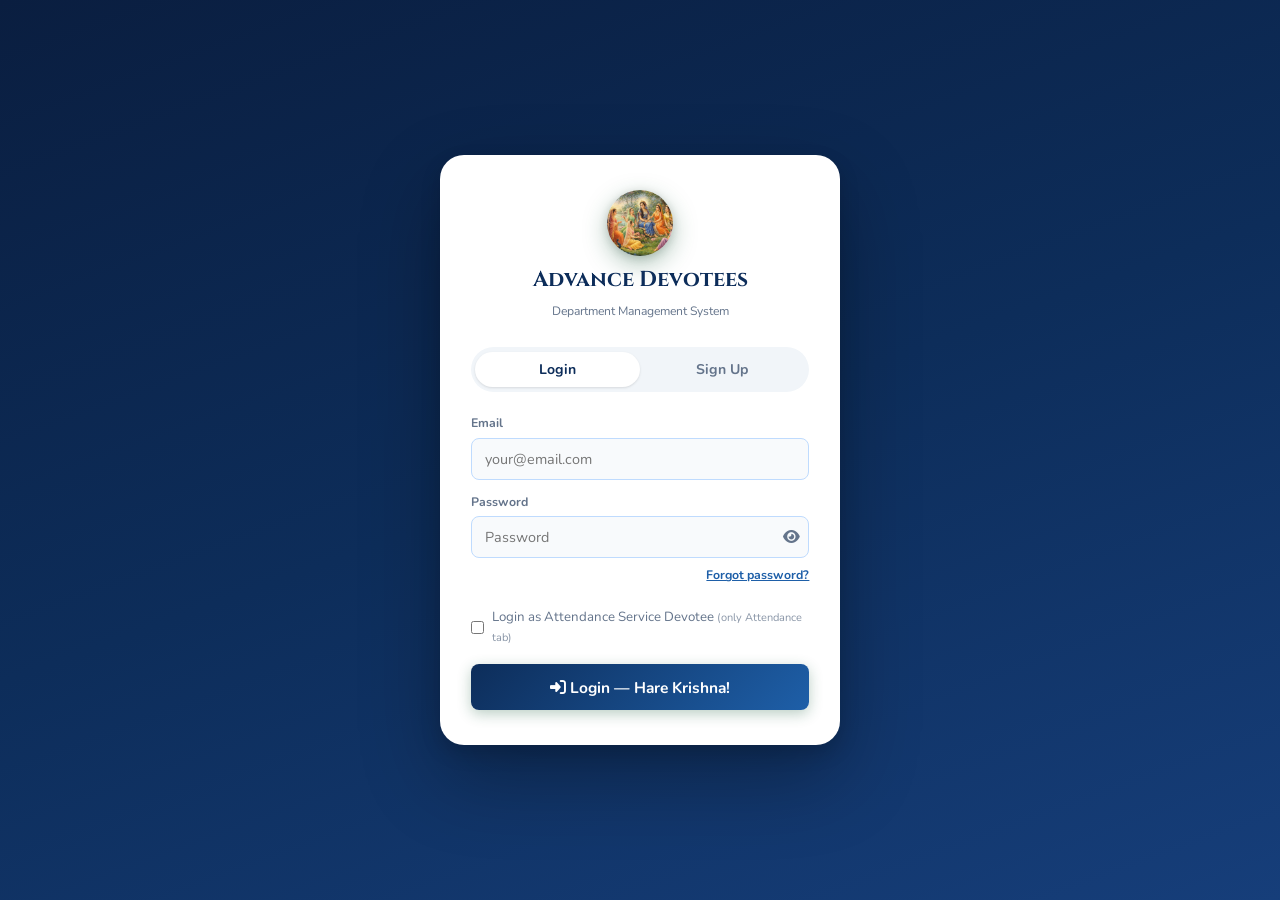
==== commit d15536f5: "clone merge" ====
--- a/index.html
+++ b/index.html
@@ -13,7 +13,7 @@
   <link rel="icon" type="image/png" sizes="192x192" href="icon-192.png">
   <meta name="apple-mobile-web-app-capable" content="yes">
   <meta name="apple-mobile-web-app-status-bar-style" content="black-translucent">
-  <meta name="apple-mobile-web-app-title" content="Advance Devotees">
+  <meta name="apple-mobile-web-app-title" content="Adv Devotees">
   <meta name="theme-color" content="#1a5c3a">
 </head>
 <body>
@@ -77,14 +77,17 @@
         <label>Your Role</label>
         <select id="signup-role">
           <option value="serviceDevotee">Facilitator (Calling &amp; Attendance)</option>
-          <option value="teamAdmin">Department Admin (Department access)</option>
+          <option value="deptCoordinator">Dept Coordinator (Department access)</option>
         </select>
       </div>
       <div class="auth-field" id="signup-team-field">
         <label>Your Department</label>
         <select id="signup-team">
           <option value="">Select Department</option>
-          <option>IGF</option><option>IYF</option><option>ICF_Mtg</option><option>ICF_Prji</option>
+          <option value="ICF_Mtg">ICF_Mtg</option>
+          <option value="ICF_Prji">ICF_Prji</option>
+          <option value="IGF">IGF</option>
+          <option value="IYF">IYF</option>
         </select>
       </div>
       <button type="submit" class="auth-btn"><i class="fas fa-user-plus"></i> Request Account</button>
@@ -105,6 +108,11 @@
       Super Admin will review your request shortly. You'll be able to log in once approved.<br><br>
       If urgent, please contact your coordinator directly.
     </div>
+    <div id="pending-id-box" style="background:#f8fafc;border:1px solid var(--color-border);border-radius:var(--radius-xs);padding:.6rem .75rem;font-size:.74rem;color:var(--text-muted);margin-bottom:.75rem">
+      <div style="font-weight:600;color:#475569;margin-bottom:.25rem"><i class="fas fa-id-badge"></i> Share this with Super Admin if your request doesn't show up:</div>
+      <div style="word-break:break-all"><strong>Email:</strong> <span id="pending-email">—</span></div>
+      <div style="word-break:break-all"><strong>UID:</strong> <code id="pending-uid" style="font-family:monospace;font-size:.7rem">—</code></div>
+    </div>
     <button class="btn btn-secondary" style="width:100%" onclick="doLogout()"><i class="fas fa-sign-out-alt"></i> Logout</button>
   </div>
 </div>
@@ -123,7 +131,7 @@
 </div>
 
 <!-- ══════════ BIRTHDAY POPUP ══════════ -->
-<div id="birthday-popup" class="modal-overlay hidden">
+<div id="birthday-popup" class="modal-overlay modal-centered hidden">
   <div class="modal-box birthday-modal">
     <div class="birthday-header">
       <div class="birthday-icon-wrap"><i class="fas fa-birthday-cake"></i></div>
@@ -132,19 +140,6 @@
     </div>
     <div id="birthday-list" class="birthday-list"></div>
     <button class="btn btn-primary" style="width:100%;margin-top:1rem" onclick="closeBirthdayPopup()">Hare Krishna! Close</button>
-  </div>
-</div>
-
-<!-- ══════════ ANNIVERSARY POPUP ══════════ -->
-<div id="anniversary-popup" class="modal-overlay hidden">
-  <div class="modal-box birthday-modal">
-    <div class="birthday-header">
-      <div class="birthday-icon-wrap" style="background:linear-gradient(135deg,#e91e63,#ff9800)"><i class="fas fa-heart"></i></div>
-      <h2>Anniversaries This Week 💍</h2>
-      <button class="btn-icon close" onclick="closeAnniversaryPopup()"><i class="fas fa-times"></i></button>
-    </div>
-    <div id="anniversary-list" class="birthday-list"></div>
-    <button class="btn btn-primary" style="width:100%;margin-top:1rem" onclick="closeAnniversaryPopup()">Hare Krishna! Close</button>
   </div>
 </div>
 
@@ -223,6 +218,22 @@
       </div>
     </div>
 
+    <!-- Devotee Management group (Import / Export — moved out of the Devotees tab) -->
+    <div class="sidebar-group admin-coordinator-only">
+      <button class="sidebar-group-header" onclick="toggleSidebarGroup(this)">
+        <i class="fas fa-users-cog"></i> <span>Devotee Management</span>
+        <i class="fas fa-chevron-down sidebar-chevron"></i>
+      </button>
+      <div class="sidebar-group-body">
+        <button class="sidebar-item sub" onclick="openImportModal(); closeSidebar();">
+          <i class="fas fa-file-excel"></i> <span>Import from Excel</span>
+        </button>
+        <button class="sidebar-item sub" onclick="exportDevoteeDatabase(); closeSidebar();">
+          <i class="fas fa-database"></i> <span>Export Database</span>
+        </button>
+      </div>
+    </div>
+
     <!-- Reports group -->
     <div class="sidebar-group super-admin-only">
       <button class="sidebar-group-header" onclick="toggleSidebarGroup(this)">
@@ -242,13 +253,26 @@
       </div>
     </div>
 
-    <!-- Standalone shortcut: opens its own card view -->
-    <button class="sidebar-item super-admin-only" onclick="openPersonalMeetings(); closeSidebar();">
-      <i class="fas fa-handshake"></i> <span>Personal Meetings</span>
+    <button class="sidebar-item super-admin-only" onclick="openTeamRenameModal(); closeSidebar();">
+      <i class="fas fa-exchange-alt"></i> <span>Rename Team</span>
     </button>
-    <button class="sidebar-item super-admin-only" onclick="openTeamRenameModal(); closeSidebar();">
-      <i class="fas fa-exchange-alt"></i> <span>Rename Department</span>
-    </button>
+
+    <div class="sidebar-divider"></div>
+
+    <!-- App Storage widget — superAdmin only -->
+    <div class="sidebar-storage super-admin-only" id="sidebar-storage-widget">
+      <div class="sidebar-storage-header">
+        <span><i class="fas fa-database"></i> App Storage</span>
+        <button class="sidebar-storage-refresh" id="storage-refresh-btn"
+                onclick="refreshStorageStats()" title="Recalculate">
+          <i class="fas fa-sync-alt" id="storage-refresh-icon"></i>
+        </button>
+      </div>
+      <div id="sidebar-storage-body" class="sidebar-storage-idle">
+        <i class="fas fa-database" style="opacity:.4"></i>
+        Tap ↺ to calculate
+      </div>
+    </div>
 
     <div class="sidebar-divider"></div>
 
@@ -268,32 +292,21 @@
 <!-- ══════════ TAB NAV ══════════ -->
 <nav class="tab-nav">
   <button class="tab-btn active" data-tab="dashboard" onclick="switchTab('dashboard', this)">
-    <i class="fas fa-home"></i><span>Dashboard</span>
+    <i class="fas fa-home"></i><span>Home</span>
+  </button>
+  <button class="tab-btn" data-tab="calling" onclick="switchTab('calling', this)">
+    <i class="fas fa-phone-alt"></i><span>Calling</span>
+  </button>
+  <button class="tab-btn" data-tab="meetings" onclick="switchTab('meetings', this)">
+    <i class="fas fa-link"></i><span>Connecting</span>
+  </button>
+  <button class="tab-btn" data-tab="attendance" onclick="switchTab('attendance', this)">
+    <i class="fas fa-check-circle"></i><span>Attendance</span>
   </button>
   <button class="tab-btn" data-tab="devotees" onclick="switchTab('devotees', this)">
     <i class="fas fa-users"></i><span>Devotees</span>
   </button>
-  <button class="tab-btn" data-tab="calling" onclick="switchTab('calling', this)">
-    <i class="fas fa-phone-alt"></i><span>Calling</span>
-  </button>
-  <button class="tab-btn" data-tab="attendance" onclick="switchTab('attendance', this)">
-    <i class="fas fa-check-circle"></i><span>Attendance</span>
-  </button>
-  <button class="tab-btn" data-tab="books" onclick="switchTab('books', this)">
-    <i class="fas fa-book-open"></i><span>Books</span>
-  </button>
-  <button class="tab-btn" data-tab="service" onclick="switchTab('service', this)">
-    <i class="fas fa-hands-helping"></i><span>Service</span>
-  </button>
-  <button class="tab-btn" data-tab="registration" onclick="switchTab('registration', this)">
-    <i class="fas fa-id-card-alt"></i><span>Registration</span>
-  </button>
-  <button class="tab-btn" data-tab="donation" onclick="switchTab('donation', this)">
-    <i class="fas fa-hand-holding-heart"></i><span>Donation</span>
-  </button>
-  <button class="tab-btn" data-tab="care" onclick="switchTab('care', this)">
-    <i class="fas fa-heart"></i><span>Care</span>
-  </button>
+  <!-- Care tab removed — sub-tabs moved to Attendance -->
   <button class="tab-btn" data-tab="events" onclick="switchTab('events', this)">
     <i class="fas fa-calendar-star"></i><span>Events</span>
   </button>
@@ -303,10 +316,8 @@
 </nav>
 
 <!-- ══════════ BOTTOM NAV (mobile only) ══════════
-     All tabs in a scrollable strip — 4 visible at a time.
-     Arrow buttons on each side scroll by one "page" (4 tab widths).
-     Active tab auto-scrolls into view via _bnavScrollActive() in ui-core.js.
-     applyRoleUI hides individual .bnav-btn elements by role, same as before. -->
+     All tabs in a scrollable strip. Arrow buttons scroll one "page" at a time.
+     Active tab auto-scrolls into view via _bnavScrollActive() in ui-core.js. -->
 <nav class="bottom-nav">
   <button class="bnav-arrow" id="bnav-prev" onclick="_bnavScroll(-1)" aria-label="Previous tabs">
     <i class="fas fa-chevron-left"></i>
@@ -315,30 +326,19 @@
     <button class="bnav-btn" data-tab="dashboard" onclick="switchTab('dashboard', this)">
       <i class="fas fa-home"></i><span>Home</span>
     </button>
+    <button class="bnav-btn" data-tab="calling" onclick="switchTab('calling', this)">
+      <i class="fas fa-phone-alt"></i><span>Calling</span>
+    </button>
+    <button class="bnav-btn" data-tab="meetings" onclick="switchTab('meetings', this)">
+      <i class="fas fa-link"></i><span>Connect</span>
+    </button>
+    <button class="bnav-btn" data-tab="attendance" onclick="switchTab('attendance', this)">
+      <i class="fas fa-check-circle"></i><span>Attend</span>
+    </button>
     <button class="bnav-btn" data-tab="devotees" onclick="switchTab('devotees', this)">
       <i class="fas fa-users"></i><span>Devotees</span>
     </button>
-    <button class="bnav-btn" data-tab="calling" onclick="switchTab('calling', this)">
-      <i class="fas fa-phone-alt"></i><span>Calling</span>
-    </button>
-    <button class="bnav-btn" data-tab="attendance" onclick="switchTab('attendance', this)">
-      <i class="fas fa-check-circle"></i><span>Attendance</span>
-    </button>
-    <button class="bnav-btn" data-tab="books" onclick="switchTab('books', this)">
-      <i class="fas fa-book-open"></i><span>Books</span>
-    </button>
-    <button class="bnav-btn" data-tab="service" onclick="switchTab('service', this)">
-      <i class="fas fa-hands-helping"></i><span>Service</span>
-    </button>
-    <button class="bnav-btn" data-tab="registration" onclick="switchTab('registration', this)">
-      <i class="fas fa-id-card-alt"></i><span>Reg.</span>
-    </button>
-    <button class="bnav-btn" data-tab="donation" onclick="switchTab('donation', this)">
-      <i class="fas fa-hand-holding-heart"></i><span>Donation</span>
-    </button>
-    <button class="bnav-btn" data-tab="care" onclick="switchTab('care', this)">
-      <i class="fas fa-heart"></i><span>Care</span>
-    </button>
+    <!-- Care tab removed from bottom nav -->
     <button class="bnav-btn" data-tab="events" onclick="switchTab('events', this)">
       <i class="fas fa-calendar-star"></i><span>Events</span>
     </button>
@@ -352,11 +352,6 @@
 </nav>
 
 <!-- ══════════ BREADCRUMB TRAIL ══════════
-     A clickable path "Home › Reports › Attendance Reports › Attendance Sheet"
-     so users always know where they are inside nested screens. Click any
-     segment to jump up the hierarchy. -->
-<nav id="breadcrumb-trail" class="breadcrumb-trail" aria-label="Breadcrumb"></nav>
-
 <!-- ══════════ FILTER RIBBON ══════════
      Single source of truth for context filters across every tab.
      Chip = grey when inactive, brand-green when filter is active.
@@ -382,9 +377,24 @@
 
     <!-- Department chip -->
     <div class="fr-chip-wrap">
+      <div class="fr-chip" id="fr-chip-dept" data-active="false" onclick="_frToggle(event,'dept')">
+        <i class="fas fa-sitemap fr-chip-icon"></i>
+        <span class="fr-chip-label">Dept</span>
+        <span class="fr-chip-value" id="fr-dept-value"></span>
+        <span id="mfb-dept-chip" class="fr-chip-locked" style="display:none"></span>
+        <button class="fr-chip-clear" id="fr-dept-clear" onclick="_frClearDept(event)" title="Clear"><i class="fas fa-times"></i></button>
+        <i class="fas fa-chevron-down fr-chip-caret"></i>
+      </div>
+      <div class="fr-dropdown hidden" id="fr-dropdown-dept">
+        <div class="fr-dropdown-list" id="fr-dropdown-list-dept"></div>
+      </div>
+    </div>
+
+    <!-- Team chip -->
+    <div class="fr-chip-wrap">
       <div class="fr-chip" id="fr-chip-team" data-active="false" onclick="_frToggle(event,'team')">
         <i class="fas fa-users fr-chip-icon"></i>
-        <span class="fr-chip-label">Department</span>
+        <span class="fr-chip-label">Team</span>
         <span class="fr-chip-value" id="fr-team-value"></span>
         <span id="mfb-team-chip" class="fr-chip-locked" style="display:none"></span>
         <button class="fr-chip-clear" id="fr-team-clear" onclick="_frClearTeam(event)" title="Clear"><i class="fas fa-times"></i></button>
@@ -409,118 +419,74 @@
       </div>
     </div>
 
-    <!-- Clear all -->
-    <button class="fr-clear-all" id="fr-clear-all" onclick="_frClearAll()" style="display:none">
-      <i class="fas fa-broom"></i> Clear all
-    </button>
-  </div>
-  <div class="mfb-caption" id="mfb-caption">Showing all teams</div>
+  </div>
 </section>
 
 <!-- ══════════ MAIN CONTENT ══════════ -->
 <main class="main-content">
 
-  <!-- ──────── TAB 0: DASHBOARD (REPORT-ONLY) ──────── -->
-  <section id="tab-dashboard" class="tab-panel active">
-
-    <!-- Compact greeting bar -->
-    <div class="dash-greet">
-      <div class="dash-greet-left">
-        <span class="dash-greet-om">ॐ</span>
-        <div>
-          <div id="home-greeting" class="dash-greet-title">Hare Krishna!</div>
-          <div class="dash-greet-sub" id="dash-greet-sub">Today's snapshot</div>
-        </div>
-      </div>
-      <button class="dash-refresh-btn" onclick="loadDashboard()" title="Refresh">
-        <i class="fas fa-sync-alt"></i>
-      </button>
-    </div>
-
-    <!-- KPI tiles row -->
-    <div class="dash-kpi-row" id="dash-kpi-row">
-      <div class="dash-kpi" data-kpi="attended">
-        <div class="dash-kpi-icon att-icon"><i class="fas fa-check-circle"></i></div>
-        <div class="dash-kpi-body">
-          <div class="dash-kpi-num" id="kpi-attended">—</div>
-          <div class="dash-kpi-label">Attended</div>
-        </div>
-      </div>
-      <div class="dash-kpi" data-kpi="accuracy">
-        <div class="dash-kpi-icon call-icon"><i class="fas fa-phone-alt"></i></div>
-        <div class="dash-kpi-body">
-          <div class="dash-kpi-num" id="kpi-accuracy">—</div>
-          <div class="dash-kpi-label">Calling Accuracy</div>
-        </div>
-      </div>
-      <div class="dash-kpi" data-kpi="books">
-        <div class="dash-kpi-icon book-icon"><i class="fas fa-book-open"></i></div>
-        <div class="dash-kpi-body">
-          <div class="dash-kpi-num" id="kpi-books">—</div>
-          <div class="dash-kpi-label">Books</div>
-        </div>
-      </div>
-      <div class="dash-kpi" data-kpi="service">
-        <div class="dash-kpi-icon service-icon"><i class="fas fa-hands-helping"></i></div>
-        <div class="dash-kpi-body">
-          <div class="dash-kpi-num" id="kpi-service">—</div>
-          <div class="dash-kpi-label">Services</div>
-        </div>
-      </div>
-      <div class="dash-kpi" data-kpi="reg">
-        <div class="dash-kpi-icon reg-icon"><i class="fas fa-id-card-alt"></i></div>
-        <div class="dash-kpi-body">
-          <div class="dash-kpi-num" id="kpi-reg">—</div>
-          <div class="dash-kpi-label">Registrations</div>
-        </div>
-      </div>
-      <div class="dash-kpi" data-kpi="donation">
-        <div class="dash-kpi-icon donation-icon"><i class="fas fa-hand-holding-heart"></i></div>
-        <div class="dash-kpi-body">
-          <div class="dash-kpi-num" id="kpi-donation">—</div>
-          <div class="dash-kpi-label">Donation ₹</div>
-        </div>
-      </div>
-    </div>
-
-    <!-- Coordinator performance grid -->
-    <div class="dash-section-head">
-      <div>
-        <i class="fas fa-clipboard-list"></i> Coordinator Performance
-      </div>
-    </div>
-    <div id="dashboard-content" class="dashboard-wrap">
-      <div class="loading"><i class="fas fa-spinner"></i> Loading…</div>
-    </div>
-
-    <!-- Quick-launch shortcuts (compact) -->
-    <div class="dash-section-head"><i class="fas fa-bolt"></i> Quick Actions</div>
-    <div class="dash-quick-grid">
-      <button class="dash-quick" onclick="navTabView('attendance','live')">
-        <span class="dash-quick-icon att-icon"><i class="fas fa-check-circle"></i></span>
-        <span class="dash-quick-label">Mark Attendance</span>
-      </button>
-      <button class="dash-quick" onclick="navTabView('calling','calls')">
-        <span class="dash-quick-icon call-icon"><i class="fas fa-phone-alt"></i></span>
-        <span class="dash-quick-label">Log Calls</span>
-      </button>
-      <button class="dash-quick entry-action" onclick="navTabView('service','log')">
-        <span class="dash-quick-icon service-icon"><i class="fas fa-hands-helping"></i></span>
-        <span class="dash-quick-label">Add Service</span>
-      </button>
-      <button class="dash-quick entry-action" onclick="navTabView('books','log')">
-        <span class="dash-quick-icon book-icon"><i class="fas fa-book-open"></i></span>
-        <span class="dash-quick-label">Add Books</span>
-      </button>
-      <button class="dash-quick entry-action" onclick="navTabView('registration','log')">
-        <span class="dash-quick-icon reg-icon"><i class="fas fa-id-card-alt"></i></span>
-        <span class="dash-quick-label">Add Registration</span>
-      </button>
-      <button class="dash-quick entry-action" onclick="navTabView('donation','log')">
-        <span class="dash-quick-icon donation-icon"><i class="fas fa-hand-holding-heart"></i></span>
-        <span class="dash-quick-label">Add Donation</span>
-      </button>
-    </div>
+  <!-- ──────── TAB 0: DASHBOARD — Leaderboard Home ──────── -->
+  <section id="tab-dashboard" class="tab-panel active dash">
+
+    <!-- Top-3 Podium Leaderboard (Mon–Sat only) -->
+    <section class="ds-panel" id="home-lb-podium-section">
+      <header class="ds-panel__head">
+        <h2 class="ds-panel__title">
+          <i class="fas fa-trophy"></i> <span id="lb-session-label">This Week</span>
+        </h2>
+        <button class="ds-panel__link" onclick="navTabView('attendance','coordinator')">
+          Full report <i class="fas fa-arrow-right"></i>
+        </button>
+      </header>
+      <div id="lb-total-line" class="lb-total-line">
+        <span id="lb-total-came">—</span> came · <span id="lb-total-calling">—</span> in calling
+      </div>
+      <!-- Podium circles (JS-rendered) -->
+      <div id="lb-podium" class="lb-podium">
+        <div class="ds-skel" style="height:160px;border-radius:12px"></div>
+      </div>
+    </section>
+
+    <!-- Last 4 sessions table (Mon–Sat only) -->
+    <section class="ds-panel" id="home-lb-table-section">
+      <header class="ds-panel__head">
+        <h2 class="ds-panel__title">
+          <i class="fas fa-history"></i> Last 4 Sessions
+        </h2>
+        <button class="ds-panel__link" onclick="navTabView('attendance','coordinator')">
+          Full report <i class="fas fa-arrow-right"></i>
+        </button>
+      </header>
+      <div id="lb-table" class="lb-table-wrap">
+        <div class="ds-skel" style="height:160px;border-radius:8px"></div>
+      </div>
+    </section>
+
+    <!-- Sunday only: full Coordinator Performance (snap card + team table) -->
+    <section class="ds-panel hidden" id="home-coord-section">
+      <header class="ds-panel__head">
+        <h2 class="ds-panel__title">
+          <i class="fas fa-clipboard-list"></i> Today's Performance
+        </h2>
+        <button class="ds-panel__link" onclick="navTabView('attendance','coordinator')">
+          Full report <i class="fas fa-arrow-right"></i>
+        </button>
+      </header>
+      <!-- Session snapshot (ring + 4 stats + calling CTA) -->
+      <div id="home-coord-snap" class="ds-card ds-card--flat" style="margin-bottom:var(--s-3)">
+        <div class="ds-skel" style="height:120px;border-radius:12px"></div>
+      </div>
+      <!-- Team table (Called/Yes/Came/Target/%) -->
+      <div id="home-coord-content" class="ds-card ds-card--flat dashboard-wrap" style="padding:var(--s-3)">
+        <div class="ds-skel-list">
+          <div class="ds-skel ds-skel--row"></div>
+          <div class="ds-skel ds-skel--row"></div>
+          <div class="ds-skel ds-skel--row"></div>
+        </div>
+      </div>
+    </section>
+
+    <div class="dash__ornament" aria-hidden="true">·  ·  ❉  ·  ·</div>
 
   </section>
 
@@ -528,10 +494,6 @@
   <section id="tab-devotees" class="tab-panel">
     <div class="panel-header">
       <h2><i class="fas fa-spa"></i> Devotee Profiles</h2>
-      <div class="panel-actions">
-        <button class="btn btn-secondary" id="btn-import-excel" onclick="openImportModal()"><i class="fas fa-file-excel"></i> Import Excel</button>
-        <button class="btn btn-secondary admin-coordinator-only" onclick="exportDevoteeDatabase()" title="Export team-wise devotee database"><i class="fas fa-database"></i> Export DB</button>
-      </div>
     </div>
     <div class="search-filter-bar">
       <div class="search-box">
@@ -546,6 +508,7 @@
         <option>Most Serious</option>
         <option>New Devotee</option>
         <option>Inactive</option>
+        <option value="connecting">Connecting (met Prabhuji)</option>
       </select>
     </div>
     <div id="devotee-count" class="result-count"></div>
@@ -558,10 +521,10 @@
 
     <div class="att-sub-tabs">
       <button id="calling-calls-btn" class="att-sub-tab active" onclick="switchCallingSubTab(this,'calls')">
-        <i class="fas fa-phone-alt"></i> Calls
+        <i class="fas fa-phone-alt"></i> Your Calling Sewa
       </button>
       <button id="calling-team-btn" class="att-sub-tab" onclick="switchCallingSubTab(this,'team-calling')">
-        <i class="fas fa-users"></i> Team Calling
+        <i class="fas fa-users"></i> Your Team Calling
       </button>
       <button id="calling-reports-btn" class="att-sub-tab" onclick="switchCallingSubTab(this,'reports')">
         <i class="fas fa-chart-bar"></i> Reports
@@ -569,7 +532,21 @@
       <button id="calling-history-btn" class="att-sub-tab" onclick="switchCallingSubTab(this,'history')">
         <i class="fas fa-history"></i> Calling History
       </button>
-    </div>
+      <button id="calling-said-btn" class="att-sub-tab" onclick="switchCallingSubTab(this,'said-coming')">
+        <i class="fas fa-user-times"></i> Said Coming
+      </button>
+      <button id="calling-notcoming-btn" class="att-sub-tab" onclick="switchCallingSubTab(this,'not-coming-present')">
+        <i class="fas fa-user-check"></i> Surprise Present
+      </button>
+    </div>
+
+    <!-- Active subtab name chip -->
+    <div id="calling-active-subtab" style="padding:.35rem 0 .2rem;display:none">
+      <span class="active-subtab-chip"><i class="fas fa-layer-group"></i> <span id="calling-active-subtab-name"></span></span>
+    </div>
+
+    <!-- ── GLOBAL CALLING STATS (visible on all sub-tabs) ── -->
+    <div id="calling-stats" class="calling-stats-row"></div>
 
     <!-- ── CALLING LIST PANEL ── -->
     <div id="calling-panel-list" class="att-sub-panel active">
@@ -603,8 +580,6 @@
           <option value="_none">Not Called</option>
         </select>
       </div>
-      <!-- Stats reflect the current filter (team / caller / search / status) -->
-      <div id="calling-stats" class="calling-stats-row"></div>
       <div id="calling-list" class="calling-table-wrap"></div>
       <div id="calling-submit-bar" class="calling-submit-bar"></div>
     </div>
@@ -620,7 +595,7 @@
     <div id="calling-panel-reports" class="att-sub-panel">
       <div id="reports-cat-calling" class="reports-cat-panel active">
         <div class="sub-tabs">
-          <button class="sub-tab active" onclick="switchCallingRptSub(this,'weekly')"><i class="fas fa-chart-bar"></i> Weekly Report</button>
+          <button class="sub-tab active" onclick="switchCallingRptSub(this,'weekly')"><i class="fas fa-chart-bar"></i> Calling Reports</button>
           <button class="sub-tab" onclick="switchCallingRptSub(this,'submission')"><i class="fas fa-chart-line"></i> Submission Reports</button>
         </div>
         <div id="subtab-calling-weekly" class="sub-panel active">
@@ -656,6 +631,20 @@
       </div>
     </div>
 
+    <!-- ── SAID COMING NOT COME PANEL ── -->
+    <div id="calling-panel-said-coming" class="att-sub-panel">
+      <div id="calling-said-content">
+        <div class="empty-state"><i class="fas fa-user-times"></i><p>Loading…</p></div>
+      </div>
+    </div>
+
+    <!-- ── NOT COMING BUT PRESENT PANEL ── -->
+    <div id="calling-panel-not-coming-present" class="att-sub-panel">
+      <div id="calling-notcoming-content">
+        <div class="empty-state"><i class="fas fa-user-check"></i><p>Loading…</p></div>
+      </div>
+    </div>
+
   </section>
 
   <!-- ──────── TAB 3: ATTENDANCE ──────── -->
@@ -664,9 +653,15 @@
       <button class="att-sub-tab active" onclick="switchAttSubTab(this,'live')">
         <i class="fas fa-check-circle"></i> Live
       </button>
+      <button class="att-sub-tab" onclick="switchAttSubTab(this,'coordinator')">
+        <i class="fas fa-clipboard-list"></i> Coordinator
+      </button>
       <button class="att-sub-tab" onclick="switchAttSubTab(this,'reports')">
         <i class="fas fa-chart-bar"></i> Reports
       </button>
+    </div>
+    <div id="att-active-subtab" style="padding:.35rem 0 .2rem;display:none">
+      <span class="active-subtab-chip"><i class="fas fa-layer-group"></i> <span id="att-active-subtab-name"></span></span>
     </div>
 
     <!-- ── LIVE SESSION PANEL ── -->
@@ -682,6 +677,9 @@
             <i class="fas fa-calendar-alt"></i>
             <span id="session-date-text"></span>
           </span>
+          <button class="btn btn-secondary" onclick="openConnectingPresent()" title="Present devotees connected with seniors">
+            <i class="fas fa-link"></i> Connecting
+          </button>
           <button class="btn btn-secondary admin-coordinator-only" onclick="exportAttendance()">
             <i class="fas fa-file-excel"></i> Export
           </button>
@@ -692,19 +690,19 @@
         <button class="btn btn-secondary admin-coordinator-only" style="padding:.25rem .8rem;font-size:.8rem;margin-left:auto" onclick="unCancelSession()"><i class="fas fa-undo"></i> Restore Class</button>
       </div>
       <div class="attendance-dashboard">
-        <div class="stat-card target-card">
+        <div class="stat-card target-card" style="cursor:pointer" onclick="openAttendanceStatList('confirmed')" title="Click to see names">
           <div class="stat-icon"><i class="fas fa-check-double"></i></div>
           <div class="stat-info"><div class="stat-value" id="stat-confirmed">0</div><div class="stat-label">Total Confirmed</div></div>
         </div>
-        <div class="stat-card present-card">
+        <div class="stat-card present-card" style="cursor:pointer" onclick="openAttendanceStatList('present')" title="Click to see names">
           <div class="stat-icon"><i class="fas fa-user-check"></i></div>
           <div class="stat-info"><div class="stat-value" id="stat-present">0</div><div class="stat-label">Present</div></div>
         </div>
-        <div class="stat-card new-card">
+        <div class="stat-card new-card" style="cursor:pointer" onclick="openAttendanceStatList('new')" title="Click to see names">
           <div class="stat-icon"><i class="fas fa-user-plus"></i></div>
           <div class="stat-info"><div class="stat-value" id="stat-new">0</div><div class="stat-label">New</div></div>
         </div>
-        <div class="stat-card total-card">
+        <div class="stat-card total-card" style="cursor:pointer" onclick="openAttendanceStatList('total')" title="Click to see names">
           <div class="stat-icon"><i class="fas fa-users"></i></div>
           <div class="stat-info"><div class="stat-value" id="stat-total">0</div><div class="stat-label">Total Present</div></div>
         </div>
@@ -716,6 +714,13 @@
         </div>
       </div>
       <div id="attendance-list" class="attendance-grid"></div>
+    </div>
+
+    <!-- ── COORDINATOR PERFORMANCE PANEL ── -->
+    <div id="att-panel-coordinator" class="att-sub-panel">
+      <div id="att-coordinator-content">
+        <div class="loading"><i class="fas fa-spinner"></i> Loading…</div>
+      </div>
     </div>
 
     <!-- ── REPORTS SUB-PANEL (was the standalone Reports tab) ── -->
@@ -739,7 +744,7 @@
           <button class="sub-tab" onclick="switchSubTab(this,'late-comers'); loadLateComersReport()"><i class="fas fa-clock"></i> Late Comers</button>
           <button class="sub-tab" onclick="switchSubTab(this,'newcomers-report')"><i class="fas fa-user-plus"></i> New Comers</button>
           <button class="sub-tab" onclick="switchSubTab(this,'serious-analysis')"><i class="fas fa-star"></i> Serious</button>
-          <button class="sub-tab" onclick="switchSubTab(this,'team-leaderboard')"><i class="fas fa-trophy"></i> Departments</button>
+          <button class="sub-tab" onclick="switchSubTab(this,'team-leaderboard')"><i class="fas fa-trophy"></i> Teams</button>
           <button class="sub-tab" onclick="switchSubTab(this,'trends')"><i class="fas fa-chart-line"></i> Trends</button>
           <button class="sub-tab" onclick="switchSubTab(this,'att-accuracy'); loadAttAccuracyReport()"><i class="fas fa-bullseye"></i> Accuracy</button>
         </div>
@@ -768,60 +773,60 @@
       </div>
     </div>
 
+    <!-- ── CARE SUB-PANELS ── -->
+    <div id="att-panel-care-newcomers"  class="att-sub-panel"><div id="att-care-newcomers-content"></div></div>
+    <div id="att-panel-care-returning"  class="att-sub-panel"><div id="att-care-returning-content"></div></div>
+    <div id="att-panel-repeat-absent"   class="att-sub-panel"><div id="att-repeat-absent-content"></div></div>
+    <!-- Merged Absent panel — filter buttons rendered by loadCareAbsentTab() -->
+    <div id="att-panel-care-absent"     class="att-sub-panel"><div id="att-care-absent-merged-content"></div></div>
+
   </section>
 
-  <!-- ──────── TABS 4-7: ACTIVITY TABS (Books / Service / Registration / Donation) ────────
-       Each panel is built dynamically by ui-activities.js when first opened.
-       Structure inside each: [Log Entry sub-tab] | [Reports sub-tab]. -->
-  <section id="tab-books"        class="tab-panel"></section>
-  <section id="tab-service"      class="tab-panel"></section>
-  <section id="tab-registration" class="tab-panel"></section>
-  <section id="tab-donation"     class="tab-panel"></section>
-
-  <!-- ──────── TAB 5: CARE ──────── -->
-  <section id="tab-care" class="tab-panel">
-    <div class="panel-header">
-      <h2><i class="fas fa-heart"></i> Devotee Care</h2>
-      <button class="btn btn-secondary" onclick="loadCareData()"><i class="fas fa-sync"></i> Refresh</button>
-    </div>
-    <div class="care-grid">
-      <div class="care-card care-clickable" onclick="openCareDetail('absentWeek')">
-        <div class="care-card-header">
-          <i class="fas fa-user-clock"></i>
-          <div><h3>Absent This Week</h3><p>Regular attendees who missed this week</p></div>
-          <span class="care-badge" id="absent-week-count">0</span>
-        </div>
-      </div>
-      <div class="care-card warn-card care-clickable" onclick="openCareDetail('absent2Weeks')">
-        <div class="care-card-header">
-          <i class="fas fa-exclamation-triangle"></i>
-          <div><h3>Absent 2+ Weeks</h3><p>Missing for 2 consecutive weeks</p></div>
-          <span class="care-badge badge-warn" id="absent-2weeks-count">0</span>
-        </div>
-      </div>
-      <div class="care-card success-card care-clickable" onclick="openCareDetail('newcomers')">
-        <div class="care-card-header">
-          <i class="fas fa-seedling"></i>
-          <div><h3>Returning Newcomers</h3><p>Were new last week and came again!</p></div>
-          <span class="care-badge badge-success" id="newcomers-count">0</span>
-        </div>
-      </div>
-      <div class="care-card danger-card care-clickable" onclick="openCareDetail('inactive')">
-        <div class="care-card-header">
-          <i class="fas fa-flag"></i>
-          <div><h3>Inactivity Alerts</h3><p>Haven't attended in 3+ consecutive weeks</p></div>
-          <span class="care-badge badge-danger" id="inactive-count">0</span>
-        </div>
-      </div>
-      <div class="care-card warn-card care-clickable" onclick="openCareDetail('saidComing')">
-        <div class="care-card-header">
-          <i class="fas fa-user-times"></i>
-          <div><h3>Said Coming — Didn't Come</h3><p>Confirmed on call but absent on session</p></div>
-          <span class="care-badge badge-warn" id="said-coming-count">0</span>
-        </div>
-      </div>
+  <!-- ──────── TAB: MEETINGS ──────── -->
+  <!-- Sub-tabs (Overdue / Scheduled / Completed / Recently Met) live in the
+       top-nav dropdown via TAB_VIEWS.meetings — no inline pill row here. -->
+  <section id="tab-meetings" class="tab-panel meet">
+    <header class="meet__head">
+      <div>
+        <span class="active-subtab-chip" id="meet-active-label">Overdue</span>
+      </div>
+      <button class="ds-btn" onclick="openScheduleMeetingForm()">
+        <i class="fas fa-calendar-plus"></i> Schedule Meeting
+      </button>
+    </header>
+
+    <!-- Status filter chips — shared across sub-tabs -->
+    <div class="ds-row ds-row--tight ds-row--wrap meet__chip-row" id="meet-status-chips">
+      <button class="ds-chip ds-chip--active" data-status="all"          onclick="setMeetStatusFilter('all')">All <span class="ds-chip__count" data-count="all">0</span></button>
+      <button class="ds-chip"                 data-status="Most Serious" onclick="setMeetStatusFilter('Most Serious')">Most Serious <span class="ds-chip__count" data-count="Most Serious">0</span></button>
+      <button class="ds-chip"                 data-status="Serious"      onclick="setMeetStatusFilter('Serious')">Serious <span class="ds-chip__count" data-count="Serious">0</span></button>
+      <button class="ds-chip"                 data-status="ETS"          onclick="setMeetStatusFilter('ETS')">ETS <span class="ds-chip__count" data-count="ETS">0</span></button>
+      <button class="ds-chip"                 data-status="New Devotee"  onclick="setMeetStatusFilter('New Devotee')">New <span class="ds-chip__count" data-count="New Devotee">0</span></button>
+      <button class="ds-chip"                 data-status="Inactive"     onclick="setMeetStatusFilter('Inactive')">Inactive <span class="ds-chip__count" data-count="Inactive">0</span></button>
+    </div>
+
+    <!-- Sub-panels (only one visible at a time via _meetActiveSubTab) -->
+    <div id="meet-panel-overdue"   class="meet-sub-panel">
+      <div class="loading"><i class="fas fa-spinner"></i> Loading…</div>
+    </div>
+    <div id="meet-panel-scheduled" class="meet-sub-panel hidden">
+      <div class="loading"><i class="fas fa-spinner"></i> Loading…</div>
+    </div>
+    <div id="meet-panel-completed" class="meet-sub-panel hidden">
+      <div class="loading"><i class="fas fa-spinner"></i> Loading…</div>
+    </div>
+    <div id="meet-panel-recent"    class="meet-sub-panel hidden">
+      <div class="loading"><i class="fas fa-spinner"></i> Loading…</div>
+    </div>
+    <div id="meet-panel-ptm"       class="meet-sub-panel hidden">
+      <div class="loading"><i class="fas fa-spinner"></i> Loading…</div>
+    </div>
+    <div id="meet-panel-my-log"    class="meet-sub-panel hidden">
+      <div class="loading"><i class="fas fa-spinner"></i> Loading…</div>
     </div>
   </section>
+
+  <!-- Care tab removed — sub-tabs moved into Attendance tab -->
 
   <!-- ──────── TAB 6: EVENTS ──────── -->
   <section id="tab-events" class="tab-panel">
@@ -922,6 +927,9 @@
 
     <!-- Profile Hero -->
     <div id="profile-view-hero"></div>
+    <!-- Hidden file input for direct photo upload from view modal -->
+    <input type="file" id="pv-photo-input" accept="image/*" style="display:none"
+           onchange="handleProfileViewPhotoSelect(event)">
 
     <!-- Same tab bar as Add New Devotee -->
     <div class="profile-sec-tabs">
@@ -929,7 +937,7 @@
         <i class="fas fa-user"></i><span>Identity</span>
       </button>
       <button class="psec-tab psec-team" onclick="switchProfileViewTab('team',this)">
-        <i class="fas fa-users"></i><span>Department</span>
+        <i class="fas fa-users"></i><span>Team</span>
       </button>
       <button class="psec-tab psec-professional" onclick="switchProfileViewTab('professional',this)">
         <i class="fas fa-briefcase"></i><span>Professional</span>
@@ -976,7 +984,7 @@
         <i class="fas fa-user"></i><span>Identity</span>
       </button>
       <button class="psec-tab psec-team" onclick="switchProfileTab('team',this)">
-        <i class="fas fa-users"></i><span>Department</span>
+        <i class="fas fa-users"></i><span>Team</span>
       </button>
       <button class="psec-tab psec-professional" onclick="switchProfileTab('professional',this)">
         <i class="fas fa-briefcase"></i><span>Professional</span>
@@ -999,6 +1007,31 @@
           <span class="psec-note">Name, contact, and location details</span>
         </div>
         <div class="form-grid">
+          <!-- Profile photo upload -->
+          <div class="form-group full">
+            <label>Profile Photo <span class="field-hint">(optional · max 300 KB)</span></label>
+            <div style="display:flex;align-items:center;gap:1rem">
+              <div class="dev-pic-upload" id="f-photo-preview"
+                   onclick="document.getElementById('f-photo-input').click()"
+                   title="Click to upload photo" style="cursor:pointer">
+                <img id="f-photo-img" src="" alt="" style="display:none;width:100%;height:100%;object-fit:cover;border-radius:50%">
+                <span id="f-photo-initials" style="font-size:1.2rem;font-weight:700;color:#fff"></span>
+              </div>
+              <div>
+                <button type="button" class="btn btn-secondary btn-sm"
+                        onclick="document.getElementById('f-photo-input').click()">
+                  <i class="fas fa-camera"></i> Upload
+                </button>
+                <button type="button" class="btn btn-secondary btn-sm" id="f-remove-photo-btn"
+                        onclick="removeDevoteePhoto()" style="margin-left:.4rem;display:none">
+                  <i class="fas fa-trash"></i>
+                </button>
+                <input type="file" id="f-photo-input" accept="image/*" style="display:none"
+                       onchange="handleDevoteePhotoSelect(event)">
+                <p style="font-size:.72rem;color:var(--text-muted);margin:.3rem 0 0">JPG, PNG, WebP</p>
+              </div>
+            </div>
+          </div>
           <div class="form-group full">
             <label>Full Name <span class="req">*</span></label>
             <input type="text" id="f-name" placeholder="Enter full name">
@@ -1008,7 +1041,16 @@
             <input type="date" id="f-dob">
           </div>
           <div class="form-group">
-            <label>Date of Anniversary <span class="field-hint">(optional)</span></label>
+            <label>Gender</label>
+            <select id="f-gender" onchange="_onGenderChange(this.value)">
+              <option value="">Not specified</option>
+              <option value="Male">Male</option>
+              <option value="Female">Female</option>
+              <option value="Other">Other</option>
+            </select>
+          </div>
+          <div class="form-group">
+            <label>Marriage Anniversary <span class="field-hint">(optional)</span></label>
             <input type="date" id="f-anniversary">
           </div>
           <div class="form-group">
@@ -1100,7 +1142,7 @@
                 <select id="f-kanthi"><option value="0">No</option><option value="1">Yes</option></select>
               </div>
               <div class="attire-item">
-                <span class="attire-label">Gopi Dress</span>
+                <span class="attire-label">Vaishnav Dress</span>
                 <select id="f-gopi"><option value="0">No</option><option value="1">Yes</option></select>
               </div>
             </div>
@@ -1166,23 +1208,22 @@
         </div>
       </div>
 
-      <!-- ── Panel 5: Department Management ── -->
+      <!-- ── Panel 5: Team Management ── -->
       <div class="psec-panel" id="psec-team">
         <div class="psec-panel-header psec-team">
-          <i class="fas fa-users"></i> Department Management
-          <span class="psec-note">Department assignment and connections</span>
+          <i class="fas fa-users"></i> Team Management
+          <span class="psec-note">Team assignment and connections</span>
         </div>
         <div class="form-grid">
           <div class="form-group">
             <label>Department</label>
-            <select id="f-team">
+            <select id="f-team" onchange="_onTeamChange(this.value)">
               <option value="">Select Department</option>
-              <option>IGF</option><option>IYF</option><option>ICF_Mtg</option><option>ICF_Prji</option>
+              <option value="ICF_Mtg">ICF_Mtg</option>
+              <option value="ICF_Prji">ICF_Prji</option>
+              <option value="IGF">IGF</option>
+              <option value="IYF">IYF</option>
             </select>
-          </div>
-          <div class="form-group">
-            <label>Team <span class="field-hint">(sub-team within department)</span></label>
-            <input type="text" id="f-sub-team" placeholder="Enter team name…" autocomplete="off">
           </div>
           <div class="form-group">
             <label>Devotee Status</label>
@@ -1365,7 +1406,7 @@
               <th style="padding:.35rem .5rem;text-align:center;width:36px">✓</th>
               <th style="padding:.35rem .5rem;text-align:left">Name</th>
               <th style="padding:.35rem .5rem;text-align:left">Mobile</th>
-              <th style="padding:.35rem .5rem;text-align:left">Current Department</th>
+              <th style="padding:.35rem .5rem;text-align:left">Current Team</th>
             </tr></thead>
             <tbody id="import-preview-body"></tbody>
           </table>
@@ -1421,11 +1462,11 @@
 </div>
 
 
-<!-- Department Change History Modal -->
+<!-- Team Change History Modal -->
 <div id="team-history-modal" class="modal-overlay hidden">
   <div class="modal-box">
     <div class="modal-header">
-      <h2><i class="fas fa-pencil-alt"></i> Department Change History — <span id="team-history-name"></span></h2>
+      <h2><i class="fas fa-pencil-alt"></i> Team Change History — <span id="team-history-name"></span></h2>
       <button class="btn-icon close" onclick="closeModal('team-history-modal')"><i class="fas fa-times"></i></button>
     </div>
     <div id="team-history-content" style="padding:1rem;max-height:60vh;overflow-y:auto"></div>
@@ -1469,44 +1510,39 @@
   </div>
 </div>
 
-<!-- Department Rename Modal -->
+<!-- Team Rename Modal -->
 <div id="team-rename-modal" class="modal-overlay hidden">
   <div class="modal-box" style="max-width:440px">
     <div class="modal-header">
-      <h2><i class="fas fa-exchange-alt"></i> Rename Department</h2>
+      <h2><i class="fas fa-exchange-alt"></i> Rename Team</h2>
       <button class="btn-icon close" onclick="closeModal('team-rename-modal')"><i class="fas fa-times"></i></button>
     </div>
     <div style="padding:1.25rem">
-      <p style="font-size:.86rem;color:var(--text-muted);margin-bottom:1rem">Renames a department everywhere — devotees, calling records, attendance, activities, and all reports. This cannot be undone.</p>
+      <p style="font-size:.86rem;color:var(--text-muted);margin-bottom:1rem">Renames a team everywhere — devotees, calling records, attendance, activities, and all reports. This cannot be undone.</p>
       <div class="form-group">
-        <label>Current Department Name</label>
+        <label>Current Team Name</label>
         <select id="rename-team-from" class="filter-select" style="width:100%">
-          <option value="">— Select department to rename —</option>
-          <option>IGF</option><option>IYF</option><option>ICF_Mtg</option><option>ICF_Prji</option>
+          <option value="">— Select team to rename —</option>
+          <optgroup label="ICF_Prji">
+            <option>Vasudeva</option><option>Sankarshan</option><option>Pradyumna</option>
+            <option>Anirudha</option><option>Panchaal</option><option>Other ICF_Prji</option>
+          </optgroup>
+          <optgroup label="ICF_Mtg">
+            <option>Rohini</option><option>Rukmini</option><option>Kalindi</option>
+            <option>Satyabhama</option><option>Jamvanti</option><option>Lakshmana</option>
+            <option>Kaushal</option><option>Bhadra</option><option>Panchaali</option><option>Other ICF_Mtg</option>
+          </optgroup>
         </select>
       </div>
       <div class="form-group" style="margin-top:.75rem">
-        <label>New Department Name</label>
+        <label>New Team Name</label>
         <input type="text" id="rename-team-to" class="filter-select" style="width:100%" placeholder="Enter new name…" autocomplete="off">
       </div>
       <div id="rename-team-result" style="margin-top:.75rem;font-size:.84rem"></div>
     </div>
     <div class="modal-footer" style="padding:.75rem 1.25rem;display:flex;justify-content:flex-end;gap:.5rem;border-top:1px solid var(--color-border)">
       <button class="btn btn-ghost" onclick="closeModal('team-rename-modal')">Cancel</button>
-      <button class="btn btn-danger" onclick="doTeamRename()"><i class="fas fa-exchange-alt"></i> Rename Department</button>
-    </div>
-  </div>
-</div>
-
-<!-- Admin Panel Modal -->
-<div id="admin-panel-modal" class="modal-overlay hidden">
-  <div class="modal-box large">
-    <div class="modal-header">
-      <h2><i class="fas fa-cog"></i> Admin Panel – User Management</h2>
-      <button class="btn-icon close" onclick="closeModal('admin-panel-modal')"><i class="fas fa-times"></i></button>
-    </div>
-    <div id="admin-users-list" style="max-height:65vh;overflow-y:auto">
-      <div class="loading"><i class="fas fa-spinner"></i> Loading users…</div>
+      <button class="btn btn-danger" onclick="doTeamRename()"><i class="fas fa-exchange-alt"></i> Rename Team</button>
     </div>
   </div>
 </div>
@@ -1627,9 +1663,16 @@
           <option value="cancelled">Cancelled</option>
         </select>
       </div>
-      <div style="margin-bottom:.5rem">
+      <div style="margin-bottom:.75rem">
         <label style="display:block;font-size:.83rem;font-weight:600;margin-bottom:.3rem">Notes</label>
         <textarea id="meeting-notes" rows="3" style="width:100%;padding:.42rem .55rem;border:1px solid var(--color-border);border-radius:var(--radius-xs);font-size:.9rem;resize:vertical" placeholder="Outcome, key points discussed…"></textarea>
+      </div>
+      <div class="meet-remarks-wrap" style="margin-bottom:.5rem">
+        <label for="meeting-authority-remarks" style="display:block;font-size:.83rem;font-weight:600;margin-bottom:.3rem">
+          <i class="fas fa-feather-alt" style="color:#a16207;margin-right:.25rem"></i> Authority Remarks
+          <span style="font-weight:400;font-size:.72rem;color:var(--text-muted);margin-left:.25rem">(senior Prabhuji's guidance / minutes of meeting)</span>
+        </label>
+        <textarea id="meeting-authority-remarks" rows="3" style="width:100%;padding:.42rem .55rem;border:1px solid var(--color-border);border-radius:var(--radius-xs);font-size:.9rem;resize:vertical;background:#fffbeb" placeholder="Guidance, instructions, or remarks from the senior Prabhuji…"></textarea>
       </div>
     </div>
     <div class="modal-footer" style="padding:.75rem 1.25rem;display:flex;justify-content:space-between;gap:.5rem;border-top:1px solid var(--color-border)">
@@ -1705,12 +1748,13 @@
 </div>
 
 <!-- Calling History Modal -->
-<div id="calling-history-modal" class="modal-overlay hidden">
+<div id="calling-history-modal" class="modal-overlay modal-centered hidden">
   <div class="modal-box small">
     <div class="modal-header">
       <h2 id="calling-history-name"><i class="fas fa-history"></i> Calling History</h2>
       <button class="btn-icon close" onclick="closeModal('calling-history-modal')"><i class="fas fa-times"></i></button>
     </div>
+    <!-- Direct call/WA buttons populated by openCallingHistory() -->
     <div id="calling-history-content" style="padding:1rem 1.25rem 1.25rem"></div>
   </div>
 </div>
@@ -1749,14 +1793,14 @@
         </div>
       </div>
 
-      <!-- Option 2: Clear by Department + Date -->
+      <!-- Option 2: Clear by Team + Date -->
       <div class="clear-option-card">
-        <div class="clear-option-title"><i class="fas fa-users"></i> Clear Data for a Department on a Date</div>
-        <p class="clear-option-desc">Removes attendance records for one department on a specific Sunday.</p>
+        <div class="clear-option-title"><i class="fas fa-users"></i> Clear Data for a Team on a Date</div>
+        <p class="clear-option-desc">Removes attendance records for one team on a specific Sunday.</p>
         <div style="display:flex;gap:.5rem;align-items:center;flex-wrap:wrap;margin-top:.5rem">
           <input type="date" id="clear-team-date-input" class="filter-select" style="flex:1;min-width:130px">
           <select id="clear-team-select" class="filter-select" style="flex:1;min-width:130px">
-            <option value="">-- Select Department --</option>
+            <option value="">-- Select Team --</option>
           </select>
           <button class="btn btn-danger" onclick="clearDataForTeamDate()"><i class="fas fa-trash"></i> Clear</button>
         </div>
@@ -1777,6 +1821,18 @@
 </div>
 
 
+<!-- Devotee Meeting History Modal (WhatsApp call-info style) -->
+<div id="devotee-meeting-history-modal" class="modal-overlay modal-centered hidden">
+  <div class="modal-box">
+    <div class="modal-header">
+      <h2><i class="fas fa-history"></i> <span id="dmh-name">Meeting History</span></h2>
+      <button class="btn-icon close" onclick="closeModal('devotee-meeting-history-modal')"><i class="fas fa-times"></i></button>
+    </div>
+    <div id="dmh-sub" class="dmh-sub"></div>
+    <div id="dmh-body" class="dmh-body"></div>
+  </div>
+</div>
+
 <!-- Edit Profile Modal -->
 <div id="edit-profile-modal" class="modal-overlay hidden">
   <div class="modal-box small">
@@ -1787,7 +1843,9 @@
     <div style="padding:1.25rem">
       <!-- Profile picture section -->
       <div style="display:flex;flex-direction:column;align-items:center;gap:.75rem;margin-bottom:1.25rem">
-        <div class="profile-pic-preview" id="profile-pic-preview">
+        <div class="profile-pic-preview" id="profile-pic-preview"
+             onclick="document.getElementById('profile-pic-input').click()"
+             style="cursor:pointer" title="Click to change photo">
           <img id="profile-pic-img" src="" alt="" style="display:none;width:100%;height:100%;object-fit:cover;border-radius:50%">
           <span id="profile-pic-initials" style="font-size:2.2rem;font-weight:700;color:#fff"></span>
         </div>
@@ -1799,7 +1857,7 @@
             <i class="fas fa-trash"></i> Remove
           </button>
           <input type="file" id="profile-pic-input" accept="image/*" style="display:none" onchange="handleProfilePicSelect(event)">
-          <p style="font-size:.75rem;color:var(--text-muted);margin:.35rem 0 0">Max 50 KB · JPG, PNG, WebP</p>
+          <p style="font-size:.75rem;color:var(--text-muted);margin:.35rem 0 0">Max 300 KB · JPG, PNG, WebP</p>
         </div>
       </div>
       <!-- Name field -->
@@ -1807,15 +1865,32 @@
         <label for="edit-profile-name">Display Name</label>
         <input type="text" id="edit-profile-name" class="form-control" placeholder="Your name" maxlength="60">
       </div>
-      <!-- Department field -->
+      <!-- Team field -->
       <div class="form-group" id="edit-profile-team-group">
-        <label>Department</label>
+        <label>Team</label>
         <select id="edit-profile-team" class="form-control">
-          <option value="">No Department</option>
-          <option>IGF</option><option>IYF</option><option>ICF_Mtg</option><option>ICF_Prji</option>
+          <option value="">No Team</option>
+          <optgroup label="ICF_Prji">
+            <option>Vasudeva</option><option>Sankarshan</option><option>Pradyumna</option>
+            <option>Anirudha</option><option>Panchaal</option><option>Other ICF_Prji</option>
+          </optgroup>
+          <optgroup label="ICF_Mtg">
+            <option>Rohini</option><option>Rukmini</option><option>Kalindi</option>
+            <option>Satyabhama</option><option>Jamvanti</option><option>Lakshmana</option>
+            <option>Kaushal</option><option>Bhadra</option><option>Panchaali</option><option>Other ICF_Mtg</option>
+          </optgroup>
         </select>
         <div id="edit-profile-team-readonly" class="form-control" style="display:none;background:var(--accent-light);color:var(--text-muted);cursor:default"></div>
-        <p id="edit-profile-team-note" style="font-size:.72rem;color:var(--text-muted);margin-top:.25rem;display:none">Contact Super Admin to change your department.</p>
+        <p id="edit-profile-team-note" style="font-size:.72rem;color:var(--text-muted);margin-top:.25rem;display:none">Contact Super Admin to change your team.</p>
+      </div>
+      <!-- Department field -->
+      <div class="form-group" id="edit-profile-dept-group">
+        <label>Department <span class="field-hint">(for Dept Admin)</span></label>
+        <select id="edit-profile-dept" class="form-control">
+          <option value="">No Department</option>
+          <option value="ICF_Prji">ICF_Prji</option>
+          <option value="ICF_Mtg">ICF_Mtg</option>
+        </select>
       </div>
       <!-- Position field -->
       <div class="form-group">
@@ -1855,14 +1930,22 @@
       </button>
       <hr style="margin:.25rem 0">
       <button class="btn btn-secondary" style="justify-content:flex-start;gap:.6rem" onclick="doMgmtAction('team')">
-        <i class="fas fa-users" style="color:#388e3c;width:1.1rem"></i> Change Department
+        <i class="fas fa-users" style="color:#388e3c;width:1.1rem"></i> Change Team
       </button>
       <div id="mgmt-team-picker" style="display:none;flex-direction:column;gap:.4rem">
         <select id="mgmt-new-team" class="form-control">
-          <option value="">Select Department…</option>
-          <option>IGF</option><option>IYF</option><option>ICF_Mtg</option><option>ICF_Prji</option>
+          <option value="">Select Team…</option>
+          <optgroup label="ICF_Prji">
+            <option>Vasudeva</option><option>Sankarshan</option><option>Pradyumna</option>
+            <option>Anirudha</option><option>Panchaal</option><option>Other ICF_Prji</option>
+          </optgroup>
+          <optgroup label="ICF_Mtg">
+            <option>Rohini</option><option>Rukmini</option><option>Kalindi</option>
+            <option>Satyabhama</option><option>Jamvanti</option><option>Lakshmana</option>
+            <option>Kaushal</option><option>Bhadra</option><option>Panchaali</option><option>Other ICF_Mtg</option>
+          </optgroup>
         </select>
-        <button class="btn btn-primary" onclick="doMgmtAction('team_confirm')"><i class="fas fa-check"></i> Confirm Department Change</button>
+        <button class="btn btn-primary" onclick="doMgmtAction('team_confirm')"><i class="fas fa-check"></i> Confirm Team Change</button>
       </div>
     </div>
   </div>
@@ -1907,7 +1990,7 @@
         <select id="bulk-action-type" onchange="_onBulkActionTypeChange()">
           <option value="">— Select action —</option>
           <option value="callingby">Assign Calling By</option>
-          <option value="team">Change Department</option>
+          <option value="team">Change Team</option>
           <option value="online">Shift to Online Class</option>
           <option value="festival">Shift to Festival Calling</option>
           <option value="not_interested">Mark Not Interested</option>
@@ -1915,16 +1998,24 @@
         </select>
       </div>
       <div class="form-group" id="bulk-team-wrap" style="display:none">
-        <label>New Department</label>
+        <label>New Team</label>
         <select id="bulk-team">
-          <option value="">— Select Department —</option>
-          <option>IGF</option><option>IYF</option><option>ICF_Mtg</option><option>ICF_Prji</option>
+          <option value="">— Select team —</option>
+          <optgroup label="ICF_Prji">
+            <option>Vasudeva</option><option>Sankarshan</option><option>Pradyumna</option>
+            <option>Anirudha</option><option>Panchaal</option><option>Other ICF_Prji</option>
+          </optgroup>
+          <optgroup label="ICF_Mtg">
+            <option>Rohini</option><option>Rukmini</option><option>Kalindi</option>
+            <option>Satyabhama</option><option>Jamvanti</option><option>Lakshmana</option>
+            <option>Kaushal</option><option>Bhadra</option><option>Panchaali</option><option>Other ICF_Mtg</option>
+          </optgroup>
         </select>
       </div>
       <div class="form-group" id="bulk-callingby-wrap" style="display:none">
         <label>New Calling By</label>
         <select id="bulk-callingby"><option value="">— Loading —</option></select>
-        <span class="field-hint">All eligible callers across departments</span>
+        <span class="field-hint">All eligible callers across teams</span>
       </div>
       <div id="bulk-confirm-msg" style="display:none;background:var(--warning-light);color:var(--warning);padding:.55rem .75rem;border-radius:8px;font-size:.82rem"></div>
       <div class="form-actions">
@@ -1946,8 +2037,8 @@
     <input type="hidden" id="cb-devotee-team">
     <div style="padding:1.25rem;display:flex;flex-direction:column;gap:.85rem">
       <div style="font-size:.8rem;color:var(--text-muted);background:var(--bg-subtle);padding:.55rem .75rem;border-radius:8px">
-        <i class="fas fa-users"></i> Department: <strong id="cb-team-display">—</strong>
-        <div style="font-size:.72rem;margin-top:.2rem">Only users assigned to this department are shown. Profile decides department &amp; position.</div>
+        <i class="fas fa-users"></i> Team: <strong id="cb-team-display">—</strong>
+        <div style="font-size:.72rem;margin-top:.2rem">Only users assigned to this team are shown. Profile decides team &amp; position.</div>
       </div>
       <div class="form-group">
         <label>New Calling By</label>
@@ -1988,6 +2079,16 @@
           <option value="regular">Regular — weekly Sunday class</option>
           <option value="festival">Festival — includes festival-only devotees</option>
         </select>
+      </div>
+      <div class="form-group">
+        <label class="sc-toggle-row">
+          <span><i class="fas fa-door-open"></i> Calling Window Open</span>
+          <span class="sc-switch">
+            <input type="checkbox" id="sc-calling-window">
+            <span class="sc-switch-track"><span class="sc-switch-knob"></span></span>
+          </span>
+        </label>
+        <span class="field-hint">When ON, callers can submit calling &amp; see the calling button on Home. Turn OFF to close the window.</span>
       </div>
       <div class="form-grid" style="gap:.75rem">
         <div class="form-group">
@@ -2118,48 +2219,136 @@
 
 <!-- User Action Modal (click user in User Mgmt) -->
 <div id="user-action-modal" class="modal-overlay hidden">
-  <div class="modal-box small">
-    <div class="modal-header">
-      <h2><i class="fas fa-user-cog"></i> <span id="ua-user-name">User</span></h2>
-      <button class="btn-icon close" onclick="closeModal('user-action-modal')"><i class="fas fa-times"></i></button>
-    </div>
+  <div class="modal-box ua">
+    <header class="ua__head">
+      <div class="ua__head-id">
+        <div class="ua__avatar" id="ua-avatar">U</div>
+        <div>
+          <h2 class="ua__name" id="ua-user-name">User</h2>
+          <p class="ua__email ds-text-xs ds-text-dim" id="ua-user-email"></p>
+        </div>
+      </div>
+      <button class="ua__close" onclick="closeModal('user-action-modal')" aria-label="Close">
+        <i class="fas fa-times"></i>
+      </button>
+    </header>
+
     <input type="hidden" id="ua-user-id">
-    <div style="padding:1.25rem;display:flex;flex-direction:column;gap:.75rem">
-      <div class="form-group">
-        <label><i class="fas fa-user-tag"></i> App Role <span style="font-size:.75rem;font-weight:400;color:var(--text-muted)">(controls what tabs they can access)</span></label>
-        <select id="ua-role">
-          <option value="serviceDevotee">Caller / Facilitator</option>
-          <option value="teamAdmin">Department Coordinator</option>
-          <option value="superAdmin">Super Admin</option>
-        </select>
-      </div>
-      <div class="form-group">
-        <label><i class="fas fa-users"></i> Department</label>
-        <select id="ua-team">
-          <option value="">No Department</option>
-          <option>IGF</option><option>IYF</option><option>ICF_Mtg</option><option>ICF_Prji</option>
-          <option>Rangadevi</option><option>Sudevi</option><option>Tungavidya</option><option>Vishakha</option>
-        </select>
-      </div>
-      <div class="form-group">
-        <label><i class="fas fa-briefcase"></i> Custom Title <span style="font-size:.75rem;font-weight:400;color:var(--text-muted)">(shown on their header badge)</span></label>
-        <input type="text" id="ua-position" placeholder="e.g. Head Caller, Zone Leader, Shiksha Coordinator…">
-      </div>
-      <div style="display:flex;align-items:center;justify-content:space-between;padding:.6rem .75rem;background:var(--brand-subtle);border:1px solid var(--border);border-radius:var(--radius);gap:.75rem">
-        <div>
-          <div style="font-weight:700;font-size:.85rem;color:var(--brand)"><i class="fas fa-hands-helping"></i> Attendance Seva</div>
-          <div style="font-size:.75rem;color:var(--text-muted);margin-top:.15rem">Can mark live attendance for ALL departments</div>
-        </div>
-        <label class="toggle-switch" style="margin:0" title="Grant live attendance access for all teams">
-          <input type="checkbox" id="ua-att-seva">
-          <span class="toggle-slider"></span>
-        </label>
-      </div>
-      <div class="form-actions">
-        <button type="button" class="btn btn-danger" onclick="doRemoveUser()"><i class="fas fa-trash"></i> Remove User</button>
-        <button type="button" class="btn btn-primary" onclick="doSaveUserAction()"><i class="fas fa-save"></i> Save Changes</button>
-      </div>
-    </div>
+
+    <div class="ua__body ds-stack ds-stack--4">
+
+      <!-- Live access summary — top so impact is instant -->
+      <div class="ua__summary" id="ua-summary">
+        <i class="fas fa-circle-info"></i>
+        <span id="ua-summary-text">—</span>
+      </div>
+
+      <!-- PROFILE -->
+      <section class="ds-stack ds-stack--3">
+        <h3 class="ds-section-title">Profile</h3>
+        <div class="ds-grid-2">
+          <div class="ds-field">
+            <label class="ds-field__lbl">Role</label>
+            <select id="ua-role" onchange="_uaRefreshSummary()">
+              <option value="serviceDevotee">Facilitator</option>
+              <option value="deptCoordinator">Dept Coordinator</option>
+              <option value="deptAdmin">Dept Admin</option>
+              <option value="superAdmin">Super Admin</option>
+            </select>
+          </div>
+          <div class="ds-field">
+            <label class="ds-field__lbl">Department <span class="ds-field__hint">(for Dept Admin)</span></label>
+            <select id="ua-dept">
+              <option value="">— No dept —</option>
+              <option value="ICF_Mtg">ICF_Mtg</option>
+              <option value="ICF_Prji">ICF_Prji</option>
+              <option value="IGF">IGF</option>
+              <option value="IYF">IYF</option>
+            </select>
+          </div>
+          <div class="ds-field">
+            <label class="ds-field__lbl">Department <span class="ds-field__hint">(for Dept Coordinator / Facilitator)</span></label>
+            <select id="ua-team">
+              <option value="">— No dept —</option>
+              <option value="ICF_Mtg">ICF_Mtg</option>
+              <option value="ICF_Prji">ICF_Prji</option>
+              <option value="IGF">IGF</option>
+              <option value="IYF">IYF</option>
+            </select>
+          </div>
+        </div>
+        <div class="ds-field">
+          <label class="ds-field__lbl">
+            Custom title <span class="ds-field__hint">optional — shown on their header badge</span>
+          </label>
+          <input type="text" id="ua-position" placeholder="e.g. Head Caller, Zone Leader…">
+        </div>
+      </section>
+
+      <!-- SPECIAL POWERS -->
+      <section class="ds-stack ds-stack--3">
+        <div class="ds-row ds-row--between" style="flex-wrap:wrap;gap:var(--s-2)">
+          <h3 class="ds-section-title"><i class="fas fa-key"></i> Special Powers</h3>
+          <span class="ds-text-xs ds-text-dim">grant cross-team access without making them Super Admin</span>
+        </div>
+
+        <!-- Quick presets -->
+        <div class="ds-row ds-row--tight ds-row--wrap ua__presets">
+          <button type="button" class="ds-chip" onclick="_uaApplyPreset('deputy')"><i class="fas fa-user-shield"></i> Operations Deputy</button>
+          <button type="button" class="ds-chip" onclick="_uaApplyPreset('caller')"><i class="fas fa-phone-volume"></i> Cross-team Caller</button>
+          <button type="button" class="ds-chip" onclick="_uaApplyPreset('reviewer')"><i class="fas fa-binoculars"></i> Reviewer</button>
+          <button type="button" class="ds-chip ua__chip-clear" onclick="_uaApplyPreset('clear')" style="margin-left:auto"><i class="fas fa-eraser"></i> Clear</button>
+        </div>
+
+        <!-- Toggle rows — all use the same component -->
+        <div class="ds-stack ds-stack--2">
+          <label class="ua__toggle">
+            <div class="ua__toggle-text">
+              <strong>Attendance Seva</strong>
+              <em>Mark live attendance for any team</em>
+            </div>
+            <label class="toggle-switch" style="margin:0"><input type="checkbox" id="ua-att-seva"><span class="toggle-slider"></span></label>
+          </label>
+          <label class="ua__toggle">
+            <div class="ua__toggle-text">
+              <strong>Back-date Attendance</strong>
+              <em>Mark or undo attendance on past sessions (not just today's)</em>
+            </div>
+            <label class="toggle-switch" style="margin:0"><input type="checkbox" id="ua-can-backdate"><span class="toggle-slider"></span></label>
+          </label>
+          <label class="ua__toggle">
+            <div class="ua__toggle-text">
+              <strong>All-Team Calling</strong>
+              <em>Submit / edit calling on behalf of any team · unlocks Team Calling</em>
+            </div>
+            <label class="toggle-switch" style="margin:0"><input type="checkbox" id="ua-can-all-calling"><span class="toggle-slider"></span></label>
+          </label>
+          <label class="ua__toggle">
+            <div class="ua__toggle-text">
+              <strong>All-Team Reports</strong>
+              <em>View reports across every team (read-only)</em>
+            </div>
+            <label class="toggle-switch" style="margin:0"><input type="checkbox" id="ua-can-all-reports"><span class="toggle-slider"></span></label>
+          </label>
+          <label class="ua__toggle ua__toggle--strong">
+            <div class="ua__toggle-text">
+              <strong>Manage All Teams <span class="ds-badge">lite super admin</span></strong>
+              <em>Write access to every team · Calling Mgmt + Meetings tabs · cannot manage users or wipe data</em>
+            </div>
+            <label class="toggle-switch" style="margin:0"><input type="checkbox" id="ua-can-manage-all"><span class="toggle-slider"></span></label>
+          </label>
+        </div>
+      </section>
+
+    </div>
+
+    <footer class="ua__footer">
+      <button type="button" class="ds-btn ds-btn--danger ds-btn--sm" onclick="doRemoveUser()"><i class="fas fa-trash"></i> Remove User</button>
+      <div class="ds-row ds-row--tight">
+        <button type="button" class="ds-btn ds-btn--ghost" onclick="closeModal('user-action-modal')">Cancel</button>
+        <button type="button" class="ds-btn" onclick="doSaveUserAction()"><i class="fas fa-save"></i> Save changes</button>
+      </div>
+    </footer>
   </div>
 </div>
 
@@ -2178,7 +2367,7 @@
       <table class="report-table" style="min-width:480px;margin-top:.75rem">
         <thead>
           <tr>
-            <th>Department</th>
+            <th>Team</th>
             <th class="num-th">Total</th>
             <th class="num-th">Called</th>
             <th class="num-th" style="color:var(--info)">Said Coming</th>
@@ -2194,229 +2383,6 @@
   </div>
 </div>
 
-<!-- ══════════ HOME: BOOK DISTRIBUTION — ADD ══════════ -->
-<div id="home-book-add-modal" class="modal-overlay hidden">
-  <div class="modal-box small">
-    <div class="modal-header">
-      <h2><i class="fas fa-book-open"></i> Add Book Distribution</h2>
-      <button class="btn-icon close" onclick="closeModal('home-book-add-modal')"><i class="fas fa-times"></i></button>
-    </div>
-    <div style="padding:1.25rem;display:flex;flex-direction:column;gap:.75rem">
-      <div class="form-group">
-        <label>Devotee Name <span class="req">*</span></label>
-        <div class="home-picker" id="bd-picker">
-          <input type="text" id="bd-devotee-search" placeholder="Type name to search…" autocomplete="off">
-          <div class="home-picker-dropdown hidden" id="bd-picker-dropdown"></div>
-          <input type="hidden" id="bd-devotee-id">
-          <input type="hidden" id="bd-devotee-name">
-          <div class="home-picker-selected hidden" id="bd-picker-selected">
-            <span id="bd-devotee-display"></span>
-            <button type="button" class="home-picker-clear" onclick="clearHomeDevoteePicker('bd')"><i class="fas fa-times"></i></button>
-          </div>
-        </div>
-      </div>
-      <div class="form-group">
-        <label>Department</label>
-        <select id="bd-team"></select>
-      </div>
-      <div class="form-group">
-        <label>Date <span class="req">*</span></label>
-        <input type="date" id="bd-date">
-      </div>
-      <div class="form-group">
-        <label>Books Distributed <span class="req">*</span></label>
-        <input type="number" id="bd-quantity" min="1" placeholder="e.g. 5" inputmode="numeric">
-      </div>
-      <p id="bd-err" style="display:none;color:var(--danger);font-size:.83rem;margin:0"></p>
-      <div class="form-actions">
-        <button type="button" class="btn btn-secondary" onclick="closeModal('home-book-add-modal')">Cancel</button>
-        <button type="button" class="btn btn-primary" onclick="saveBookDistEntry()"><i class="fas fa-save"></i> Save</button>
-      </div>
-    </div>
-  </div>
-</div>
-
-<!-- ══════════ HOME: BOOK DISTRIBUTION — REPORT ══════════ -->
-<div id="home-book-report-modal" class="modal-overlay hidden">
-  <div class="modal-box large">
-    <div class="modal-header">
-      <h2><i class="fas fa-book-open"></i> Book Distribution Report</h2>
-      <button class="btn-icon close" onclick="closeModal('home-book-report-modal')"><i class="fas fa-times"></i></button>
-    </div>
-    <div class="rpt-date-filter">
-      <label>From <input type="date" id="bd-rep-from"></label>
-      <label>To <input type="date" id="bd-rep-to"></label>
-      <button class="btn btn-primary" style="padding:.28rem .75rem;font-size:.8rem" onclick="loadBookDistReport()"><i class="fas fa-search"></i> Load</button>
-    </div>
-    <div id="bd-report-body" style="padding:.75rem 1.25rem 1.25rem;min-height:100px"></div>
-  </div>
-</div>
-
-<!-- ══════════ HOME: DONATION — ADD ══════════ -->
-<div id="home-donation-add-modal" class="modal-overlay hidden">
-  <div class="modal-box small">
-    <div class="modal-header">
-      <h2><i class="fas fa-hand-holding-heart"></i> Add Donation</h2>
-      <button class="btn-icon close" onclick="closeModal('home-donation-add-modal')"><i class="fas fa-times"></i></button>
-    </div>
-    <div style="padding:1.25rem;display:flex;flex-direction:column;gap:.75rem">
-      <div class="form-group">
-        <label>Department <span class="req">*</span></label>
-        <select id="don-team"></select>
-      </div>
-      <div class="form-group">
-        <label>Date <span class="req">*</span></label>
-        <input type="date" id="don-date">
-      </div>
-      <div class="form-group">
-        <label>Amount (₹) <span class="req">*</span></label>
-        <input type="number" id="don-amount" min="1" placeholder="e.g. 500" inputmode="numeric">
-      </div>
-      <div class="form-group">
-        <label>Note <span class="field-hint">(optional)</span></label>
-        <input type="text" id="don-note" placeholder="e.g. Annual collection">
-      </div>
-      <p id="don-err" style="display:none;color:var(--danger);font-size:.83rem;margin:0"></p>
-      <div class="form-actions">
-        <button type="button" class="btn btn-secondary" onclick="closeModal('home-donation-add-modal')">Cancel</button>
-        <button type="button" class="btn btn-primary" onclick="saveDonationEntry()"><i class="fas fa-save"></i> Save</button>
-      </div>
-    </div>
-  </div>
-</div>
-
-<!-- ══════════ HOME: DONATION — REPORT ══════════ -->
-<div id="home-donation-report-modal" class="modal-overlay hidden">
-  <div class="modal-box large">
-    <div class="modal-header">
-      <h2><i class="fas fa-hand-holding-heart"></i> Donation Report</h2>
-      <button class="btn-icon close" onclick="closeModal('home-donation-report-modal')"><i class="fas fa-times"></i></button>
-    </div>
-    <div class="rpt-date-filter">
-      <label>From <input type="date" id="don-rep-from"></label>
-      <label>To <input type="date" id="don-rep-to"></label>
-      <button class="btn btn-primary" style="padding:.28rem .75rem;font-size:.8rem" onclick="loadDonationReport()"><i class="fas fa-search"></i> Load</button>
-    </div>
-    <div id="don-report-body" style="padding:.75rem 1.25rem 1.25rem;min-height:100px"></div>
-  </div>
-</div>
-
-<!-- ══════════ HOME: REGISTRATION — ADD ══════════ -->
-<div id="home-reg-add-modal" class="modal-overlay hidden">
-  <div class="modal-box small">
-    <div class="modal-header">
-      <h2><i class="fas fa-id-card-alt"></i> Add Registration</h2>
-      <button class="btn-icon close" onclick="closeModal('home-reg-add-modal')"><i class="fas fa-times"></i></button>
-    </div>
-    <div style="padding:1.25rem;display:flex;flex-direction:column;gap:.75rem">
-      <div class="form-group">
-        <label>Devotee Name <span class="req">*</span></label>
-        <div class="home-picker" id="reg-picker">
-          <input type="text" id="reg-devotee-search" placeholder="Type name to search…" autocomplete="off">
-          <div class="home-picker-dropdown hidden" id="reg-picker-dropdown"></div>
-          <input type="hidden" id="reg-devotee-id">
-          <input type="hidden" id="reg-devotee-name">
-          <div class="home-picker-selected hidden" id="reg-picker-selected">
-            <span id="reg-devotee-display"></span>
-            <button type="button" class="home-picker-clear" onclick="clearHomeDevoteePicker('reg')"><i class="fas fa-times"></i></button>
-          </div>
-        </div>
-      </div>
-      <div class="form-group">
-        <label>Department</label>
-        <select id="reg-team"></select>
-      </div>
-      <div class="form-group">
-        <label>Date <span class="req">*</span></label>
-        <input type="date" id="reg-date">
-      </div>
-      <div class="form-group">
-        <label>Numbers Collected <span class="req">*</span></label>
-        <input type="number" id="reg-count" min="1" placeholder="e.g. 10" inputmode="numeric">
-      </div>
-      <p id="reg-err" style="display:none;color:var(--danger);font-size:.83rem;margin:0"></p>
-      <div class="form-actions">
-        <button type="button" class="btn btn-secondary" onclick="closeModal('home-reg-add-modal')">Cancel</button>
-        <button type="button" class="btn btn-primary" onclick="saveRegistrationEntry()"><i class="fas fa-save"></i> Save</button>
-      </div>
-    </div>
-  </div>
-</div>
-
-<!-- ══════════ HOME: REGISTRATION — REPORT ══════════ -->
-<div id="home-reg-report-modal" class="modal-overlay hidden">
-  <div class="modal-box large">
-    <div class="modal-header">
-      <h2><i class="fas fa-id-card-alt"></i> Registration Report</h2>
-      <button class="btn-icon close" onclick="closeModal('home-reg-report-modal')"><i class="fas fa-times"></i></button>
-    </div>
-    <div class="rpt-date-filter">
-      <label>From <input type="date" id="reg-rep-from"></label>
-      <label>To <input type="date" id="reg-rep-to"></label>
-      <button class="btn btn-primary" style="padding:.28rem .75rem;font-size:.8rem" onclick="loadRegistrationReport()"><i class="fas fa-search"></i> Load</button>
-    </div>
-    <div id="reg-report-body" style="padding:.75rem 1.25rem 1.25rem;min-height:100px"></div>
-  </div>
-</div>
-
-<!-- ══════════ HOME: SERVICE — ADD ══════════ -->
-<div id="home-service-add-modal" class="modal-overlay hidden">
-  <div class="modal-box small">
-    <div class="modal-header">
-      <h2><i class="fas fa-hands-helping"></i> Log Service</h2>
-      <button class="btn-icon close" onclick="closeModal('home-service-add-modal')"><i class="fas fa-times"></i></button>
-    </div>
-    <div style="padding:1.25rem;display:flex;flex-direction:column;gap:.75rem">
-      <div class="form-group">
-        <label>Devotee Name <span class="req">*</span></label>
-        <div class="home-picker" id="srv-picker">
-          <input type="text" id="srv-devotee-search" placeholder="Type name to search…" autocomplete="off">
-          <div class="home-picker-dropdown hidden" id="srv-picker-dropdown"></div>
-          <input type="hidden" id="srv-devotee-id">
-          <input type="hidden" id="srv-devotee-name">
-          <div class="home-picker-selected hidden" id="srv-picker-selected">
-            <span id="srv-devotee-display"></span>
-            <button type="button" class="home-picker-clear" onclick="clearHomeDevoteePicker('srv')"><i class="fas fa-times"></i></button>
-          </div>
-        </div>
-      </div>
-      <div class="form-group">
-        <label>Department</label>
-        <select id="srv-team"></select>
-      </div>
-      <div class="form-group">
-        <label>Date <span class="req">*</span></label>
-        <input type="date" id="srv-date">
-      </div>
-      <div class="form-group">
-        <label>Service Description <span class="req">*</span></label>
-        <textarea id="srv-description" rows="4" placeholder="Describe the service done…" style="resize:vertical;width:100%;box-sizing:border-box;padding:.5rem .65rem;border:1px solid var(--border);border-radius:var(--radius-sm);font-family:inherit;font-size:.88rem"></textarea>
-      </div>
-      <p id="srv-err" style="display:none;color:var(--danger);font-size:.83rem;margin:0"></p>
-      <div class="form-actions">
-        <button type="button" class="btn btn-secondary" onclick="closeModal('home-service-add-modal')">Cancel</button>
-        <button type="button" class="btn btn-primary" onclick="saveServiceEntry()"><i class="fas fa-save"></i> Save</button>
-      </div>
-    </div>
-  </div>
-</div>
-
-<!-- ══════════ HOME: SERVICE — REPORT ══════════ -->
-<div id="home-service-report-modal" class="modal-overlay hidden">
-  <div class="modal-box large">
-    <div class="modal-header">
-      <h2><i class="fas fa-hands-helping"></i> Service Report</h2>
-      <button class="btn-icon close" onclick="closeModal('home-service-report-modal')"><i class="fas fa-times"></i></button>
-    </div>
-    <div class="rpt-date-filter">
-      <label>From <input type="date" id="srv-rep-from"></label>
-      <label>To <input type="date" id="srv-rep-to"></label>
-      <button class="btn btn-primary" style="padding:.28rem .75rem;font-size:.8rem" onclick="loadServiceReport()"><i class="fas fa-search"></i> Load</button>
-    </div>
-    <div id="srv-report-body" style="padding:.75rem 1.25rem 1.25rem;min-height:100px"></div>
-  </div>
-</div>
-
 <!-- ══════════ AI CHAT FAB ══════════ -->
 <button id="ai-fab" class="ai-fab" title="Ask your data with AI (drag to move)" style="display:none">
   <i class="fas fa-wand-magic-sparkles"></i>
@@ -2462,14 +2428,105 @@
 <!-- Chart.js -->
 <script src="https://cdn.jsdelivr.net/npm/chart.js@4.4.0/dist/chart.umd.min.js"></script>
 <!-- App -->
-<script src="config.js"></script>
-<script src="db.js"></script>
-<script src="excel.js"></script>
+<script src="js/config.js"></script>
+<script src="js/db.js"></script>
+<script src="js/excel.js?v=135"></script>
 <script src="js/ui-core.js"></script>
 <script src="js/ui-devotees.js"></script>
 <script src="js/ui-calling.js"></script>
 <script src="js/ui-attendance.js"></script>
 <script src="js/ui-analytics.js"></script>
+<!-- Subtab Card Picker — replaces dropdown menus with a card grid -->
+<div id="subtab-picker" class="subtab-picker-overlay hidden" onclick="closeSubtabPicker()">
+  <div class="subtab-picker-sheet" onclick="event.stopPropagation()">
+    <div class="subtab-picker-header">
+      <h3 class="subtab-picker-title" id="subtab-picker-title"></h3>
+      <button class="subtab-picker-close" onclick="closeSubtabPicker()">
+        <i class="fas fa-times"></i>
+      </button>
+    </div>
+    <div class="subtab-picker-body" id="subtab-picker-body"></div>
+  </div>
+</div>
+
+<!-- Log Interaction Modal -->
+<div id="log-interaction-modal" class="modal-overlay hidden" onclick="if(event.target===this)closeModal('log-interaction-modal')">
+  <div class="modal-box small">
+    <div class="modal-header">
+      <h2><i class="fas fa-plus-circle"></i> Log Interaction</h2>
+      <button class="btn-icon close" onclick="closeModal('log-interaction-modal')"><i class="fas fa-times"></i></button>
+    </div>
+    <div style="padding:1.1rem 1.25rem 1.25rem;display:flex;flex-direction:column;gap:.85rem">
+      <!-- Devotee picker -->
+      <div class="form-group" style="margin:0">
+        <label style="font-weight:700;font-size:.82rem;color:#374151">Devotee</label>
+        <div id="li-picker-wrap" class="picker-wrap" style="margin-top:.3rem">
+          <input type="hidden" id="li-devotee-id">
+          <input type="text" id="li-devotee-name" class="picker-input" placeholder="Search devotee…"
+                 oninput="_liSearchDevotee(this.value)" autocomplete="off" style="width:100%">
+          <div id="li-picker-menu" class="picker-menu hidden"></div>
+        </div>
+      </div>
+      <!-- Level -->
+      <div class="form-group" style="margin:0">
+        <label style="font-weight:700;font-size:.82rem;color:#374151">Interaction Level</label>
+        <select id="li-level" class="form-control" style="margin-top:.3rem">
+          <option value="1">Level 1 — HG Ram Atirapriya Prabhuji</option>
+          <option value="2">Level 2 — HG Sulakshana Sita Mataji</option>
+          <option value="3">Level 3 — Naveena (Senior)</option>
+          <option value="4" selected>Level 4 — Team Coordinator</option>
+        </select>
+      </div>
+      <!-- Type -->
+      <div class="form-group" style="margin:0">
+        <label style="font-weight:700;font-size:.82rem;color:#374151">Type</label>
+        <div style="display:flex;gap:.5rem;margin-top:.3rem">
+          <label style="flex:1;display:flex;align-items:center;gap:.5rem;padding:.55rem .7rem;border:1.5px solid #e2e8f0;border-radius:8px;cursor:pointer;font-weight:600;font-size:.85rem">
+            <input type="radio" name="li-type" value="call" checked style="accent-color:#0d2d5a"> 📞 Call
+          </label>
+          <label style="flex:1;display:flex;align-items:center;gap:.5rem;padding:.55rem .7rem;border:1.5px solid #e2e8f0;border-radius:8px;cursor:pointer;font-weight:600;font-size:.85rem">
+            <input type="radio" name="li-type" value="meet" style="accent-color:#0d2d5a"> 🤝 Personal Meet
+          </label>
+          <label style="flex:1;display:flex;align-items:center;gap:.5rem;padding:.55rem .7rem;border:1.5px solid #e2e8f0;border-radius:8px;cursor:pointer;font-weight:600;font-size:.85rem">
+            <input type="radio" name="li-type" value="parent-meet" style="accent-color:#0d2d5a"> 👨‍👩 Parent Meet
+          </label>
+        </div>
+      </div>
+      <!-- Notes -->
+      <div class="form-group" style="margin:0">
+        <label style="font-weight:700;font-size:.82rem;color:#374151">Notes (optional)</label>
+        <textarea id="li-notes" class="form-control" rows="2" placeholder="What was discussed…" style="margin-top:.3rem;resize:vertical"></textarea>
+      </div>
+      <div id="li-error" style="color:#dc2626;font-size:.8rem;display:none"></div>
+      <div style="display:flex;gap:.5rem;margin-top:.25rem">
+        <button class="btn btn-secondary" style="flex:1" onclick="closeModal('log-interaction-modal')">Cancel</button>
+        <button class="btn btn-primary" style="flex:1" onclick="saveInteraction()">
+          <i class="fas fa-save"></i> Save
+        </button>
+      </div>
+    </div>
+  </div>
+</div>
+
+<!-- Interaction History Modal (devotee deep-dive) -->
+<div id="interaction-history-modal" class="modal-overlay hidden" onclick="if(event.target===this)closeModal('interaction-history-modal')">
+  <div class="modal-box" style="max-width:560px">
+    <div class="modal-header">
+      <h2 id="ih-title"><i class="fas fa-chart-bar"></i> Interaction History</h2>
+      <button class="btn-icon close" onclick="closeModal('interaction-history-modal')"><i class="fas fa-times"></i></button>
+    </div>
+    <div id="ih-body" style="padding:.75rem 1.1rem 1.25rem;max-height:70vh;overflow-y:auto"></div>
+  </div>
+</div>
+
+<!-- Photo Lightbox — shared fullscreen viewer for devotee & profile photos -->
+<div id="photo-lightbox" class="photo-lightbox hidden" onclick="closePhotoLightbox()">
+  <button class="photo-lightbox-close" onclick="event.stopPropagation();closePhotoLightbox()">
+    <i class="fas fa-times"></i>
+  </button>
+  <img id="photo-lightbox-img" src="" alt="" class="photo-lightbox-img" onclick="event.stopPropagation()">
+</div>
+
 <script src="js/ui-home.js"></script>
 <script src="js/ui-activities.js"></script>
 <script src="js/ui-ai-chat.js"></script>
--- a/css/style.css
+++ b/css/style.css
@@ -1,34 +1,619 @@
 /* ════════════════════════════════════════════════════
-   SAKHI SANG – Modern SaaS Design (Linear / Notion inspired)
-   Forest Green brand · Spiritual warmth · Clean white space
+   ADVANCE DEVOTEES – Design System
+   Clean royal blue · Crisp white · Modern spiritual
    ════════════════════════════════════════════════════ */
 
-/* ── DESIGN TOKENS ── */
+/* ══════════════════════════════════════════════════════════════════════
+   DESIGN SYSTEM v3 — Royal Blue
+   ──────────────────────────────────────────────────────────────────────
+   Single source of truth for spacing, type, color, radius, and shadow.
+   Every new component MUST use these tokens. The legacy tokens below
+   stay for backward compatibility while old screens migrate.
+
+   Spacing scale (use ONLY these — never invent .55rem, .65rem etc.):
+     --s-1   4px    tight inline
+     --s-2   8px    default gap
+     --s-3  12px    component padding
+     --s-4  16px    section gap
+     --s-5  24px    panel padding
+     --s-6  32px    major section
+     --s-7  48px    page top
+
+   Type scale (use ONLY these — never invent .72rem, .78rem etc.):
+     --t-xs   12px   secondary labels, hints
+     --t-sm   13px   captions, table cells
+     --t-base 14px   body
+     --t-md   16px   emphasised body / inputs
+     --t-lg   18px   section titles
+     --t-xl   22px   page titles
+     --t-2xl  28px   hero numbers
+     --t-3xl  40px   biggest hero number
+
+   ══════════════════════════════════════════════════════════════════════ */
 :root {
-  /* Brand — warm amber/saffron */
-  --brand:         #c8860a;
-  --brand-mid:     #d99b16;
-  --brand-light:   #f0b429;
-  --brand-subtle:  #fffbeb;
+  /* Spacing */
+  --s-1: 4px; --s-2: 8px; --s-3: 12px; --s-4: 16px;
+  --s-5: 24px; --s-6: 32px; --s-7: 48px;
+
+  /* Typography */
+  --t-xs: .75rem;   --t-sm: .8125rem; --t-base: .875rem; --t-md: 1rem;
+  --t-lg: 1.125rem; --t-xl: 1.375rem; --t-2xl: 1.75rem;  --t-3xl: 2.5rem;
+  --lh-tight: 1.25; --lh-snug: 1.4; --lh-normal: 1.55;
+  --fw-regular: 400; --fw-medium: 500; --fw-semibold: 600; --fw-bold: 700; --fw-black: 800;
+
+  /* Deep Navy palette */
+  --c-brand-50:  #f5f5f5;   /* NEUTRAL GREY — no blue tint, used for hover/subtle fills */
+  --c-brand-100: #ebebeb;   /* slightly darker grey */
+  --c-brand-200: #c8d8ec;   /* first blue tint — only borders/chips */
+  --c-brand-300: #7aaad4;
+  --c-brand-400: #4a87bf;
+  --c-brand-500: #0d2d5a;   /* primary action — deep navy */
+  --c-brand-600: #091d3e;   /* hover — darker navy */
+  --c-brand-700: #0d2d5a;   /* strong text, active states */
+  --c-brand-800: #091d3e;   /* darkest */
+  --c-brand-900: #060f22;
+
+  /* Neutral scale — cool-tinted */
+  --c-neutral-0:   #ffffff;
+  --c-neutral-50:  #f5f8fc;
+  --c-neutral-100: #edf2f8;
+  --c-neutral-200: #dde6f0;
+  --c-neutral-300: #c0d0e3;
+  --c-neutral-400: #8fa6c0;
+  --c-neutral-500: #607d9a;
+  --c-neutral-600: #445e78;
+  --c-neutral-700: #2e4259;
+  --c-neutral-800: #1a2c3e;
+  --c-neutral-900: #0c1824;
+
+  /* Semantic */
+  --c-success: #15803d; --c-success-bg: #f0fdf4; --c-success-border: #bbf7d0;
+  --c-danger:  #b91c1c; --c-danger-bg:  #fef2f2; --c-danger-border:  #fecaca;
+  --c-info:    #2563eb; --c-info-bg:    #eff6ff; --c-info-border:    #bfdbfe;
+
+  /* Surfaces — neutral, professional */
+  --surf-page:    #f2f2f2;   /* pure neutral grey — no blue whatsoever */
+  --surf-panel:   #ffffff;   /* cards: pure white */
+  --surf-soft:    #f7f7f7;   /* subtle fills */
+  --surf-strong:  #ececec;   /* stronger grey fills */
+
+  /* Text — black body, blue brand */
+  --txt-primary:    #0f172a;
+  --txt-secondary:  var(--c-neutral-600);
+  --txt-tertiary:   var(--c-neutral-500);
+  --txt-on-brand:   #ffffff;
+  --txt-brand:      var(--c-brand-700);
+
+  /* Borders */
+  --line:      var(--c-neutral-200);
+  --hairline:  var(--c-neutral-100);
+  --line-brand: var(--c-brand-200);
+
+  /* Shadows — only 3 elevations */
+  --elev-0: none;
+  --elev-1: 0 1px 2px rgba(28, 25, 23, .06), 0 1px 3px rgba(28, 25, 23, .04);
+  --elev-2: 0 4px 8px -2px rgba(28, 25, 23, .08), 0 2px 4px -2px rgba(28, 25, 23, .04);
+  --elev-3: 0 12px 24px -6px rgba(28, 25, 23, .12), 0 4px 8px -4px rgba(28, 25, 23, .06);
+
+  /* Radii — 4 values, no aliases */
+  --r-sm:   6px;
+  --r-md:  10px;
+  --r-lg:  14px;
+  --r-pill: 9999px;
+
+  /* Motion */
+  --ease:    cubic-bezier(.2, .8, .2, 1);
+  --dur-1:   120ms;
+  --dur-2:   200ms;
+
+  /* Mobile tap target — every interactive element honors this */
+  --tap-min: 44px;
+}
+
+/* ── Mobile-first responsive token scaling ───────────────────────────
+   The app is mainly used on phones. On screens ≤640px, all spacing
+   and big type values shrink by one notch so panels don't waste space
+   and headings don't crowd the viewport. */
+@media (max-width: 640px) {
+  :root {
+    --s-3:  10px;
+    --s-4:  14px;
+    --s-5:  18px;
+    --s-6:  24px;
+    --s-7:  32px;
+
+    --t-xl:  1.25rem;    /* 20px */
+    --t-2xl: 1.5rem;     /* 24px */
+    --t-3xl: 2rem;       /* 32px */
+  }
+}
+
+/* ════ PRIMITIVE COMPONENTS ════════════════════════════════════════════
+   These classes are the building blocks. Every new screen uses them.
+   ════════════════════════════════════════════════════════════════════ */
+
+/* Card — base surface */
+.ds-card {
+  background: var(--surf-panel);
+  border: 1px solid var(--line);
+  border-radius: var(--r-md);
+  padding: var(--s-4);
+  box-shadow: var(--elev-1);
+}
+.ds-card--flat   { box-shadow: none; }
+.ds-card--soft   { background: var(--surf-soft); }
+.ds-card--brand  { background: var(--c-brand-50); border-color: var(--line-brand); }
+.ds-card--lg     { padding: var(--s-5); border-radius: var(--r-lg); }
+
+/* Panel — page section with header + body */
+.ds-panel { display: flex; flex-direction: column; gap: var(--s-3); }
+.ds-panel__head {
+  display: flex; align-items: center; justify-content: space-between;
+  gap: var(--s-2); margin-bottom: var(--s-3);
+  padding: .55rem .9rem .55rem 1rem;
+  background: #ffffff;
+  border-left: 4px solid #0d2d5a;
+  border-radius: 0 8px 8px 0;
+  box-shadow: 0 1px 4px rgba(13,45,90,.08);
+}
+.ds-panel__title {
+  font-family: 'Cinzel', serif;
+  font-size: var(--t-base);
+  font-weight: var(--fw-black);   /* bold */
+  color: #0d2d5a;
+  display: inline-flex; align-items: center; gap: var(--s-2);
+  letter-spacing: .1px;
+}
+.ds-panel__title i { color: #0d2d5a; font-size: .9em; opacity: .75; }
+.ds-panel__sub {
+  font-size: var(--t-sm); color: var(--txt-secondary); margin-top: var(--s-1);
+  line-height: var(--lh-snug);
+}
+.ds-panel__link {
+  display: inline-flex; align-items: center; gap: var(--s-1);
+  background: none; border: none; cursor: pointer;
+  font-size: var(--t-sm); font-weight: var(--fw-semibold);
+  color: var(--c-brand-700); padding: var(--s-1) var(--s-2);
+  border-radius: var(--r-sm); transition: background var(--dur-1) var(--ease);
+}
+.ds-panel__link:hover { background: var(--c-brand-100); }
+
+/* Stack — vertical layout with consistent gap */
+.ds-stack       { display: flex; flex-direction: column; }
+.ds-stack--1 > * + * { margin-top: var(--s-1); }
+.ds-stack--2 > * + * { margin-top: var(--s-2); }
+.ds-stack--3 > * + * { margin-top: var(--s-3); }
+.ds-stack--4 > * + * { margin-top: var(--s-4); }
+.ds-stack--5 > * + * { margin-top: var(--s-5); }
+.ds-stack--6 > * + * { margin-top: var(--s-6); }
+
+/* Row — horizontal layout */
+.ds-row { display: flex; align-items: center; gap: var(--s-3); }
+.ds-row--tight { gap: var(--s-2); }
+.ds-row--wide  { gap: var(--s-4); }
+.ds-row--between { justify-content: space-between; }
+.ds-row--wrap   { flex-wrap: wrap; }
+
+/* Grid */
+.ds-grid-2 { display: grid; grid-template-columns: repeat(2, 1fr); gap: var(--s-3); }
+.ds-grid-3 { display: grid; grid-template-columns: repeat(3, 1fr); gap: var(--s-3); }
+.ds-grid-4 { display: grid; grid-template-columns: repeat(4, 1fr); gap: var(--s-3); }
+@media (max-width: 640px) {
+  .ds-grid-3, .ds-grid-4 { grid-template-columns: repeat(2, 1fr); }
+}
+@media (max-width: 420px) {
+  .ds-grid-2, .ds-grid-3, .ds-grid-4 { grid-template-columns: 1fr; }
+}
+
+/* Stat — a number + label */
+.ds-stat       { display: flex; flex-direction: column; gap: var(--s-1); min-width: 0; }
+.ds-stat__num  {
+  font-family: 'Cinzel', serif;
+  font-size: var(--t-2xl); font-weight: var(--fw-semibold);
+  color: var(--txt-primary); line-height: var(--lh-tight);
+  letter-spacing: -.5px;
+}
+.ds-stat__num--brand { color: var(--c-brand-700); }
+.ds-stat__num--hero  { font-size: var(--t-3xl); }
+.ds-stat__lbl {
+  font-size: var(--t-xs); font-weight: var(--fw-semibold);
+  color: var(--txt-tertiary);
+  text-transform: uppercase; letter-spacing: .8px;
+}
+
+/* Clickable stat (e.g. Calling accuracy → Attendance Accuracy report) */
+.ds-stat--link { cursor: pointer; border-radius: var(--r-md); transition: opacity var(--dur-1) var(--ease), transform var(--dur-1) var(--ease); }
+.ds-stat--link:hover { opacity: .82; }
+.ds-stat--link:active { transform: scale(.97); }
+.ds-stat--link:focus-visible { outline: 2px solid var(--c-brand-500); outline-offset: 3px; }
+.ds-stat__lbl-arrow { font-size: .7em; opacity: .55; margin-left: .15em; transition: transform var(--dur-1) var(--ease); }
+.ds-stat--link:hover .ds-stat__lbl-arrow { transform: translateX(2px); opacity: .85; }
+
+/* Stat tile — clickable card variant */
+.ds-stat-tile {
+  background: var(--surf-panel); border: 1px solid var(--line);
+  border-radius: var(--r-md); padding: var(--s-4);
+  display: flex; flex-direction: column; gap: var(--s-2);
+  cursor: pointer; transition: all var(--dur-1) var(--ease);
+  text-align: left; width: 100%;
+}
+.ds-stat-tile:hover {
+  border-color: var(--c-brand-300);
+  box-shadow: var(--elev-2);
+  transform: translateY(-1px);
+}
+.ds-stat-tile__icon {
+  width: 32px; height: 32px; display: inline-flex;
+  align-items: center; justify-content: center;
+  background: var(--c-brand-100); color: var(--c-brand-700);
+  border-radius: var(--r-sm); font-size: var(--t-base);
+}
+
+/* Chip — pill button (filters, tags) */
+.ds-chip {
+  display: inline-flex; align-items: center; gap: var(--s-1);
+  padding: var(--s-1) var(--s-3); height: 30px;
+  font-size: var(--t-xs); font-weight: var(--fw-semibold);
+  background: var(--surf-panel); color: var(--txt-secondary);
+  border: 1px solid var(--line); border-radius: var(--r-pill);
+  cursor: pointer; user-select: none; white-space: nowrap;
+  transition: all var(--dur-1) var(--ease);
+}
+.ds-chip:hover { border-color: var(--c-brand-300); color: var(--c-brand-700); }
+.ds-chip--active {
+  background: #0d2d5a; color: #ffffff; font-weight: var(--fw-bold);
+  border-color: #0d2d5a;
+}
+.ds-chip--active:hover { background: #091d3e; border-color: #091d3e; color: #ffffff; }
+.ds-chip__count {
+  display: inline-block; padding: 0 var(--s-2); min-width: 18px;
+  height: 18px; line-height: 18px; text-align: center;
+  background: var(--c-brand-100); color: var(--c-brand-800);
+  font-size: 10px; font-weight: var(--fw-bold);
+  border-radius: var(--r-pill);
+}
+.ds-chip--active .ds-chip__count { background: rgba(255,255,255,.25); color: #fff; }
+
+/* Badge — tiny inline label */
+.ds-badge {
+  display: inline-block; padding: 2px var(--s-2); height: 18px;
+  font-size: 10px; font-weight: var(--fw-bold);
+  text-transform: uppercase; letter-spacing: .5px;
+  border-radius: var(--r-pill); line-height: 14px;
+  background: var(--c-brand-100); color: var(--c-brand-800);
+}
+.ds-badge--success { background: var(--c-success-bg); color: var(--c-success); }
+.ds-badge--danger  { background: var(--c-danger-bg);  color: var(--c-danger); }
+.ds-badge--info    { background: var(--c-info-bg);    color: var(--c-info); }
+.ds-badge--neutral { background: var(--c-neutral-100); color: var(--c-neutral-700); }
+
+/* Button — primary / ghost / danger.
+   Component-level — does NOT conflict with the older .btn class. */
+.ds-btn {
+  display: inline-flex; align-items: center; justify-content: center;
+  gap: var(--s-2);
+  padding: var(--s-2) var(--s-4); min-height: 40px;
+  font-size: var(--t-sm); font-weight: var(--fw-semibold);
+  font-family: inherit; line-height: 1;
+  background: var(--c-brand-500); color: var(--txt-on-brand);
+  border: 1px solid var(--c-brand-500); border-radius: var(--r-sm);
+  cursor: pointer; transition: all var(--dur-1) var(--ease);
+}
+@media (max-width: 640px) { .ds-btn { min-height: var(--tap-min); padding: var(--s-2) var(--s-4); font-size: var(--t-base); } }
+.ds-btn:hover { background: var(--c-brand-600); border-color: var(--c-brand-600); }
+.ds-btn:active { transform: translateY(1px); }
+.ds-btn--ghost {
+  background: transparent; color: var(--c-brand-700);
+  border-color: var(--line);
+}
+.ds-btn--ghost:hover { background: var(--c-brand-50); border-color: var(--c-brand-300); }
+.ds-btn--danger {
+  background: var(--c-danger); border-color: var(--c-danger);
+}
+.ds-btn--danger:hover { background: #991b1b; border-color: #991b1b; }
+.ds-btn--sm { min-height: 30px; padding: var(--s-1) var(--s-3); font-size: var(--t-xs); }
+.ds-btn--block { width: 100%; justify-content: center; }
+
+/* Form field — label + control */
+.ds-field { display: flex; flex-direction: column; gap: var(--s-1); }
+.ds-field__lbl {
+  font-size: var(--t-xs); font-weight: var(--fw-semibold);
+  color: var(--txt-secondary);
+  text-transform: uppercase; letter-spacing: .5px;
+}
+.ds-field__hint { font-size: var(--t-xs); color: var(--txt-tertiary); font-weight: var(--fw-regular); }
+.ds-field__ctrl,
+.ds-field input[type="text"],
+.ds-field input[type="search"],
+.ds-field input[type="email"],
+.ds-field input[type="tel"],
+.ds-field input[type="number"],
+.ds-field input[type="date"],
+.ds-field select,
+.ds-field textarea {
+  width: 100%; padding: var(--s-2) var(--s-3); min-height: 40px;
+  /* iOS zooms on focus when font-size < 16px. We use 16px on touch
+     devices to prevent that distracting auto-zoom. */
+  font-size: var(--t-md);
+  font-family: inherit;
+  background: var(--surf-panel); color: var(--txt-primary);
+  border: 1px solid var(--line); border-radius: var(--r-sm);
+  transition: border-color var(--dur-1), box-shadow var(--dur-1);
+}
+@media (min-width: 641px) {
+  .ds-field input, .ds-field select, .ds-field textarea { font-size: var(--t-base); }
+}
+@media (max-width: 640px) {
+  .ds-field input, .ds-field select, .ds-field textarea { min-height: var(--tap-min); }
+}
+.ds-field input:focus, .ds-field select:focus, .ds-field textarea:focus {
+  outline: none; border-color: var(--c-brand-500);
+  box-shadow: 0 0 0 3px var(--c-brand-100);
+}
+
+/* Divider */
+.ds-divider {
+  height: 1px; background: var(--line); border: 0; margin: var(--s-3) 0;
+}
+
+/* Empty state */
+.ds-empty {
+  display: flex; flex-direction: column; align-items: center; justify-content: center;
+  gap: var(--s-2); padding: var(--s-6) var(--s-4);
+  color: var(--txt-tertiary); text-align: center;
+}
+.ds-empty i { font-size: 28px; color: var(--c-brand-300); margin-bottom: var(--s-1); }
+.ds-empty p { font-size: var(--t-sm); margin: 0; }
+
+/* Section header — between major blocks on a page */
+.ds-section-title {
+  font-family: 'Cinzel', serif;
+  font-size: var(--t-sm); font-weight: var(--fw-medium);
+  color: var(--txt-secondary); margin: 0;
+  text-transform: uppercase; letter-spacing: .8px;
+  display: inline-flex; align-items: center; gap: var(--s-2);
+}
+.ds-section-title i { color: var(--c-brand-600); font-size: .9em; }
+
+/* Utility — text helpers */
+.ds-text-sm { font-size: var(--t-sm); }
+.ds-text-xs { font-size: var(--t-xs); }
+.ds-text-muted { color: var(--txt-secondary); }
+.ds-text-dim   { color: var(--txt-tertiary); }
+.ds-text-brand { color: var(--c-brand-700); }
+.ds-text-success { color: var(--c-success); }
+.ds-text-danger  { color: var(--c-danger); }
+
+/* ── SKELETON LOADERS ─────────────────────────────────────────────────
+   Replace spinners with content-shaped placeholders. Modern, feels
+   faster, doesn't lie ("Loading..." with no idea what's coming). */
+.ds-skel {
+  background: linear-gradient(
+    90deg,
+    var(--c-neutral-100) 0%,
+    var(--c-neutral-200) 50%,
+    var(--c-neutral-100) 100%
+  );
+  background-size: 200% 100%;
+  animation: dsSkelShimmer 1.4s linear infinite;
+  border-radius: var(--r-sm);
+  display: block;
+}
+@keyframes dsSkelShimmer {
+  0%   { background-position: 200% 0; }
+  100% { background-position: -200% 0; }
+}
+.ds-skel--text { height: 14px; width: 60%; margin: 4px 0; }
+.ds-skel--title { height: 22px; width: 40%; margin: 6px 0; }
+.ds-skel--num { height: 36px; width: 80px; }
+.ds-skel--avatar { width: 40px; height: 40px; border-radius: var(--r-pill); }
+.ds-skel--card { height: 88px; border-radius: var(--r-md); }
+.ds-skel--row { height: 56px; border-radius: var(--r-sm); margin-bottom: var(--s-2); }
+.ds-skel-list { display: flex; flex-direction: column; gap: var(--s-2); }
+
+/* ════ DASHBOARD (Home tab) — built on primitives ═══════════════════════ */
+.dash {
+  display: flex; flex-direction: column;
+  gap: var(--s-5);
+  max-width: 1200px; margin: 0 auto;
+  padding: 0;
+}
+@media (max-width: 640px) { .dash { gap: var(--s-4); } }
+
+.dash__head {
+  display: flex; align-items: center; justify-content: space-between;
+  gap: var(--s-3);
+  background: linear-gradient(135deg, var(--c-brand-50) 0%, #fffdf7 65%);
+  border: 1px solid var(--line-brand, rgba(200,134,10,.18));
+  border-radius: var(--r-lg);
+  padding: var(--s-4) var(--s-5);
+  box-shadow: var(--shadow-sm, 0 1px 3px rgba(15,23,42,.05));
+}
+@media (max-width: 640px) { .dash__head { padding: var(--s-3) var(--s-4); } }
+.dash__greet { display: flex; align-items: center; gap: var(--s-3); }
+.dash__om {
+  width: 44px; height: 44px; display: inline-flex;
+  align-items: center; justify-content: center; flex-shrink: 0;
+  font-size: 22px; color: var(--c-brand-700);
+  background: var(--c-brand-100);
+  border-radius: var(--r-pill);
+  font-family: 'Cinzel', serif;
+}
+.dash__title {
+  font-family: 'Cinzel', serif;
+  font-size: var(--t-xl); font-weight: var(--fw-semibold);
+  color: var(--txt-primary); line-height: var(--lh-tight);
+  margin: 0; letter-spacing: -.3px;
+}
+.dash__sub {
+  font-size: var(--t-sm); color: var(--txt-secondary);
+  margin: 2px 0 0; line-height: var(--lh-snug);
+}
+.dash__refresh {
+  width: 36px; height: 36px;
+  display: inline-flex; align-items: center; justify-content: center;
+  background: transparent; color: var(--txt-secondary);
+  border: 1px solid var(--line); border-radius: var(--r-sm);
+  cursor: pointer; transition: all var(--dur-1) var(--ease);
+}
+.dash__refresh:hover { color: var(--c-brand-700); border-color: var(--c-brand-300); background: var(--c-brand-50); }
+.dash__refresh .fa-spin { animation: ds-spin 1s linear infinite; }
+@keyframes ds-spin { to { transform: rotate(360deg); } }
+
+/* Hero card — uses brand surface, prominent stats, full-width CTA */
+.dash__hero {
+  background: linear-gradient(180deg, var(--c-brand-50), #fff);
+  border: 1px solid var(--line-brand);
+  border-radius: var(--r-lg);
+  padding: var(--s-5);
+  display: flex; flex-direction: column; gap: var(--s-4);
+}
+.dash__hero-stats {
+  display: flex; align-items: center; gap: var(--s-5);
+  flex-wrap: wrap;
+}
+.dash__hero-stats .ds-stat { flex: 1; min-width: 140px; }
+.dash__hero-sep {
+  width: 1px; align-self: stretch;
+  background: var(--c-brand-200);
+}
+@media (max-width: 480px) {
+  .dash__hero { padding: var(--s-4); }
+  .dash__hero-sep { display: none; }
+  .dash__hero-stats { gap: var(--s-3); }
+}
+
+/* ════ CONSOLIDATED HOME SESSION CARD (.snap) ═══════════════════════════
+   One card = target ring (left, conditional colour) + 4 clickable stats +
+   streak chip + Continue/Resubmit CTA. Replaces the old hero + calling card. */
+.snap { display: flex; flex-direction: column; gap: var(--s-3); }
+.snap__streak {
+  align-self: flex-end;
+  font-size: var(--t-xs); font-weight: var(--fw-bold);
+  color: #b45309; background: #fffbeb; border: 1px solid #fde68a;
+  padding: 2px 10px; border-radius: 999px;
+}
+.snap__streak i { color: #f59e0b; }
+.snap__body { display: flex; align-items: center; gap: var(--s-4); }
+
+/* Target ring */
+.snap__ring { position: relative; width: 84px; flex-shrink: 0; text-align: center; }
+.snap__ring-svg { width: 72px; height: 72px; transform: rotate(-90deg); display: block; margin: 0 auto; }
+.snap__ring-bg  { fill: none; stroke: #efeee9; stroke-width: 3.2; }
+.snap__ring-fg  {
+  fill: none; stroke: var(--c-brand-500); stroke-width: 3.6; stroke-linecap: round;
+  transition: stroke-dasharray .6s var(--ease), stroke .2s var(--ease);
+}
+.snap__ring.ring-low  .snap__ring-fg { stroke: #dc2626; }
+.snap__ring.ring-mid  .snap__ring-fg { stroke: #f59e0b; }
+.snap__ring.ring-good .snap__ring-fg { stroke: #16a34a; }
+.snap__ring-txt {
+  position: absolute; top: 0; left: 0; right: 0; height: 72px;
+  display: flex; align-items: center; justify-content: center;
+  font-family: 'Cinzel', serif; font-weight: 800; font-size: .95rem; color: #1c1917;
+}
+.snap__ring-cap {
+  font-size: .6rem; font-weight: 700; letter-spacing: .5px; text-transform: uppercase;
+  color: var(--txt-tertiary, #94a3b8); margin-top: 3px;
+}
+
+/* 4 clickable stats */
+.snap__stats { flex: 1; display: grid; grid-template-columns: repeat(4, 1fr); gap: var(--s-2); }
+.snap__stat {
+  display: flex; flex-direction: column; align-items: center; gap: 3px;
+  padding: .65rem .3rem; border-radius: var(--r-md, 12px);
+  background: #faf9f6; border: 1px solid rgba(15,23,42,.05);
+  cursor: pointer; font-family: inherit;
+  transition: transform .1s var(--ease), background .15s var(--ease);
+}
+.snap__stat:hover  { background: #f1f0ec; }
+.snap__stat:active { transform: scale(.96); }
+.snap__stat-num { font-family: 'Cinzel', serif; font-size: 1.4rem; font-weight: 800; color: #1c1917; line-height: 1; }
+.snap__stat-lbl { font-size: .62rem; font-weight: 700; letter-spacing: .3px; text-transform: uppercase; color: var(--txt-tertiary, #64748b); text-align: center; }
+.snap__stat--coming .snap__stat-num { color: #b45309; }
+.snap__stat--came   .snap__stat-num { color: #16a34a; }
+.snap__stat--noshow .snap__stat-num { color: #dc2626; }
+
+/* CTA — Continue / Resubmit calling */
+.snap__cta {
+  display: flex; align-items: center; gap: .5rem;
+  width: 100%; padding: .75rem 1rem; border: none; border-radius: var(--r-md, 12px);
+  background: var(--c-brand-600, #d97706); color: #fff;
+  font-family: inherit; font-size: .92rem; font-weight: 700; cursor: pointer;
+  transition: filter .15s var(--ease), transform .1s var(--ease);
+}
+.snap__cta:hover  { filter: brightness(1.06); }
+.snap__cta:active { transform: scale(.99); }
+
+@media (max-width: 520px) {
+  .snap__body { gap: var(--s-3); }
+  .snap__ring { width: 70px; }
+  .snap__ring-svg { width: 60px; height: 60px; }
+  .snap__ring-txt { height: 60px; font-size: .82rem; }
+  .snap__stats { grid-template-columns: repeat(2, 1fr); }
+  .snap__stat-num { font-size: 1.25rem; }
+}
+
+/* Ornament — gentle visual end-of-page mark */
+.dash__ornament {
+  text-align: center; color: var(--c-brand-300);
+  font-size: var(--t-md); letter-spacing: var(--s-2);
+  padding: var(--s-4) 0 var(--s-2);
+}
+
+/* ════ MEETINGS TAB ═══════════════════════════════════════════════════ */
+.meet {
+  display: flex; flex-direction: column; gap: var(--s-4);
+  max-width: 1200px; margin: 0 auto;
+  padding: 0;
+}
+
+.meet__head {
+  display: flex; align-items: flex-start; justify-content: space-between;
+  gap: var(--s-3); flex-wrap: wrap;
+  margin-bottom: var(--s-3);   /* space between chip and filter row */
+}
+@media (max-width: 480px) { .meet__head .ds-btn { width: 100%; justify-content: center; } }
+
+.meet__chip-row {
+  padding-bottom: var(--s-3);
+  border-bottom: 1px solid var(--hairline);
+  overflow-x: auto;
+  scrollbar-width: thin;
+}
+.meet__chip-row::-webkit-scrollbar { height: 4px; }
+
+/* Sub-panels — only one visible via _meetActiveSubTab */
+.meet-sub-panel { display: block; }
+.meet-sub-panel.hidden { display: none; }
+.meet-empty { padding: var(--s-6) var(--s-4); }
+
+/* ── LEGACY DESIGN TOKENS (blue theme) ── */
+:root {
+  /* Brand — deep navy */
+  --brand:         #0d2d5a;
+  --brand-mid:     #1e5fa8;
+  --brand-light:   #4a87bf;
+  --brand-subtle:  #eef3fb;
 
   /* Backward-compat aliases */
-  --primary:        #c8860a;
-  --primary-hover:  #a86e08;
-  --primary-light:  #d99b16;
-  --secondary:      #f0b429;
-  --accent:         #f5c842;
-  --accent-light:   #fef9c3;
-  --color-primary:  #c8860a;
+  --primary:        #0d2d5a;   /* deep navy everywhere */
+  --primary-hover:  #091d3e;
+  --primary-light:  #1e5fa8;
+  --secondary:      #4a87bf;
+  --accent:         #0d2d5a;
+  --accent-light:   #dce8f5;   /* light blue tint for chips/highlights */
+  --color-primary:  #0d2d5a;
 
   /* Backgrounds */
-  --bg:             #fffdf5;
+  --bg:             #f2f2f2;   /* neutral grey */
   --bg-card:        #ffffff;
-  --bg-subtle:      #fef9c3;
-
-  /* Text */
-  --text:           #1a1a1a;
-  --text-muted:     #6b7280;
-  --text-light:     #9ca3af;
+  --bg-subtle:      #f7f7f7;
+
+  /* Text — black */
+  --text:           #0f172a;
+  --text-muted:     #64748b;
+  --text-light:     #94a3b8;
 
   /* Semantic */
   --success:        #16a34a;
@@ -40,26 +625,26 @@
   --info:           #2563eb;
   --info-light:     #dbeafe;
 
-  /* Gold */
-  --gold:           #c8860a;
-  --gold-light:     #fef3c7;
+  /* Accent (blue tones) */
+  --gold:           #2563eb;
+  --gold-light:     #dbeafe;
 
   /* Purple */
   --purple:         #7c3aed;
   --purple-light:   #ede9fe;
 
   /* Neutral scale */
-  --gray-50:        #fffdf5;
-  --gray-100:       #fef9c3;
-  --gray-200:       #fde68a;
-  --gray-300:       #fcd34d;
-  --gray-500:       #6b7280;
-  --gray-700:       #374151;
-  --gray-900:       #1a1a1a;
+  --gray-50:        #f8fafc;
+  --gray-100:       #f1f5f9;
+  --gray-200:       #e2e8f0;
+  --gray-300:       #cbd5e1;
+  --gray-500:       #64748b;
+  --gray-700:       #334155;
+  --gray-900:       #0f172a;
 
   /* Borders */
-  --border:         #fde68a;
-  --border-subtle:  #fef9c3;
+  --border:         #bfdbfe;
+  --border-subtle:  #dbeafe;
 
   /* Shadows */
   --shadow-xs:      0 1px 2px rgba(0,0,0,.05);
@@ -67,7 +652,7 @@
   --shadow:         0 4px 6px -1px rgba(0,0,0,.08), 0 2px 4px -1px rgba(0,0,0,.04);
   --shadow-md:      0 10px 15px -3px rgba(0,0,0,.08), 0 4px 6px -2px rgba(0,0,0,.04);
   --shadow-lg:      0 20px 25px -5px rgba(0,0,0,.08), 0 10px 10px -5px rgba(0,0,0,.03);
-  --shadow-brand:   0 4px 14px rgba(200,134,10,.25);
+  --shadow-brand:   0 4px 14px rgba(37,99,235,.25);
 
   /* Radii */
   --radius-xs:      4px;
@@ -94,12 +679,13 @@
 
 body {
   font-family: 'Nunito', -apple-system, BlinkMacSystemFont, 'Segoe UI', sans-serif;
-  background: var(--bg);
-  color: var(--text);
-  font-size: 14px;
-  line-height: 1.6;
+  background: var(--surf-page);
+  color: var(--txt-primary);
+  font-size: var(--t-base);
+  line-height: var(--lh-normal);
   -webkit-font-smoothing: antialiased;
   -moz-osx-font-smoothing: grayscale;
+  -webkit-tap-highlight-color: transparent;
   /* ─── APP SHELL ───────────────────────────────────────────
      Body is a vertical flex container locked to viewport height.
      This guarantees header, tab-nav, breadcrumb, and filter-ribbon
@@ -133,52 +719,61 @@
    HEADER
    ════════════════════════════════════════════════════ */
 .app-header {
-  background: linear-gradient(135deg, #ffffff 0%, #fffdf0 55%, #fffbeb 100%);
-  border-bottom: 2px solid #fde68a;
+  background: #ffffff;
+  border-bottom: 1px solid #e2e8f0;   /* clean light grey border */
   height: var(--header-h);
   flex: 0 0 var(--header-h);
   z-index: 100;
-  box-shadow: 0 2px 12px rgba(200,134,10,.12);
+  box-shadow: none;
 }
 .header-content {
   max-width: 1280px; margin: 0 auto;
   display: flex; align-items: center; justify-content: space-between;
-  height: 100%; padding: 0 1.5rem;
-}
+  height: 100%; padding: 0 var(--s-4);
+  gap: var(--s-3);
+}
+@media (min-width: 641px) { .header-content { padding: 0 var(--s-5); } }
 
 /* Logo */
-.header-logo { display: flex; align-items: center; gap: .75rem; }
+.header-logo { display: flex; align-items: center; gap: var(--s-3); min-width: 0; }
 .app-logo-img {
-  width: 42px; height: 42px; border-radius: 50%;
+  width: 40px; height: 40px; border-radius: var(--r-pill);
   object-fit: cover;
   flex-shrink: 0;
-  border: 1.5px solid #fde68a;
-  box-shadow: 0 2px 8px rgba(200,134,10,.2);
-}
+  border: 1.5px solid var(--c-brand-200);
+  box-shadow: var(--elev-1);
+}
+.header-text { min-width: 0; }
 .header-text h1 {
-  color: #92400e;
-  font-size: 1.2rem;
-  letter-spacing: .3px;
+  font-family: 'Cinzel', serif;
+  color: var(--c-brand-800);
+  font-size: var(--t-lg);
+  font-weight: var(--fw-semibold);
+  letter-spacing: .2px;
+  margin: 0; line-height: var(--lh-tight);
+  white-space: nowrap; overflow: hidden; text-overflow: ellipsis;
 }
 .header-text p {
-  color: #a16207;
-  font-size: .72rem;
-  font-weight: 400;
-  letter-spacing: .1px;
-}
+  color: var(--txt-tertiary);
+  font-size: var(--t-xs);
+  font-weight: var(--fw-regular);
+  letter-spacing: .2px;
+  margin: 0;
+}
+@media (max-width: 480px) { .header-text p { display: none; } }
 
 /* Header right */
-.header-right { display: flex; align-items: center; gap: .65rem; flex-shrink: 0; }
+.header-right { display: flex; align-items: center; gap: var(--s-3); flex-shrink: 0; }
 .header-date {
-  color: #92400e;
-  font-size: .78rem;
-  display: flex; align-items: center; gap: .4rem;
-  background: #fef9c3;
-  border: 1px solid #fde68a;
-  border-radius: var(--radius-full);
-  padding: .3rem .8rem;
+  color: var(--c-brand-800);
+  font-size: var(--t-xs);
+  display: inline-flex; align-items: center; gap: var(--s-2);
+  background: var(--c-brand-50);
+  border: 1px solid var(--line-brand);
+  border-radius: var(--r-pill);
+  padding: var(--s-1) var(--s-3); height: 28px;
   white-space: nowrap;
-  font-weight: 600;
+  font-weight: var(--fw-semibold);
 }
 @media (max-width: 640px) { .header-date { display: none; } }
 
@@ -252,19 +847,19 @@
    TAB NAVIGATION — pill track style
    ════════════════════════════════════════════════════ */
 .tab-nav {
-  background: #fff;
+  background: #ffffff;
   height: var(--nav-h);
-  /* App-shell flex item — desktop only (mobile hides via display: none). */
   flex: 0 0 var(--nav-h);
   z-index: 99;
-  border-bottom: 1px solid var(--border);
-  box-shadow: var(--shadow-xs);
+  border-bottom: 1px solid #e2e8f0;
+  box-shadow: none;
   display: flex; align-items: center;
   overflow-x: auto; overflow-y: visible; /* visible so dropdowns can spill out */
   scrollbar-width: none;
-  padding: 0 1rem;
-  gap: .15rem;
-}
+  padding: 0 var(--s-3);
+  gap: 2px;
+}
+.tab-nav::-webkit-scrollbar { display: none; }
 
 /* ── Tab dropdown menu ──────────────────────────────── */
 .tab-btn-group {
@@ -290,51 +885,51 @@
   z-index: 200;
   min-width: 220px;
   max-width: min(280px, 95vw);
-  background: var(--bg-card);
-  border: 1px solid var(--border);
-  border-radius: var(--radius);
-  box-shadow: 0 8px 24px rgba(0,0,0,.14), 0 2px 6px rgba(0,0,0,.08);
-  padding: .35rem;
-  animation: frFadeIn .12s ease-out;
+  background: var(--surf-panel);
+  border: 1px solid var(--line);
+  border-radius: var(--r-md);
+  box-shadow: var(--elev-2);
+  padding: var(--s-1);
+  animation: frFadeIn 120ms var(--ease);
 }
 .tab-menu.hidden { display: none; }
 .tab-menu-item {
-  display: flex; align-items: center; gap: .55rem;
+  display: flex; align-items: center; gap: var(--s-2);
   width: 100%;
-  padding: .5rem .75rem;
+  padding: var(--s-2) var(--s-3); min-height: 38px;
   background: none; border: none; cursor: pointer;
   text-align: left;
-  font-family: inherit; font-size: .85rem; font-weight: 600;
-  color: var(--text);
-  border-radius: var(--radius-sm);
+  font-family: inherit; font-size: var(--t-sm); font-weight: var(--fw-semibold);
+  color: var(--txt-primary);
+  border-radius: var(--r-sm);
   white-space: nowrap;
-  transition: background .12s, color .12s;
+  transition: all var(--dur-1) var(--ease);
 }
 .tab-menu-item:hover {
-  background: var(--brand-subtle);
-  color: var(--brand);
+  background: var(--c-brand-50);
+  color: var(--c-brand-700);
 }
 .tab-menu-item.active {
-  background: var(--brand);
-  color: #fff;
+  background: var(--c-brand-500);
+  color: var(--txt-on-brand);
 }
 .tab-menu-item i {
   width: 16px; text-align: center;
-  font-size: .8rem;
-  color: var(--brand);
+  font-size: var(--t-xs);
+  color: var(--c-brand-600);
   flex-shrink: 0;
 }
-.tab-menu-item:hover i { color: var(--brand); }
+.tab-menu-item:hover i { color: var(--c-brand-700); }
 .tab-menu-item.active i { color: #fff; }
 .tab-menu-divider {
-  font-size: .65rem;
-  font-weight: 700;
-  color: var(--text-muted);
+  font-size: 10px;
+  font-weight: var(--fw-bold);
+  color: var(--txt-tertiary);
   text-transform: uppercase;
-  letter-spacing: .06em;
-  padding: .5rem .75rem .25rem;
-  margin-top: .25rem;
-  border-top: 1px solid var(--border-subtle);
+  letter-spacing: .8px;
+  padding: var(--s-2) var(--s-3) var(--s-1);
+  margin-top: var(--s-1);
+  border-top: 1px solid var(--hairline);
 }
 .tab-menu-divider:first-child { border-top: none; margin-top: 0; }
 
@@ -355,29 +950,36 @@
 .tab-nav::-webkit-scrollbar { display: none; }
 
 .tab-btn {
-  display: flex; align-items: center; gap: .4rem;
-  padding: .38rem .85rem;
+  display: inline-flex; align-items: center; gap: var(--s-1);
+  padding: 0 var(--s-3);
   border: none; background: transparent; cursor: pointer;
-  color: var(--text-muted);
-  font-family: 'Nunito', sans-serif;
-  font-size: .82rem; font-weight: 700;
+  color: #374151;           /* dark grey — readable, not blue */
+  font-family: inherit;
+  font-size: var(--t-sm); font-weight: var(--fw-bold);
   white-space: nowrap;
-  border-radius: var(--radius-full);
-  transition: background .15s, color .15s, box-shadow .15s;
+  border-radius: var(--r-pill);
+  transition: all var(--dur-1) var(--ease);
   flex-shrink: 0;
-  height: 34px;
-}
-.tab-btn i { font-size: .85rem; }
+  height: 32px;
+  letter-spacing: -.05px;
+}
+.tab-btn i { font-size: var(--t-xs); }
 .tab-btn:hover {
-  background: var(--gray-100);
-  color: var(--text);
+  background: #edf1f7;      /* light grey on hover — not blue */
+  color: #0d2d5a;
 }
 .tab-btn.active {
-  background: var(--brand);
-  color: #fff;
-  box-shadow: var(--shadow-brand);
-}
-.tab-btn.active i { color: rgba(255,255,255,.85); }
+  background: #0d2d5a;      /* deep navy — strong selected state */
+  color: #ffffff;
+  box-shadow: 0 2px 8px rgba(13,45,90,.35);
+}
+.tab-btn.active i { color: rgba(255,255,255,.9); }
+/* On narrow viewports, drop the icon to keep all 8 tabs fitting; on very
+   small viewports the bottom-nav takes over anyway (top nav hidden). */
+@media (max-width: 980px) {
+  .tab-btn i { display: none; }
+  .tab-btn { padding: 0 var(--s-2); }
+}
 
 /* ── MAIN CONTENT ──
    The ONLY vertical scroll container in the app shell. Everything inside
@@ -391,9 +993,14 @@
   overflow-x: hidden;            /* tables manage their own horizontal scroll */
   -webkit-overflow-scrolling: touch;
   width: 100%;
-  /* Centered max-width content via inner padding (margin:auto won't work on
-     a flex-grow item without losing its scroll behaviour). */
-  padding: .85rem max(1.25rem, calc((100% - 1280px) / 2)) 6rem;
+  /* Mobile-first padding. On phones, gutter shrinks so content gets max width.
+     Bottom padding leaves space for the mobile bottom-nav + FABs. */
+  padding: var(--s-3) var(--s-3) calc(var(--s-7) + 60px);
+}
+@media (min-width: 641px) {
+  .main-content {
+    padding: var(--s-4) max(var(--s-5), calc((100% - 1280px) / 2)) var(--s-6);
+  }
 }
 
 /* ── TAB PANELS ── */
@@ -404,160 +1011,193 @@
   to   { opacity: 1; transform: none; }
 }
 
-/* ── PANEL HEADER — flat clean row ── */
+/* ── PANEL HEADER — unified across all tabs ── */
 .panel-header {
   display: flex; align-items: center; justify-content: space-between;
-  margin-bottom: .7rem;
-  flex-wrap: wrap; gap: .65rem;
-  padding: .55rem .85rem;
-  background: var(--bg-card);
-  border-radius: var(--radius);
-  border: 1px solid var(--border);
-  box-shadow: var(--shadow-sm);
+  flex-wrap: wrap; gap: var(--s-3);
+  margin: 0 0 var(--s-4);
+  padding: .7rem 1rem .7rem 1.1rem;
+  background: #ffffff;
+  border-left: 4px solid #0d2d5a;
+  border-radius: 0 8px 8px 0;
+  box-shadow: 0 1px 4px rgba(13,45,90,.08);
 }
 .panel-header h2 {
-  display: flex; align-items: center; gap: .5rem;
-  font-size: 1rem;
-  color: var(--text);
+  display: inline-flex; align-items: center; gap: var(--s-2);
+  font-family: 'Cinzel', serif;
+  font-size: var(--t-lg); font-weight: var(--fw-black);   /* 800 — bold */
+  color: #0d2d5a;                                          /* navy */
+  margin: 0; letter-spacing: .1px;
 }
 .panel-header h2 i {
-  color: var(--brand-light);
-  font-size: 1rem;
-}
-.panel-actions { display: flex; align-items: center; gap: .45rem; flex-wrap: wrap; }
+  color: #0d2d5a;
+  font-size: .85em; opacity: .75;
+}
+.panel-actions { display: flex; align-items: center; gap: var(--s-2); flex-wrap: wrap; }
 
 /* ── SEARCH & FILTER BAR ── */
 .search-filter-bar {
-  display: flex; align-items: center; gap: .5rem;
-  flex-wrap: wrap; margin-bottom: 1.1rem;
-  background: var(--bg-card);
-  border-radius: var(--radius);
-  padding: .65rem .85rem;
-  border: 1px solid var(--border);
-  box-shadow: var(--shadow-xs);
+  display: flex; align-items: center; gap: var(--s-2);
+  flex-wrap: wrap; margin-bottom: var(--s-4);
+  background: var(--surf-panel);
+  border-radius: var(--r-md);
+  padding: var(--s-2) var(--s-3);
+  border: 1px solid var(--line);
+  box-shadow: none;
 }
 .search-box {
   flex: 1; min-width: 180px;
-  display: flex; align-items: center; gap: .45rem;
-  background: var(--bg-subtle);
-  border: 1.5px solid var(--border);
-  border-radius: var(--radius-sm);
-  padding: .48rem .8rem;
-  transition: border-color .2s, box-shadow .2s, background .2s;
+  display: flex; align-items: center; gap: var(--s-2);
+  background: var(--surf-soft);
+  border: 1px solid var(--line);
+  border-radius: var(--r-sm);
+  padding: var(--s-2) var(--s-3);
+  transition: all var(--dur-1) var(--ease);
 }
 .search-box:focus-within {
-  border-color: var(--brand-light);
-  background: #fff;
-  box-shadow: 0 0 0 3px rgba(82,183,136,.12);
-}
-.search-box i { color: var(--text-muted); font-size: .85rem; flex-shrink: 0; }
+  border-color: var(--c-brand-500);
+  background: var(--surf-panel);
+  box-shadow: 0 0 0 3px var(--c-brand-100);
+}
+.search-box i { color: var(--txt-tertiary); font-size: var(--t-sm); flex-shrink: 0; }
 .search-box input {
   flex: 1; border: none; outline: none;
-  font-family: inherit; font-size: .88rem;
-  background: transparent; color: var(--text);
-}
-.search-box input::placeholder { color: var(--text-light); }
-.search-box.large { padding: .55rem 1rem; }
-.search-box.large input { font-size: .92rem; }
+  font-family: inherit; font-size: var(--t-base);
+  background: transparent; color: var(--txt-primary);
+}
+.search-box input::placeholder { color: var(--txt-tertiary); }
+.search-box.large { padding: var(--s-3) var(--s-4); }
+.search-box.large input { font-size: var(--t-md); }
 
 .filter-select {
-  background: #fff;
-  border: 1.5px solid var(--border);
-  border-radius: var(--radius-sm);
-  padding: .48rem .7rem;
-  font-family: inherit; font-size: .83rem;
-  color: var(--text);
+  background: var(--surf-panel);
+  border: 1px solid var(--line);
+  border-radius: var(--r-sm);
+  padding: var(--s-2) var(--s-3);
+  font-family: inherit; font-size: var(--t-sm);
+  color: var(--txt-primary);
   cursor: pointer; outline: none;
-  transition: border-color .2s, box-shadow .2s;
+  transition: all var(--dur-1) var(--ease);
   appearance: auto;
+  min-height: 36px;
 }
 .filter-select:focus {
-  border-color: var(--brand-light);
-  box-shadow: 0 0 0 3px rgba(82,183,136,.12);
-}
-.session-date-picker { min-width: 148px; font-weight: 700; color: var(--brand); }
+  border-color: var(--c-brand-500);
+  box-shadow: 0 0 0 3px var(--c-brand-100);
+}
+.session-date-picker { min-width: 148px; font-weight: var(--fw-semibold); color: var(--c-brand-700); }
 .session-date-picker::-webkit-calendar-picker-indicator { cursor: pointer; opacity: .7; }
 
-.result-count { font-size: .95rem; font-weight: 700; color: #111; margin: -.4rem 0 .7rem .15rem; }
+.result-count {
+  font-size: var(--t-sm); font-weight: var(--fw-semibold);
+  color: var(--txt-secondary);
+  margin: 0 0 var(--s-3);
+}
 
 /* ════════════════════════════════════════════════════
-   BUTTONS
+   BUTTONS — now system-token aligned (used by older HTML)
    ════════════════════════════════════════════════════ */
 .btn {
-  display: inline-flex; align-items: center; gap: .4rem;
-  padding: .48rem 1rem;
-  border-radius: var(--radius-sm);
-  font-family: inherit; font-size: .845rem; font-weight: 700;
-  cursor: pointer; border: none;
-  transition: background .15s, box-shadow .15s, transform .12s, border-color .15s;
-  white-space: nowrap; line-height: 1.4;
-  letter-spacing: .1px;
-}
-.btn:active { transform: translateY(1px) !important; }
+  display: inline-flex; align-items: center; justify-content: center;
+  gap: var(--s-2);
+  padding: var(--s-2) var(--s-4); min-height: 40px;
+  border-radius: var(--r-sm);
+  font-family: inherit; font-size: var(--t-sm); font-weight: var(--fw-semibold);
+  cursor: pointer; border: 1px solid transparent;
+  transition: all var(--dur-1) var(--ease);
+  white-space: nowrap; line-height: 1;
+  letter-spacing: 0;
+}
+.btn:active { transform: translateY(1px); }
+.btn:disabled { opacity: .55; cursor: not-allowed; }
+@media (max-width: 640px) {
+  .btn { min-height: var(--tap-min); font-size: var(--t-base); }
+  .btn-sm { min-height: 36px; padding: var(--s-2) var(--s-3); font-size: var(--t-sm); }
+}
 
 .btn-primary {
-  background: var(--brand);
-  color: #fff;
-  box-shadow: var(--shadow-xs), 0 2px 8px rgba(26,92,58,.2);
+  background: var(--c-brand-500);
+  color: var(--txt-on-brand);
+  border-color: var(--c-brand-500);
 }
 .btn-primary:hover {
-  background: var(--primary-hover);
-  box-shadow: var(--shadow-sm), 0 4px 12px rgba(26,92,58,.3);
-  transform: translateY(-1px);
+  background: var(--c-brand-600);
+  border-color: var(--c-brand-600);
 }
 
 .btn-secondary {
-  background: #fff;
-  color: var(--text);
-  border: 1.5px solid var(--border);
-  box-shadow: var(--shadow-xs);
+  background: var(--surf-panel);
+  color: var(--txt-primary);
+  border-color: var(--line);
 }
 .btn-secondary:hover {
-  background: var(--gray-50);
-  border-color: var(--gray-300);
-  box-shadow: var(--shadow-sm);
-  transform: translateY(-1px);
-}
-
-.btn-danger { background: var(--danger); color: #fff; box-shadow: var(--shadow-xs); }
-.btn-danger:hover { background: #b91c1c; box-shadow: var(--shadow-sm); transform: translateY(-1px); }
+  background: var(--c-brand-50);
+  border-color: var(--c-brand-300);
+}
+
+.btn-ghost {
+  background: transparent;
+  color: var(--c-brand-700);
+  border-color: var(--line);
+}
+.btn-ghost:hover { background: var(--c-brand-50); border-color: var(--c-brand-300); }
+
+.btn-danger {
+  background: var(--c-danger); color: var(--txt-on-brand);
+  border-color: var(--c-danger);
+}
+.btn-danger:hover { background: #991b1b; border-color: #991b1b; }
 
 .btn-success {
-  background: var(--success); color: #fff;
-  font-size: .95rem; font-weight: 700;
-  padding: .65rem 1.5rem;
-  box-shadow: 0 2px 10px rgba(22,163,74,.25);
-}
-.btn-success:hover {
-  background: #15803d;
-  transform: translateY(-1px);
-  box-shadow: 0 4px 16px rgba(22,163,74,.3);
+  background: var(--c-success); color: var(--txt-on-brand);
+  border-color: var(--c-success);
+  font-size: var(--t-base); padding: var(--s-3) var(--s-5);
+  min-height: 42px;
+}
+.btn-success:hover { background: #14532d; border-color: #14532d; }
+
+.btn-sm {
+  min-height: 30px; padding: var(--s-1) var(--s-3); font-size: var(--t-xs);
+}
+.btn-lg {
+  min-height: 44px; padding: var(--s-3) var(--s-5); font-size: var(--t-base);
 }
 
 .btn-icon {
-  width: 34px; height: 34px; border-radius: 50%; border: none;
-  background: var(--gray-100);
-  color: var(--text-muted);
+  width: 32px; height: 32px; border-radius: var(--r-pill);
+  border: 1px solid transparent;
+  background: var(--surf-soft);
+  color: var(--txt-secondary);
   cursor: pointer;
-  display: flex; align-items: center; justify-content: center;
-  font-size: .85rem;
-  transition: background .15s, color .15s, transform .12s;
+  display: inline-flex; align-items: center; justify-content: center;
+  font-size: var(--t-sm);
+  transition: all var(--dur-1) var(--ease);
   flex-shrink: 0;
 }
-.btn-icon:hover { background: var(--gray-200); color: var(--text); transform: scale(1.06); }
-.btn-icon.close { background: var(--danger-light); color: var(--danger); }
-.btn-icon.close:hover { background: var(--danger); color: #fff; }
+.btn-icon:hover { background: var(--c-brand-100); color: var(--c-brand-700); }
+.btn-icon.close { background: transparent; color: var(--txt-secondary); }
+.btn-icon.close:hover { background: var(--c-danger-bg); color: var(--c-danger); }
 
 .btn-warning-soft {
   background: #fff7ed; color: #c2410c;
   border: 1px solid #fed7aa;
-  font-weight: 700; padding: .45rem .9rem;
-  border-radius: var(--radius-sm);
-  cursor: pointer; font-size: .82rem;
+  font-weight: var(--fw-semibold);
+  padding: var(--s-2) var(--s-4); min-height: 36px;
+  border-radius: var(--r-sm);
+  cursor: pointer; font-size: var(--t-sm);
   font-family: inherit;
-  transition: background .15s;
-}
-.btn-warning-soft:hover { background: #ffedd5; }
+  display: inline-flex; align-items: center; gap: var(--s-2);
+  transition: all var(--dur-1) var(--ease);
+}
+.btn-warning-soft:hover { background: #ffedd5; border-color: #fdba74; }
+
+.btn-link {
+  background: none; border: none; padding: 0;
+  color: var(--c-brand-700); font-weight: var(--fw-semibold);
+  cursor: pointer; font-size: inherit; font-family: inherit;
+  text-decoration: underline; text-underline-offset: 2px;
+}
+.btn-link:hover { color: var(--c-brand-800); }
 
 /* ════════════════════════════════════════════════════
    DEVOTEE LIST
@@ -586,11 +1226,11 @@
 
 .devotee-avatar {
   width: 42px; height: 42px; border-radius: 50%;
-  background: linear-gradient(135deg, var(--brand-subtle) 0%, #bbf7d0 100%);
+  background: #e8edf5;          /* neutral blue-grey — not bright */
   display: flex; align-items: center; justify-content: center;
-  font-size: 1rem; font-weight: 700; color: var(--brand);
+  font-size: 1rem; font-weight: 700; color: #0d2d5a;  /* navy initials */
   flex-shrink: 0; font-family: 'Cinzel', serif;
-  border: 1.5px solid var(--accent-light);
+  border: 1.5px solid #c8d8ec;
 }
 .devotee-info { flex: 1; min-width: 0; }
 .devotee-name {
@@ -598,7 +1238,6 @@
   display: flex; align-items: center; gap: .35rem;
 }
 .devotee-name .birthday-icon { color: var(--gold); font-size: .8rem; }
-.devotee-name .anniversary-icon { color: #e91e63; font-size: .8rem; }
 .devotee-name .flag-icon { color: var(--danger); font-size: .72rem; }
 .devotee-meta { font-size: .76rem; color: var(--text-muted); margin-top: .08rem; }
 .devotee-badges { display: flex; gap: .3rem; flex-wrap: wrap; margin-top: .18rem; }
@@ -687,6 +1326,13 @@
   margin-top: .5rem;
   border-radius: var(--radius-sm);
 }
+/* Home "Coordinator Performance": render the team table at natural height and
+   let the whole PAGE scroll — the inner max-height was clipping the Grand Total
+   row so it couldn't be reached. (#dashboard-content also carries .dashboard-wrap,
+   and _dashRender nests another .dashboard-wrap inside it — neutralise both.) */
+#dashboard-content,
+#dashboard-content .dashboard-wrap { max-height: none; overflow: visible; }
+#dashboard-content .dashboard-table thead th { position: static; }
 .dashboard-table {
   width: 100%; border-collapse: separate; border-spacing: 0;
   font-size: .85rem; background: var(--bg-card);
@@ -700,12 +1346,28 @@
   border: 1px solid var(--border-subtle);
   text-align: center; vertical-align: middle;
 }
+/* Mobile only: shrink to a compact, content-sized table so the 6 columns
+   don't force a wide horizontal scroll. Desktop keeps the full-width layout. */
+@media (max-width: 720px) {
+  .dashboard-table {
+    width: auto;
+    max-width: 100%;
+    min-width: 0;
+  }
+  .dashboard-table th, .dashboard-table td {
+    padding: .42rem .5rem;
+    white-space: nowrap;
+  }
+  .dashboard-table .dt-num, .dashboard-table .dt-pct { width: 60px; }
+  .dashboard-table .dt-team { min-width: 104px; max-width: 150px; }
+  .dashboard-table thead tr.dt-sub th { width: 60px; }
+}
 .dashboard-table thead th {
   background: var(--brand);
-  color: #fff;
-  font-weight: 700;
+  color: #1a1a1a;
+  font-weight: 800;
   font-size: .82rem;
-  border-color: rgba(255,255,255,.18);
+  border-color: rgba(0,0,0,.12);
 }
 .dashboard-table thead tr.dt-sub th {
   background: var(--brand-mid);
@@ -714,9 +1376,9 @@
 }
 .dashboard-table .dt-team {
   text-align: left;
-  font-weight: 700;
+  font-weight: 800;
   background: var(--brand-subtle);
-  color: var(--brand);
+  color: #1a1a1a;
   /* Freeze the Team column so the row label stays visible while user
      scrolls horizontally through Attendance/Books/Service/etc columns. */
   position: sticky;
@@ -733,12 +1395,12 @@
   display: none;
   position: fixed;
   bottom: 0; left: 0; right: 0;
-  background: #fff;
-  border-top: 1.5px solid var(--border, #e5e7eb);
-  box-shadow: 0 -4px 16px rgba(0,0,0,.10);
+  background: #ffffff;
+  border-top: 1px solid #e2e8f0;
+  box-shadow: 0 -2px 10px rgba(28, 25, 23, .06);
   z-index: 90;
   align-items: stretch;
-  height: calc(62px + env(safe-area-inset-bottom, 0));
+  height: calc(60px + env(safe-area-inset-bottom, 0));
   padding-bottom: env(safe-area-inset-bottom, 0);
 }
 /* Scrollable strip between the two arrows */
@@ -752,20 +1414,21 @@
 .bnav-scroll::-webkit-scrollbar { display: none; }
 /* Arrow buttons */
 .bnav-arrow {
-  flex: 0 0 26px;
+  flex: 0 0 28px;
   display: flex; align-items: center; justify-content: center;
   background: none;
   border: none;
-  border-right: 1px solid var(--border, #e5e7eb);
-  color: var(--text-muted, #9ca3af);
-  font-size: .75rem;
+  border-right: 1px solid var(--line);
+  color: var(--txt-tertiary);
+  font-size: var(--t-xs);
   cursor: pointer;
   padding: 0;
   -webkit-tap-highlight-color: transparent;
-  transition: color .15s;
-}
-#bnav-next { border-right: none; border-left: 1px solid var(--border, #e5e7eb); }
-.bnav-arrow:active { color: var(--brand, #1A5C3A); background: var(--bg-subtle, #f3f4f6); }
+  transition: all var(--dur-1) var(--ease);
+}
+#bnav-next { border-right: none; border-left: 1px solid var(--line); }
+.bnav-arrow:active { color: var(--c-brand-700); background: var(--c-brand-50); }
+.bnav-arrow:hover { color: var(--c-brand-700); }
 /* Each button is fixed 68px wide — gives ~4-5 visible on a typical phone
    and reliable horizontal scrolling. Percentage-based widths shrink
    unpredictably in mobile overflow containers. */
@@ -773,31 +1436,32 @@
   flex: 0 0 68px;
   min-width: 68px;
   display: flex; flex-direction: column; align-items: center; justify-content: center;
-  gap: .18rem;
-  padding: .5rem .1rem .3rem;
+  gap: 2px;
+  padding: var(--s-2) var(--s-1) var(--s-1);
   background: transparent;
   border: none;
   font-family: inherit;
-  font-size: .62rem;
-  font-weight: 700;
-  color: #9ca3af;
+  font-size: 10px;
+  font-weight: var(--fw-bold);
+  color: #9ca3af;            /* neutral grey for inactive */
   cursor: pointer;
-  transition: color .15s;
+  transition: color var(--dur-1) var(--ease);
   -webkit-tap-highlight-color: transparent;
   white-space: nowrap;
-  letter-spacing: .01em;
+  letter-spacing: .3px;
+  text-transform: uppercase;
 }
 .bnav-btn i {
-  font-size: 1.25rem;
-  transition: transform .15s, color .15s;
+  font-size: 20px;
+  transition: transform var(--dur-1) var(--ease), color var(--dur-1) var(--ease);
 }
 .bnav-btn:active i { transform: scale(.88); }
 .bnav-btn.active {
-  color: var(--color-primary, #1A5C3A);
-  background: rgba(26, 92, 58, 0.09);
-  box-shadow: inset 0 3px 0 var(--color-primary, #1A5C3A);
-}
-.bnav-btn.active i { color: var(--color-primary, #1A5C3A); }
+  color: #0d2d5a;            /* deep navy for active */
+  background: transparent;
+  box-shadow: inset 0 2.5px 0 #0d2d5a;   /* navy top indicator line */
+}
+.bnav-btn.active i { color: #0d2d5a; }
 
 @media (max-width: 720px) {
   .bottom-nav { display: flex; }
@@ -830,8 +1494,8 @@
 }
 .dashboard-table .dt-num button {
   background: none; border: none; cursor: pointer;
-  font-weight: 700; font-size: .95rem;
-  font-family: inherit; color: var(--brand);
+  font-weight: 800; font-size: .95rem;
+  font-family: inherit; color: #1a1a1a;
   padding: .2rem .5rem; border-radius: var(--radius-xs);
   transition: background .12s;
 }
@@ -847,13 +1511,13 @@
 }
 .dashboard-table tbody tr:last-child td {
   background: var(--brand);
-  color: #fff;
-  font-weight: 700;
-}
-.dashboard-table tbody tr:last-child td.dt-num button { color: #fff; }
+  color: #1a1a1a;
+  font-weight: 800;
+}
+.dashboard-table tbody tr:last-child td.dt-num button { color: #1a1a1a; }
 .dashboard-table tbody tr:last-child td.dt-team {
   background: var(--brand);
-  color: #fff;
+  color: #1a1a1a;
 }
 .dashboard-note {
   margin-top: 1rem;
@@ -901,45 +1565,53 @@
   .breadcrumb-trail { padding: .4rem .55rem; font-size: .78rem; }
 }
 
-/* ── FILTER RIBBON (chip-based) ─────────────────────── */
-/* App-shell flex item — locked at top of the chrome stack, no sticky needed. */
+/* ── FILTER RIBBON (chip-based) — compact, mobile-first ─────────────── */
+/* IMPORTANT: NO overflow on either container — per CSS spec, setting either
+   axis to a non-visible value forces the other to clip too, which would trap
+   the chip dropdown panels inside the ribbon. Chips wrap to a second line on
+   narrow screens instead. */
 .filter-ribbon {
   flex: 0 0 auto;
+  position: relative;
   z-index: 30;
-  background: var(--bg-card);
-  border-bottom: 1px solid var(--border);
-  box-shadow: var(--shadow-xs);
-  padding: .4rem .9rem .3rem;
+  background: var(--surf-panel);
+  border-bottom: 1px solid var(--line);
+  box-shadow: none;
+  padding: var(--s-2) var(--s-3);
+  overflow: visible;
 }
 .fr-chips {
-  display: flex; flex-wrap: wrap; gap: .5rem;
+  display: flex;
+  flex-wrap: wrap;
+  gap: var(--s-2);
   align-items: center;
+  overflow: visible;
 }
 .fr-chip {
   position: relative;
-  display: inline-flex; align-items: center; gap: .35rem;
-  padding: .35rem .55rem .35rem .65rem;
-  border-radius: 999px;
-  font-size: .8rem; font-weight: 600;
-  background: var(--bg-card);
-  border: 1.5px solid var(--border);
-  color: var(--text-muted);
+  display: inline-flex; align-items: center; gap: var(--s-1);
+  padding: 0 var(--s-3); height: 30px;
+  border-radius: var(--r-pill);
+  font-size: var(--t-xs); font-weight: var(--fw-bold);
+  background: var(--surf-soft);
+  border: 1px solid var(--line);
+  color: #1c1917;
   cursor: pointer;
-  transition: background .15s, border-color .15s, color .15s, box-shadow .15s;
+  transition: all var(--dur-1) var(--ease);
   user-select: none;
-  max-width: 100%;
+  white-space: nowrap;
   min-width: 0;
 }
-.fr-chip:hover { border-color: var(--brand-light); }
-.fr-chip-icon { font-size: .78rem; flex-shrink: 0; }
-.fr-chip-label { font-weight: 700; flex-shrink: 0; }
+.fr-chip:hover { border-color: var(--c-brand-300); color: var(--c-brand-700); background: var(--c-brand-50); }
+.fr-chip-icon { font-size: var(--t-xs); flex-shrink: 0; opacity: .85; }
+.fr-chip-label { font-weight: var(--fw-semibold); flex-shrink: 0; }
 .fr-chip-value {
   display: none;
-  font-weight: 700;
-  padding: 0 .25rem 0 .4rem;
-  margin-left: .15rem;
+  font-weight: var(--fw-bold);
+  padding: 0 var(--s-1) 0 var(--s-2);
+  margin-left: 2px;
   border-left: 1px solid rgba(255,255,255,.35);
-  max-width: 140px;
+  max-width: 120px;
   white-space: nowrap;
   overflow: hidden;
   text-overflow: ellipsis;
@@ -947,69 +1619,75 @@
 .fr-chip-clear {
   display: none;
   position: relative;
-  z-index: 2; /* sits above the invisible <select> overlay so ✕ is clickable */
+  z-index: 2;
   background: rgba(255,255,255,.25);
   border: none; cursor: pointer;
   width: 18px; height: 18px;
-  border-radius: 50%;
+  border-radius: var(--r-pill);
   color: #fff; padding: 0;
-  font-size: .65rem;
+  font-size: 10px;
   align-items: center; justify-content: center;
-  margin-left: .1rem;
-  transition: background .15s;
+  margin-left: 2px;
+  transition: background var(--dur-1);
 }
 .fr-chip-clear:hover { background: rgba(255,255,255,.45); }
 .fr-chip-locked {
   display: none;
-  font-size: .78rem; font-weight: 700;
-  padding-left: .35rem;
+  font-size: var(--t-xs); font-weight: var(--fw-bold);
+  padding-left: var(--s-1);
   border-left: 1px solid rgba(255,255,255,.35);
 }
 .fr-chip-wrap {
   position: relative;
   display: inline-flex;
   min-width: 0;
+  flex-shrink: 0;
 }
 .fr-chip-caret {
-  font-size: .65rem;
+  font-size: 10px;
   opacity: .55;
-  margin-left: .15rem;
+  margin-left: 2px;
   flex-shrink: 0;
-  transition: transform .15s, opacity .15s;
+  transition: transform var(--dur-1) var(--ease), opacity var(--dur-1) var(--ease);
 }
 .fr-chip[data-active="true"] .fr-chip-caret { opacity: .8; }
 .fr-chip-wrap:has(.fr-dropdown:not(.hidden)) .fr-chip-caret { transform: rotate(180deg); }
 
-/* Active state — chip turns brand-green and shows its picked value + ✕ */
+/* Active state — chip turns saffron and shows its picked value + ✕.
+   Text is BLACK + bold (white on amber reads dull / low-contrast). */
 .fr-chip[data-active="true"] {
-  background: var(--brand);
-  border-color: var(--brand);
-  color: #fff;
-  box-shadow: 0 1px 3px rgba(82,183,136,.35);
-}
-.fr-chip[data-active="true"] .fr-chip-icon { color: #fff; }
-.fr-chip[data-active="true"] .fr-chip-value { display: inline; }
-.fr-chip[data-active="true"] .fr-chip-clear { display: inline-flex; }
-.fr-chip[data-active="true"]:hover { background: var(--brand-mid); border-color: var(--brand-mid); }
+  background: #dce8f5;          /* light blue tint — readable */
+  border-color: #0d2d5a;        /* navy border */
+  color: #0d2d5a;               /* dark navy text — NOT white */
+  font-weight: var(--fw-bold);
+  box-shadow: 0 1px 3px rgba(13,45,90,.15);
+}
+.fr-chip[data-active="true"] .fr-chip-icon { color: #0d2d5a; opacity: 1; }
+.fr-chip[data-active="true"] .fr-chip-value { display: inline; border-left-color: rgba(13,45,90,.25); }
+.fr-chip[data-active="true"] .fr-chip-locked { border-left-color: rgba(13,45,90,.25); }
+.fr-chip[data-active="true"] .fr-chip-clear { display: inline-flex; background: rgba(13,45,90,.12); color: #0d2d5a; }
+.fr-chip[data-active="true"] .fr-chip-clear:hover { background: rgba(13,45,90,.22); }
+.fr-chip[data-active="true"]:hover { background: #c8d8ec; border-color: #0d2d5a; color: #0d2d5a; }
 /* When team is locked (non-superAdmin), no dropdown, no clear */
 .fr-chip[data-locked="true"] { cursor: default; }
 .fr-chip[data-locked="true"] .fr-chip-caret { display: none; }
 .fr-chip[data-locked="true"] .fr-chip-clear { display: none !important; }
 
-/* ── Dropdown panel ────────────────────────────────── */
+/* ── Dropdown panel ──────────────────────────────────
+   position: fixed so it escapes ALL parent stacking contexts and never gets
+   clipped by .main-content's overflow or trapped under dashboard cards.
+   Coordinates are set in JS each time the panel opens (see _frToggle). */
 .fr-dropdown {
-  position: absolute;
-  top: calc(100% + .35rem);
-  left: 0;
-  z-index: 100;
+  position: fixed;
+  z-index: 200;
   min-width: 220px;
-  max-width: min(320px, 90vw);
-  background: var(--bg-card);
-  border: 1px solid var(--border);
-  border-radius: var(--radius);
-  box-shadow: 0 8px 24px rgba(0,0,0,.12), 0 2px 6px rgba(0,0,0,.06);
+  max-width: min(320px, 95vw);
+  background: var(--surf-panel);
+  border: 1px solid var(--line);
+  border-radius: var(--r-md);
+  box-shadow: var(--elev-2);
   overflow: hidden;
-  animation: frFadeIn .12s ease-out;
+  animation: frFadeIn 120ms var(--ease);
 }
 .fr-dropdown.hidden { display: none; }
 @keyframes frFadeIn {
@@ -1075,6 +1753,19 @@
   margin: .3rem 0;
   pointer-events: none;
 }
+.fr-dropdown-group-header {
+  padding: .3rem .75rem .15rem;
+  font-size: .68rem;
+  font-weight: 700;
+  text-transform: uppercase;
+  letter-spacing: .07em;
+  color: var(--text-muted, #888);
+  background: var(--color-surface, #f8f8f8);
+  pointer-events: none;
+  border-top: 1px solid var(--border, #e0e0e0);
+  margin-top: .15rem;
+}
+.fr-dropdown-group-header:first-child { border-top: none; margin-top: 0; }
 @media (max-width: 480px) {
   .fr-dropdown { min-width: 180px; max-width: 95vw; }
 }
@@ -1094,7 +1785,7 @@
 .fr-clear-all:hover { color: var(--danger); border-color: var(--danger); }
 
 .mfb-caption {
-  font-size: .68rem; color: var(--text-muted);
+  font-size: .7rem; color: #44403c; font-weight: 600;
   margin-top: .2rem; font-style: italic;
 }
 .mfb-caption:empty { display: none; }
@@ -1411,17 +2102,17 @@
 }
 .undo-btn:hover { background: #fca5a5; }
 
-/* ── SUBTABS — Pill segment style ── */
+/* ── SUBTABS — modern segment control ── */
 .att-sub-tabs,
 .sub-tabs {
-  display: flex;
-  gap: .2rem;
-  padding: .25rem;
-  background: var(--gray-100);
-  border-radius: var(--radius);
-  border: 1px solid var(--border);
+  display: inline-flex;
+  gap: 2px;
+  padding: 3px;
+  background: var(--c-neutral-100);
+  border-radius: var(--r-md);
+  border: 1px solid var(--line);
   flex-wrap: wrap;
-  margin-bottom: .55rem;
+  margin-bottom: var(--s-4);
 }
 
 .att-sub-tabs {
@@ -1435,38 +2126,58 @@
 .att-sub-panel.active > .sub-tabs {
   background: transparent;
   border: none;
-  padding: .15rem 0;
-  margin-bottom: .55rem;
+  padding: 0;
+  margin-bottom: var(--s-3);
 }
 
 .att-sub-tab,
 .sub-tab {
-  padding: .32rem .7rem;
+  padding: var(--s-1) var(--s-3); min-height: 30px;
   border: none; background: transparent; cursor: pointer;
-  font-family: inherit; font-size: .78rem; font-weight: 700;
-  color: var(--text-muted);
-  border-radius: var(--radius-sm);
-  transition: background .15s, color .15s, box-shadow .15s;
-  display: flex; align-items: center; gap: .3rem;
+  font-family: inherit; font-size: var(--t-xs); font-weight: var(--fw-semibold);
+  color: #64748b;                          /* neutral grey when inactive */
+  border-radius: calc(var(--r-md) - 4px);
+  transition: all var(--dur-1) var(--ease);
+  display: inline-flex; align-items: center; gap: var(--s-1);
   white-space: nowrap;
-  line-height: 1.25;
+  line-height: 1;
+  letter-spacing: .2px;
 }
 .att-sub-tab:hover:not(.active),
 .sub-tab:hover:not(.active) {
-  background: #fff;
-  color: var(--text);
+  background: #edf1f7;
+  color: #0d2d5a;
 }
 .att-sub-tab.active,
 .sub-tab.active {
-  background: #fff;
-  color: var(--brand);
-  box-shadow: var(--shadow-sm);
-}
+  background: #0d2d5a;                    /* deep navy — same as main tab */
+  color: #ffffff !important;              /* white text */
+  font-weight: var(--fw-bold);
+  box-shadow: 0 2px 6px rgba(13,45,90,.3);
+}
+
+/* ── Active subtab sticky name chip ── */
+.active-subtab-chip {
+  display: inline-flex; align-items: center; gap: .55rem;
+  padding: .5rem 1.25rem;
+  background: #0d2d5a;
+  color: #ffffff;
+  font-size: 1.05rem; font-weight: 800;
+  border-radius: 99px;
+  letter-spacing: .15px;
+  white-space: nowrap;
+  box-shadow: 0 3px 12px rgba(13,45,90,.32);
+}
+.active-subtab-chip i { font-size: .9rem; opacity: .85; }
 
 .att-sub-panel { display: none; }
 .att-sub-panel.active { display: block; }
 .sub-panel { display: none; }
 .sub-panel.active { display: block; animation: fadeIn .2s ease; }
+/* Submission reports has frozen columns — transform-based animation breaks sticky.
+   Override with opacity-only fade so sticky always works. */
+#subtab-calling-submission.sub-panel.active { animation: srFadeIn .15s ease; }
+@keyframes srFadeIn { from { opacity: 0 } to { opacity: 1 } }
 
 /* ── SESSION STATUS BARS ── */
 .session-cancelled-banner {
@@ -1534,64 +2245,72 @@
   max-height: calc(100svh - 220px);
   border: 1px solid var(--border);
   border-radius: var(--radius-sm);
+  -webkit-overflow-scrolling: touch;
 }
 .ch-table { margin: 0; border-collapse: separate; border-spacing: 0; width: max-content; min-width: 100%; }
-.ch-table th, .ch-table td { border-bottom: 1px solid var(--border); padding: .3rem .4rem; font-size: .78rem; }
-.ch-table thead th { position: sticky; top: 0; z-index: 3; background: var(--brand); color: #fff; }
-
-/* Frozen Name column */
+.ch-table th, .ch-table td { border-bottom: 1px solid var(--border); padding: .4rem .55rem; font-size: .78rem; vertical-align: middle; }
+.ch-table thead th { position: sticky; top: 0; z-index: 3; background: var(--brand); color: #1a1a1a; font-weight: 800; }
+
+/* Zebra stripe — frozen cells pick up the same tint */
+.chg-row:nth-child(odd)  td { background: #fff; }
+.chg-row:nth-child(even) td { background: #f1f5f9; }
+.chg-row:nth-child(even) .ch-sticky-sno,
+.chg-row:nth-child(even) .ch-sticky-name { background: #f1f5f9; }
+
+/* Frozen # column (leftmost) */
+.ch-sticky-sno {
+  position: sticky; left: 0; z-index: 2;
+  background: #fff;
+  width: 32px; min-width: 32px; max-width: 32px;
+  text-align: center; color: #64748b; font-size: .74rem;
+}
+/* Frozen Name column — immediately right of # */
 .ch-sticky-name {
-  position: sticky; left: 0; z-index: 2;
-  background: #fff; min-width: 120px; max-width: 140px;
-  white-space: normal; word-break: break-word;
-  box-shadow: 2px 0 5px -1px rgba(0,0,0,.08);
-}
-/* Frozen Caller column — desktop only; hidden on mobile */
-.ch-sticky-caller {
-  position: sticky; left: 140px; z-index: 2;
-  background: #fff; min-width: 110px; max-width: 130px;
-  white-space: normal; word-break: break-word;
-  box-shadow: 2px 0 5px -1px rgba(0,0,0,.06);
-}
-.ch-hdr-name   { left: 0;    z-index: 4 !important; }
-.ch-hdr-caller { left: 140px; z-index: 4 !important; }
-
-.ch-name { font-weight: 600; cursor: pointer; font-size: .82rem; }
+  position: sticky; left: 32px; z-index: 2;
+  background: #fff; min-width: 130px;
+  white-space: nowrap;
+  border-right: 2px solid #94a3b8;
+}
+/* Frozen header cells (must stack above both header row and body sticky) */
+.ch-hdr-sno  { left: 0;    z-index: 5 !important; }
+.ch-hdr-name { left: 32px; z-index: 5 !important; border-right: 2px solid #94a3b8; }
+
+.ch-name { font-weight: 700; cursor: pointer; font-size: .82rem; color: #1a1a1a; }
 .ch-name:hover { color: var(--brand); text-decoration: underline; }
-.ch-caller-cell { font-size: .73rem; color: var(--text-muted); }
-
-/* Team sub-header row — z-index 1 so frozen data cells (z:3) paint OVER it;
-   padding-left pushes text past the frozen # + Name area (~170px) */
+.ch-caller-cell { font-size: .73rem; color: #334155; font-weight: 600; min-width: 90px; }
+.ch-team-cell   { min-width: 90px; }
+
+/* Team sub-header row — used by Team Calling table; padding-left clears frozen area */
 .ch-team-hdr td {
   background: var(--accent-light); font-weight: 700;
   padding: .28rem .5rem .28rem 175px;
   position: sticky; left: 0; z-index: 1;
 }
-.ch-row:hover td { background: #fafaf8; }
-.ch-row:hover .ch-sticky-name,
-.ch-row:hover .ch-sticky-caller { background: #f5f5f0; }
-
-.ch-wk-hdr { text-align: left; min-width: 140px; max-width: 180px; line-height: 1.3; }
+.chg-row:hover td { background: #f0f4ff; }
+.chg-row:hover .ch-sticky-sno,
+.chg-row:hover .ch-sticky-name { background: #f0f4ff; }
+
+.ch-wk-hdr { text-align: left; min-width: 110px; max-width: 145px; line-height: 1.3; }
 .ch-sub-dot { display: inline-block; width: 7px; height: 7px; border-radius: 50%; background: var(--success); vertical-align: middle; }
 
 /* Week data cells */
-.ch-cell { vertical-align: top; padding: .3rem .4rem !important; min-width: 140px; max-width: 180px; }
-.ch-cell-inner { font-size: .78rem; line-height: 1.4; padding: .22rem .36rem; border-radius: 4px; white-space: normal; word-break: break-word; }
-.ch-cell-yes    { background: #e8f5e9; color: #2e7d32; font-weight: 700; }
-.ch-cell-reason { background: #fff3e0; color: #e65100; font-weight: 600; }
-.ch-not-called  { color: #bdbdbd; font-size: .75rem; }
-.ch-cell-note   { font-size: .71rem; color: var(--text-muted); font-style: italic; margin-top: .18rem; }
+.ch-cell { vertical-align: middle; padding: .35rem .45rem !important; min-width: 110px; max-width: 145px; }
+.ch-cell-inner { font-size: .77rem; line-height: 1.35; padding: .25rem .45rem; border-radius: 6px; white-space: normal; word-break: break-word; }
+.ch-cell-yes    { background: #e8f5e9; color: #1b5e20; font-weight: 700; }
+.ch-cell-reason { background: #fff3e0; color: #c2410c; font-weight: 700; }
+.ch-not-called  { color: #475569; font-size: .75rem; font-weight: 600; }
+.ch-cell-note   { font-size: .71rem; color: #475569; font-style: italic; margin-top: .18rem; }
 
 /* ── Mobile: Calling History ── */
 @media (max-width: 720px) {
-  /* Hide Called By column — caller name is visible in team sub-headers */
-  .ch-sticky-caller, .ch-hdr-caller { display: none; }
-  /* Narrower name column — leave max room for week data */
-  .ch-sticky-name { min-width: 90px; max-width: 100px; font-size: .76rem; }
-  /* Tighter week columns */
-  .ch-wk-hdr, .ch-cell { min-width: 100px; max-width: 130px; }
-  .ch-cell-inner, .ch-not-called { font-size: .73rem; }
-  .ch-cell-note { font-size: .69rem; }
+  .ch-sticky-sno  { width: 26px; min-width: 26px; max-width: 26px; }
+  .ch-sticky-name { left: 26px; min-width: 88px; font-size: .76rem; }
+  .ch-hdr-name    { left: 26px; }
+  .ch-caller-cell { min-width: 72px; font-size: .69rem; }
+  .ch-team-cell   { min-width: 72px; font-size: .69rem; }
+  .ch-wk-hdr, .ch-cell { min-width: 92px; max-width: 120px; }
+  .ch-cell-inner, .ch-not-called { font-size: .72rem; }
+  .ch-cell-note { font-size: .68rem; }
 }
 .ch-edited {
   display: inline-block; font-size: .62rem;
@@ -1625,6 +2344,90 @@
 .tc-sticky-name { position: sticky; left: 0; z-index: 4; background: var(--brand); }
 /* Context line inside name cell: hidden on desktop (Team/CallingBy columns are visible) */
 .tc-row-context { display: none; }
+
+/* ── CALLING CARDS (Calls tab mobile-first redesign) ── */
+/* Each card is fully self-contained: white bg, soft shadow, generous padding.
+   Action area lives in .cc-body, hidden until the user taps the header to open. */
+.calling-cards { display: flex; flex-direction: column; gap: .75rem; padding: .25rem 0; }
+.calling-card {
+  background: #fff;
+  border: 1px solid var(--border);
+  border-left: 4px solid var(--border);
+  border-radius: var(--radius);
+  padding: .7rem .85rem;
+  box-shadow: 0 1px 3px rgba(0,0,0,.06), 0 1px 2px rgba(0,0,0,.04);
+  transition: border-color .15s, box-shadow .15s, background .15s;
+}
+.calling-card:hover { box-shadow: 0 2px 6px rgba(0,0,0,.08), 0 1px 3px rgba(0,0,0,.05); }
+/* GREEN = marked coming */
+.calling-card.cc-confirmed  { border-left-color: #16a34a; background: #f0fdf4; }
+/* YELLOW = submitted (a reason was logged) but not coming */
+.calling-card.cc-has-reason { border-left-color: #eab308; background: #fefce8; }
+/* Whole card is the click target. Header is just layout. */
+.calling-card { cursor: pointer; user-select: none; }
+.cc-header { display: flex; align-items: center; gap: .55rem; }
+/* When the card is open, header gets a subtle bottom rule */
+.calling-card.is-open .cc-header { padding-bottom: .55rem; border-bottom: 1px dashed var(--border); margin-bottom: .55rem; }
+/* Mobile number text — clickable to call, doesn't toggle card */
+.cc-mobile-row { margin-top: .15rem; }
+.cc-mobile {
+  font-size: .78rem; color: var(--text); text-decoration: none;
+  font-variant-numeric: tabular-nums; letter-spacing: .02em;
+}
+.cc-mobile:hover { color: var(--brand); text-decoration: underline; }
+/* Body / textarea cursor: default text, not the inherited pointer */
+.cc-body { cursor: default; }
+.cc-body .cc-qbtn, .cc-body .cc-more-select { cursor: pointer; }
+.cc-body .cc-notes { cursor: text; }
+.cc-avatar  { width: 36px; height: 36px; font-size: .72rem; flex-shrink: 0; }
+.cc-nameblock { flex: 1; min-width: 0; overflow: hidden; }
+.cc-name {
+  font-weight: 600; font-size: .9rem; color: var(--brand);
+  cursor: pointer; white-space: nowrap; overflow: hidden; text-overflow: ellipsis;
+  display: block;
+}
+.cc-name:hover { text-decoration: underline; }
+.cc-meta { font-size: .7rem; color: var(--text-muted); margin-top: .1rem; display: flex; align-items: center; gap: .3rem; flex-wrap: wrap; }
+.cc-status-row { margin-top: .25rem; }
+.cc-contacts { display: flex; gap: .3rem; flex-shrink: 0; }
+.cc-chevron { color: var(--text-muted); font-size: .8rem; margin-left: .25rem; transition: transform .18s; }
+.calling-card.is-open .cc-chevron { transform: rotate(180deg); }
+/* Body holds the action area / notes — hidden until card is open */
+.cc-body { display: none; }
+.calling-card.is-open .cc-body { display: block; }
+.cc-note-empty { color: #cbd5e1; font-style: normal; }
+.cc-quick { display: flex; gap: .35rem; flex-wrap: wrap; margin-bottom: .4rem; align-items: center; }
+.cc-qbtn {
+  border: 1.5px solid var(--border); background: #fff;
+  border-radius: var(--radius-full); padding: .26rem .65rem;
+  font-size: .75rem; font-weight: 600; cursor: pointer;
+  display: inline-flex; align-items: center; gap: .28rem;
+  transition: all .14s; white-space: nowrap;
+}
+.cc-qbtn:active { transform: scale(.96); }
+.cc-yes.active   { background: #e8f5e9; color: #1b5e20; border-color: var(--success); }
+.cc-nopick.active{ background: #fce4ec; color: #b71c1c; border-color: #ef9a9a; }
+.cc-retry        { color: var(--text-muted); font-size: .73rem; }
+.cc-more-select  {
+  border: 1.5px solid var(--border); border-radius: var(--radius-full);
+  padding: .26rem .55rem; font-size: .74rem; background: #fff;
+  cursor: pointer; max-width: 130px; height: 30px;
+}
+.cc-more-select.has-reason { border-color: var(--gold); background: #fffbeb; color: #92400e; font-weight: 600; }
+.cc-notes {
+  width: 100%; box-sizing: border-box; margin-top: .1rem;
+  border: 1px solid var(--border); border-radius: var(--radius-sm);
+  padding: .3rem .55rem; font-size: .78rem; font-family: inherit;
+  background: #fafafa;
+}
+.cc-notes:focus { outline: none; border-color: var(--brand-light); background: #fff; }
+.cc-upd { font-size: .64rem; color: var(--text-muted); margin-top: .22rem; display: block; }
+/* Locked card status chips */
+.cc-chip { display: inline-flex; align-items: center; gap: .3rem; padding: .2rem .55rem; border-radius: 4px; font-size: .8rem; margin-top: .25rem; }
+.cc-chip-yes  { background: #e8f5e9; color: #1b5e20; font-weight: 700; }
+.cc-chip-reason{ background: #fff3e0; color: #bf360c; font-weight: 600; }
+.cc-chip-none { color: #bdbdbd; font-size: .76rem; }
+.cc-note-text { font-size: .73rem; color: var(--text-muted); font-style: italic; margin-top: .18rem; }
 
 /* ── Global mobile calling table overrides ── */
 @media (max-width: 720px) {
@@ -1712,14 +2515,32 @@
 .sr-cell.sr-late { color: #dc2626; font-weight: 700; background: #fff7ed; }
 .sr-cell.sr-empty { color: var(--text-muted); }
 
-/* Name cell: wraps long names instead of forcing the table wider */
+/* Submission report — frozen # + Name columns */
+.sr-sno-hdr {
+  position: sticky; left: 0; z-index: 4 !important;
+  min-width: 32px; text-align: center;
+}
+.sr-sno-cell {
+  position: sticky; left: 0; z-index: 2;
+  background: #fff; text-align: center;
+  color: #94a3b8; font-size: .74rem;
+  box-shadow: 1px 0 0 #e2e8f0;
+}
+.sr-name-hdr {
+  position: sticky; left: 32px; z-index: 4 !important;
+  min-width: 110px;
+}
 .sr-name-cell {
   font-weight: 600;
-  white-space: normal;
-  word-break: break-word;
-  max-width: 110px;
-  line-height: 1.3;
-}
+  white-space: nowrap;
+}
+.sr-name-sticky {
+  position: sticky; left: 32px; z-index: 2;
+  background: #fff;
+  box-shadow: 2px 0 5px -1px rgba(0,0,0,.07);
+}
+.sr-row-late-cur .sr-sno-cell,
+.sr-row-late-cur .sr-name-sticky { background: #fff7ed; }
 
 /* Row tint = CURRENT WEEK lateness only (most recent column).
    Historical late count is visible in the coloured Late cell — no need
@@ -1769,9 +2590,635 @@
 @media (max-width: 720px) {
   .tc-table-scroll { max-height: calc(100svh - 245px); }
 }
+
+/* ── MINIMAL CALLING CARD (cc-v2) ─────────────────────────────────────
+   Used everywhere now: Calls + Team Calling, editable or locked.
+   Name bold + phone below + call/whatsapp icons on right.
+   Status shown as colored left-edge accent (no chip).
+   Whole card clickable → opens 4-week history modal.
+   Action icons stop click propagation so they only dial / open WA. */
+.calling-card.cc-v2 {
+  position: relative;
+  overflow: hidden;
+  background: #fff;
+  border: 1px solid var(--border);
+  border-left: 4px solid var(--border);
+  border-radius: var(--radius);
+  user-select: none;
+  transition: box-shadow .15s, border-color .15s;
+  box-shadow: 0 1px 3px rgba(0,0,0,.06), 0 1px 2px rgba(0,0,0,.04);
+}
+.calling-card.cc-v2:hover {
+  box-shadow: 0 2px 8px rgba(0,0,0,.09), 0 1px 3px rgba(0,0,0,.05);
+}
+.calling-card.cc-v2.cc-confirmed  { border-left-color: #16a34a; }
+.calling-card.cc-v2.cc-has-reason { border-left-color: #eab308; }
+
+/* Sliding foreground — this is the part that moves on swipe. */
+.cc-v2-content {
+  position: relative;
+  z-index: 2;
+  display: flex;
+  align-items: center;
+  gap: .9rem;
+  padding: .85rem 1rem;
+  background: #fff;
+  border-radius: inherit;
+  cursor: pointer;
+  transition: transform .18s cubic-bezier(.22,.61,.36,1);
+  touch-action: pan-y;
+}
+.cc-confirmed  .cc-v2-content { background: #f0fdf4; }
+.cc-has-reason .cc-v2-content { background: #fefce8; }
+.cc-v2-content:active { transform: scale(.998); }
+.calling-card.cc-v2.cc-swiping .cc-v2-content { transition: none; }
+
+/* Reveal layers behind the sliding content (z-index 1). */
+.cc-swipe-bg {
+  position: absolute;
+  top: 0; bottom: 0;
+  z-index: 1;
+  display: flex;
+  align-items: center;
+  gap: .5rem;
+  padding: 0 1.25rem;
+  font-weight: 700;
+  font-size: .9rem;
+  letter-spacing: .02em;
+  color: #fff;
+  opacity: 0;
+  transition: opacity .12s ease;
+}
+.cc-swipe-bg i { font-size: 1.15rem; }
+.cc-swipe-bg--call { left: 0; right: 0; justify-content: flex-start; background: linear-gradient(90deg, #16a34a 0%, #16a34a 55%, transparent 100%); }
+.cc-swipe-bg--wa   { left: 0; right: 0; justify-content: flex-end;   background: linear-gradient(270deg, #25d366 0%, #25d366 55%, transparent 100%); }
+.calling-card.cc-v2.cc-show-call .cc-swipe-bg--call { opacity: 1; }
+.calling-card.cc-v2.cc-show-wa   .cc-swipe-bg--wa   { opacity: 1; }
+
+.cc-v2-main { flex: 1; min-width: 0; overflow: hidden; }
+.cc-v2-name {
+  font-size: 1.05rem;
+  font-weight: 700;
+  color: var(--text, #1c1917);
+  line-height: 1.25;
+  white-space: nowrap;
+  overflow: hidden;
+  text-overflow: ellipsis;
+  font-family: 'Cinzel', serif;
+  letter-spacing: .01em;
+}
+.cc-v2-phone {
+  font-size: .85rem;
+  color: var(--text-muted);
+  margin-top: .2rem;
+  font-variant-numeric: tabular-nums;
+  letter-spacing: .03em;
+}
+.cc-v2-actions {
+  display: flex;
+  gap: .5rem;
+  flex-shrink: 0;
+}
+.cc-v2-actions .contact-icons { gap: .5rem; }
+.cc-v2-actions .contact-icon {
+  width: 38px;
+  height: 38px;
+  font-size: 1rem;
+}
+@media (max-width: 520px) {
+  .calling-card.cc-v2 { padding: .7rem .85rem; gap: .6rem; }
+  .cc-v2-name { font-size: .98rem; }
+  .cc-v2-phone { font-size: .8rem; }
+  .cc-v2-actions .contact-icon { width: 36px; height: 36px; }
+}
+
+/* ── HISTORY MODAL: row-based layout with editable top row ── */
+.ch-modal-meta {
+  font-size: .72rem;
+  font-weight: 400;
+  color: var(--text-muted);
+  margin-top: .1rem;
+  font-family: 'Nunito', sans-serif;
+  letter-spacing: 0;
+}
+.ch-modal-meta-team   { color: var(--brand); }
+.ch-modal-meta-caller { color: var(--text-muted); }
+
+.ch-row {
+  display: flex;
+  align-items: flex-start;
+  gap: .9rem;
+  padding: .85rem .25rem;
+  border-bottom: 1px solid var(--border-subtle);
+}
+.ch-row:last-child { border-bottom: 0; }
+.ch-row-date {
+  min-width: 100px;
+  font-size: .82rem;
+  color: var(--text-muted);
+  padding-top: .15rem;
+  font-weight: 600;
+}
+.ch-row-thisweek {
+  display: block;
+  font-size: .65rem;
+  font-weight: 700;
+  color: var(--brand);
+  text-transform: uppercase;
+  letter-spacing: .05em;
+  margin-top: .12rem;
+}
+.ch-row-body { flex: 1; min-width: 0; }
+.ch-row-avail {
+  font-size: .76rem;
+  color: var(--text-muted);
+  margin-top: .15rem;
+}
+.ch-row-note {
+  font-size: .82rem;
+  color: var(--text-muted);
+  margin-top: .25rem;
+  font-style: italic;
+}
+.ch-out-none   { color: var(--text-muted); font-size: .85rem; }
+.ch-out-yes    { font-weight: 700; color: var(--success); }
+.ch-out-reason { font-weight: 600; color: #e65100; }
+
+/* Editable top row: highlight + inline action area */
+.ch-row-edit {
+  background: linear-gradient(180deg, #fffdf4 0%, #fff 100%);
+  border-radius: var(--radius-sm);
+  margin-bottom: .35rem;
+}
+.ch-edit-actions {
+  display: flex;
+  gap: .4rem;
+  flex-wrap: wrap;
+  align-items: center;
+}
+.ch-edit-actions .cc-qbtn { font-size: .8rem; padding: .35rem .8rem; }
+.ch-edit-actions .cc-more-select { font-size: .78rem; height: 32px; max-width: 150px; }
+.ch-edit-notes {
+  width: 100%;
+  box-sizing: border-box;
+  margin-top: .45rem;
+  min-height: 44px;
+  resize: vertical;
+}
+.ch-edit-avail {
+  font-size: .82rem;
+  padding: .3rem .5rem;
+  border: 1px solid var(--border);
+  border-radius: var(--radius-xs);
+}
+
+/* ── Follow-up question blocks (tries, texted, date) ── */
+.ch-edit-followup {
+  margin-top: .55rem;
+  padding: .55rem .65rem;
+  background: #fff;
+  border: 1px dashed var(--border);
+  border-radius: var(--radius-xs);
+}
+.ch-edit-followup-lbl {
+  display: block;
+  font-size: .76rem;
+  font-weight: 600;
+  color: var(--text-muted);
+  margin-bottom: .35rem;
+  letter-spacing: .02em;
+}
+.ch-tries-row {
+  display: flex;
+  align-items: center;
+  gap: .4rem;
+}
+.ch-tries-step {
+  width: 32px; height: 32px;
+  border: 1px solid var(--border);
+  background: #fff;
+  border-radius: var(--radius-xs);
+  cursor: pointer;
+  font-size: 1.1rem;
+  font-weight: 700;
+  color: var(--brand);
+  transition: background .12s, transform .08s;
+}
+.ch-tries-step:hover { background: #f5f5f5; }
+.ch-tries-step:active { transform: scale(.94); }
+.ch-tries-input {
+  width: 56px;
+  height: 32px;
+  text-align: center;
+  font-size: .95rem;
+  font-weight: 600;
+  border: 1px solid var(--border);
+  border-radius: var(--radius-xs);
+  font-variant-numeric: tabular-nums;
+  /* hide spinner buttons on number input */
+  -moz-appearance: textfield;
+}
+.ch-tries-input::-webkit-outer-spin-button,
+.ch-tries-input::-webkit-inner-spin-button { -webkit-appearance: none; margin: 0; }
+.ch-tries-suffix {
+  font-size: .8rem;
+  color: var(--text-muted);
+  margin-left: .15rem;
+}
+
+.ch-yesno {
+  display: flex;
+  gap: .4rem;
+}
+.ch-yesno-btn {
+  flex: 1;
+  max-width: 110px;
+  padding: .4rem .8rem;
+  border: 1.5px solid var(--border);
+  background: #fff;
+  border-radius: var(--radius-xs);
+  cursor: pointer;
+  font-size: .85rem;
+  font-weight: 600;
+  display: inline-flex;
+  align-items: center;
+  justify-content: center;
+  gap: .35rem;
+  transition: all .12s;
+}
+.ch-yesno-btn:active { transform: scale(.97); }
+.ch-yesno-btn.active     { background: #e8f5e9; border-color: var(--success); color: #1b5e20; }
+.ch-yesno-btn.active.no  { background: #fce4ec; border-color: #ef9a9a; color: #b71c1c; }
+
+/* ── Read-only follow-up summary line ── */
+.ch-row-followup {
+  font-size: .78rem;
+  color: var(--text-muted);
+  margin-top: .25rem;
+  display: flex;
+  align-items: center;
+  gap: .4rem;
+  flex-wrap: wrap;
+}
+.ch-row-texted.yes { color: #2e7d32; font-weight: 600; }
+.ch-row-texted.no  { color: #b71c1c; font-weight: 600; }
+.ch-row-upd {
+  font-size: .68rem;
+  color: var(--text-muted);
+  margin-top: .35rem;
+  text-align: right;
+}
+
+@media (max-width: 520px) {
+  .ch-row { flex-direction: column; gap: .35rem; padding: .7rem .15rem; }
+  .ch-row-date { min-width: 0; }
+  .ch-row-thisweek { display: inline-block; margin-left: .5rem; margin-top: 0; }
+}
+
+/* ── Locked calling card (Team Calling, historical Calls views) ──
+   Compact, non-collapsible. Everything visible inline, no chevron, no toggle. */
+.calling-card-locked {
+  cursor: default;
+  user-select: text;
+  padding: .6rem .75rem;
+}
+.calling-card-locked:hover { box-shadow: 0 1px 3px rgba(0,0,0,.06), 0 1px 2px rgba(0,0,0,.04); }
+.cc-locked-row {
+  display: flex;
+  align-items: flex-start;
+  gap: .6rem;
+}
+.cc-locked-row .cc-nameblock { flex: 1; min-width: 0; }
+.cc-locked-right {
+  display: flex;
+  align-items: center;
+  gap: .5rem;
+  flex-shrink: 0;
+  flex-wrap: wrap;
+  justify-content: flex-end;
+}
+/* Meta line: team chip · caller · mobile — all inline */
+.cc-meta-inline {
+  margin-top: .15rem;
+  font-size: .74rem;
+  color: var(--text-muted);
+  display: flex;
+  align-items: center;
+  gap: .35rem;
+  flex-wrap: wrap;
+}
+.cc-meta-inline .cc-mobile {
+  font-size: .74rem;
+  color: var(--text);
+  text-decoration: none;
+  font-variant-numeric: tabular-nums;
+}
+.cc-meta-inline .cc-mobile:hover { color: var(--brand); text-decoration: underline; }
+.cc-meta-sep { color: var(--text-muted); }
+.calling-card-locked .cc-note-text {
+  margin-top: .4rem;
+  padding-left: calc(36px + .6rem); /* align under name (avatar width + gap) */
+}
+/* Compact chip in the locked row's right-hand corner */
+.calling-card-locked .cc-chip { margin-top: 0; }
+
+/* Mobile tweaks: stack the right-side group below name on narrow screens */
+@media (max-width: 520px) {
+  .cc-locked-row { flex-wrap: wrap; }
+  .cc-locked-right { width: 100%; justify-content: flex-start; padding-left: calc(36px + .6rem); }
+  .calling-card-locked .cc-note-text { padding-left: 0; }
+}
+
+/* ── Team Calling: Screen 1 — Team Grid ── */
+.tc-team-grid {
+  display: grid;
+  grid-template-columns: repeat(auto-fill, minmax(260px, 1fr));
+  gap: .9rem;
+  padding: .25rem 0;
+}
+.tc-team-card {
+  background: #fff;
+  border: 1px solid var(--border);
+  border-left: 4px solid var(--brand);
+  border-radius: var(--radius);
+  padding: 1rem 1.1rem;
+  cursor: pointer;
+  user-select: none;
+  transition: box-shadow .15s, transform .08s, border-color .15s;
+  box-shadow: 0 1px 3px rgba(0,0,0,.06), 0 1px 2px rgba(0,0,0,.04);
+  display: flex;
+  flex-direction: column;
+  gap: .55rem;
+}
+.tc-team-card:hover {
+  box-shadow: 0 4px 12px rgba(0,0,0,.1), 0 2px 4px rgba(0,0,0,.06);
+  transform: translateY(-1px);
+}
+.tc-team-card:active { transform: scale(.99); }
+.tc-team-card-name {
+  font-family: 'Cinzel', serif;
+  font-size: 1.15rem;
+  font-weight: 700;
+  color: var(--brand);
+  letter-spacing: .01em;
+}
+.tc-team-card-stats {
+  display: flex;
+  align-items: center;
+  gap: .9rem;
+}
+.tc-stat {
+  display: flex;
+  flex-direction: column;
+  line-height: 1.1;
+}
+.tc-stat-num {
+  font-size: 1.2rem;
+  font-weight: 700;
+  color: var(--text);
+  font-variant-numeric: tabular-nums;
+}
+.tc-stat-num.tc-stat-yes { color: #16a34a; }
+.tc-stat-lbl {
+  font-size: .68rem;
+  color: var(--text-muted);
+  text-transform: uppercase;
+  letter-spacing: .05em;
+  margin-top: .15rem;
+}
+.tc-stat-pct {
+  margin-left: auto;
+  font-size: 1.1rem;
+  font-weight: 700;
+  padding: .25rem .55rem;
+  border-radius: var(--radius-xs);
+  font-variant-numeric: tabular-nums;
+}
+.tc-stat-pct.good { background: #dcfce7; color: #166534; }
+.tc-stat-pct.mid  { background: #fef9c3; color: #854d0e; }
+.tc-stat-pct.low  { background: #fee2e2; color: #991b1b; }
+.tc-team-card-meta {
+  font-size: .75rem;
+  color: var(--text-muted);
+  display: flex;
+  align-items: center;
+  gap: .35rem;
+  padding-top: .35rem;
+  border-top: 1px dashed var(--border-subtle);
+}
+.tc-submitted-mini {
+  display: inline-block;
+  width: 8px; height: 8px;
+  border-radius: 50%;
+  background: #d1d5db;
+}
+.tc-submitted-mini.all     { background: var(--success); }
+.tc-submitted-mini.partial { background: #f59e0b; }
+.tc-submitted-mini.none    { background: #d1d5db; }
+
+/* ── Team Calling: Screen 2 — Team Detail header ── */
+.tc-detail-header {
+  display: flex;
+  align-items: center;
+  gap: .85rem;
+  padding: .35rem 0 .5rem;
+}
+.tc-back-btn {
+  background: #fff;
+  border: 1px solid var(--border);
+  border-radius: 50%;
+  width: 38px; height: 38px;
+  cursor: pointer;
+  color: var(--brand);
+  font-size: 1rem;
+  display: flex;
+  align-items: center;
+  justify-content: center;
+  transition: background .15s, transform .08s;
+  box-shadow: 0 1px 3px rgba(0,0,0,.06);
+}
+.tc-back-btn:hover { background: #f5f5f5; }
+.tc-back-btn:active { transform: scale(.94); }
+.tc-detail-title { flex: 1; min-width: 0; }
+.tc-detail-team {
+  font-family: 'Cinzel', serif;
+  font-size: 1.3rem;
+  font-weight: 700;
+  color: var(--brand);
+  line-height: 1.15;
+}
+.tc-detail-week {
+  font-size: .78rem;
+  color: var(--text-muted);
+  margin-top: .15rem;
+}
+.tc-detail-stats {
+  display: flex;
+  align-items: center;
+  gap: .55rem;
+  flex-wrap: wrap;
+  padding: .5rem .85rem;
+  background: #f8fafc;
+  border-radius: var(--radius-sm);
+  font-size: .85rem;
+  color: var(--text-muted);
+  margin-bottom: .85rem;
+}
+.tc-detail-stats strong { color: var(--text); font-variant-numeric: tabular-nums; }
+.tc-detail-sep { color: var(--border); }
+
+/* ── Team Calling: Screen 2 — Caller Grid ── */
+.tc-caller-grid {
+  display: grid;
+  grid-template-columns: repeat(auto-fill, minmax(260px, 1fr));
+  gap: .75rem;
+  padding: .25rem 0;
+}
+.tc-caller-card {
+  background: #fff;
+  border: 1px solid var(--border);
+  border-left: 4px solid #d1d5db;
+  border-radius: var(--radius);
+  padding: .85rem 1rem;
+  cursor: pointer;
+  user-select: none;
+  transition: box-shadow .15s, transform .08s, border-color .15s;
+  box-shadow: 0 1px 3px rgba(0,0,0,.06);
+  display: flex;
+  flex-direction: column;
+  gap: .55rem;
+}
+.tc-caller-card:hover {
+  box-shadow: 0 3px 10px rgba(0,0,0,.09);
+  transform: translateY(-1px);
+}
+.tc-caller-card:active { transform: scale(.99); }
+.tc-caller-card.submitted { border-left-color: var(--success); background: #f0fdf4; }
+.tc-caller-card-head {
+  display: flex;
+  align-items: center;
+  gap: .5rem;
+  flex-wrap: wrap;
+}
+.tc-caller-name {
+  font-family: 'Cinzel', serif;
+  font-size: 1rem;
+  font-weight: 700;
+  color: var(--brand);
+  flex: 1;
+  min-width: 0;
+  letter-spacing: .01em;
+}
+.tc-caller-badge {
+  font-size: .65rem;
+  font-weight: 700;
+  background: #e8f5e9;
+  color: #2e7d32;
+  border-radius: 3px;
+  padding: .1rem .4rem;
+  letter-spacing: .03em;
+  text-transform: uppercase;
+}
+.tc-caller-card-stats {
+  display: flex;
+  align-items: center;
+  gap: .9rem;
+}
+
+/* ── Submit-on-behalf bar (Screen 3) ── */
+.tc-submit-bar {
+  display: flex;
+  align-items: center;
+  gap: .75rem;
+  padding: .7rem .85rem;
+  background: #fffbeb;
+  border: 1px solid #fcd34d;
+  border-radius: var(--radius-sm);
+  margin-bottom: .85rem;
+  font-size: .85rem;
+}
+.tc-submit-bar.tc-submit-done {
+  background: #f0fdf4;
+  border-color: #86efac;
+  color: #166534;
+}
+.tc-submit-btn {
+  padding: .55rem 1.1rem;
+  font-size: .9rem;
+  font-weight: 600;
+}
+.tc-submit-bar .btn-link {
+  background: none;
+  border: none;
+  color: inherit;
+  cursor: pointer;
+  text-decoration: underline;
+  font-size: .82rem;
+  margin-left: auto;
+}
+.tc-detail-submitted { color: var(--success); font-weight: 600; }
+
+/* Caller tag inside Team Detail's devotee card */
+.cc-v2-caller {
+  font-size: .75rem;
+  color: var(--text-muted);
+  margin-top: .25rem;
+  display: flex;
+  align-items: center;
+  gap: .4rem;
+}
+.cc-caller-dot {
+  display: inline-block;
+  width: 6px; height: 6px;
+  border-radius: 50%;
+  background: #d1d5db;
+}
+.cc-caller-dot.submitted { background: var(--success); }
+
+/* ── Team Calling: card-based layout (matches Calls sub-tab) ── */
+.tc-header {
+  padding: .5rem .25rem .6rem;
+  font-size: .9rem;
+  display: flex;
+  align-items: center;
+  gap: 1rem;
+  flex-wrap: wrap;
+}
+.tc-header-meta { font-size: .76rem; color: var(--text-muted); }
+.tc-cards-wrap { display: flex; flex-direction: column; gap: 1.1rem; }
+.tc-team-section { display: flex; flex-direction: column; gap: .55rem; }
+.tc-team-hdr-card {
+  position: sticky; top: 0; z-index: 2;
+  background: linear-gradient(180deg, #fff 0%, #fff 70%, rgba(255,255,255,.0) 100%);
+  padding: .35rem 0 .3rem;
+  font-size: .92rem;
+}
+.tc-caller-section { display: flex; flex-direction: column; gap: .4rem; }
+.tc-caller-hdr-card {
+  display: flex;
+  align-items: center;
+  gap: .35rem;
+  flex-wrap: wrap;
+  padding: .35rem .65rem;
+  background: #f8fafc;
+  border-left: 3px solid var(--border);
+  border-radius: var(--radius-xs);
+  font-size: .82rem;
+}
+.tc-caller-hdr-card strong { color: var(--brand); }
+.tc-caller-stats { font-size: .72rem; color: var(--text-muted); margin-left: .35rem; }
+.tc-submitted-tag {
+  font-size: .65rem;
+  background: #e8f5e9;
+  color: #2e7d32;
+  border-radius: 3px;
+  padding: .08rem .35rem;
+  margin-left: .3rem;
+  font-weight: 600;
+}
 .calling-table { width: 100%; border-collapse: separate; border-spacing: 0; min-width: 800px; }
 .calling-table th {
-  background: var(--brand); color: #fff;
+  background: #0d2d5a; color: #ffffff;   /* deep navy header, white text */
   font-size: .75rem; font-weight: 700; text-align: left;
   padding: .6rem 1rem;
   border-bottom: none;
@@ -1780,8 +3227,9 @@
 }
 .calling-table td {
   padding: .52rem .85rem;
-  border-bottom: 1px solid var(--border-subtle);
+  border-bottom: 1px solid #e2e8f0;
   vertical-align: middle; font-size: .85rem;
+  color: #0f172a;  /* near-black body text */
 }
 
 /* Compact overrides for the calling Weekly Report table — makes it
@@ -1905,14 +3353,14 @@
 }
 .attendance-sheet-table thead { position: sticky; top: 0; z-index: 5; }
 .sh-header {
-  background: var(--brand); color: #fff;
-  padding: .48rem .52rem; font-weight: 700; font-size: .72rem;
-  border: 1px solid rgba(255,255,255,.18);
+  background: var(--brand); color: #1a1a1a;
+  padding: .48rem .52rem; font-weight: 800; font-size: .72rem;
+  border: 1px solid rgba(0,0,0,.12);
   text-align: center; white-space: nowrap;
   vertical-align: middle; line-height: 1.3;
 }
 .sh-header small { font-size: .64rem; opacity: .78; display: block; font-weight: 400; }
-.sh-header.sh-cancelled { background: #991b1b; }
+.sh-header.sh-cancelled { background: #991b1b; color: #fff; }
 .sh-header.sh-total { background: var(--brand-mid); }
 .sh-sub-header {
   background: #166534; color: #fff;
@@ -1940,9 +3388,9 @@
 .sh-ref { max-width: 90px; width: 90px; white-space: normal; word-break: break-word; font-size: .78rem; }
 /* Individual Reports period toggle */
 .ir-period-btn.active {
-  background: var(--color-primary, #1A5C3A) !important;
+  background: var(--color-primary, #1E40AF) !important;
   color: #fff !important;
-  border-color: var(--color-primary, #1A5C3A) !important;
+  border-color: var(--color-primary, #1E40AF) !important;
 }
 /* ── Frozen-column width tokens live in the :root block at the top of this file.
    Column classes apply those tokens; sticky left offsets are computed from them.
@@ -1973,7 +3421,18 @@
 /* Row hover: tint non-frozen cells only. Frozen cells keep `background: inherit`
    so the opaque row colour stays visible and scrolled content can't bleed through.
    NOTE: no !important here — the more-specific .sh-freeze rule below wins. */
-.attendance-sheet-table tbody tr:hover td { background-color: rgba(26,92,58,.04); }
+/* Mobile: hide the Reference column on-screen to save width. The Excel
+   export builds its own rows (excel.js) so it still includes Reference. */
+@media (max-width: 720px) {
+  .attendance-sheet-table .sh-ref { display: none; }
+}
+/* Striped rows — opaque backgrounds so the frozen columns (which use
+   `background: inherit`) stay solid during horizontal scroll. */
+.attendance-sheet-table tbody tr { background: #ffffff; }
+.attendance-sheet-table tbody tr:nth-child(even) { background: #f6f8f7; }
+/* Soft grid lines: gentle horizontal separators + faint vertical column rules. */
+.attendance-sheet-table .sh-cell { border-bottom: 1px solid #eceeec; border-right: 1px solid rgba(15,23,42,.045); }
+.attendance-sheet-table tbody tr:hover td { background-color: rgba(26,92,58,.06); }
 .attendance-sheet-table tbody tr:hover td.sh-freeze { background: inherit; }
 
 /* Management column sticky */
@@ -2036,52 +3495,71 @@
 /* ════════════════════════════════════════════════════
    CARE TAB
    ════════════════════════════════════════════════════ */
-.care-grid { display: grid; grid-template-columns: repeat(auto-fill, minmax(340px, 1fr)); gap: 1rem; }
+.care-grid {
+  display: grid;
+  grid-template-columns: repeat(auto-fill, minmax(280px, 1fr));
+  gap: var(--s-3);
+}
 .care-card {
-  background: var(--bg-card);
-  border: 1px solid var(--border);
-  border-radius: var(--radius);
-  padding: 1.1rem;
-  box-shadow: var(--shadow-sm);
-}
-.warn-card    { border-top: 3px solid var(--warning); }
-.success-card { border-top: 3px solid var(--success); }
-.danger-card  { border-top: 3px solid var(--danger); }
+  background: var(--surf-panel);
+  border: 1px solid var(--line);
+  border-radius: var(--r-md);
+  padding: var(--s-4);
+  box-shadow: var(--elev-1);
+}
+.warn-card    { border-top: 2px solid var(--c-brand-500); }
+.success-card { border-top: 2px solid var(--c-success); }
+.danger-card  { border-top: 2px solid var(--c-danger); }
 
 .care-card.care-clickable {
   cursor: pointer;
-  transition: transform .15s ease, box-shadow .15s ease, border-color .15s ease;
+  transition: all var(--dur-1) var(--ease);
 }
 .care-card.care-clickable:hover {
-  transform: translateY(-2px);
-  box-shadow: var(--shadow-md);
-  border-color: var(--brand-light);
+  transform: translateY(-1px);
+  box-shadow: var(--elev-2);
+  border-color: var(--c-brand-300);
 }
 .care-card.care-clickable:active { transform: translateY(0); }
 .care-card.care-clickable .care-card-header { margin-bottom: 0; }
 .care-card.care-clickable::after {
-  content: 'Click to view details →';
+  content: 'View details →';
   display: block;
-  font-size: .72rem;
-  color: var(--text-muted);
-  margin-top: .55rem;
-  padding-top: .45rem;
-  border-top: 1px dashed var(--border);
-}
-
-.care-card-header { display: flex; align-items: flex-start; gap: .7rem; margin-bottom: .7rem; }
-.care-card-header > i { font-size: 1.25rem; color: var(--brand); margin-top: .1rem; flex-shrink: 0; }
-.warn-card    .care-card-header > i { color: var(--warning); }
-.success-card .care-card-header > i { color: var(--success); }
-.danger-card  .care-card-header > i { color: var(--danger); }
-.care-card-header > div { flex: 1; }
-.care-card-header h3 { font-size: .9rem; margin-bottom: .1rem; color: var(--text); }
-.care-card-header p  { font-size: .75rem; color: var(--text-muted); }
+  font-size: var(--t-xs);
+  color: var(--c-brand-700);
+  font-weight: var(--fw-semibold);
+  margin-top: var(--s-2);
+  padding-top: var(--s-2);
+  border-top: 1px solid var(--hairline);
+}
+
+.care-card-header { display: flex; align-items: flex-start; gap: var(--s-3); }
+.care-card-header > i {
+  font-size: var(--t-md); color: var(--c-brand-600);
+  width: 32px; height: 32px;
+  display: inline-flex; align-items: center; justify-content: center;
+  background: var(--c-brand-100); border-radius: var(--r-sm);
+  flex-shrink: 0;
+}
+.warn-card    .care-card-header > i { color: var(--c-brand-700); background: var(--c-brand-100); }
+.success-card .care-card-header > i { color: var(--c-success); background: var(--c-success-bg); }
+.danger-card  .care-card-header > i { color: var(--c-danger);  background: var(--c-danger-bg); }
+.care-card-header > div { flex: 1; min-width: 0; }
+.care-card-header h3 {
+  font-family: 'Cinzel', serif;
+  font-size: var(--t-base); font-weight: var(--fw-semibold);
+  margin: 0 0 2px; color: var(--txt-primary); letter-spacing: -.1px;
+}
+.care-card-header p  {
+  font-size: var(--t-xs); color: var(--txt-secondary);
+  margin: 0; line-height: var(--lh-snug);
+}
 
 .care-badge {
-  background: var(--gray-100); color: var(--text-muted);
-  border-radius: var(--radius-full); padding: .1rem .6rem;
-  font-size: .82rem; font-weight: 700; white-space: nowrap; flex-shrink: 0;
+  background: var(--c-neutral-100); color: var(--txt-secondary);
+  border-radius: var(--r-pill); padding: 2px var(--s-2);
+  font-size: var(--t-xs); font-weight: var(--fw-bold);
+  white-space: nowrap; flex-shrink: 0;
 }
 .badge-warn    { background: var(--warning-light); color: var(--warning); }
 .badge-success { background: var(--success-light); color: var(--success); }
@@ -2136,78 +3614,125 @@
    ════════════════════════════════════════════════════ */
 .modal-overlay {
   position: fixed; inset: 0; z-index: 200;
-  background: rgba(0,0,0,.35);
-  backdrop-filter: blur(8px);
-  -webkit-backdrop-filter: blur(8px);
+  background: rgba(28, 25, 23, .45);
+  backdrop-filter: blur(6px);
+  -webkit-backdrop-filter: blur(6px);
   display: flex; align-items: center; justify-content: center;
-  padding: 1rem; animation: fadeIn .18s ease;
+  padding: var(--s-4); animation: fadeIn 160ms var(--ease);
 }
 .modal-overlay.hidden { display: none; }
 
 .modal-box {
-  background: var(--bg-card);
-  border-radius: var(--radius-lg);
-  box-shadow: 0 32px 64px rgba(0,0,0,.22), 0 8px 20px rgba(0,0,0,.1);
+  background: var(--surf-panel);
+  border-radius: var(--r-lg);
+  box-shadow: var(--elev-3);
   width: 100%; max-width: 600px;
   max-height: 92vh; overflow-y: auto;
-  animation: slideUp .22s ease;
-  border: 1px solid var(--border);
+  animation: slideUp 200ms var(--ease);
+  border: 1px solid var(--line);
 }
 .modal-box.small   { max-width: 440px; }
 .modal-box.large   { max-width: 760px; }
 .modal-box.profile-modal-box { max-width: 640px; }
 .modal-box.birthday-modal    { max-width: 420px; }
 
+/* Mobile: modal becomes a sheet from the bottom — feels native, uses
+   the full screen, easier to reach the close button with one thumb. */
+@media (max-width: 640px) {
+  .modal-overlay {
+    padding: 0;
+    align-items: flex-end;
+  }
+  .modal-box,
+  .modal-box.small,
+  .modal-box.large,
+  .modal-box.profile-modal-box,
+  .modal-box.birthday-modal {
+    max-width: 100%;
+    max-height: 94dvh;
+    border-radius: var(--r-lg) var(--r-lg) 0 0;
+    animation: slideUpSheet 220ms var(--ease);
+  }
+  .modal-header { border-radius: var(--r-lg) var(--r-lg) 0 0; }
+
+  /* Opt-out: these modals stay CENTERED on mobile instead of docking to the
+     bottom (birthday popup, calling-history card). */
+  .modal-overlay.modal-centered { align-items: center; padding: var(--s-4); }
+  .modal-overlay.modal-centered .modal-box {
+    max-width: min(460px, calc(100vw - 1.75rem));
+    max-height: 88dvh;
+    border-radius: var(--r-lg);
+    animation: slideUp 200ms var(--ease);
+  }
+  .modal-overlay.modal-centered .modal-header { border-radius: var(--r-lg) var(--r-lg) 0 0; }
+}
+@keyframes slideUpSheet {
+  from { opacity: 0; transform: translateY(40px); }
+  to   { opacity: 1; transform: none; }
+}
+
 @keyframes slideUp {
-  from { opacity: 0; transform: translateY(20px) scale(.98); }
+  from { opacity: 0; transform: translateY(12px) scale(.98); }
   to   { opacity: 1; transform: none; }
 }
 
+/* Modal header — refined, NOT the bright gradient anymore.
+   The new look is a soft saffron tint that complements the body,
+   rather than fighting it for attention. */
 .modal-header {
   display: flex; align-items: center; justify-content: space-between;
-  padding: 1rem 1.35rem;
-  border-bottom: 1px solid var(--border);
+  gap: var(--s-3);
+  padding: var(--s-4) var(--s-5);
+  border-bottom: 1px solid var(--line);
   position: sticky; top: 0;
-  background: linear-gradient(135deg, var(--brand) 0%, var(--brand-mid) 100%);
+  background: linear-gradient(180deg, var(--c-brand-50), var(--surf-panel));
   z-index: 1;
-  border-radius: var(--radius-lg) var(--radius-lg) 0 0;
+  border-radius: var(--r-lg) var(--r-lg) 0 0;
 }
 .modal-header h2 {
-  font-size: .95rem; color: #fff;
-}
-.modal-header h2 i { color: rgba(255,255,255,.8); margin-right: .3rem; }
-.modal-header-actions { display: flex; gap: .38rem; }
-/* Override btn-icon in modal header for contrast */
+  font-family: 'Cinzel', serif;
+  font-size: var(--t-md); font-weight: var(--fw-semibold);
+  color: var(--txt-primary);
+  letter-spacing: -.2px;
+  display: inline-flex; align-items: center; gap: var(--s-2);
+  line-height: var(--lh-tight); margin: 0;
+}
+.modal-header h2 i {
+  color: var(--c-brand-600);
+  margin-right: 0;
+  font-size: .9em;
+}
+.modal-header-actions { display: flex; gap: var(--s-2); }
+/* Header icon buttons get a quiet look against the cream header */
 .modal-header .btn-icon {
-  background: rgba(255,255,255,.15);
-  color: rgba(255,255,255,.9);
-  border: 1px solid rgba(255,255,255,.25);
+  background: transparent;
+  color: var(--txt-secondary);
+  border: 1px solid transparent;
 }
 .modal-header .btn-icon:hover {
-  background: rgba(255,255,255,.25);
-  color: #fff;
-  transform: scale(1.05);
+  background: rgba(255, 255, 255, .6);
+  color: var(--c-brand-700);
+  border-color: var(--line-brand);
 }
 .modal-header .btn-icon.close {
-  background: rgba(220,38,38,.2);
-  color: #fca5a5;
-  border-color: rgba(220,38,38,.3);
+  background: transparent;
+  color: var(--txt-secondary);
+  border-color: transparent;
 }
 .modal-header .btn-icon.close:hover {
-  background: rgba(220,38,38,.6);
-  color: #fff;
-}
-/* Buttons in modal header */
-.modal-header .btn { font-size: .78rem; padding: .32rem .75rem; }
+  background: var(--c-danger-bg);
+  color: var(--c-danger);
+  border-color: var(--c-danger-border);
+}
+.modal-header .btn { font-size: var(--t-xs); padding: var(--s-1) var(--s-3); min-height: 30px; }
 .modal-header .btn-secondary {
-  background: rgba(255,255,255,.15);
-  color: #fff;
-  border-color: rgba(255,255,255,.25);
+  background: var(--surf-panel);
+  color: var(--txt-primary);
+  border-color: var(--line);
 }
 .modal-header .btn-secondary:hover {
-  background: rgba(255,255,255,.25);
-  border-color: rgba(255,255,255,.4);
-  transform: none;
+  background: var(--c-brand-50);
+  border-color: var(--c-brand-300);
 }
 
 /* ════════════════════════════════════════════════════
@@ -2433,8 +3958,8 @@
 /* ── COLUMN MAPPING TABLE ── */
 .col-mapping-table { width: 100%; border-collapse: collapse; font-size: .81rem; }
 .col-mapping-table th {
-  background: var(--brand); color: #fff;
-  padding: .48rem .7rem; text-align: left; font-weight: 700;
+  background: var(--brand); color: #1a1a1a;
+  padding: .48rem .7rem; text-align: left; font-weight: 800;
   position: sticky; top: 0; z-index: 1;
 }
 .col-mapping-table td { padding: .38rem .7rem; border-bottom: 1px solid var(--border-subtle); vertical-align: middle; }
@@ -2486,20 +4011,28 @@
    EMPTY STATE & LOADING
    ════════════════════════════════════════════════════ */
 .empty-state {
-  text-align: center; padding: 3.5rem 1rem;
-  color: var(--text-muted);
+  display: flex; flex-direction: column; align-items: center; justify-content: center;
+  text-align: center;
+  padding: var(--s-6) var(--s-4);
+  color: var(--txt-tertiary);
+  gap: var(--s-2);
 }
 .empty-state i {
-  font-size: 3rem; color: var(--gray-300);
-  display: block; margin-bottom: .8rem;
-}
-.empty-state p { font-size: .88rem; color: var(--text-muted); }
+  font-size: 32px; color: var(--c-brand-300);
+  display: block; margin-bottom: var(--s-2);
+}
+.empty-state p {
+  font-size: var(--t-sm); color: var(--txt-secondary);
+  margin: 0; line-height: var(--lh-snug);
+}
 
 .loading {
-  text-align: center; padding: 2.5rem;
-  color: var(--text-muted); font-size: .88rem;
-}
-.loading i { animation: spin 1s linear infinite; display: inline-block; margin-right: .4rem; }
+  display: flex; align-items: center; justify-content: center;
+  text-align: center; padding: var(--s-6) var(--s-4);
+  color: var(--txt-tertiary); font-size: var(--t-sm);
+  gap: var(--s-2);
+}
+.loading i { animation: spin 1s linear infinite; display: inline-block; }
 @keyframes spin { to { transform: rotate(360deg); } }
 
 /* ════════════════════════════════════════════════════
@@ -2521,7 +4054,7 @@
    ════════════════════════════════════════════════════ */
 .auth-screen {
   position: fixed; inset: 0; z-index: 1000;
-  background: linear-gradient(135deg, #fffbeb 0%, #fef9c3 55%, #fde68a 100%);
+  background: linear-gradient(160deg, #0a1e40 0%, #0d2d5a 50%, #163e7a 100%);
   display: flex; align-items: flex-start; justify-content: center;
   padding: 1.5rem; overflow-y: auto;
 }
@@ -2668,6 +4201,147 @@
 .admin-user-meta { font-size: .72rem; color: var(--text-muted); }
 .admin-user-controls { display: flex; gap: .38rem; align-items: center; flex-wrap: wrap; }
 .admin-user-controls select { font-size: .78rem; padding: .28rem .48rem; }
+/* Delegation permission chips (Att. Seva / All-Team Calling / All-Team Reports / Manage All Teams) */
+.adm-flag-chk {
+  display: inline-flex; align-items: center; gap: .3rem;
+  font-size: .72rem; font-weight: 600; color: var(--brand);
+  background: #fffbeb; border: 1px solid #fde68a;
+  padding: .22rem .5rem; border-radius: 999px;
+  white-space: nowrap; cursor: pointer; user-select: none;
+}
+.adm-flag-chk input[type="checkbox"] { width: 13px; height: 13px; accent-color: var(--brand); cursor: pointer; }
+.adm-flag-chk:hover { background: #fef3c7; }
+.adm-flag-chk:has(input:checked) { background: #fef3c7; border-color: #f59e0b; color: #92400e; }
+
+/* ══ USER ACTION MODAL — built on design system primitives ═════════════ */
+.ua {
+  max-width: 560px; width: 95%;
+  padding: 0;
+  border-radius: var(--r-lg);
+  overflow: hidden;
+  display: flex;
+  flex-direction: column;
+}
+/* Body scrolls; header stays pinned — overflow:hidden on .ua alone clips content */
+.ua__body {
+  overflow-y: auto;
+  -webkit-overflow-scrolling: touch;
+  flex: 1 1 0;
+  min-height: 0;
+  padding: var(--s-4) var(--s-5);
+  padding-bottom: var(--s-6);
+}
+
+/* Custom header — softer than the generic gradient modal header */
+.ua__head {
+  display: flex; align-items: center; justify-content: space-between;
+  gap: var(--s-3);
+  padding: var(--s-4) var(--s-5);
+  background: linear-gradient(180deg, var(--c-brand-50), #fff);
+  border-bottom: 1px solid var(--line-brand);
+}
+.ua__head-id { display: flex; align-items: center; gap: var(--s-3); min-width: 0; }
+.ua__avatar {
+  width: 44px; height: 44px; flex-shrink: 0;
+  display: inline-flex; align-items: center; justify-content: center;
+  background: var(--c-brand-200); color: var(--c-brand-800);
+  font-family: 'Cinzel', serif; font-weight: var(--fw-bold);
+  font-size: var(--t-md); letter-spacing: .5px;
+  border-radius: var(--r-pill);
+}
+.ua__name {
+  margin: 0; font-family: 'Cinzel', serif;
+  font-size: var(--t-md); font-weight: var(--fw-semibold);
+  color: var(--txt-primary); line-height: var(--lh-tight);
+  letter-spacing: -.2px;
+}
+.ua__email { margin: 2px 0 0; }
+.ua__close {
+  width: 32px; height: 32px;
+  display: inline-flex; align-items: center; justify-content: center;
+  background: transparent; color: var(--txt-secondary);
+  border: 1px solid transparent; border-radius: var(--r-sm);
+  cursor: pointer; transition: all var(--dur-1) var(--ease);
+  flex-shrink: 0;
+}
+.ua__close:hover { background: var(--c-neutral-100); color: var(--txt-primary); }
+
+/* .ua__body padding merged into the rule above */
+
+/* Live summary — sits at top of body */
+.ua__summary {
+  display: flex; gap: var(--s-2); align-items: flex-start;
+  padding: var(--s-3) var(--s-4);
+  background: var(--c-success-bg);
+  border: 1px solid var(--c-success-border);
+  border-radius: var(--r-md);
+  font-size: var(--t-sm); color: var(--c-success); line-height: var(--lh-snug);
+}
+.ua__summary i { color: var(--c-success); margin-top: 2px; font-size: var(--t-md); flex-shrink: 0; }
+.ua__summary strong { color: #14532d; }
+
+/* Preset chips — use ds-chip directly */
+.ua__chip-clear { color: var(--txt-tertiary); }
+.ua__chip-clear:hover { color: var(--txt-secondary); }
+
+/* Toggle row — the canonical toggle component for THIS app */
+.ua__toggle {
+  display: flex; align-items: center; justify-content: space-between;
+  gap: var(--s-3);
+  padding: var(--s-3) var(--s-4);
+  background: var(--surf-panel);
+  border: 1px solid var(--line);
+  border-radius: var(--r-md);
+  cursor: pointer;
+  transition: all var(--dur-1) var(--ease);
+}
+.ua__toggle:hover {
+  background: var(--c-brand-50);
+  border-color: var(--c-brand-200);
+}
+.ua__toggle:has(input:checked) {
+  background: var(--c-brand-50);
+  border-color: var(--c-brand-400);
+  box-shadow: var(--elev-1);
+}
+.ua__toggle--strong:has(input:checked) {
+  background: linear-gradient(180deg, var(--c-brand-100), var(--c-brand-50));
+  border-color: var(--c-brand-500);
+}
+.ua__toggle-text { display: flex; flex-direction: column; gap: 2px; min-width: 0; flex: 1; }
+.ua__toggle-text strong {
+  font-size: var(--t-base); font-weight: var(--fw-semibold);
+  color: var(--txt-primary); line-height: var(--lh-tight);
+}
+.ua__toggle-text em {
+  font-style: normal; font-size: var(--t-xs);
+  color: var(--txt-secondary); line-height: var(--lh-snug);
+}
+
+/* Footer — sticky-feeling separator with clear action hierarchy */
+.ua__footer {
+  display: flex; align-items: center; justify-content: space-between;
+  gap: var(--s-3);
+  padding: var(--s-3) var(--s-5);
+  background: var(--surf-soft);
+  border-top: 1px solid var(--line);
+}
+@media (max-width: 480px) {
+  .ua__head, .ua__body { padding-left: var(--s-3); padding-right: var(--s-3); }
+  .ua__footer { padding: var(--s-3); flex-direction: column-reverse; align-items: stretch; }
+  .ua__footer .ds-row { justify-content: stretch; }
+  .ua__footer .ds-row .ds-btn { flex: 1; justify-content: center; }
+}
+
+/* Booster badges in the user-mgmt list */
+.um-boosters { display: inline-flex; gap: .25rem; margin-left: .35rem; }
+.um-booster {
+  display: inline-block; font-size: .62rem; font-weight: 700;
+  padding: .08rem .35rem; border-radius: 999px;
+  background: #fef3c7; color: #92400e; border: 1px solid #fde68a;
+  text-transform: uppercase; letter-spacing: .3px;
+}
+.um-booster-strong { background: #fde68a; color: #78350f; border-color: #fbbf24; }
 
 /* ── FORM SECTION DIVIDER ── */
 .form-section-divider {
@@ -2730,7 +4404,153 @@
   background: var(--brand); border: 3px solid var(--accent);
   display: flex; align-items: center; justify-content: center;
   overflow: hidden; flex-shrink: 0;
-}
+  transition: opacity .15s;
+}
+.profile-pic-preview:hover { opacity: .85; }
+
+/* ══ SUBTAB CARD PICKER ══════════════════════════════════════
+   Replaces dropdown menus with a centred card-grid modal.
+   Opens when tapping any tab that has sub-views.
+   ══════════════════════════════════════════════════════════ */
+.subtab-picker-overlay {
+  position: fixed; inset: 0; z-index: 1200;
+  background: rgba(0,0,0,.45);
+  display: flex; align-items: center; justify-content: center;
+  padding: 1rem;
+  animation: stp-fade-in .18s ease;
+}
+.subtab-picker-overlay.hidden { display: none; }
+@keyframes stp-fade-in { from { opacity: 0 } to { opacity: 1 } }
+
+.subtab-picker-sheet {
+  background: #fff;
+  border-radius: 20px;
+  width: 100%; max-width: 420px;
+  box-shadow: 0 20px 60px rgba(0,0,0,.22);
+  overflow: hidden;
+  animation: stp-pop .22s cubic-bezier(.34,1.56,.64,1);
+}
+@keyframes stp-pop { from { transform: scale(.92); opacity: 0 } to { transform: scale(1); opacity: 1 } }
+
+.subtab-picker-header {
+  display: flex; align-items: center; justify-content: space-between;
+  padding: 1rem 1.1rem .7rem;
+  border-bottom: 1px solid #f3f4f6;
+}
+.subtab-picker-title {
+  font-family: 'Cinzel', serif;
+  font-size: 1.05rem; font-weight: 700;
+  color: var(--brand); margin: 0;
+  display: flex; align-items: center; gap: .5rem;
+}
+.subtab-picker-title i { font-size: .9rem; opacity: .75; }
+.subtab-picker-close {
+  background: #f3f4f6; border: none; cursor: pointer;
+  width: 30px; height: 30px; border-radius: 50%;
+  display: flex; align-items: center; justify-content: center;
+  color: #6b7280; font-size: .8rem; flex-shrink: 0;
+  transition: background .15s;
+}
+.subtab-picker-close:hover { background: #e5e7eb; }
+
+.subtab-picker-body {
+  padding: .85rem 1rem 1rem;
+  max-height: 70vh;
+  overflow-y: auto;
+  -webkit-overflow-scrolling: touch;
+}
+
+.subtab-section-label {
+  font-size: .65rem; font-weight: 800;
+  letter-spacing: .1em; text-transform: uppercase;
+  color: #9ca3af;
+  margin: .6rem 0 .5rem;
+  display: flex; align-items: center; gap: .5rem;
+}
+.subtab-section-label::after {
+  content: ''; flex: 1; height: 1px; background: #f3f4f6;
+}
+
+.subtab-card-grid {
+  display: grid; grid-template-columns: 1fr 1fr;
+  gap: .65rem;
+}
+.subtab-card {
+  display: flex; flex-direction: column; align-items: center;
+  gap: .5rem; padding: .9rem .5rem .75rem;
+  background: #fafafa; border: 1.5px solid #f3f4f6;
+  border-radius: 14px; cursor: pointer;
+  transition: transform .12s, box-shadow .12s, border-color .12s;
+  text-align: center;
+}
+.subtab-card:hover, .subtab-card:active {
+  transform: translateY(-2px);
+  box-shadow: 0 6px 20px rgba(0,0,0,.1);
+  border-color: var(--border);
+}
+.subtab-card-icon {
+  width: 52px; height: 52px; border-radius: 14px;
+  display: flex; align-items: center; justify-content: center;
+  font-size: 1.25rem; flex-shrink: 0;
+}
+.subtab-card-label {
+  font-size: .78rem; font-weight: 700;
+  color: #1f2937; line-height: 1.25;
+}
+
+/* ── PROFILE VIEW AVATAR — clickable with camera overlay ── */
+.pv-avatar-wrap {
+  position: relative; cursor: pointer; flex-shrink: 0;
+  border-radius: 50%;
+}
+.pv-avatar-cam-overlay {
+  position: absolute; inset: 0; border-radius: 50%;
+  background: rgba(0,0,0,.42);
+  display: flex; align-items: center; justify-content: center;
+  color: #fff; font-size: 1.1rem;
+  opacity: 0; transition: opacity .18s;
+  pointer-events: none;
+}
+.pv-avatar-wrap:hover .pv-avatar-cam-overlay { opacity: 1; }
+/* When a photo EXISTS, the overlay is a small button so click doesn't conflict with lightbox */
+.pv-avatar-cam-overlay[onclick] { pointer-events: auto; cursor: pointer; }
+
+/* ── DEVOTEE PHOTO UPLOAD (form circle) ── */
+.dev-pic-upload {
+  width: 64px; height: 64px; border-radius: 50%;
+  background: var(--brand);
+  display: flex; align-items: center; justify-content: center;
+  overflow: hidden; flex-shrink: 0;
+  border: 2px dashed var(--accent-light);
+  transition: border-color .15s, opacity .15s;
+}
+.dev-pic-upload:hover { border-color: var(--brand); opacity: .85; }
+
+/* ── PHOTO LIGHTBOX ── */
+.photo-lightbox {
+  position: fixed; inset: 0; z-index: 9999;
+  background: rgba(0,0,0,.88);
+  display: flex; align-items: center; justify-content: center;
+  cursor: zoom-out;
+  animation: lb-fade-in .18s ease;
+}
+.photo-lightbox.hidden { display: none; }
+@keyframes lb-fade-in { from { opacity: 0 } to { opacity: 1 } }
+.photo-lightbox-img {
+  max-width: min(90vw, 520px); max-height: 82vh;
+  border-radius: 12px; object-fit: contain;
+  box-shadow: 0 8px 48px rgba(0,0,0,.65);
+  cursor: default;
+}
+.photo-lightbox-close {
+  position: absolute; top: 1rem; right: 1rem;
+  background: rgba(255,255,255,.18); border: none;
+  color: #fff; font-size: 1.25rem;
+  width: 42px; height: 42px; border-radius: 50%;
+  cursor: pointer; display: flex; align-items: center; justify-content: center;
+  transition: background .15s;
+}
+.photo-lightbox-close:hover { background: rgba(255,255,255,.35); }
 
 /* ════════════════════════════════════════════════════
    RESPONSIVE
@@ -2955,6 +4775,84 @@
   margin: .5rem .4rem;
 }
 
+/* ── SIDEBAR APP STORAGE WIDGET ── */
+/* ── SIDEBAR APP STORAGE WIDGET ── */
+.sidebar-storage {
+  margin: .4rem .5rem;
+  background: #fff;
+  border: 1.5px solid #e5e7eb;
+  border-radius: 10px;
+  overflow: hidden;
+  box-shadow: 0 1px 6px rgba(0,0,0,.07);
+}
+.sidebar-storage-header {
+  display: flex; align-items: center; justify-content: space-between;
+  padding: .55rem .8rem;
+  background: linear-gradient(135deg, #1e40af 0%, #2563eb 100%);
+  color: #fff;
+}
+.sidebar-storage-header > span {
+  font-size: .72rem; font-weight: 700; letter-spacing: .04em;
+  text-transform: uppercase; display: flex; align-items: center; gap: .4rem;
+}
+.sidebar-storage-header > span i { font-size: .8rem; opacity: .9; }
+.sidebar-storage-refresh {
+  background: rgba(255,255,255,.15); border: none; cursor: pointer;
+  color: #fff; font-size: .75rem;
+  width: 24px; height: 24px; border-radius: 50%;
+  display: flex; align-items: center; justify-content: center;
+  transition: background .15s;
+  flex-shrink: 0;
+}
+.sidebar-storage-refresh:hover   { background: rgba(255,255,255,.3); }
+.sidebar-storage-refresh:disabled { opacity: .4; cursor: default; }
+.sidebar-storage-idle {
+  padding: .7rem .8rem;
+  font-size: .75rem; color: #9ca3af; text-align: center;
+  display: flex; align-items: center; justify-content: center; gap: .4rem;
+}
+/* ── bar section ── */
+.ss-bar-section { padding: .65rem .8rem .4rem; }
+.ss-bar-track   {
+  width: 100%; height: 10px; background: #f3f4f6;
+  border-radius: 99px; overflow: hidden;
+  border: 1px solid #e5e7eb;
+  box-sizing: border-box;
+}
+.ss-bar-fill    { height: 100%; border-radius: 99px; transition: width .6s cubic-bezier(.4,0,.2,1); }
+.ss-bar-meta    { display: flex; justify-content: space-between; align-items: baseline; margin-top: .3rem; }
+.ss-bar-pct     { font-size: .78rem; font-weight: 800; }
+.ss-used-line   { font-size: .68rem; color: #9ca3af; }
+.ss-used-line strong { color: #374151; font-weight: 700; }
+/* ── breakdown rows ── */
+.ss-rows {
+  padding: .1rem .8rem .5rem;
+  display: flex; flex-direction: column;
+}
+.ss-row {
+  display: flex; align-items: center; gap: .5rem;
+  padding: .32rem 0;
+  border-bottom: 1px solid #f3f4f6;
+}
+.ss-row:last-child { border-bottom: none; }
+.ss-row-dot {
+  width: 7px; height: 7px; border-radius: 50%; flex-shrink: 0;
+}
+.ss-row-label { flex: 1; font-size: .73rem; font-weight: 600; color: #374151; }
+.ss-row-count { font-size: .65rem; color: #9ca3af; white-space: nowrap; }
+.ss-row-size  { font-size: .72rem; font-weight: 700; white-space: nowrap; min-width: 3.8rem; text-align: right; }
+/* ── loading / note ── */
+.ss-loading {
+  padding: .7rem .8rem;
+  font-size: .78rem; color: #9ca3af; text-align: center;
+  display: flex; align-items: center; justify-content: center; gap: .5rem;
+}
+.ss-note {
+  padding: .25rem .8rem .5rem;
+  font-size: .62rem; color: #d1d5db; text-align: center; font-style: italic;
+  border-top: 1px solid #f3f4f6;
+}
+
 /* ── Collapsible group in sidebar (Management / Reports) ─── */
 .sidebar-group { display: flex; flex-direction: column; }
 .sidebar-group-header {
@@ -3314,8 +5212,8 @@
   width: 100%; border-collapse: collapse;
 }
 .smgr-table th {
-  background: var(--brand); color: #fff;
-  font-size: .75rem; font-weight: 700; text-transform: uppercase;
+  background: var(--brand); color: #1a1a1a;
+  font-size: .75rem; font-weight: 800; text-transform: uppercase;
   letter-spacing: .05px; padding: .55rem .75rem; text-align: left;
 }
 .smgr-table td {
@@ -3407,6 +5305,100 @@
 /* ── Shared report tables (home module reports) ──
    border-collapse: separate is REQUIRED for position: sticky on table cells
    to work reliably on mobile browsers (Safari iOS, Chrome Android) and Firefox. */
+/* ════════════════════════════════════════════════════════
+   MEETINGS TAB — sub-tab + status chip filter row + panels
+   ════════════════════════════════════════════════════════ */
+.meet-sub-panel { padding: .25rem 0; }
+.meet-sub-panel.hidden { display: none; }
+
+.meet-chips {
+  display: flex; gap: .35rem; flex-wrap: wrap;
+  margin: .75rem 0 1rem;
+}
+.meet-chip {
+  background: var(--bg-card);
+  color: var(--text-muted);
+  border: 1px solid var(--border);
+  border-radius: 9999px;
+  padding: .35rem .8rem;
+  font-size: .76rem;
+  font-weight: 600;
+  cursor: pointer;
+  display: inline-flex; align-items: center; gap: .35rem;
+  transition: all .15s;
+}
+.meet-chip:hover { background: var(--accent-light); color: var(--primary); }
+.meet-chip.active {
+  background: var(--primary); color: #fff;
+  border-color: var(--primary);
+  box-shadow: 0 2px 6px rgba(31,77,54,.18);
+}
+.meet-chip span {
+  background: rgba(0,0,0,.08);
+  padding: .08rem .42rem;
+  border-radius: 9999px;
+  font-size: .7rem;
+  font-weight: 700;
+}
+.meet-chip.active span { background: rgba(255,255,255,.2); }
+.meet-chip:hover span { background: rgba(0,0,0,.1); }
+
+/* Cards & empty states used by sub-panels */
+.meet-empty {
+  text-align: center;
+  padding: 2rem 1rem;
+  color: var(--text-muted);
+  font-size: .9rem;
+}
+.meet-empty i {
+  font-size: 2rem;
+  color: var(--success);
+  margin-bottom: .6rem;
+  display: block;
+}
+
+/* Authority Remarks field in the schedule modal (highlighted slightly) */
+.meet-remarks-wrap {
+  background: var(--accent-light);
+  border: 1px dashed var(--accent);
+  border-radius: var(--radius-sm);
+  padding: .6rem .75rem;
+  margin-top: .8rem;
+}
+.meet-remarks-wrap label {
+  display: block;
+  font-weight: 700;
+  font-size: .75rem;
+  color: var(--accent);
+  margin-bottom: .35rem;
+  letter-spacing: .3px;
+  text-transform: uppercase;
+}
+.meet-remarks-wrap textarea {
+  width: 100%; box-sizing: border-box;
+  min-height: 60px;
+  background: #fff;
+  border: 1px solid var(--border);
+  border-radius: var(--radius-xs);
+  padding: .5rem .65rem;
+  font-size: .85rem;
+  font-family: inherit;
+  resize: vertical;
+}
+
+/* Striped rows — applied via .striped-rows on any <table>, and
+   auto-applied to common data tables so they don't look monochromatic. */
+table.striped-rows tbody tr:nth-child(even) td,
+.report-table tbody tr:nth-child(even) td,
+.smgr-table tbody tr:nth-child(even) td {
+  background: rgba(0,0,0,.025);
+}
+table.striped-rows tbody tr:hover td,
+.report-table tbody tr:hover td,
+.smgr-table tbody tr:hover td {
+  background: var(--gray-50, rgba(0,0,0,.04));
+}
+
 .report-table {
   width: 100%;
   border-collapse: separate;
@@ -3905,7 +5897,7 @@
   top: 0;
   z-index: 4;
   background: var(--brand);
-  color: #fff;
+  color: #1a1a1a;
 }
 
 /* Freeze # column (cs-num) */
@@ -3978,3 +5970,911 @@
 .ch-scroll-wrap {
   -webkit-overflow-scrolling: touch;
 }
+
+/* ════════════════════════════════════════════════════════
+   HOME TAB — layout for the streak + activity-report features.
+   Lives in the project's own stylesheet (no external theme file).
+   Uses existing colour tokens from this file.
+   ════════════════════════════════════════════════════════ */
+
+/* ── Greeting bar ─────────────────────────────────────── */
+.ss-home-greet { padding: 14px 16px 8px; }
+.ss-home-greet-row { display: flex; align-items: center; gap: 14px; }
+.ss-home-greet-om {
+  font-family: 'Cinzel', serif;
+  font-size: 34px; font-weight: 500; color: var(--primary);
+  width: 44px; height: 44px; border-radius: 12px;
+  background: var(--accent-light);
+  border: .5px solid var(--border);
+  display: flex; align-items: center; justify-content: center;
+  line-height: 1; flex-shrink: 0;
+}
+.ss-home-greet-text { flex: 1; min-width: 0; }
+.ss-home-greet-title {
+  font-family: 'Cinzel', serif;
+  font-size: 22px; font-weight: 500; color: var(--text);
+  letter-spacing: -.2px; line-height: 1.15;
+}
+.ss-home-greet-sub {
+  font-size: 12px; font-weight: 600; color: var(--text-muted);
+  letter-spacing: .3px; margin-top: 3px;
+}
+.ss-home-refresh {
+  width: 38px; height: 38px; border-radius: 999px;
+  background: var(--bg-card); border: 1px solid var(--border);
+  color: var(--text-muted); cursor: pointer; flex-shrink: 0;
+  display: flex; align-items: center; justify-content: center;
+  font-size: 13px; transition: all .15s;
+}
+.ss-home-refresh:hover { background: var(--accent-light); color: var(--primary); }
+
+/* ── Hero card ────────────────────────────────────────── */
+.ss-home-hero {
+  margin: 8px 16px 14px;
+  background: var(--bg-card); border: 1px solid var(--border);
+  border-radius: 18px; overflow: hidden;
+  box-shadow: var(--shadow);
+}
+.ss-home-hero-kicker {
+  padding: 14px 18px 0;
+  display: flex; align-items: center; gap: 8px;
+  font-size: 10.5px; font-weight: 700;
+  letter-spacing: 1.4px; text-transform: uppercase;
+  color: var(--primary);
+}
+.ss-home-hero-kicker i { font-size: 11px; }
+.ss-home-hero-stats { display: flex; align-items: stretch; padding: 10px 18px 16px; gap: 16px; }
+.ss-home-hero-stat { flex: 1; }
+.ss-home-hero-num {
+  font-family: 'Cinzel', serif;
+  font-size: 44px; font-weight: 500; line-height: 1;
+  color: var(--primary);
+}
+.ss-home-hero-num.ss-gold { color: var(--accent); }
+.ss-home-hero-lbl {
+  font-size: 10.5px; font-weight: 700;
+  letter-spacing: 1.2px; text-transform: uppercase;
+  color: var(--text-muted); margin-top: 6px;
+}
+.ss-home-hero-divider { width: .5px; background: var(--border); margin: 4px 0; }
+.ss-home-hero-cta {
+  width: 100%; background: var(--primary); color: #fff; border: none;
+  padding: 14px 18px;
+  font-size: 14px; font-weight: 700; letter-spacing: .3px;
+  cursor: pointer;
+  display: flex; align-items: center; justify-content: center; gap: 8px;
+  transition: background .15s;
+}
+.ss-home-hero-cta:hover { background: var(--primary-hover); }
+.ss-home-hero-cta .ss-home-cta-arrow { margin-left: 4px; font-size: 12px; transition: transform .15s; }
+.ss-home-hero-cta:hover .ss-home-cta-arrow { transform: translateX(3px); }
+
+/* ── Quick action grid ────────────────────────────────── */
+.ss-home-quick-grid { display: grid; grid-template-columns: 1fr 1fr; gap: 10px; padding: 0 16px 14px; }
+.ss-home-quick {
+  background: var(--bg-card); border: 1px solid var(--border);
+  border-radius: 16px; padding: 14px; cursor: pointer;
+  display: flex; flex-direction: column; align-items: flex-start;
+  gap: 12px; text-align: left;
+  min-height: 92px; box-shadow: var(--shadow-xs);
+  transition: all .15s;
+}
+.ss-home-quick:hover { transform: translateY(-1px); box-shadow: var(--shadow); border-color: var(--primary-light); }
+.ss-home-quick-icon {
+  width: 38px; height: 38px; border-radius: 12px;
+  display: flex; align-items: center; justify-content: center; font-size: 16px;
+}
+.ss-home-quick-icon.att  { background: var(--success-light); color: var(--success); }
+.ss-home-quick-icon.call { background: var(--info-light);    color: var(--info); }
+.ss-home-quick-body { width: 100%; }
+.ss-home-quick-label { font-size: 13.5px; font-weight: 700; color: var(--text); line-height: 1.15; }
+.ss-home-quick-sub { font-size: 11px; font-weight: 500; color: var(--text-muted); margin-top: 3px; }
+
+/* ── My Calling Progress (facilitators only) ──────────── */
+.ss-my-progress {
+  margin: 0 16px 14px;
+  background: var(--bg-card); border: 1px solid var(--border);
+  border-radius: 18px; padding: 14px 16px;
+  box-shadow: var(--shadow);
+}
+.ss-my-progress.hidden { display: none; }
+.ss-my-progress-head {
+  display: flex; align-items: center; justify-content: space-between;
+  margin-bottom: 12px; gap: 12px; flex-wrap: wrap;
+}
+.ss-my-progress-title {
+  font-size: 11px; font-weight: 700; letter-spacing: 1.2px;
+  text-transform: uppercase; color: var(--text-muted);
+}
+.ss-my-progress-streak {
+  font-size: 13px; font-weight: 700; color: var(--accent);
+  background: var(--accent-light); padding: 4px 10px; border-radius: 999px;
+  display: inline-flex; align-items: center; gap: 5px;
+}
+.ss-my-streak-num { font-size: 14px; }
+.ss-my-streak-lbl { font-size: 11px; font-weight: 600; color: var(--accent); letter-spacing: .3px; }
+.ss-my-progress-stats { display: grid; grid-template-columns: 1fr 1fr 1fr; gap: 10px; margin-bottom: 12px; }
+.ss-my-stat { background: var(--bg-subtle); border-radius: 12px; padding: 10px 12px; text-align: center; }
+.ss-my-stat-num { font-family: 'Cinzel', serif; font-size: 28px; font-weight: 500; line-height: 1; color: var(--primary); }
+.ss-my-stat-num.ss-gold { color: var(--accent); }
+.ss-my-stat-lbl { font-size: 10px; font-weight: 700; letter-spacing: .8px; text-transform: uppercase; color: var(--text-muted); margin-top: 4px; }
+.ss-my-stat-ring { padding: 6px; position: relative; }
+.ss-my-ring { position: relative; width: 56px; height: 56px; margin: 0 auto 2px; }
+.ss-my-ring-svg { width: 100%; height: 100%; transform: rotate(-90deg); }
+.ss-my-ring-bg { fill: none; stroke: var(--border); stroke-width: 3; }
+.ss-my-ring-fg { fill: none; stroke: var(--primary); stroke-width: 3; stroke-linecap: round; transition: stroke-dasharray .4s ease; }
+.ss-my-ring-fg.ring-low  { stroke: var(--danger); }
+.ss-my-ring-fg.ring-mid  { stroke: var(--accent); }
+.ss-my-ring-fg.ring-good { stroke: var(--success); }
+.ss-my-ring-txt { position: absolute; inset: 0; display: flex; align-items: center; justify-content: center; font-size: 12px; font-weight: 800; color: var(--text); }
+.ss-my-foot-bar {
+  background: #fff3e0; border: 1px solid #ffcc80;
+  color: #bf360c; border-radius: 12px;
+  padding: 10px 12px; margin-bottom: 10px;
+  display: flex; align-items: center; gap: 8px;
+  font-size: 12.5px; font-weight: 600;
+}
+.ss-my-foot-bar i { color: var(--warning); }
+.ss-my-cta {
+  width: 100%; background: var(--primary); color: #fff;
+  border: none; border-radius: 12px; padding: 12px 16px;
+  font-size: 14px; font-weight: 700; letter-spacing: .3px;
+  cursor: pointer;
+  display: flex; align-items: center; justify-content: center; gap: 8px;
+  transition: background .15s;
+}
+.ss-my-cta:hover { background: var(--primary-hover); }
+.ss-my-cta i { font-size: 12px; }
+.ss-my-submitted-box {
+  background: var(--success-light); border: 1px solid #b6d3c1;
+  color: var(--success); border-radius: 12px;
+  padding: 12px 14px;
+  display: flex; align-items: center; gap: 8px;
+  font-size: 13px; font-weight: 700;
+}
+.ss-my-submitted-box i { color: var(--success); font-size: 14px; }
+.ss-my-submitted-time { margin-left: auto; font-weight: 600; color: var(--text-muted); font-size: 11.5px; }
+
+/* ── Today's Activity Report ──────────────────────────── */
+.ss-activity-card { background: var(--bg-card); border: 1px solid var(--border); border-radius: 18px; box-shadow: var(--shadow-xs); overflow: hidden; }
+.ss-activity-card .loading { padding: 30px; text-align: center; color: var(--text-muted); font-size: 13px; }
+.ss-activity-card .loading i { margin-right: 6px; color: var(--primary); }
+.ss-act-table-wrap { max-height: 360px; overflow: auto; -webkit-overflow-scrolling: touch; }
+.ss-act-table { width: 100%; border-collapse: separate; border-spacing: 0; font-size: 12px; }
+.ss-act-table th {
+  position: sticky; top: 0; z-index: 3;
+  background: var(--bg-subtle); color: var(--text-muted);
+  font-weight: 700; font-size: 10px;
+  letter-spacing: .8px; text-transform: uppercase;
+  padding: 10px 8px; text-align: left;
+  border-bottom: 1px solid var(--border);
+  white-space: nowrap;
+}
+.ss-act-table td { padding: 9px 8px; border-bottom: 1px solid var(--border-subtle); color: var(--text); vertical-align: middle; white-space: nowrap; }
+.ss-act-table tr:nth-child(even) td { background: rgba(0,0,0,.02); }
+.ss-act-table th.ss-act-name, .ss-act-table td.ss-act-name {
+  position: sticky; left: 0; z-index: 2;
+  background: var(--bg-card); min-width: 130px; max-width: 160px;
+  overflow: hidden; text-overflow: ellipsis;
+  border-right: 1px solid var(--border-subtle);
+}
+.ss-act-table th.ss-act-name { background: var(--bg-subtle); z-index: 4; }
+.ss-act-table tr:nth-child(even) td.ss-act-name { background: #f7f7f7; }
+.ss-act-table td.ss-act-name { font-weight: 700; color: var(--primary); font-size: 12.5px; }
+.ss-act-team { font-size: 10.5px; font-weight: 700; letter-spacing: .3px; background: var(--accent-light); color: var(--accent); padding: 2px 7px; border-radius: 999px; display: inline-block; }
+.ss-act-streak { font-weight: 700; color: var(--accent); display: inline-flex; align-items: center; gap: 3px; }
+.ss-act-submitted-yes { color: var(--success); font-weight: 700; }
+.ss-act-submitted-no  { color: var(--text-muted); }
+.ss-act-time { font-variant-numeric: tabular-nums; color: var(--text-muted); font-size: 11px; }
+.ss-act-coming { font-weight: 700; color: var(--primary); font-variant-numeric: tabular-nums; }
+.ss-act-grid { display: grid; grid-template-columns: 1fr 1fr; gap: 8px; padding: 12px; }
+.ss-act-tile { background: var(--bg-subtle); border-radius: 12px; padding: 12px 14px; text-align: center; }
+.ss-act-tile-num { font-family: 'Cinzel', serif; font-size: 28px; font-weight: 500; line-height: 1; color: var(--primary); }
+.ss-act-tile.coming  .ss-act-tile-num { color: var(--success); }
+.ss-act-tile.came    .ss-act-tile-num { color: var(--accent); }
+.ss-act-tile.noshow  .ss-act-tile-num { color: var(--danger); }
+.ss-act-tile-lbl { font-size: 9.5px; font-weight: 700; letter-spacing: .8px; text-transform: uppercase; color: var(--text-muted); margin-top: 5px; }
+.ss-act-tile-clickable { cursor: pointer; transition: transform .12s ease, box-shadow .12s ease; }
+.ss-act-tile-clickable:hover { transform: translateY(-1px); box-shadow: var(--shadow-sm); }
+.ss-act-tile-clickable:active { transform: scale(.99); }
+
+/* ── Section heading + report container ───────────────── */
+.ss-home-section { margin: 4px 16px 14px; }
+.ss-home-section-head { display: flex; align-items: center; justify-content: space-between; padding: 4px 4px 10px; }
+.ss-home-section-title {
+  font-size: 11px; font-weight: 700; letter-spacing: 1.4px;
+  text-transform: uppercase; color: var(--text-muted);
+  display: flex; align-items: center; gap: 8px;
+}
+.ss-home-section-title i { font-size: 11px; color: var(--primary); }
+.ss-home-section-link {
+  background: transparent; border: none;
+  color: var(--primary); cursor: pointer;
+  font-size: 12px; font-weight: 700;
+  display: flex; align-items: center; gap: 6px;
+  padding: 4px 6px; border-radius: 8px; transition: background .15s;
+}
+.ss-home-section-link:hover { background: var(--accent-light); }
+.ss-home-section-link i { font-size: 10px; }
+.ss-home-report { background: var(--bg-card); border: 1px solid var(--border); border-radius: 18px; padding: 6px; box-shadow: var(--shadow-xs); overflow: hidden; min-height: 80px; }
+.ss-home-report .loading { padding: 30px; text-align: center; color: var(--text-muted); font-size: 13px; }
+.ss-home-report .loading i { margin-right: 6px; color: var(--primary); }
+
+/* ── Ornament footer ──────────────────────────────────── */
+.ss-home-ornament {
+  font-family: 'Cinzel', serif;
+  color: var(--accent); opacity: .5; text-align: center;
+  letter-spacing: 6px; font-size: 14px; padding: 14px 0 24px;
+}
+
+/* ── Mobile nudges ────────────────────────────────────── */
+@media (max-width: 640px) {
+  .ss-home-hero-num { font-size: 38px; }
+  .ss-home-greet-title { font-size: 20px; }
+  .ss-home-greet-om { width: 40px; height: 40px; font-size: 30px; }
+  .ss-home-hero { margin: 6px 12px 12px; }
+  .ss-home-quick-grid { padding: 0 12px 12px; }
+  .ss-home-section { margin: 4px 12px 12px; }
+  .ss-my-progress { margin: 0 12px 12px; padding: 12px 14px; }
+  .ss-my-stat-num { font-size: 24px; }
+  .ss-my-ring { width: 50px; height: 50px; }
+  .ss-act-table th, .ss-act-table td { padding: 8px 6px; font-size: 11.5px; }
+  .ss-act-table th.ss-act-name, .ss-act-table td.ss-act-name { min-width: 110px; max-width: 130px; }
+}
+
+/* ── Inline name tags (nameTags helper) ───────────────────────────────── */
+/* © circle = met Prabhuji */
+.met-badge {
+  display: inline-flex; align-items: center; justify-content: center;
+  width: 16px; height: 16px;
+  margin-left: .35em;
+  border-radius: 50%;
+  background: #1e40af;
+  color: #fff;
+  font-size: 10px;
+  font-weight: 800;
+  font-family: 'Nunito', sans-serif;
+  line-height: 1;
+  vertical-align: middle;
+  flex-shrink: 0;
+  box-shadow: 0 1px 2px rgba(26,92,58,.35);
+}
+/* "New" pill = newly-added devotee */
+.new-tag {
+  display: inline-block;
+  margin-left: .4em;
+  padding: .05em .45em;
+  border-radius: 999px;
+  background: #2563eb;
+  color: #fff;
+  font-size: .62rem;
+  font-weight: 800;
+  letter-spacing: .03em;
+  text-transform: uppercase;
+  vertical-align: middle;
+  font-family: 'Nunito', sans-serif;
+}
+
+/* ════ MEETINGS → COMPLETED (WhatsApp Calls-style) ═══════════════════════ */
+.mtg-toolbar {
+  display: flex; align-items: center; gap: .6rem;
+  margin-bottom: .75rem;
+}
+.mtg-tool-btn {
+  display: inline-flex; align-items: center; gap: .4rem;
+  padding: .5rem .9rem; border-radius: 999px;
+  border: 1px solid var(--border); background: #fff;
+  font-family: inherit; font-size: .82rem; font-weight: 700; color: #1a1a1a;
+  cursor: pointer; white-space: nowrap;
+  transition: background .15s ease, transform .1s ease;
+}
+.mtg-tool-btn:active { transform: scale(.97); }
+.mtg-tool-btn--primary { background: var(--c-brand-600, #d97706); border-color: var(--c-brand-600, #d97706); color: #fff; }
+.mtg-tool-btn--primary:hover { filter: brightness(1.05); }
+.mtg-search {
+  flex: 1; display: flex; align-items: center; gap: .5rem;
+  padding: .5rem .85rem; border-radius: 999px;
+  border: 1px solid var(--border); background: #fff; min-width: 0;
+}
+.mtg-search i { color: var(--text-muted); font-size: .85rem; flex-shrink: 0; }
+.mtg-search input { border: none; outline: none; background: transparent; flex: 1; min-width: 0; font-family: inherit; font-size: .88rem; color: #1a1a1a; }
+
+.mtg-list { display: flex; flex-direction: column; }
+.mtg-row {
+  display: flex; align-items: center; gap: .8rem;
+  padding: .7rem .4rem;
+  border-bottom: 1px solid rgba(15,23,42,.06);
+  cursor: pointer; -webkit-tap-highlight-color: transparent;
+  transition: background .12s ease;
+}
+.mtg-row:hover { background: #faf9f6; }
+.mtg-row:active { background: #f3f0e8; }
+.mtg-row__avatar {
+  width: 46px; height: 46px; border-radius: 50%; flex-shrink: 0;
+  display: inline-flex; align-items: center; justify-content: center;
+  background: linear-gradient(135deg, #1e40af 0%, #2d7a4f 100%);
+  color: #fff; font-weight: 700; font-size: .95rem; font-family: 'Cinzel', serif;
+}
+.mtg-row__body { flex: 1; min-width: 0; display: flex; flex-direction: column; gap: 2px; }
+.mtg-row__name { font-weight: 700; font-size: 1rem; color: #1a1a1a; display: flex; align-items: center; gap: .4rem; }
+.mtg-row__count {
+  font-size: .68rem; font-weight: 800; color: #fff; background: var(--c-brand-600, #d97706);
+  border-radius: 999px; padding: 1px 7px; line-height: 1.4;
+}
+.mtg-row__sub { font-size: .78rem; color: #475569; white-space: nowrap; overflow: hidden; text-overflow: ellipsis; }
+.mtg-row__actions { display: flex; align-items: center; gap: .4rem; flex-shrink: 0; }
+
+/* Devotee meeting-history modal */
+.dmh-sub { padding: 0 1.25rem .5rem; color: #475569; font-size: .82rem; font-weight: 600; }
+.dmh-body { padding: .25rem 1.1rem 1rem; max-height: 64vh; overflow-y: auto; }
+.dmh-item { border: 1px solid rgba(15,23,42,.08); border-radius: 12px; margin-bottom: .55rem; overflow: hidden; background: #fff; }
+.dmh-item--latest, .dmh-item.dmh-open { border-color: rgba(26,92,58,.25); }
+.dmh-item__head {
+  width: 100%; display: flex; align-items: center; gap: .6rem; flex-wrap: wrap;
+  padding: .7rem .85rem; background: #faf9f6; border: none; cursor: pointer;
+  font-family: inherit; text-align: left;
+}
+.dmh-item__date { font-weight: 800; color: #1a1a1a; font-size: .9rem; display: flex; align-items: center; gap: .45rem; }
+.dmh-latest { font-size: .6rem; font-weight: 800; text-transform: uppercase; letter-spacing: .4px; color: #fff; background: #16a34a; border-radius: 999px; padding: 1px 7px; }
+.dmh-item__by { font-size: .8rem; color: #475569; font-weight: 600; }
+.dmh-item__by i { opacity: .6; font-size: .72rem; }
+.dmh-badge { font-size: .62rem; font-weight: 800; text-transform: uppercase; letter-spacing: .3px; border-radius: 999px; padding: 2px 8px; }
+.dmh-badge--done { background: #dcfce7; color: #15803d; }
+.dmh-badge--sched { background: #fef3c7; color: #b45309; }
+.dmh-item__chev { margin-left: auto; color: #94a3b8; font-size: .8rem; transition: transform .18s ease; }
+.dmh-item.dmh-open .dmh-item__chev { transform: rotate(180deg); }
+.dmh-item__min { display: none; padding: .25rem .9rem .85rem; }
+.dmh-item.dmh-open .dmh-item__min { display: block; }
+.dmh-min { font-size: .83rem; color: #334155; line-height: 1.45; margin-top: .5rem; }
+.dmh-min strong { display: block; font-size: .68rem; text-transform: uppercase; letter-spacing: .4px; color: #94a3b8; margin-bottom: .15rem; }
+.dmh-min--auth { background: #fff7ed; border-left: 3px solid #f59e0b; border-radius: 6px; padding: .45rem .6rem; }
+.dmh-min--empty { color: #94a3b8; font-style: italic; }
+.dmh-foot { display: flex; gap: .5rem; flex-wrap: wrap; padding: .6rem .15rem .2rem; border-top: 1px solid rgba(15,23,42,.06); margin-top: .5rem; }
+
+/* ── Session Config: Calling Window toggle switch ──────────────────────────
+   Scoped + !important so the generic .form-group label/input rules can't
+   override it back into a plain checkbox. */
+#session-config-modal .sc-toggle-row { display: flex !important; align-items: center; justify-content: space-between; gap: .6rem; cursor: pointer; margin: 0; }
+#session-config-modal .sc-switch { position: relative !important; display: inline-block !important; flex-shrink: 0; width: 46px; height: 26px; }
+#session-config-modal .sc-switch input { position: absolute !important; inset: 0; opacity: 0 !important; width: 100% !important; height: 100% !important; margin: 0 !important; cursor: pointer; z-index: 2; -webkit-appearance: none; appearance: none; }
+#session-config-modal .sc-switch-track { position: absolute; inset: 0; border-radius: 999px; background: #cbd5e1; transition: background .18s ease; display: flex; align-items: center; padding: 3px; box-sizing: border-box; }
+#session-config-modal .sc-switch-knob { width: 20px; height: 20px; border-radius: 50%; background: #fff; box-shadow: 0 1px 3px rgba(0,0,0,.3); transition: transform .18s ease; }
+#session-config-modal .sc-switch input:checked ~ .sc-switch-track { background: #16a34a; }
+#session-config-modal .sc-switch input:checked ~ .sc-switch-track .sc-switch-knob { transform: translateX(20px); }
+
+/* Calling tables (Weekly Summary, Submission Reports, calling list, etc.):
+   LIGHT-YELLOW header band + BLACK BOLD labels. !important overrides the amber
+   background and the inline blue/red/green column-header colors. */
+.calling-table thead th,
+.calling-table thead .cs-num,
+.calling-table thead .cs-name,
+.cs-report-table thead th,
+.sr-table thead th {
+  background: #dbeafe !important;
+  color: #1a1a1a !important;
+  font-weight: 800 !important;
+}
+
+/* ════ GLOBAL: dark-gold (yellow) header bands → LIGHT YELLOW + black bold ════
+   Covers every table header / banner that used the saturated --brand gold.
+   Dark backgrounds (cancelled red, green Grand Totals) are kept readable. */
+.dashboard-table thead th,
+.dashboard-table thead tr.dt-sub th,
+.ch-table thead th,
+.calling-table thead th,
+.calling-table thead .cs-num,
+.calling-table thead .cs-name,
+.cs-report-table thead th,
+.sr-table thead th,
+.sh-header,
+.sh-header.sh-total,
+.mgmt-col-sticky.sh-header,
+.smgr-table th,
+.col-mapping-table th,
+.session-info-chip {
+  background: #dbeafe !important;
+  color: #1a1a1a !important;
+  font-weight: 800 !important;
+}
+.session-info-chip .sic-label,
+.session-info-chip i { color: #1a1a1a !important; }
+/* Keep the cancelled-session header red with white text (not yellow). */
+.sh-header.sh-cancelled { background: #991b1b !important; color: #fff !important; }
+/* Dashboard Grand Total row → light yellow + black too. */
+.dashboard-table tbody tr:last-child td,
+.dashboard-table tbody tr:last-child td.dt-team { background: #dbeafe !important; color: #1a1a1a !important; }
+.dashboard-table tbody tr:last-child td.dt-num button { color: #1a1a1a !important; }
+
+/* Section / page / modal headings → SOLID BLACK + BOLD (were muted grey + semibold).
+   Cinzel 700 is loaded, so this renders as a true bold black heading. */
+.ds-panel__title,
+.ds-section-title,
+.panel-header h2,
+.modal-header h2 {
+  color: #000 !important;
+  font-weight: 700 !important;
+}
+
+/* Report / activity table headers (Mobile / Reference / etc.) were muted grey
+   (--text-muted). Force BLACK + BOLD. */
+.report-table th,
+.report-table thead th,
+.ss-act-table th {
+  color: #1a1a1a !important;
+  font-weight: 800 !important;
+}
+
+/* ════ GLOBAL RULE — EVERY table header: light-yellow fill + BLACK BOLD text ════
+   One rule for all <thead> headers app-wide, so no table is missed. The only
+   kept exception is the red "cancelled session" header (defined above). */
+thead th {
+  background: #dbeafe !important;
+  color: #1a1a1a !important;
+  font-weight: 800 !important;
+}
+
+/* ════ USER MANAGEMENT — mobile-friendly with proper bifurcation ════ */
+.um-section { margin-bottom: 1rem; }
+.um-section-head {
+  display: flex; align-items: center; gap: .5rem;
+  margin: 0 0 .5rem;
+  padding: .55rem .25rem .4rem;
+  font-family: 'Cinzel', serif;
+  font-size: .85rem; font-weight: 700;
+  color: #1a1a1a;
+  letter-spacing: .5px; text-transform: uppercase;
+  border-bottom: 1px solid var(--border, rgba(15,23,42,.08));
+}
+.um-section-head i { color: var(--brand, #c8860a); font-size: .9em; }
+.um-section-count {
+  margin-left: auto;
+  padding: 2px 9px;
+  border-radius: 999px;
+  background: #f3f0e8;
+  color: #1a1a1a;
+  font-size: .68rem;
+  font-weight: 800;
+  letter-spacing: .3px;
+  font-family: 'Nunito', sans-serif;
+}
+.um-section-body { display: flex; flex-direction: column; gap: .5rem; }
+
+/* Row becomes a stacked card: avatar | (name / email / tags) | chevron */
+.um-row {
+  display: flex; align-items: flex-start; gap: .75rem;
+  padding: .7rem .8rem;
+  width: 100%;
+  border: 1px solid var(--border, rgba(15,23,42,.08));
+  border-radius: 12px;
+  background: #fff;
+  font-family: inherit;
+  cursor: pointer;
+  text-align: left;
+  transition: background .12s, border-color .12s, transform .08s;
+}
+.um-row:hover { background: #faf9f6; border-color: #d6d2c4; }
+.um-row:active { transform: scale(.99); }
+.um-row .um-avatar {
+  width: 40px; height: 40px;
+  border-radius: 50%;
+  background: linear-gradient(135deg, #fde68a 0%, #dbeafe 100%);
+  color: #1a1a1a;
+  display: flex; align-items: center; justify-content: center;
+  font-family: 'Cinzel', serif;
+  font-weight: 800; font-size: .85rem;
+  flex-shrink: 0;
+}
+.um-row .um-info {
+  flex: 1; min-width: 0;
+  display: flex; flex-direction: column; gap: 3px;
+}
+.um-row .um-name {
+  font-weight: 700; font-size: .95rem; color: #1a1a1a;
+  overflow: hidden; text-overflow: ellipsis; white-space: nowrap;
+}
+.um-row .um-meta {
+  font-size: .76rem; color: #475569;
+  overflow: hidden; text-overflow: ellipsis; white-space: nowrap;
+  font-weight: 500;
+}
+.um-row .um-tags { display: flex; flex-wrap: wrap; gap: 4px; margin-top: 3px; }
+.um-tag {
+  display: inline-flex; align-items: center;
+  font-size: .66rem; font-weight: 700;
+  padding: 2px 8px; border-radius: 999px;
+  letter-spacing: .2px;
+  background: #f3f0e8; color: #1a1a1a;
+  border: 1px solid rgba(15,23,42,.06);
+}
+.um-tag-team  { background: #d1fae5; color: #065f46; border-color: #a7f3d0; }
+.um-tag-title { background: #e0e7ff; color: #3730a3; border-color: #c7d2fe; }
+.um-row .um-chevron { color: #94a3b8; font-size: .85rem; align-self: center; flex-shrink: 0; }
+
+/* Mobile: allow email to wrap (so long addresses are fully visible). */
+@media (max-width: 480px) {
+  #user-mgmt-modal .modal-box { width: calc(100vw - 0.5rem); max-height: 88dvh; }
+  #um-list { padding: 0 .75rem 1rem !important; max-height: calc(88dvh - 120px); overflow-y: auto; -webkit-overflow-scrolling: touch; }
+  .um-row { padding: .65rem .65rem; }
+  .um-row .um-avatar { width: 36px; height: 36px; font-size: .8rem; }
+  .um-row .um-name   { font-size: .9rem; }
+  .um-row .um-meta   { white-space: normal; word-break: break-word; }
+  .um-section-head { font-size: .76rem; padding: .45rem .15rem .3rem; }
+  /* User-action modal: give it the full bottom-sheet height */
+  #user-action-modal .modal-box { max-height: 94dvh; }
+}
+
+/* ════ HOME LEADERBOARD ════════════════════════════════════════════════════ */
+
+.lb-total-line {
+  font-size: .82rem; font-weight: 600; color: var(--txt-secondary, #475569);
+  text-align: center; margin: -.25rem 0 .75rem;
+}
+
+/* Podium: flex row, 3 bubbles, 1st is scaled up by JS */
+.lb-podium {
+  display: flex; align-items: flex-end; justify-content: center;
+  gap: 1.25rem; padding: .5rem 0 1rem;
+}
+
+.lb-bubble {
+  display: flex; flex-direction: column; align-items: center;
+  gap: 3px;
+  width: 90px; padding: .85rem .4rem .7rem;
+  border-radius: 50%;
+  aspect-ratio: 1;
+  background: color-mix(in srgb, var(--bubble-color, #1e40af) 15%, white);
+  border: 3px solid var(--bubble-color, #1e40af);
+  cursor: pointer; font-family: inherit;
+  transition: transform .15s ease, box-shadow .15s ease;
+  box-shadow: 0 4px 16px color-mix(in srgb, var(--bubble-color, #1e40af) 30%, transparent);
+  -webkit-tap-highlight-color: transparent;
+}
+.lb-bubble:active { transform: scale(.94) !important; }
+.lb-bubble__medal { font-size: 1rem; line-height: 1; }
+.lb-bubble__team  {
+  font-size: .68rem; font-weight: 800; color: var(--bubble-color, #1e40af);
+  text-align: center; letter-spacing: .2px;
+  overflow: hidden; text-overflow: ellipsis; white-space: nowrap;
+  max-width: 72px;
+}
+.lb-bubble__num   {
+  font-family: 'Cinzel', serif; font-size: 1.35rem; font-weight: 800;
+  color: var(--bubble-color, #1e40af); line-height: 1;
+}
+.lb-bubble__lbl   { font-size: .6rem; font-weight: 600; color: var(--txt-tertiary, #64748b); }
+
+/* Mobile: tighter bubbles */
+@media (max-width: 420px) {
+  .lb-bubble { width: 76px; padding: .7rem .3rem .6rem; gap: 2px; }
+  .lb-bubble__num { font-size: 1.1rem; }
+  .lb-podium { gap: .85rem; }
+}
+
+/* ── Heat strip ── */
+.lb-heat { display: flex; flex-direction: column; gap: 5px; }
+.heat-date-row { display: flex; align-items: center; margin-bottom: 2px; }
+.heat-team-ph { width: 80px; flex-shrink: 0; }
+.heat-row  { display: flex; align-items: center; gap: 0; }
+.heat-team {
+  width: 80px; flex-shrink: 0;
+  font-size: .72rem; font-weight: 700; color: #1a1a1a;
+  padding-left: 6px;
+  white-space: nowrap; overflow: hidden; text-overflow: ellipsis;
+}
+.heat-cells { display: flex; flex: 1; gap: 4px; }
+.heat-hdr   {
+  flex: 1; text-align: center;
+  font-size: .62rem; font-weight: 700; color: var(--txt-tertiary, #64748b);
+}
+.heat-cell  {
+  flex: 1; height: 22px; border-radius: 4px;
+  transition: filter .15s;
+  cursor: help;
+}
+.heat-cell:hover { filter: brightness(1.15); }
+@media (max-width: 420px) { .heat-team { width: 62px; font-size: .66rem; } }
+
+/* ── Last 4 sessions list ── */
+.lb-sessions { display: flex; flex-direction: column; gap: .5rem; }
+.sess-row {
+  display: flex; align-items: flex-start; flex-wrap: wrap;
+  gap: .35rem; padding: .55rem .7rem;
+  background: #fff; border: 1px solid rgba(15,23,42,.06);
+  border-radius: 10px;
+}
+.sess-row__date  {
+  font-size: .78rem; font-weight: 700; color: #1a1a1a;
+  min-width: 68px; flex-shrink: 0;
+}
+.sess-row__total {
+  font-size: .82rem; color: #1a1a1a; flex-shrink: 0;
+  padding: 0 .5rem;
+  border-left: 1px solid rgba(15,23,42,.08);
+}
+.sess-row__total-lbl { font-size: .65rem; color: var(--txt-tertiary, #94a3b8); }
+.sess-row__teams { display: flex; flex-wrap: wrap; gap: 4px; flex: 1; }
+.sess-team-bit  {
+  font-size: .66rem; border-radius: 4px;
+  padding: 2px 6px; white-space: nowrap;
+}
+
+/* ── Coordinator Performance label ── */
+.cp-session-label {
+  font-size: .82rem; font-weight: 700; color: var(--txt-secondary, #475569);
+  padding: .4rem .2rem .2rem;
+  display: flex; align-items: center; gap: .4rem;
+}
+.cp-session-label i { color: var(--c-brand-600, #1e40af); }
+
+/* ── Home leaderboard TABLE (replaces heat strip + sessions list) ── */
+/* ── Last 4 Sessions table — sticky first column + sticky header ── */
+/* border-collapse:separate is required for position:sticky to work on mobile */
+.lb-table-wrap { overflow-x: auto; -webkit-overflow-scrolling: touch; }
+.lb-table {
+  width: 100%;
+  border-collapse: separate; border-spacing: 0;
+  font-size: .82rem; font-family: 'Nunito', sans-serif;
+}
+
+/* All cells: right + bottom border only (avoids double borders with separate) */
+.lb-table th,
+.lb-table td { border-right: 1.5px solid #000; border-bottom: 1.5px solid #000; }
+
+/* Top + left outer border via first row / first column */
+.lb-table thead th { border-top: 2.5px solid #000; }
+.lb-table thead th:first-child,
+.lb-table tbody tr td:first-child,
+.lb-table tfoot td:first-child { border-left: 2.5px solid #000; }
+
+/* Header row — sticky on vertical scroll */
+.lb-table thead th {
+  background: #0d2d5a !important; color: #ffffff !important;
+  font-weight: 800 !important; padding: .5rem .6rem;
+  text-align: center; white-space: nowrap;
+  border-bottom: 2.5px solid #000;
+  position: sticky; top: 0; z-index: 2;
+  font-size: .83rem; letter-spacing: .2px;
+}
+
+/* Serial # column — sticky at left:0 */
+.lb-sno-hdr {
+  text-align: center !important; width: 36px; min-width: 36px;
+  position: sticky; left: 0; z-index: 3;
+  background: #0d2d5a !important; color: #fff !important;
+}
+.lb-sno-cell {
+  text-align: center; font-size: .75rem; color: #64748b; font-weight: 600;
+  width: 36px; min-width: 36px;
+  position: sticky; left: 0; z-index: 1;
+  background: #fff;
+  border-right: 1.5px solid #000;
+}
+.lb-tr:nth-child(even) .lb-sno-cell { background: #f5f7fa; }
+.lb-tr:hover .lb-sno-cell { background: #dce8f5 !important; }
+
+/* Corner cell: sticky both axes — offset by # column width (36px) */
+.lb-team-hdr {
+  text-align: left !important; min-width: 100px;
+  position: sticky; left: 36px; z-index: 3;
+  background: #0d2d5a !important;
+  border-right: 2.5px solid #000;
+}
+
+/* Body rows — alternating white / light grey */
+.lb-tr { cursor: pointer; transition: background .12s; }
+.lb-tr:nth-child(even) td { background: #f5f7fa; }
+.lb-tr:nth-child(even) .lb-team-cell { background: #f0f3f8; }
+.lb-tr:hover td { background: #dce8f5 !important; }
+.lb-tr:hover .lb-team-cell { background: #c8d8ec !important; }
+
+/* Sticky left column (body + footer) — offset by # column (36px) */
+.lb-team-cell {
+  font-weight: 700; color: #1a1a1a;
+  padding: .5rem .55rem;
+  border-right: 2.5px solid #000;
+  white-space: nowrap;
+  position: sticky; left: 36px; z-index: 1;
+  background: #fff;
+}
+.lb-table tfoot td:first-child {
+  position: sticky; left: 0; z-index: 1;
+  border-right: 2.5px solid #000;
+}
+
+/* Data cells */
+.lb-td { text-align: center; padding: .45rem .5rem; white-space: nowrap; color: #1a1a1a; }
+
+.lb-dot {
+  display: inline-block; width: 8px; height: 8px; border-radius: 50%;
+  margin-right: 4px; vertical-align: middle; flex-shrink: 0;
+}
+
+/* Footer (Total row) */
+.lb-table tfoot td {
+  background: #e8edf5; color: #0d2d5a;
+  font-weight: 800; border-top: 2.5px solid #000;
+}
+.lb-total-td { font-weight: 800 !important; }
+
+@media (max-width: 420px) {
+  .lb-team-hdr, .lb-team-cell { font-size: .72rem; min-width: 80px; }
+  .lb-td { font-size: .78rem; padding: .4rem .3rem; }
+}
+
+/* ════ PODIUM REDESIGN — stepped heights, bold colors, pop animation ════ */
+
+.lb-podium {
+  display: flex; align-items: flex-end; justify-content: center;
+  gap: .85rem; padding: 1.2rem 0 0; overflow: visible;
+  position: relative;
+}
+
+/* Each slot positions the bubble + base together */
+.lb-podium-slot { display: flex; flex-direction: column; align-items: center; gap: 0; }
+
+/* The pedestal base below each bubble */
+.lb-podium-base {
+  display: flex; align-items: center; justify-content: center;
+  border-radius: 8px 8px 0 0; width: 100%;
+}
+.lb-base-1 { background: linear-gradient(180deg,#f59e0b,#d97706); height: 56px; min-width: 100px; }
+.lb-base-2 { background: linear-gradient(180deg,#60a5fa,#3b82f6); height: 38px; min-width: 88px; }
+.lb-base-3 { background: linear-gradient(180deg,#f97316,#ea580c); height: 24px; min-width: 80px; }
+.lb-base-rank { font-size: 1.1rem; }
+
+/* Bubble */
+.lb-bubble {
+  display: flex; flex-direction: column; align-items: center; gap: 2px;
+  border-radius: 50%; aspect-ratio: 1;
+  background: var(--bg);
+  border: 4px solid var(--border);
+  cursor: pointer; font-family: inherit;
+  box-shadow: 0 8px 24px color-mix(in srgb, var(--border) 40%, transparent),
+              0 2px 6px rgba(0,0,0,.15);
+  opacity: 0;
+  animation: lb-pop .6s cubic-bezier(.34,1.56,.64,1) forwards;
+  -webkit-tap-highlight-color: transparent;
+  transition: filter .15s ease, transform .12s ease;
+}
+.lb-bubble:hover  { filter: brightness(1.08); transform: translateY(-4px) !important; }
+.lb-bubble:active { transform: scale(.94) !important; filter: brightness(.95); }
+
+/* 1st biggest, 2nd medium, 3rd smallest */
+.lb-rank1-bubble { width: 108px; padding: 1rem .5rem .75rem; }
+.lb-rank2-bubble { width: 90px;  padding: .85rem .4rem .65rem; }
+.lb-rank3-bubble { width: 78px;  padding: .7rem .35rem .55rem; }
+
+.lb-b-medal {
+  font-size: .65rem; font-weight: 900; color: var(--txt);
+  text-transform: uppercase; letter-spacing: .5px; opacity: .85;
+}
+.lb-b-team {
+  font-size: .68rem; font-weight: 900; color: var(--txt);
+  text-align: center; line-height: 1.2;
+  overflow: hidden; text-overflow: ellipsis; white-space: nowrap;
+  max-width: calc(100% - 8px);
+}
+.lb-b-num {
+  font-family: 'Cinzel', serif; font-weight: 900; color: var(--txt);
+  line-height: 1;
+}
+.lb-rank1-bubble .lb-b-num { font-size: 2rem; }
+.lb-rank2-bubble .lb-b-num { font-size: 1.6rem; }
+.lb-rank3-bubble .lb-b-num { font-size: 1.35rem; }
+.lb-b-lbl { font-size: .58rem; font-weight: 700; color: var(--txt); opacity: .7; }
+
+/* Pop animation — each rank slightly different delay via inline style */
+@keyframes lb-pop {
+  0%   { opacity: 0; transform: scale(0) translateY(20px); }
+  55%  { opacity: 1; transform: scale(1.12) translateY(-6px); }
+  75%  { transform: scale(.97) translateY(1px); }
+  90%  { transform: scale(1.03) translateY(-2px); }
+  100% { opacity: 1; transform: scale(1) translateY(0); }
+}
+
+/* Mobile */
+@media (max-width: 420px) {
+  .lb-rank1-bubble { width: 90px; }
+  .lb-rank2-bubble { width: 76px; }
+  .lb-rank3-bubble { width: 66px; }
+  .lb-rank1-bubble .lb-b-num { font-size: 1.65rem; }
+  .lb-rank2-bubble .lb-b-num { font-size: 1.35rem; }
+  .lb-rank3-bubble .lb-b-num { font-size: 1.1rem; }
+  .lb-base-1 { height: 44px; }
+  .lb-base-2 { height: 28px; }
+  .lb-base-3 { height: 16px; }
+  .lb-podium { gap: .55rem; }
+}
+
+/* ── Confetti burst ── */
+@keyframes lb-confetti-fly {
+  0%   { opacity: 1; transform: translateY(0) translateX(0) rotate(0deg) scale(1); }
+  100% { opacity: 0; transform: translateY(-140px) translateX(var(--drift)) rotate(540deg) scale(.3); }
+}
+.lb-confetti {
+  position: absolute; bottom: 60%; pointer-events: none;
+  font-size: .75rem; line-height: 1; z-index: 10;
+  animation: lb-confetti-fly 1s ease-out forwards;
+}
+
+/* ════ PODIUM v2 — circles only, no bases, step via translateY ════ */
+.lb-podium {
+  display: flex !important;
+  align-items: flex-end !important;
+  justify-content: center !important;
+  gap: 1rem !important;
+  padding: .5rem 0 .75rem !important;
+  min-height: 180px;
+  overflow: visible;
+  position: relative;
+}
+
+/* Slot: no background, no border — just positions the circle */
+.lb-p-slot { display: flex; flex-direction: column; align-items: center; }
+
+/* Heights via translateY: 1st highest, 2nd middle, 3rd lowest */
+.lb-p-slot--1 { transform: translateY(-44px); }
+.lb-p-slot--2 { transform: translateY(-18px); }
+.lb-p-slot--3 { transform: translateY(0);     }
+
+/* The circle itself */
+.lb-circle {
+  border: none;
+  border-radius: 50% !important;
+  display: flex;
+  flex-direction: column;
+  align-items: center;
+  justify-content: center;
+  gap: 1px;
+  cursor: pointer;
+  font-family: inherit;
+  opacity: 0;
+  animation: lb-pop .65s cubic-bezier(.34,1.56,.64,1) forwards;
+  -webkit-tap-highlight-color: transparent;
+  transition: transform .15s ease, filter .15s ease;
+  padding: .5rem;
+}
+.lb-circle:hover  { transform: translateY(-6px) scale(1.05) !important; filter: brightness(1.1); }
+.lb-circle:active { transform: scale(.95) !important; }
+
+/* Sizes per rank */
+.lb-circle--1 { width: 120px; height: 120px; }
+.lb-circle--2 { width: 100px; height: 100px; }
+.lb-circle--3 { width:  86px; height:  86px; }
+
+/* Text inside circle */
+.lb-c-medal { font-size: .9rem; line-height: 1; }
+.lb-c-name  {
+  font-size: .7rem; font-weight: 900;
+  text-align: center; line-height: 1.2;
+  overflow: hidden; text-overflow: ellipsis; white-space: nowrap;
+  width: calc(100% - 8px); opacity: .95;
+}
+.lb-c-num   {
+  font-family: 'Cinzel', serif; font-weight: 900; line-height: 1;
+}
+.lb-circle--1 .lb-c-num { font-size: 2.2rem; }
+.lb-circle--2 .lb-c-num { font-size: 1.75rem; }
+.lb-circle--3 .lb-c-num { font-size: 1.4rem; }
+.lb-c-lbl   { font-size: .58rem; font-weight: 700; opacity: .8; }
+
+/* Pop-in bounce animation */
+@keyframes lb-pop {
+  0%   { opacity:0; transform: scale(0.1) translateY(40px); }
+  60%  { opacity:1; transform: scale(1.1) translateY(-8px); }
+  80%  { transform: scale(0.95) translateY(2px); }
+  92%  { transform: scale(1.04) translateY(-2px); }
+  100% { opacity:1; transform: scale(1) translateY(0); }
+}
+
+@media (max-width: 420px) {
+  .lb-circle--1 { width:100px; height:100px; }
+  .lb-circle--2 { width: 84px; height: 84px; }
+  .lb-circle--3 { width: 72px; height: 72px; }
+  .lb-circle--1 .lb-c-num { font-size: 1.8rem; }
+  .lb-circle--2 .lb-c-num { font-size: 1.45rem; }
+  .lb-circle--3 .lb-c-num { font-size: 1.2rem; }
+  .lb-p-slot--1 { transform: translateY(-32px); }
+  .lb-p-slot--2 { transform: translateY(-14px); }
+  .lb-podium { gap: .55rem; min-height: 150px; }
+}
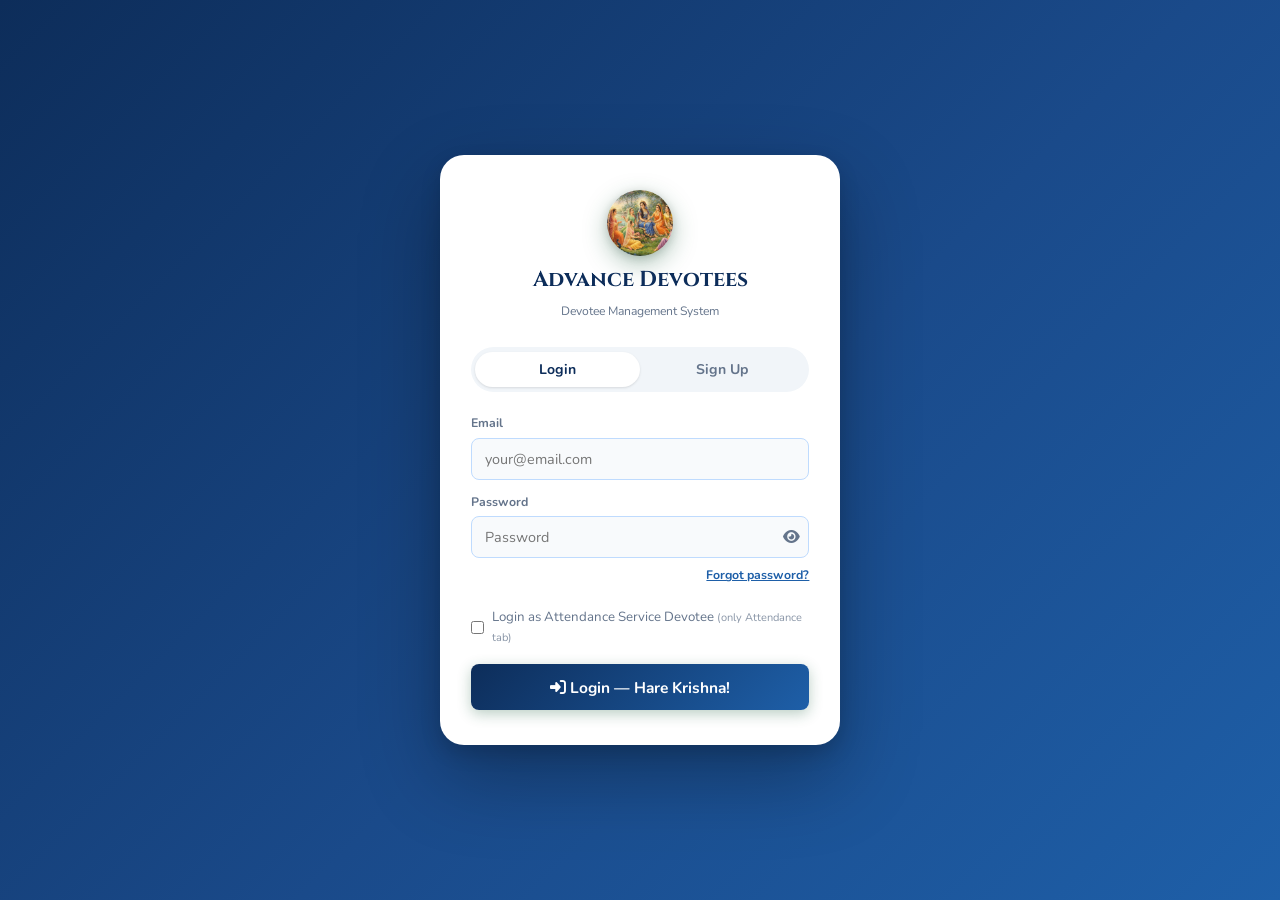
==== commit f4a4fd3b: "clone merge" ====
--- a/index.html
+++ b/index.html
@@ -3,7 +3,7 @@
 <head>
   <meta charset="UTF-8">
   <meta name="viewport" content="width=device-width, initial-scale=1.0">
-  <title>Advance Devotees – Department Management</title>
+  <title>Advance Devotees – Devotee Management</title>
   <link rel="preconnect" href="https://fonts.googleapis.com">
   <link href="https://fonts.googleapis.com/css2?family=Cinzel:wght@400;600;700&family=Nunito:wght@300;400;500;600;700&display=swap" rel="stylesheet">
   <link rel="stylesheet" href="https://cdnjs.cloudflare.com/ajax/libs/font-awesome/6.5.1/css/all.min.css">
@@ -13,7 +13,7 @@
   <link rel="icon" type="image/png" sizes="192x192" href="icon-192.png">
   <meta name="apple-mobile-web-app-capable" content="yes">
   <meta name="apple-mobile-web-app-status-bar-style" content="black-translucent">
-  <meta name="apple-mobile-web-app-title" content="Adv Devotees">
+  <meta name="apple-mobile-web-app-title" content="Advance Devotees">
   <meta name="theme-color" content="#1a5c3a">
 </head>
 <body>
@@ -24,7 +24,7 @@
     <div class="auth-logo">
       <img src="icon-192.png" class="auth-om" alt="Advance Devotees" style="width:66px;height:66px;border-radius:50%;object-fit:cover;box-shadow:0 8px 24px rgba(26,92,58,.35),0 2px 8px rgba(0,0,0,.15);display:block;margin-bottom:.22rem">
       <h2>Advance Devotees</h2>
-      <p>Department Management System</p>
+      <p>Devotee Management System</p>
     </div>
     <div class="auth-tabs">
       <button class="auth-tab active" onclick="switchAuthTab('login', this)">Login</button>
@@ -84,10 +84,8 @@
         <label>Your Department</label>
         <select id="signup-team">
           <option value="">Select Department</option>
-          <option value="ICF_Mtg">ICF_Mtg</option>
-          <option value="ICF_Prji">ICF_Prji</option>
-          <option value="IGF">IGF</option>
-          <option value="IYF">IYF</option>
+          <option>ICF_Mtg</option><option>ICF_Prji</option>
+          <option>IGF</option><option>IYF</option>
         </select>
       </div>
       <button type="submit" class="auth-btn"><i class="fas fa-user-plus"></i> Request Account</button>
@@ -140,6 +138,19 @@
     </div>
     <div id="birthday-list" class="birthday-list"></div>
     <button class="btn btn-primary" style="width:100%;margin-top:1rem" onclick="closeBirthdayPopup()">Hare Krishna! Close</button>
+  </div>
+</div>
+
+<!-- ══════════ ANNIVERSARY POPUP ══════════ -->
+<div id="anniversary-popup" class="modal-overlay modal-centered hidden">
+  <div class="modal-box birthday-modal">
+    <div class="birthday-header">
+      <div class="birthday-icon-wrap"><i class="fas fa-heart"></i></div>
+      <h2>Anniversaries This Week 💍</h2>
+      <button class="btn-icon close" onclick="closeAnniversaryPopup()"><i class="fas fa-times"></i></button>
+    </div>
+    <div id="anniversary-list" class="birthday-list"></div>
+    <button class="btn btn-primary" style="width:100%;margin-top:1rem" onclick="closeAnniversaryPopup()">Hare Krishna! Close</button>
   </div>
 </div>
 
@@ -157,7 +168,7 @@
       <img src="icon-192.png" class="app-logo-img" alt="Advance Devotees" style="width:42px;height:42px;border-radius:50%;object-fit:cover;flex-shrink:0;border:1.5px solid rgba(255,255,255,.4);box-shadow:0 2px 8px rgba(0,0,0,.25);display:block">
       <div class="header-text">
         <h1>Advance Devotees</h1>
-        <p>Department Management System</p>
+        <p>Devotee Management System</p>
       </div>
     </div>
     <div class="header-right">
@@ -375,21 +386,6 @@
       </div>
     </div>
 
-    <!-- Department chip -->
-    <div class="fr-chip-wrap">
-      <div class="fr-chip" id="fr-chip-dept" data-active="false" onclick="_frToggle(event,'dept')">
-        <i class="fas fa-sitemap fr-chip-icon"></i>
-        <span class="fr-chip-label">Dept</span>
-        <span class="fr-chip-value" id="fr-dept-value"></span>
-        <span id="mfb-dept-chip" class="fr-chip-locked" style="display:none"></span>
-        <button class="fr-chip-clear" id="fr-dept-clear" onclick="_frClearDept(event)" title="Clear"><i class="fas fa-times"></i></button>
-        <i class="fas fa-chevron-down fr-chip-caret"></i>
-      </div>
-      <div class="fr-dropdown hidden" id="fr-dropdown-dept">
-        <div class="fr-dropdown-list" id="fr-dropdown-list-dept"></div>
-      </div>
-    </div>
-
     <!-- Team chip -->
     <div class="fr-chip-wrap">
       <div class="fr-chip" id="fr-chip-team" data-active="false" onclick="_frToggle(event,'team')">
@@ -427,6 +423,33 @@
 
   <!-- ──────── TAB 0: DASHBOARD — Leaderboard Home ──────── -->
   <section id="tab-dashboard" class="tab-panel active dash">
+
+    <!-- ── Devotee Support Banner ── -->
+    <div style="background:linear-gradient(135deg,#14532d 0%,#166534 60%,#15803d 100%);border-radius:14px;padding:.85rem 1rem;display:flex;align-items:center;gap:.85rem;margin-bottom:.75rem;box-shadow:0 4px 18px rgba(21,128,61,.35);position:relative;overflow:hidden">
+      <div style="position:absolute;right:-18px;top:-18px;width:80px;height:80px;border-radius:50%;background:rgba(255,255,255,.06)"></div>
+      <div style="position:absolute;right:24px;bottom:-24px;width:60px;height:60px;border-radius:50%;background:rgba(255,255,255,.04)"></div>
+      <div style="flex-shrink:0;width:46px;height:46px;border-radius:50%;background:rgba(255,255,255,.15);display:flex;align-items:center;justify-content:center;color:#fff;font-size:1.3rem;border:2px solid rgba(255,255,255,.25)">
+        <i class="fas fa-headset"></i>
+      </div>
+      <div style="flex:1;min-width:0">
+        <div style="font-weight:800;font-size:.9rem;color:#fff;font-family:var(--ff-head);letter-spacing:.02em">🙏 Devotee Support Helpline</div>
+        <div style="font-size:.75rem;color:#bbf7d0;margin-top:.2rem;font-weight:600">HG Rudrani Devi Dasi &nbsp;·&nbsp; 9872831394</div>
+      </div>
+      <div style="display:flex;flex-direction:column;gap:.4rem;flex-shrink:0;align-items:flex-end">
+        <div style="display:flex;gap:.4rem">
+          <a href="tel:9872831394" style="display:inline-flex;align-items:center;justify-content:center;width:36px;height:36px;background:#fff;color:#15803d;border-radius:50%;text-decoration:none;font-size:.95rem;box-shadow:0 2px 8px rgba(0,0,0,.2)" title="Call now">
+            <i class="fas fa-phone"></i>
+          </a>
+          <a href="https://wa.me/919872831394" target="_blank" rel="noopener" style="display:inline-flex;align-items:center;justify-content:center;width:36px;height:36px;background:#25d366;color:#fff;border-radius:50%;text-decoration:none;font-size:1.1rem;box-shadow:0 2px 8px rgba(0,0,0,.2)" title="WhatsApp">
+            <i class="fab fa-whatsapp"></i>
+          </a>
+        </div>
+        <button onclick="openSupportModal()" style="background:rgba(255,255,255,.18);color:#fff;border:1.5px solid rgba(255,255,255,.35);border-radius:8px;padding:.3rem .65rem;font-size:.72rem;font-weight:700;cursor:pointer;display:flex;align-items:center;gap:.3rem;letter-spacing:.02em;white-space:nowrap">
+          <i class="fas fa-ticket-alt"></i> Log Issue
+          <span id="support-inbox-badge" class="hidden" style="background:#ef4444;color:#fff;border-radius:50%;width:16px;height:16px;font-size:.6rem;display:inline-flex;align-items:center;justify-content:center;font-weight:800;margin-left:.1rem"></span>
+        </button>
+      </div>
+    </div>
 
     <!-- Top-3 Podium Leaderboard (Mon–Sat only) -->
     <section class="ds-panel" id="home-lb-podium-section">
@@ -617,6 +640,7 @@
         <div id="subtab-calling-submission" class="sub-panel">
           <div class="late-rpt-header">
             <span class="late-rpt-info"><i class="fas fa-clock"></i> Calling submission times — current week + last 3 weeks</span>
+            <button class="btn btn-secondary" style="padding:.3rem .8rem;font-size:.8rem;background:#25D366;color:#fff;border-color:#25D366" onclick="openReminderModal()"><i class="fab fa-whatsapp"></i> Send Reminders</button>
             <button class="btn btn-secondary" style="padding:.3rem .8rem;font-size:.8rem" onclick="loadLateReports()"><i class="fas fa-sync-alt"></i> Refresh</button>
           </div>
           <div id="calling-late-content"></div>
@@ -744,9 +768,7 @@
           <button class="sub-tab" onclick="switchSubTab(this,'late-comers'); loadLateComersReport()"><i class="fas fa-clock"></i> Late Comers</button>
           <button class="sub-tab" onclick="switchSubTab(this,'newcomers-report')"><i class="fas fa-user-plus"></i> New Comers</button>
           <button class="sub-tab" onclick="switchSubTab(this,'serious-analysis')"><i class="fas fa-star"></i> Serious</button>
-          <button class="sub-tab" onclick="switchSubTab(this,'team-leaderboard')"><i class="fas fa-trophy"></i> Teams</button>
           <button class="sub-tab" onclick="switchSubTab(this,'trends')"><i class="fas fa-chart-line"></i> Trends</button>
-          <button class="sub-tab" onclick="switchSubTab(this,'att-accuracy'); loadAttAccuracyReport()"><i class="fas fa-bullseye"></i> Accuracy</button>
         </div>
         <div id="subtab-attendance-detail" class="sub-panel active">
           <div class="sheet-controls">
@@ -763,12 +785,8 @@
         </div>
         <div id="subtab-newcomers-report" class="sub-panel"><div id="newcomers-report-content"></div></div>
         <div id="subtab-serious-analysis" class="sub-panel"><div id="serious-analysis-content"></div></div>
-        <div id="subtab-team-leaderboard" class="sub-panel"><div id="team-leaderboard-content"></div></div>
         <div id="subtab-trends" class="sub-panel">
           <div class="chart-container"><canvas id="trends-chart"></canvas></div>
-        </div>
-        <div id="subtab-att-accuracy" class="sub-panel">
-          <div id="att-accuracy-content"></div>
         </div>
       </div>
     </div>
@@ -788,7 +806,7 @@
   <section id="tab-meetings" class="tab-panel meet">
     <header class="meet__head">
       <div>
-        <span class="active-subtab-chip" id="meet-active-label">Overdue</span>
+        <span class="active-subtab-chip" id="meet-active-label">Schedule</span>
       </div>
       <button class="ds-btn" onclick="openScheduleMeetingForm()">
         <i class="fas fa-calendar-plus"></i> Schedule Meeting
@@ -806,10 +824,10 @@
     </div>
 
     <!-- Sub-panels (only one visible at a time via _meetActiveSubTab) -->
-    <div id="meet-panel-overdue"   class="meet-sub-panel">
+    <div id="meet-panel-overdue"   class="meet-sub-panel hidden">
       <div class="loading"><i class="fas fa-spinner"></i> Loading…</div>
     </div>
-    <div id="meet-panel-scheduled" class="meet-sub-panel hidden">
+    <div id="meet-panel-scheduled" class="meet-sub-panel">
       <div class="loading"><i class="fas fa-spinner"></i> Loading…</div>
     </div>
     <div id="meet-panel-completed" class="meet-sub-panel hidden">
@@ -858,7 +876,7 @@
         </div>
         <div class="calling-config-field">
           <label><i class="fas fa-chalkboard-teacher"></i> Session Date</label>
-          <input type="date" id="cm-config-session-date" class="filter-select">
+          <input type="date" id="cm-config-session-date" class="filter-select" onchange="cmAutoFillCallingDate()">
         </div>
         <button class="btn btn-primary" onclick="saveCMCallingDates()">
           <i class="fas fa-save"></i> Save Dates
@@ -872,6 +890,9 @@
       <button class="att-sub-tab" onclick="switchCallingMgmtTab('newcomers', this)">
         <i class="fas fa-user-plus"></i> New Comers
       </button>
+      <button class="att-sub-tab" onclick="switchCallingMgmtTab('unassigned', this)">
+        <i class="fas fa-user-slash"></i> Unassigned
+      </button>
       <button class="att-sub-tab" onclick="switchCallingMgmtTab('online', this)">
         <i class="fas fa-laptop"></i> Online Class
       </button>
@@ -888,6 +909,9 @@
     <div id="calling-mgmt-panel-newcomers" class="att-sub-panel">
       <div id="cm-newcomers-content"></div>
     </div>
+    <div id="calling-mgmt-panel-unassigned" class="att-sub-panel">
+      <div id="cm-unassigned-content"></div>
+    </div>
     <div id="calling-mgmt-panel-online" class="att-sub-panel">
       <div id="cm-online-content"></div>
     </div>
@@ -900,7 +924,7 @@
   </section>
 
 <!-- FAB: Register New Devotee (shown only on Attendance > Live) -->
-<button id="register-fab" class="fab hidden" onclick="openDevoteeFormModal(true)" title="Register New Devotee">
+<button id="register-fab" class="fab hidden admin-coordinator-only" onclick="openDevoteeFormModal(true)" title="Register New Devotee">
   <i class="fas fa-plus"></i>
 </button>
 
@@ -1041,17 +1065,24 @@
             <input type="date" id="f-dob">
           </div>
           <div class="form-group">
-            <label>Gender</label>
-            <select id="f-gender" onchange="_onGenderChange(this.value)">
-              <option value="">Not specified</option>
+            <label>Gender <span class="field-hint">(optional)</span></label>
+            <select id="f-gender" onchange="_updateComputedDept()">
+              <option value="">Select Gender</option>
               <option value="Male">Male</option>
               <option value="Female">Female</option>
-              <option value="Other">Other</option>
+            </select>
+          </div>
+          <div class="form-group">
+            <label>Marital Status <span class="field-hint">(optional)</span></label>
+            <select id="f-marital-status" onchange="_updateComputedDept()">
+              <option value="">Select Marital Status</option>
+              <option value="Married">Married</option>
+              <option value="Unmarried">Unmarried</option>
             </select>
           </div>
           <div class="form-group">
             <label>Marriage Anniversary <span class="field-hint">(optional)</span></label>
-            <input type="date" id="f-anniversary">
+            <input type="date" id="f-marriage-anniversary">
           </div>
           <div class="form-group">
             <label>Mobile Number <span class="req">*</span></label>
@@ -1142,7 +1173,7 @@
                 <select id="f-kanthi"><option value="0">No</option><option value="1">Yes</option></select>
               </div>
               <div class="attire-item">
-                <span class="attire-label">Vaishnav Dress</span>
+                <span class="attire-label">Gopi Dress</span>
                 <select id="f-gopi"><option value="0">No</option><option value="1">Yes</option></select>
               </div>
             </div>
@@ -1216,14 +1247,12 @@
         </div>
         <div class="form-grid">
           <div class="form-group">
-            <label>Department</label>
-            <select id="f-team" onchange="_onTeamChange(this.value)">
-              <option value="">Select Department</option>
-              <option value="ICF_Mtg">ICF_Mtg</option>
-              <option value="ICF_Prji">ICF_Prji</option>
-              <option value="IGF">IGF</option>
-              <option value="IYF">IYF</option>
-            </select>
+            <label>Team <span class="field-hint">(your Sakhi Sang team name)</span></label>
+            <input type="text" id="f-team" placeholder="e.g. Champaklata, Lalita…">
+          </div>
+          <div class="form-group">
+            <label>Department <span class="field-hint">(auto-assigned)</span></label>
+            <input type="text" id="f-department" readonly disabled placeholder="Set Gender + Marital Status">
           </div>
           <div class="form-group">
             <label>Devotee Status</label>
@@ -1451,11 +1480,11 @@
         <button class="btn-icon close" onclick="closeModal('event-detail-modal')"><i class="fas fa-times"></i></button>
       </div>
     </div>
-    <div class="search-box" style="margin:1rem 1.25rem .5rem">
+    <div class="search-box admin-coordinator-only" style="margin:1rem 1.25rem .5rem">
       <i class="fas fa-search"></i>
       <input type="text" id="event-devotee-search" placeholder="Search & add devotee…" autocomplete="off" autocorrect="off" autocapitalize="off" spellcheck="false" data-form-type="other" data-lpignore="true" data-1p-ignore="true" readonly onfocus="this.removeAttribute('readonly')" oninput="debounce(searchEventDevotees, 300)()">
     </div>
-    <div id="event-search-results" style="padding:0 1.25rem"></div>
+    <div id="event-search-results" class="admin-coordinator-only" style="padding:0 1.25rem"></div>
     <h3 class="section-subtitle" style="padding:0 1.25rem">Added Devotees</h3>
     <div id="event-devotee-list" class="care-list" style="padding:0 1.25rem 1.25rem"></div>
   </div>
@@ -1523,15 +1552,9 @@
         <label>Current Team Name</label>
         <select id="rename-team-from" class="filter-select" style="width:100%">
           <option value="">— Select team to rename —</option>
-          <optgroup label="ICF_Prji">
-            <option>Vasudeva</option><option>Sankarshan</option><option>Pradyumna</option>
-            <option>Anirudha</option><option>Panchaal</option><option>Other ICF_Prji</option>
-          </optgroup>
-          <optgroup label="ICF_Mtg">
-            <option>Rohini</option><option>Rukmini</option><option>Kalindi</option>
-            <option>Satyabhama</option><option>Jamvanti</option><option>Lakshmana</option>
-            <option>Kaushal</option><option>Bhadra</option><option>Panchaali</option><option>Other ICF_Mtg</option>
-          </optgroup>
+          <option>Champaklata</option><option>Chitralekha</option><option>Indulekha</option>
+          <option>Lalita</option><option>Nilachal</option><option>Other</option>
+          <option>Rangadevi</option><option>Sudevi</option><option>Tungavidya</option><option>Vishakha</option>
         </select>
       </div>
       <div class="form-group" style="margin-top:.75rem">
@@ -1654,7 +1677,7 @@
           </select>
         </div>
       </div>
-      <div style="margin-bottom:.85rem">
+      <div id="meeting-status-wrap" style="margin-bottom:.85rem">
         <label style="display:block;font-size:.83rem;font-weight:600;margin-bottom:.3rem">Status</label>
         <select id="meeting-status" style="width:100%;padding:.42rem .55rem;border:1px solid var(--color-border);border-radius:var(--radius-xs);font-size:.9rem">
           <option value="scheduled">Scheduled</option>
@@ -1667,7 +1690,7 @@
         <label style="display:block;font-size:.83rem;font-weight:600;margin-bottom:.3rem">Notes</label>
         <textarea id="meeting-notes" rows="3" style="width:100%;padding:.42rem .55rem;border:1px solid var(--color-border);border-radius:var(--radius-xs);font-size:.9rem;resize:vertical" placeholder="Outcome, key points discussed…"></textarea>
       </div>
-      <div class="meet-remarks-wrap" style="margin-bottom:.5rem">
+      <div id="meeting-remarks-wrap" class="meet-remarks-wrap" style="margin-bottom:.5rem">
         <label for="meeting-authority-remarks" style="display:block;font-size:.83rem;font-weight:600;margin-bottom:.3rem">
           <i class="fas fa-feather-alt" style="color:#a16207;margin-right:.25rem"></i> Authority Remarks
           <span style="font-weight:400;font-size:.72rem;color:var(--text-muted);margin-left:.25rem">(senior Prabhuji's guidance / minutes of meeting)</span>
@@ -1870,27 +1893,12 @@
         <label>Team</label>
         <select id="edit-profile-team" class="form-control">
           <option value="">No Team</option>
-          <optgroup label="ICF_Prji">
-            <option>Vasudeva</option><option>Sankarshan</option><option>Pradyumna</option>
-            <option>Anirudha</option><option>Panchaal</option><option>Other ICF_Prji</option>
-          </optgroup>
-          <optgroup label="ICF_Mtg">
-            <option>Rohini</option><option>Rukmini</option><option>Kalindi</option>
-            <option>Satyabhama</option><option>Jamvanti</option><option>Lakshmana</option>
-            <option>Kaushal</option><option>Bhadra</option><option>Panchaali</option><option>Other ICF_Mtg</option>
-          </optgroup>
+          <option>Champaklata</option><option>Chitralekha</option><option>Indulekha</option>
+          <option>Lalita</option><option>Nilachal</option><option>Other</option>
+          <option>Rangadevi</option><option>Sudevi</option><option>Tungavidya</option><option>Vishakha</option>
         </select>
         <div id="edit-profile-team-readonly" class="form-control" style="display:none;background:var(--accent-light);color:var(--text-muted);cursor:default"></div>
         <p id="edit-profile-team-note" style="font-size:.72rem;color:var(--text-muted);margin-top:.25rem;display:none">Contact Super Admin to change your team.</p>
-      </div>
-      <!-- Department field -->
-      <div class="form-group" id="edit-profile-dept-group">
-        <label>Department <span class="field-hint">(for Dept Admin)</span></label>
-        <select id="edit-profile-dept" class="form-control">
-          <option value="">No Department</option>
-          <option value="ICF_Prji">ICF_Prji</option>
-          <option value="ICF_Mtg">ICF_Mtg</option>
-        </select>
       </div>
       <!-- Position field -->
       <div class="form-group">
@@ -1935,15 +1943,9 @@
       <div id="mgmt-team-picker" style="display:none;flex-direction:column;gap:.4rem">
         <select id="mgmt-new-team" class="form-control">
           <option value="">Select Team…</option>
-          <optgroup label="ICF_Prji">
-            <option>Vasudeva</option><option>Sankarshan</option><option>Pradyumna</option>
-            <option>Anirudha</option><option>Panchaal</option><option>Other ICF_Prji</option>
-          </optgroup>
-          <optgroup label="ICF_Mtg">
-            <option>Rohini</option><option>Rukmini</option><option>Kalindi</option>
-            <option>Satyabhama</option><option>Jamvanti</option><option>Lakshmana</option>
-            <option>Kaushal</option><option>Bhadra</option><option>Panchaali</option><option>Other ICF_Mtg</option>
-          </optgroup>
+          <option>Champaklata</option><option>Chitralekha</option><option>Indulekha</option>
+          <option>Lalita</option><option>Nilachal</option><option>Other</option>
+          <option>Rangadevi</option><option>Sudevi</option><option>Tungavidya</option><option>Vishakha</option>
         </select>
         <button class="btn btn-primary" onclick="doMgmtAction('team_confirm')"><i class="fas fa-check"></i> Confirm Team Change</button>
       </div>
@@ -2001,15 +2003,9 @@
         <label>New Team</label>
         <select id="bulk-team">
           <option value="">— Select team —</option>
-          <optgroup label="ICF_Prji">
-            <option>Vasudeva</option><option>Sankarshan</option><option>Pradyumna</option>
-            <option>Anirudha</option><option>Panchaal</option><option>Other ICF_Prji</option>
-          </optgroup>
-          <optgroup label="ICF_Mtg">
-            <option>Rohini</option><option>Rukmini</option><option>Kalindi</option>
-            <option>Satyabhama</option><option>Jamvanti</option><option>Lakshmana</option>
-            <option>Kaushal</option><option>Bhadra</option><option>Panchaali</option><option>Other ICF_Mtg</option>
-          </optgroup>
+          <option>Champaklata</option><option>Chitralekha</option><option>Indulekha</option>
+          <option>Lalita</option><option>Nilachal</option><option>Other</option>
+          <option>Rangadevi</option><option>Sudevi</option><option>Tungavidya</option><option>Vishakha</option>
         </select>
       </div>
       <div class="form-group" id="bulk-callingby-wrap" style="display:none">
@@ -2088,7 +2084,7 @@
             <span class="sc-switch-track"><span class="sc-switch-knob"></span></span>
           </span>
         </label>
-        <span class="field-hint">When ON, callers can submit calling &amp; see the calling button on Home. Turn OFF to close the window.</span>
+        <span class="field-hint" id="sc-calling-window-hint">Opens automatically for 24 hours on the calling date. Use this toggle to override that for 24 hours if needed.</span>
       </div>
       <div class="form-grid" style="gap:.75rem">
         <div class="form-group">
@@ -2211,7 +2207,7 @@
       <i class="fas fa-search"></i>
       <input type="text" id="um-search" placeholder="Search by name or email…" autocomplete="off" autocorrect="off" autocapitalize="off" spellcheck="false" data-form-type="other" data-lpignore="true" data-1p-ignore="true" readonly onfocus="this.removeAttribute('readonly')" oninput="renderUserMgmtList()">
     </div>
-    <div id="um-list" style="max-height:55vh;overflow-y:auto;padding:0 1.25rem 1.25rem">
+    <div id="um-list" style="overflow-y:auto;padding:0 1.25rem 1.25rem">
       <div class="loading"><i class="fas fa-spinner"></i> Loading…</div>
     </div>
   </div>
@@ -2249,31 +2245,18 @@
         <div class="ds-grid-2">
           <div class="ds-field">
             <label class="ds-field__lbl">Role</label>
-            <select id="ua-role" onchange="_uaRefreshSummary()">
+            <select id="ua-role">
               <option value="serviceDevotee">Facilitator</option>
-              <option value="deptCoordinator">Dept Coordinator</option>
-              <option value="deptAdmin">Dept Admin</option>
+              <option value="deptCoordinator">Coordinator</option>
               <option value="superAdmin">Super Admin</option>
             </select>
           </div>
           <div class="ds-field">
-            <label class="ds-field__lbl">Department <span class="ds-field__hint">(for Dept Admin)</span></label>
-            <select id="ua-dept">
-              <option value="">— No dept —</option>
-              <option value="ICF_Mtg">ICF_Mtg</option>
-              <option value="ICF_Prji">ICF_Prji</option>
-              <option value="IGF">IGF</option>
-              <option value="IYF">IYF</option>
-            </select>
-          </div>
-          <div class="ds-field">
-            <label class="ds-field__lbl">Department <span class="ds-field__hint">(for Dept Coordinator / Facilitator)</span></label>
+            <label class="ds-field__lbl">Department</label>
             <select id="ua-team">
-              <option value="">— No dept —</option>
-              <option value="ICF_Mtg">ICF_Mtg</option>
-              <option value="ICF_Prji">ICF_Prji</option>
-              <option value="IGF">IGF</option>
-              <option value="IYF">IYF</option>
+              <option value="">— No department —</option>
+              <option>ICF_Mtg</option><option>ICF_Prji</option>
+              <option>IGF</option><option>IYF</option>
             </select>
           </div>
         </div>
@@ -2282,6 +2265,12 @@
             Custom title <span class="ds-field__hint">optional — shown on their header badge</span>
           </label>
           <input type="text" id="ua-position" placeholder="e.g. Head Caller, Zone Leader…">
+        </div>
+        <div class="ds-field">
+          <label class="ds-field__lbl">
+            Mobile (WhatsApp) <span class="ds-field__hint">optional — used to send submission reminders</span>
+          </label>
+          <input type="tel" id="ua-mobile" placeholder="10-digit mobile number" maxlength="13">
         </div>
       </section>
 
@@ -2352,6 +2341,17 @@
   </div>
 </div>
 
+<!-- ══════════ SUBMISSION REMINDER MODAL ══════════ -->
+<div id="reminder-modal" class="modal-overlay hidden">
+  <div class="modal-box" style="max-width:480px;width:95vw">
+    <div class="modal-header">
+      <h2 style="font-size:.95rem"><i class="fab fa-whatsapp" style="color:#25D366"></i> Submission Reminders</h2>
+      <button class="btn-icon close" onclick="closeModal('reminder-modal')"><i class="fas fa-times"></i></button>
+    </div>
+    <div id="reminder-modal-body" style="max-height:65vh;overflow:auto;padding:.25rem .5rem"></div>
+  </div>
+</div>
+
 <!-- ══════════ HOME: ATTENDANCE SESSION REPORT ══════════ -->
 <div id="home-att-report-modal" class="modal-overlay hidden">
   <div class="modal-box large">
@@ -2427,6 +2427,8 @@
 <script src="js/xlsx-js-style.bundle.js"></script>
 <!-- Chart.js -->
 <script src="https://cdn.jsdelivr.net/npm/chart.js@4.4.0/dist/chart.umd.min.js"></script>
+<!-- html2canvas: render report DOM to image for WhatsApp share -->
+<script src="https://cdn.jsdelivr.net/npm/html2canvas@1.4.1/dist/html2canvas.min.js"></script>
 <!-- App -->
 <script src="js/config.js"></script>
 <script src="js/db.js"></script>
@@ -2497,6 +2499,17 @@
         <label style="font-weight:700;font-size:.82rem;color:#374151">Notes (optional)</label>
         <textarea id="li-notes" class="form-control" rows="2" placeholder="What was discussed…" style="margin-top:.3rem;resize:vertical"></textarea>
       </div>
+      <!-- Chanting Rounds + Profession — row -->
+      <div style="display:flex;gap:.6rem">
+        <div class="form-group" style="margin:0;flex:1">
+          <label style="font-weight:700;font-size:.82rem;color:#374151">Chanting Rounds</label>
+          <input type="number" id="li-chanting" class="form-control" min="0" max="64" placeholder="e.g. 16" style="margin-top:.3rem">
+        </div>
+        <div class="form-group" style="margin:0;flex:2">
+          <label style="font-weight:700;font-size:.82rem;color:#374151">Profession</label>
+          <input type="text" id="li-profession" class="form-control" placeholder="e.g. Teacher…" style="margin-top:.3rem">
+        </div>
+      </div>
       <div id="li-error" style="color:#dc2626;font-size:.8rem;display:none"></div>
       <div style="display:flex;gap:.5rem;margin-top:.25rem">
         <button class="btn btn-secondary" style="flex:1" onclick="closeModal('log-interaction-modal')">Cancel</button>
@@ -2519,6 +2532,63 @@
   </div>
 </div>
 
+<!-- ──────── SUPPORT MODAL ──────── -->
+<div id="support-modal" class="modal-overlay hidden" onclick="if(event.target===this)closeModal('support-modal')">
+  <div class="modal-box" style="max-width:480px">
+    <div class="modal-header">
+      <h2><i class="fas fa-hands-helping"></i> Devotee Support</h2>
+      <button class="btn-icon close" onclick="closeModal('support-modal')"><i class="fas fa-times"></i></button>
+    </div>
+    <div style="padding:.75rem 1.1rem 1.25rem;max-height:82vh;overflow-y:auto">
+
+      <!-- Contact card -->
+      <div style="display:flex;align-items:center;gap:.75rem;background:#f0fdf4;border:1.5px solid #bbf7d0;border-radius:10px;padding:.65rem .9rem;margin-bottom:.9rem">
+        <div style="width:38px;height:38px;border-radius:50%;background:#dcfce7;display:flex;align-items:center;justify-content:center;color:#15803d;font-size:1rem;flex-shrink:0"><i class="fas fa-user-circle"></i></div>
+        <div style="flex:1;min-width:0">
+          <div style="font-weight:700;font-size:.82rem;color:#166534">HG Rudrani Devi Dasi</div>
+          <div style="font-size:.75rem;color:#15803d">Support Contact &nbsp;·&nbsp; 9872831394</div>
+        </div>
+        <div style="display:flex;gap:.4rem;flex-shrink:0">
+          <a href="tel:9872831394" style="background:#dcfce7;color:#15803d;border:1px solid #bbf7d0;border-radius:6px;padding:.25rem .5rem;font-size:.75rem;text-decoration:none"><i class="fas fa-phone"></i></a>
+          <a href="https://wa.me/919872831394" target="_blank" rel="noopener" style="background:#dcfce7;color:#15803d;border:1px solid #bbf7d0;border-radius:6px;padding:.25rem .5rem;font-size:.75rem;text-decoration:none"><i class="fab fa-whatsapp"></i></a>
+        </div>
+      </div>
+
+      <div style="text-align:center;font-size:.75rem;color:#94a3b8;margin-bottom:.9rem;letter-spacing:.04em">— OR LOG YOUR ISSUE BELOW —</div>
+
+      <!-- Text message -->
+      <textarea id="support-message" rows="4" placeholder="Describe your issue, question, or request…" style="width:100%;border:1.5px solid #e2e8f0;border-radius:8px;padding:.55rem .7rem;font-size:.82rem;resize:vertical;outline:none;font-family:var(--ff-body);box-sizing:border-box"></textarea>
+
+      <!-- Image attach -->
+      <div style="margin-top:.6rem">
+        <label style="display:inline-flex;align-items:center;gap:.35rem;background:#f1f5f9;border:1.5px dashed #cbd5e1;border-radius:7px;padding:.3rem .7rem;font-size:.78rem;color:#64748b;cursor:pointer">
+          <i class="fas fa-image"></i> Attach Photo
+          <input type="file" accept="image/*" onchange="handleSupportImageSelect(event)" style="display:none">
+        </label>
+        <div id="support-img-preview" style="margin-top:.4rem"></div>
+      </div>
+
+      <!-- Voice note -->
+      <div style="margin-top:.6rem;display:flex;align-items:center;gap:.5rem;flex-wrap:wrap">
+        <button id="voice-record-btn" onclick="toggleSupportVoiceRecording()" style="background:#f0fdf4;color:#15803d;border:1.5px solid #bbf7d0;border-radius:7px;padding:.3rem .7rem;font-size:.78rem;cursor:pointer"><i class="fas fa-microphone"></i> Record Voice Note</button>
+        <div id="support-voice-preview" style="flex:1;min-width:0"></div>
+      </div>
+
+      <!-- Submit -->
+      <button onclick="submitSupportIssue()" class="btn btn--primary" style="width:100%;margin-top:1rem;border-radius:8px;padding:.6rem">
+        <i class="fas fa-paper-plane"></i> Submit Support Request
+      </button>
+
+      <!-- Admin: view requests -->
+      <div id="support-admin-section" class="hidden" style="margin-top:1.2rem;border-top:1px solid #e2e8f0;padding-top:.9rem">
+        <div style="font-weight:700;font-size:.8rem;color:#0d2d5a;margin-bottom:.5rem"><i class="fas fa-inbox"></i> Support Requests</div>
+        <div id="support-requests-list"></div>
+      </div>
+
+    </div>
+  </div>
+</div>
+
 <!-- Photo Lightbox — shared fullscreen viewer for devotee & profile photos -->
 <div id="photo-lightbox" class="photo-lightbox hidden" onclick="closePhotoLightbox()">
   <button class="photo-lightbox-close" onclick="event.stopPropagation();closePhotoLightbox()">
--- a/css/style.css
+++ b/css/style.css
@@ -1,5 +1,5 @@
 /* ════════════════════════════════════════════════════
-   ADVANCE DEVOTEES – Design System
+   ADVANCE DEVOTEES – Blue & White Design System
    Clean royal blue · Crisp white · Modern spiritual
    ════════════════════════════════════════════════════ */
 
@@ -792,54 +792,54 @@
 
 .header-avatar {
   width: 36px; height: 36px; border-radius: 50%;
-  background: #fef9c3;
-  border: 2px solid #fde68a;
+  background: #dbeafe;
+  border: 2px solid #93c5fd;
   display: flex; align-items: center; justify-content: center;
   cursor: pointer; flex-shrink: 0; overflow: hidden;
   transition: border-color .2s, transform .15s, box-shadow .2s;
-  font-size: .75rem; font-weight: 700; color: #92400e;
+  font-size: .75rem; font-weight: 700; color: #1e40af;
 }
 .header-avatar:hover {
-  border-color: var(--gold-light);
+  border-color: #60a5fa;
   transform: scale(1.06);
-  box-shadow: 0 0 0 3px rgba(253,240,171,.25);
+  box-shadow: 0 0 0 3px rgba(147,197,253,.35);
 }
 
 .role-pill {
   padding: .12rem .5rem;
   border-radius: var(--radius-full);
   font-size: .67rem; font-weight: 700;
-  background: #fef9c3;
-  border: 1px solid #fde68a;
-  color: #92400e;
+  background: #dbeafe;
+  border: 1px solid #93c5fd;
+  color: #1e40af;
   white-space: nowrap;
   letter-spacing: .2px;
 }
 
 .btn-logout {
   width: 32px; height: 32px; border-radius: 50%;
-  border: 1.5px solid #fde68a;
-  background: transparent; color: #92400e;
+  border: 1.5px solid #93c5fd;
+  background: transparent; color: #1e40af;
   font-size: .85rem; cursor: pointer; transition: all .18s;
   display: flex; align-items: center; justify-content: center;
 }
 .btn-logout:hover {
-  background: #fef9c3;
-  border-color: #c8860a;
-  color: #c8860a;
+  background: #dbeafe;
+  border-color: #3b82f6;
+  color: #1d4ed8;
 }
 
 .btn-admin-gear {
   width: 32px; height: 32px; border-radius: 50%; border: none;
-  background: #fef9c3;
-  border: 1px solid #fde68a;
-  color: #92400e;
+  background: #dbeafe;
+  border: 1px solid #93c5fd;
+  color: #1e40af;
   cursor: pointer; font-size: .82rem; transition: all .2s;
   display: flex; align-items: center; justify-content: center;
 }
 .btn-admin-gear:hover {
-  background: #fde68a;
-  color: #92400e;
+  background: #bfdbfe;
+  color: #1d4ed8;
   transform: rotate(30deg);
 }
 
@@ -1753,19 +1753,6 @@
   margin: .3rem 0;
   pointer-events: none;
 }
-.fr-dropdown-group-header {
-  padding: .3rem .75rem .15rem;
-  font-size: .68rem;
-  font-weight: 700;
-  text-transform: uppercase;
-  letter-spacing: .07em;
-  color: var(--text-muted, #888);
-  background: var(--color-surface, #f8f8f8);
-  pointer-events: none;
-  border-top: 1px solid var(--border, #e0e0e0);
-  margin-top: .15rem;
-}
-.fr-dropdown-group-header:first-child { border-top: none; margin-top: 0; }
 @media (max-width: 480px) {
   .fr-dropdown { min-width: 180px; max-width: 95vw; }
 }
@@ -4054,7 +4041,7 @@
    ════════════════════════════════════════════════════ */
 .auth-screen {
   position: fixed; inset: 0; z-index: 1000;
-  background: linear-gradient(160deg, #0a1e40 0%, #0d2d5a 50%, #163e7a 100%);
+  background: linear-gradient(135deg, #0d2d5a 0%, #1a4a8a 55%, #1e5fa8 100%);
   display: flex; align-items: flex-start; justify-content: center;
   padding: 1.5rem; overflow-y: auto;
 }
@@ -4214,26 +4201,29 @@
 .adm-flag-chk:has(input:checked) { background: #fef3c7; border-color: #f59e0b; color: #92400e; }
 
 /* ══ USER ACTION MODAL — built on design system primitives ═════════════ */
+/* Whole modal scrolls. Header + footer use sticky so they stay visible.
+   This avoids the flex-collapse bug (flex:1/min-height:0 needs a fixed
+   parent height to work; without it the body collapses to 0). */
 .ua {
-  max-width: 560px; width: 95%;
+  max-width: 700px; width: 96%;
+  max-height: 90vh;
+  overflow-y: auto;
+  -webkit-overflow-scrolling: touch;
   padding: 0;
   border-radius: var(--r-lg);
-  overflow: hidden;
-  display: flex;
-  flex-direction: column;
-}
-/* Body scrolls; header stays pinned — overflow:hidden on .ua alone clips content */
+  display: block;           /* plain block — let content set the height */
+}
+.modal-box.ua { overflow-y: auto; }  /* override base modal-box scroll */
+
+/* Body — plain padding, no flex needed */
 .ua__body {
-  overflow-y: auto;
-  -webkit-overflow-scrolling: touch;
-  flex: 1 1 0;
-  min-height: 0;
-  padding: var(--s-4) var(--s-5);
-  padding-bottom: var(--s-6);
-}
-
-/* Custom header — softer than the generic gradient modal header */
+  padding: var(--s-5) var(--s-6);
+  padding-bottom: var(--s-2);
+}
+
+/* Custom header — sticky so it stays visible when scrolling */
 .ua__head {
+  position: sticky; top: 0; z-index: 2;
   display: flex; align-items: center; justify-content: space-between;
   gap: var(--s-3);
   padding: var(--s-4) var(--s-5);
@@ -4318,8 +4308,9 @@
   color: var(--txt-secondary); line-height: var(--lh-snug);
 }
 
-/* Footer — sticky-feeling separator with clear action hierarchy */
+/* Footer — sticky at bottom so actions are always reachable */
 .ua__footer {
+  position: sticky; bottom: 0; z-index: 2;
   display: flex; align-items: center; justify-content: space-between;
   gap: var(--s-3);
   padding: var(--s-3) var(--s-5);
@@ -4937,56 +4928,6 @@
   font-weight: 700;
 }
 
-/* User Mgmt list row */
-.um-row {
-  display: flex;
-  align-items: center;
-  gap: .75rem;
-  padding: .6rem .75rem;
-  border: 1px solid var(--border);
-  border-radius: var(--radius-sm);
-  margin-bottom: .5rem;
-  cursor: pointer;
-  transition: background .12s, border-color .12s, transform .12s;
-  background: var(--bg-card);
-}
-.um-row:hover {
-  background: var(--brand-subtle);
-  border-color: var(--brand-light);
-  transform: translateY(-1px);
-}
-.um-row .um-avatar {
-  width: 38px; height: 38px;
-  border-radius: 50%;
-  background: var(--bg-subtle);
-  color: var(--brand);
-  display: flex; align-items: center; justify-content: center;
-  font-weight: 700;
-  font-size: .82rem;
-  flex-shrink: 0;
-}
-.um-row .um-info { flex: 1; min-width: 0; }
-.um-row .um-name {
-  font-weight: 600;
-  font-size: .9rem;
-  color: var(--text);
-  overflow: hidden;
-  text-overflow: ellipsis;
-  white-space: nowrap;
-}
-.um-row .um-meta {
-  font-size: .76rem;
-  color: var(--text-muted);
-  margin-top: .15rem;
-  overflow: hidden;
-  text-overflow: ellipsis;
-  white-space: nowrap;
-}
-.um-row .um-chevron {
-  color: var(--text-muted);
-  font-size: .8rem;
-}
-
 @media (max-width: 480px) {
   .app-sidebar { width: 88vw; }
   .sidebar-header { padding: .85rem .9rem; }
@@ -6414,6 +6355,9 @@
 }
 
 /* ════ USER MANAGEMENT — mobile-friendly with proper bifurcation ════ */
+/* Internal scroll area for the list — keeps the search box fixed at top.
+   Sized generously so rows aren't squeezed; mobile media query below grows it further. */
+#um-list { max-height: 70vh; }
 .um-section { margin-bottom: 1rem; }
 .um-section-head {
   display: flex; align-items: center; gap: .5rem;
@@ -6457,8 +6401,8 @@
 .um-row .um-avatar {
   width: 40px; height: 40px;
   border-radius: 50%;
-  background: linear-gradient(135deg, #fde68a 0%, #dbeafe 100%);
-  color: #1a1a1a;
+  background: linear-gradient(135deg, #dbeafe 0%, #bfdbfe 100%);
+  color: #1e40af;
   display: flex; align-items: center; justify-content: center;
   font-family: 'Cinzel', serif;
   font-weight: 800; font-size: .85rem;
